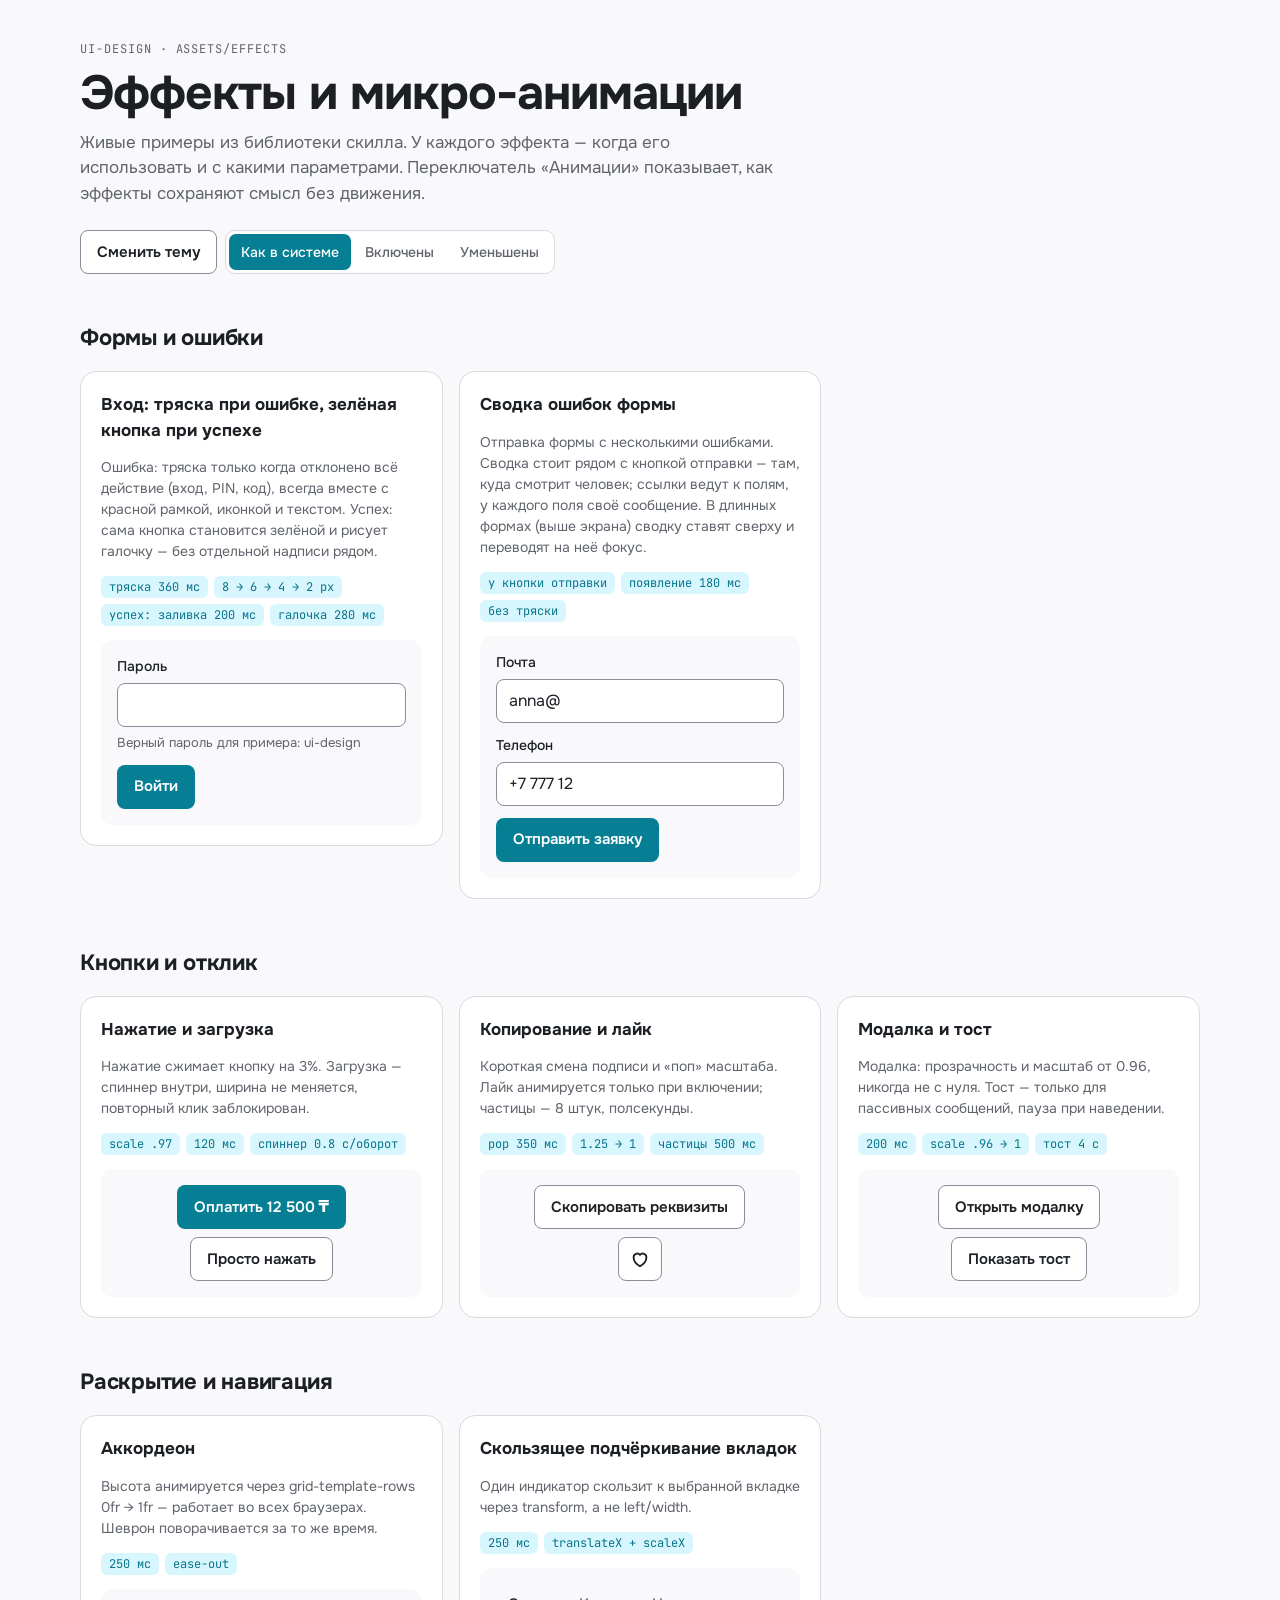
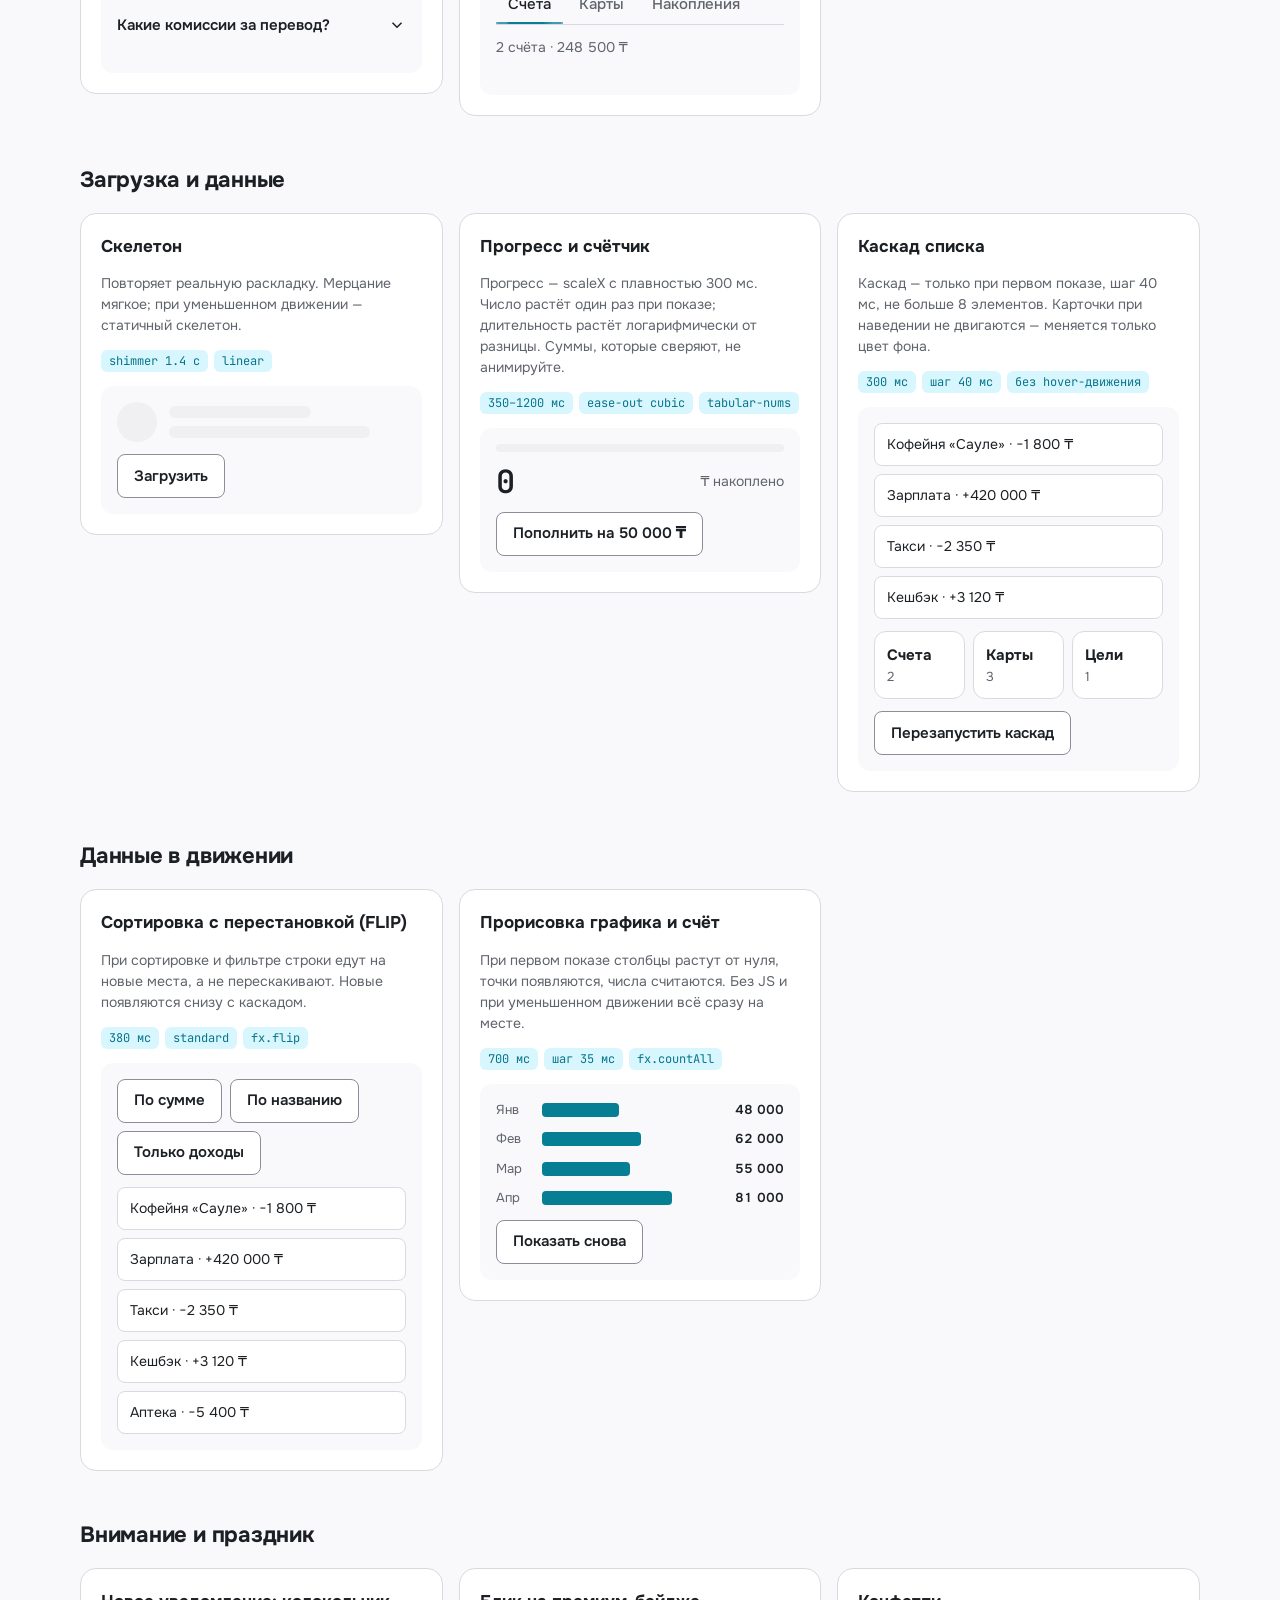
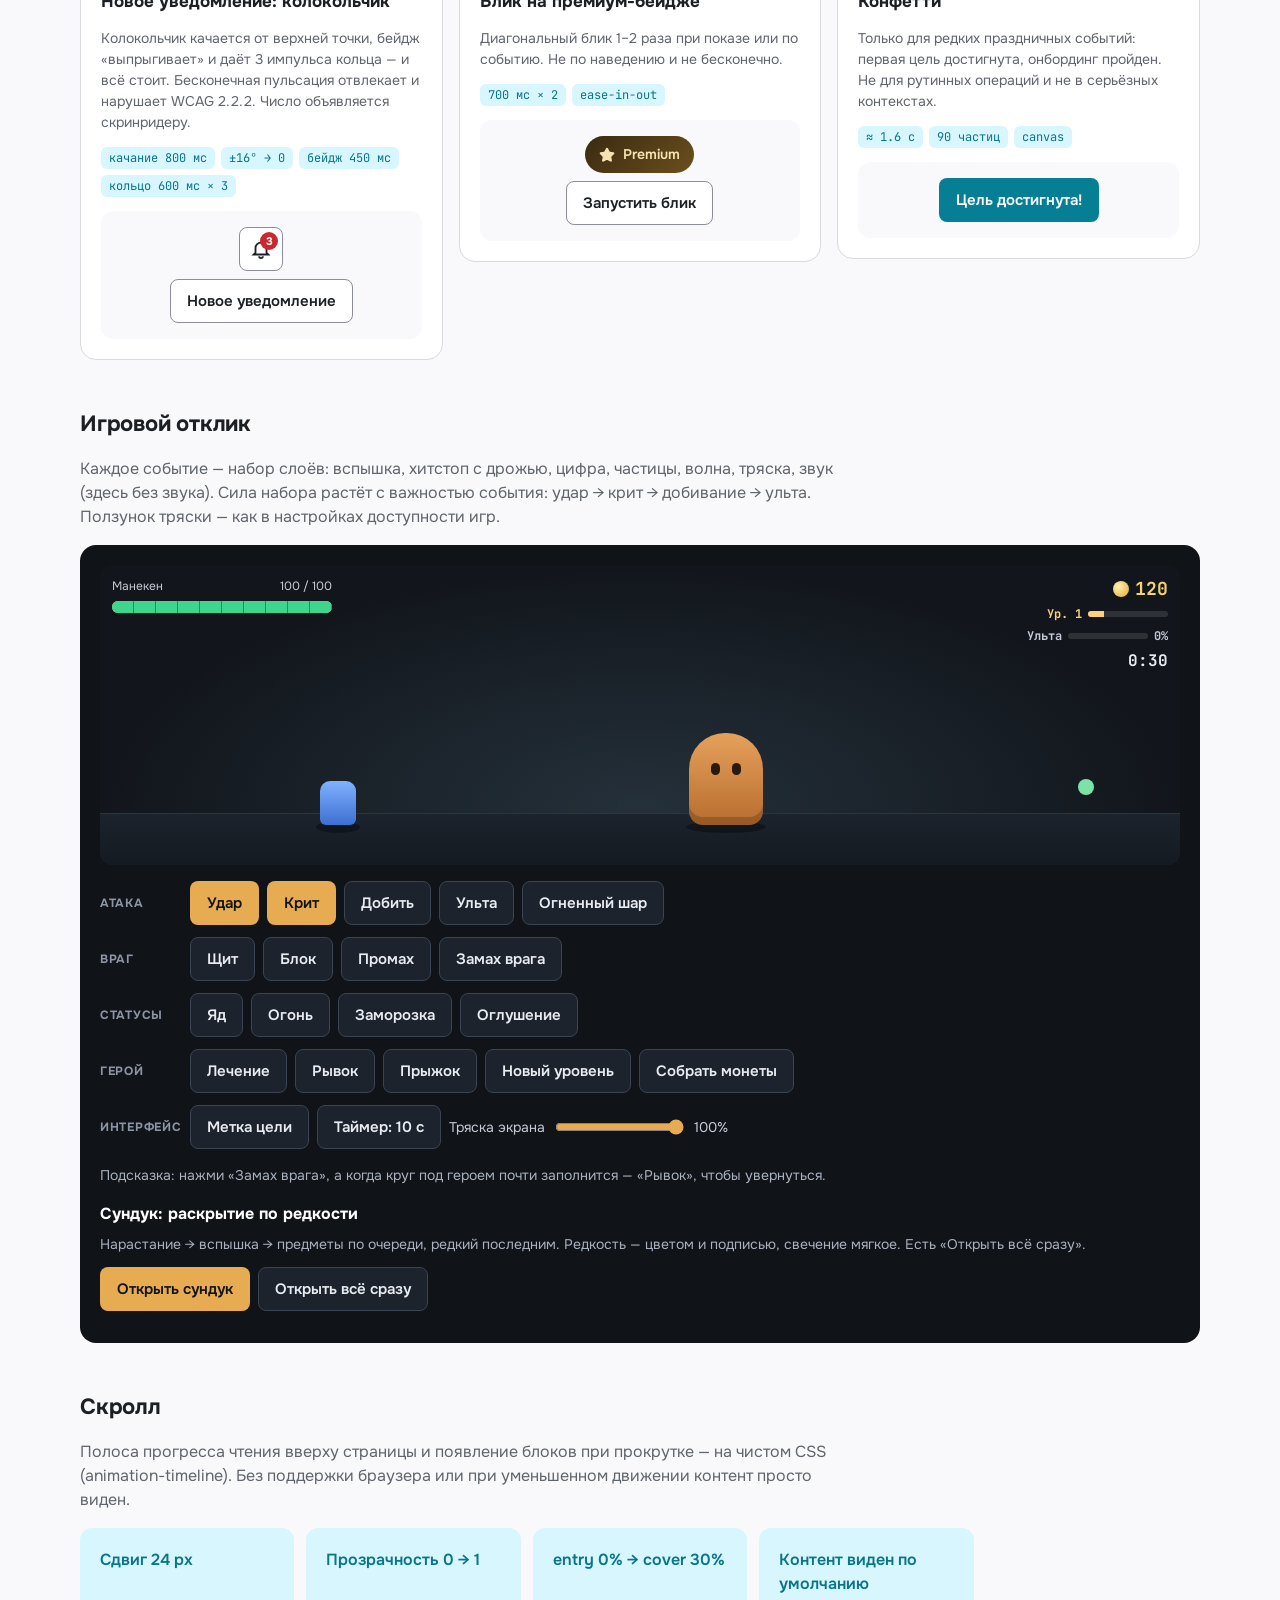
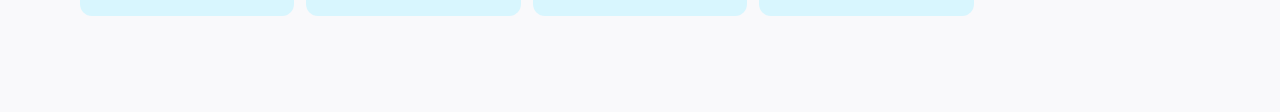
==== ui-design/assets/effects/demo.html @ f6a59544 "Add ui-design and ui-design-slim skills with EN/RU README" ====
<!doctype html>
<html lang="ru">
<head>
<meta charset="utf-8">
<meta name="viewport" content="width=device-width, initial-scale=1, viewport-fit=cover">
<title>Эффекты ui-design</title>
<link rel="stylesheet" href="https://fonts.googleapis.com/css2?family=Onest:wght@400;500;600;700;800;900&family=JetBrains+Mono:wght@400;600;700;800&display=swap">
<style>
body{ margin: 0; }
/* Палитра «bank-petrol». Сгенерировано make_palette.py, контраст WCAG проверен. */
:root{
  --bg: #f9f9fb;
  --surface: #ffffff;
  --surface-2: #f0f0f3;
  --border: #d9d9e0;
  --border-strong: #8b8d98;
  --text: #1c2024;
  --text-2: #60646c;
  --accent: #067f95;
  --accent-hover: #016f83;
  --on-accent: #ffffff;
  --accent-text: #08758a;
  --accent-soft: #d8f6fe;
  --focus: #08758a;
  --success: #127a50;
  --success-soft: #e6f6eb;
  --warning: #a25f05;
  --warning-soft: #fff7c2;
  --danger: #ca282e;
  --danger-soft: #feebec;
}
@media (prefers-color-scheme: dark){
  :root:not([data-theme="light"]){
    --bg: #111113;
    --surface: #18191b;
    --surface-2: #212225;
    --border: #363a3f;
    --border-strong: #60676f;
    --text: #edeef0;
    --text-2: #b0b4ba;
    --accent: #6ac7dd;
    --accent-hover: #77d4ea;
    --on-accent: #111113;
    --accent-text: #77cde1;
    --accent-soft: #0e333c;
    --focus: #77cde1;
    --success: #3dd68c;
    --success-soft: #132d21;
    --warning: #ffca16;
    --warning-soft: #302008;
    --danger: #ff9592;
    --danger-soft: #3b1219;
    color-scheme: dark;
  }
}
:root[data-theme="dark"]{
  --bg: #111113;
  --surface: #18191b;
  --surface-2: #212225;
  --border: #363a3f;
  --border-strong: #60676f;
  --text: #edeef0;
  --text-2: #b0b4ba;
  --accent: #6ac7dd;
  --accent-hover: #77d4ea;
  --on-accent: #111113;
  --accent-text: #77cde1;
  --accent-soft: #0e333c;
  --focus: #77cde1;
  --success: #3dd68c;
  --success-soft: #132d21;
  --warning: #ffca16;
  --warning-soft: #302008;
  --danger: #ff9592;
  --danger-soft: #3b1219;
  color-scheme: dark;
}
body{ background: var(--bg); color: var(--text); }

/* нейтрали: slate (Radix) */
/* light          text on bg            15.58:1 OK */
/* light        text-2 on surface        5.94:1 OK */
/* light     on-accent on accent         4.69:1 OK */
/* light     on-accent on accent-hover   5.83:1 OK */
/* light   accent-text on bg             5.09:1 OK */
/* light   accent-text on accent-soft    4.73:1 OK */
/* light border-strong on surface        3.30:1 OK */
/* light       success on success-soft   4.78:1 OK */
/* light       warning on warning-soft   4.63:1 OK */
/* light        danger on danger-soft    4.75:1 OK */
/* dark           text on bg            16.25:1 OK */
/* dark         text-2 on surface        8.45:1 OK */
/* dark      on-accent on accent         9.72:1 OK */
/* dark      on-accent on accent-hover  11.13:1 OK */
/* dark    accent-text on bg            10.42:1 OK */
/* dark    accent-text on accent-soft    7.45:1 OK */
/* dark  border-strong on surface        3.07:1 OK */
/* dark        success on success-soft   7.86:1 OK */
/* dark        warning on warning-soft  10.26:1 OK */
/* dark         danger on danger-soft    7.75:1 OK */
/* ui-design · библиотека эффектов (CSS)
   Подключение: этот файл + effects.js. Цвета берутся из токенов палитры
   (--accent, --danger, --success, --surface-2…), есть запасные значения.
   Все движения работают только если пользователь не просил уменьшить движение
   (prefers-reduced-motion) и на сайте не включён ручной режим <html data-motion="reduce">.
   <html data-motion="full"> включает анимации вручную, даже если в системе стоит «уменьшить движение»
   (блок в конце файла генерирует scripts/build_motion_override.py — после правок движения перезапусти его). */

:root{
  --fx-ease-out: cubic-bezier(.2,0,0,1);        /* M3 standard: вход и реакции */
  --fx-ease-in: cubic-bezier(.3,0,1,1);         /* M3 standard-accelerate: уход */
  --fx-ease-emph: cubic-bezier(.05,.7,.1,1);    /* M3 emphasized-decelerate: панели, шторки */
  --fx-ease-back: cubic-bezier(.34,1.56,.64,1); /* лёгкий перелёт: «поп», награды */
  --fx-fast: 120ms; --fx-base: 200ms; --fx-slow: 300ms;
  --fx-accent: var(--accent, #067f95);
  --fx-danger: var(--danger, #ce2c31);
  --fx-success: var(--success, #218358);
  --fx-skeleton: var(--surface-2, #eef0f3);
  --fx-shimmer: rgb(255 255 255 / .55);
}

/* ---------- Статичные состояния (работают и при уменьшенном движении) ---------- */

.fx-field-error{
  border-color: var(--fx-danger) !important;
  box-shadow: 0 0 0 3px color-mix(in oklch, var(--fx-danger) 22%, transparent);
}
.fx-check circle, .fx-check path{ stroke-dasharray: 1; stroke-dashoffset: 1; }
.fx-check.is-on circle, .fx-check.is-on path{ stroke-dashoffset: 0; }

.fx-btn-loading{ position: relative; color: transparent !important; pointer-events: none; }
.fx-btn-loading::after{
  content: ""; position: absolute; inset: 0; margin: auto; width: 1.1em; height: 1.1em;
  border-radius: 50%; border: 2px solid var(--fx-spinner, #fff); border-right-color: transparent;
}

.fx-skeleton{ background: var(--fx-skeleton); border-radius: 6px; position: relative; overflow: hidden; }

.fx-collapse{ display: grid; grid-template-rows: 0fr; }
.fx-collapse.is-open{ grid-template-rows: 1fr; }
.fx-collapse > *{ overflow: hidden; min-height: 0; }

.fx-tabs{ position: relative; }
.fx-tabs-ind{
  position: absolute; left: 0; bottom: 0; height: 2px; width: 1px; border-radius: 2px;
  background: var(--fx-accent); transform-origin: left;
  transform: translateX(var(--x, 0px)) scaleX(var(--w, 0));
}

dialog.fx-dialog::backdrop{ background: rgb(0 0 0 / .4); }

.fx-toasts{
  position: fixed; left: 0; right: 0; bottom: 0; z-index: 50; pointer-events: none;
  display: flex; flex-direction: column; align-items: center; gap: 8px;
  padding: 16px max(16px, env(safe-area-inset-right, 0px)) calc(16px + env(safe-area-inset-bottom, 0px)) max(16px, env(safe-area-inset-left, 0px));
}
.fx-toast{ pointer-events: auto; }
.fx-toast[data-state="enter"], .fx-toast[data-state="exit"]{ opacity: 0; }

.fx-scroll-progress{
  position: fixed; inset: 0 0 auto; height: 3px; z-index: 60; background: var(--fx-accent);
  transform-origin: left; transform: scaleX(0); pointer-events: none;
}

.fx-glint{ overflow: hidden; isolation: isolate; }
.fx-glint::after{
  content: ""; position: absolute; inset: 0; pointer-events: none; transform: translateX(-120%);
  background: linear-gradient(105deg, transparent 35%, rgb(255 255 255 / .55) 50%, transparent 65%);
}

/* Игровые элементы */
.fx-hp{ position: relative; height: 12px; border-radius: 6px; overflow: hidden; background: rgb(0 0 0 / .35); }
.fx-hp-ghost, .fx-hp-fill{ position: absolute; inset: 0; transform-origin: left; }
.fx-hp-ghost{ background: #f2d29b; transform: scaleX(var(--ghost, 1)); }
.fx-hp-fill{ background: var(--fx-hp, #3dd68c); transform: scaleX(var(--hp, 1)); }
.fx-dmg{
  position: absolute; left: 0; top: 0; pointer-events: none; font-weight: 800; white-space: nowrap;
  color: #fff; font-variant-numeric: tabular-nums;
  text-shadow: 0 1px 0 #000, 1px 0 0 #000, -1px 0 0 #000, 0 -1px 0 #000, 0 2px 6px rgb(0 0 0 / .5);
}
.fx-dmg.is-crit{ color: #ffc56b; font-size: 1.45em; }
.fx-dmg.is-heal{ color: #7be3a8; }
.fx-vignette{
  position: absolute; inset: 0; pointer-events: none; opacity: 0;
  background: radial-gradient(ellipse at center, transparent 50%, rgb(210 40 40 / .5));
}
.fx-vignette.is-low{ opacity: .7; }
.fx-rarity{ --r: #9aa0a6; box-shadow: 0 0 0 2px var(--r); }
.fx-rarity[data-rarity="uncommon"]{ --r: #5fbf72; }
.fx-rarity[data-rarity="rare"]{ --r: #5b9be6; }
.fx-rarity[data-rarity="epic"]{ --r: #b07ae6; }
.fx-rarity[data-rarity="legendary"]{ --r: #f0a24b; }

/* Псевдоэлементу-кольцу нужен позиционированный родитель; :where() не перебивает position: absolute */
:where(.fx-pulse, .fx-ping, .fx-lift, .fx-glint){ position: relative; }

/* ---------- Движение: только при no-preference и без ручного «reduce» ---------- */
@media (prefers-reduced-motion: no-preference){
  :root:not([data-motion="reduce"]) .fx-press{ transition: transform var(--fx-fast) var(--fx-ease-out); }
  :root:not([data-motion="reduce"]) .fx-press:active{ transform: scale(.97); }

  /* ТОЛЬКО ПО ЗАПРОСУ: подъём карточки при наведении. По умолчанию не используется. */
  @media (hover: hover){
    :root:not([data-motion="reduce"]) .fx-lift{ transition: transform var(--fx-base) var(--fx-ease-out); }
    :root:not([data-motion="reduce"]) .fx-lift::after{
      content: ""; position: absolute; inset: 0; border-radius: inherit; pointer-events: none; opacity: 0;
      box-shadow: 0 14px 32px -14px rgb(0 0 0 / .28); transition: opacity var(--fx-base) var(--fx-ease-out);
    }
    :root:not([data-motion="reduce"]) .fx-lift:hover{ transform: translateY(-3px); }
    :root:not([data-motion="reduce"]) .fx-lift:hover::after{ opacity: 1; }
  }

  :root:not([data-motion="reduce"]) .fx-field-error{ transition: border-color 150ms, box-shadow 150ms; }

  :root:not([data-motion="reduce"]) .fx-check.is-on circle{ stroke-dashoffset: 1; animation: fx-draw 350ms var(--fx-ease-out) forwards; }
  :root:not([data-motion="reduce"]) .fx-check.is-on path{ stroke-dashoffset: 1; animation: fx-draw 250ms var(--fx-ease-out) 300ms forwards; }

  :root:not([data-motion="reduce"]) .fx-btn-success{ transition: background-color 200ms var(--fx-ease-out), border-color 200ms var(--fx-ease-out), color 200ms var(--fx-ease-out); }
  :root:not([data-motion="reduce"]) .fx-btn-success .fx-btn-check{ stroke-dashoffset: 1; animation: fx-draw 280ms var(--fx-ease-out) 80ms forwards, fx-pop 380ms var(--fx-ease-back) 80ms; }
  :root:not([data-motion="reduce"]) .fx-btn-loading::after{ animation: fx-spin .8s linear infinite; }

  :root:not([data-motion="reduce"]) .fx-skeleton::after{
    content: ""; position: absolute; inset: 0; transform: translateX(-100%);
    background: linear-gradient(90deg, transparent, var(--fx-shimmer), transparent);
    animation: fx-shimmer 1.4s linear infinite;
  }

  :root:not([data-motion="reduce"]) .fx-collapse{ transition: grid-template-rows 250ms var(--fx-ease-out); }
  :root:not([data-motion="reduce"]) .fx-tabs-ind{ transition: transform 250ms var(--fx-ease-out); }

  :root:not([data-motion="reduce"]) dialog.fx-dialog{
    opacity: 0; scale: .96;
    transition: opacity .2s var(--fx-ease-out), scale .2s var(--fx-ease-out), overlay .2s allow-discrete, display .2s allow-discrete;
  }
  :root:not([data-motion="reduce"]) dialog.fx-dialog[open]{ opacity: 1; scale: 1; }
  @starting-style{ :root:not([data-motion="reduce"]) dialog.fx-dialog[open]{ opacity: 0; scale: .96; } }

  :root:not([data-motion="reduce"]) .fx-toast{ transition: opacity 300ms var(--fx-ease-out), transform 300ms var(--fx-ease-out); }
  :root:not([data-motion="reduce"]) .fx-toast[data-state="enter"],
  :root:not([data-motion="reduce"]) .fx-toast[data-state="exit"]{ transform: translateY(12px); }

  :root:not([data-motion="reduce"]) .fx-stagger > *{ animation: fx-rise 300ms var(--fx-ease-out) both; animation-delay: calc(min(var(--i, 0), 7) * 40ms); }

  @supports (animation-timeline: view()){
    :root:not([data-motion="reduce"]) .fx-reveal{ animation: fx-rise-far linear both; animation-timeline: view(); animation-range: entry 0% cover 30%; }
  }

  :root:not([data-motion="reduce"]) .fx-pulse.is-pulsing::after{
    content: ""; position: absolute; inset: 0; border-radius: inherit; background: inherit;
    animation: fx-ring 600ms var(--fx-ease-out) 3;
  }

  :root:not([data-motion="reduce"]) .fx-glint.is-glinting::after{ animation: fx-sweep 700ms ease-in-out 2; }

  :root:not([data-motion="reduce"]) .fx-pop{ animation: fx-pop 350ms var(--fx-ease-back); }

  :root:not([data-motion="reduce"]) :where(.fx-focus):focus-visible{ animation: fx-focus-in 150ms var(--fx-ease-out); }

  /* игровые */
  :root:not([data-motion="reduce"]) .fx-hp-ghost{ transition: transform 400ms var(--fx-ease-out) 450ms; }
  :root:not([data-motion="reduce"]) .fx-dmg{ animation: fx-dmg 900ms var(--fx-ease-out) forwards; }
  :root:not([data-motion="reduce"]) .fx-vignette{ transition: opacity .3s var(--fx-ease-out); }
  :root:not([data-motion="reduce"]) .fx-vignette.is-low{ animation: fx-beat 1s ease-in-out infinite; }
  :root:not([data-motion="reduce"]) .fx-rarity.is-revealed{ animation: fx-glow 1.8s ease-in-out infinite; }
  :root:not([data-motion="reduce"]) .fx-timer.is-warning{ animation: fx-tick 1s var(--fx-ease-out) infinite; }
  :root:not([data-motion="reduce"]) .fx-ping.is-pinging::after{
    content: ""; position: absolute; inset: -4px; border-radius: 50%; border: 2px solid currentColor;
    animation: fx-ring 700ms var(--fx-ease-out) 3;
  }
}

/* Базовые значения для режима без анимации */
.fx-dmg{ transform: translate(-50%, -100%); }
.fx-timer.is-warning{ color: var(--fx-danger); }

@keyframes fx-draw{ to{ stroke-dashoffset: 0; } }
@keyframes fx-spin{ to{ transform: rotate(1turn); } }
@keyframes fx-shimmer{ to{ transform: translateX(100%); } }
@keyframes fx-rise{ from{ opacity: 0; transform: translateY(8px); } }
@keyframes fx-rise-far{ from{ opacity: 0; transform: translateY(24px); } }
@keyframes fx-ring{ from{ transform: scale(1); opacity: .55; } to{ transform: scale(2.2); opacity: 0; } }
@keyframes fx-sweep{ to{ transform: translateX(120%); } }
@keyframes fx-pop{ 0%{ transform: scale(1); } 40%{ transform: scale(1.25); } 100%{ transform: scale(1); } }
@keyframes fx-focus-in{ from{ outline-offset: 6px; } }
@keyframes fx-dmg{
  0%{ transform: translate(-50%, -100%) scale(1.35); opacity: 1; }
  18%{ transform: translate(-50%, calc(-100% - 6px)) scale(1); opacity: 1; }
  100%{ transform: translate(calc(-50% + var(--dx, 0px)), calc(-100% - 56px)) scale(1); opacity: 0; }
}
@keyframes fx-beat{ 50%{ opacity: 1; } }
@keyframes fx-glow{ 50%{ box-shadow: 0 0 0 2px var(--r), 0 0 22px 2px color-mix(in oklch, var(--r) 60%, transparent); } }
@keyframes fx-tick{ 0%{ transform: scale(1.12); } 35%, 100%{ transform: scale(1); } }

/* =====================================================================
   Слой движения по умолчанию: вход страницы, hover/press, данные, тема
   ===================================================================== */

/* Ссылки: подчёркнуты всегда, при наведении меняется только толщина/цвет — без анимации */
.fx-link{ text-decoration: underline; text-decoration-thickness: 1px; text-underline-offset: 3px; }
.fx-link:hover, .fx-link:focus-visible{ text-decoration-thickness: 2px; }

/* Строки таблиц и списков: подсветка при наведении */
.fx-row > *{ transition: background-color 150ms var(--fx-ease-out); }

@media (prefers-reduced-motion: no-preference){
  /* Хореография входа: CSS-only, fill: backwards — до старта элемент в начальной точке, после конца анимация
     полностью отпускает свойства (hover и другие transform продолжают работать).
     Порядок — --i (ставит fx.sequence()), шаг 60 мс, суммарная задержка ограничена. */
  :root:not([data-motion="reduce"]) .fx-enter{
    animation: fx-enter 600ms var(--fx-ease-emph) backwards;
    animation-delay: calc(min(var(--i, 0), 8) * 60ms);
  }
  :root:not([data-motion="reduce"]) .fx-enter-fade{
    animation: fx-fade 500ms var(--fx-ease-out) backwards;
    animation-delay: calc(min(var(--i, 0), 8) * 60ms);
  }

  /* Кнопки: при наведении — только смена цвета (без движения); сжатие — на нажатие */
  :root:not([data-motion="reduce"]) .fx-btn{ transition: transform 120ms var(--fx-ease-out), background-color 150ms var(--fx-ease-out), color 150ms var(--fx-ease-out), border-color 150ms var(--fx-ease-out); }
  :root:not([data-motion="reduce"]) .fx-btn:active{ transform: scale(.97); transition-duration: 60ms; }

  /* ТОЛЬКО ПО ЗАПРОСУ: движение при наведении (.fx-lift, .fx-nudge). По умолчанию не используется. */
  @media (hover: hover){
    :root:not([data-motion="reduce"]) .fx-nudge svg{ transition: transform 200ms var(--fx-ease-out); }
    :root:not([data-motion="reduce"]) .fx-nudge:hover svg{ transform: translateX(3px); }
  }

  /* Графики: полосы растут, точки появляются (свойства scale/opacity, не трогают transform/translate) */
  :root:not([data-motion="reduce"]) .fx-draw-x{ transform-origin: left; animation: fx-scale-x 700ms var(--fx-ease-emph) backwards; animation-delay: calc(200ms + min(var(--i, 0), 15) * 35ms); }
  :root:not([data-motion="reduce"]) .fx-draw-y{ transform-origin: bottom; animation: fx-scale-y 700ms var(--fx-ease-emph) backwards; animation-delay: calc(200ms + min(var(--i, 0), 15) * 35ms); }
  :root:not([data-motion="reduce"]) .fx-dot-in{ animation: fx-dot-in 400ms var(--fx-ease-back) backwards; animation-delay: calc(450ms + min(var(--i, 0), 15) * 35ms); }

  /* Круговое раскрытие при смене темы (fx.themeSwitch) */
  :root:not([data-motion="reduce"])::view-transition-old(root){ animation: none; }
  :root:not([data-motion="reduce"])::view-transition-new(root){ animation: fx-circle 550ms var(--fx-ease-out); }
}

@keyframes fx-enter{ from{ opacity: 0; transform: translateY(16px); } }
@keyframes fx-fade{ from{ opacity: 0; } }
@keyframes fx-scale-x{ from{ scale: 0 1; } }
@keyframes fx-scale-y{ from{ scale: 1 0; } }
@keyframes fx-dot-in{ from{ opacity: 0; scale: .4; } }
@keyframes fx-circle{ from{ clip-path: circle(0 at var(--fx-x, 50%) var(--fx-y, 0)); } to{ clip-path: circle(150% at var(--fx-x, 50%) var(--fx-y, 0)); } }

/* Колокольчик уведомлений: покачивание от верхней точки + «поп» бейджа */
.fx-bell svg{ transform-origin: 50% 2px; }
@media (prefers-reduced-motion: no-preference){
  :root:not([data-motion="reduce"]) .fx-bell.is-ringing svg{ animation: fx-bell 800ms var(--fx-ease-out); }
  :root:not([data-motion="reduce"]) .fx-bell.is-ringing .fx-bell-badge{ animation: fx-badge-pop 450ms var(--fx-ease-back); }
}
@keyframes fx-bell{
  0%{ transform: rotate(0); } 12%{ transform: rotate(16deg); } 26%{ transform: rotate(-14deg); }
  40%{ transform: rotate(10deg); } 54%{ transform: rotate(-7deg); } 68%{ transform: rotate(4deg); }
  82%{ transform: rotate(-2deg); } 100%{ transform: rotate(0); }
}
@keyframes fx-badge-pop{ 0%{ transform: scale(.6); } 55%{ transform: scale(1.3); } 100%{ transform: scale(1); } }

/* ---------- Кнопка → успех: зелёная заливка + галочка вместо текста (fx.success) ---------- */
.fx-btn-success{ background: var(--fx-success) !important; border-color: var(--fx-success) !important; color: var(--on-success, var(--surface, #fff)) !important; }
.fx-btn-check{ width: 22px; height: 22px; fill: none; stroke: currentColor; stroke-width: 3; stroke-linecap: round; stroke-linejoin: round; stroke-dasharray: 1; stroke-dashoffset: 0; }
.fx-sr{ position: absolute; width: 1px; height: 1px; overflow: hidden; clip: rect(0 0 0 0); white-space: nowrap; }

/* ---------- Игровые слои эффектов (fx.tint, wave, lines, stamp, beam, afterimage, flyTo) ---------- */
.fx-tint{ position: absolute; inset: 0; border-radius: inherit; mix-blend-mode: color; pointer-events: none; opacity: 0; }
.fx-wave{ position: absolute; border-radius: 50%; border-style: solid; pointer-events: none; }
.fx-lines{ position: absolute; pointer-events: none; overflow: visible; }
.fx-stamp{ position: absolute; left: 50%; top: 38%; translate: -50% -50%; pointer-events: none; white-space: nowrap;
  font-weight: 900; font-size: clamp(28px, 6vw, 52px); letter-spacing: .04em; font-style: italic;
  color: #ffd27a; text-shadow: 0 3px 0 #6b3a00, 0 0 18px rgb(255 170 60 / .55); }
.fx-ghost{ position: absolute; pointer-events: none; opacity: .4; }
.fx-beam{ position: absolute; bottom: 0; top: 0; pointer-events: none; transform-origin: bottom; }
.fx-coin{ position: fixed; z-index: 75; width: 14px; height: 14px; margin: -7px 0 0 -7px; border-radius: 50%; pointer-events: none;
  background: radial-gradient(circle at 35% 35%, #fff2b0, #e2a72e); box-shadow: 0 0 6px rgb(255 210 90 / .6); }
.fx-dmg.is-poison{ color: #b6f07a; } .fx-dmg.is-burn{ color: #ffaa5e; } .fx-dmg.is-shield{ color: #8fd0ff; }
.fx-dmg.is-miss{ color: #c4cbd6; font-style: italic; font-weight: 700; } .fx-dmg.is-block{ color: #e8ebf0; font-weight: 800; }
.fx-dmg.is-xp{ color: #ffd27a; }

/* >>> motion-full override (сгенерировано build_motion_override.py) */
:root[data-motion="full"] .fx-press{ transition: transform var(--fx-fast) var(--fx-ease-out); }
  :root[data-motion="full"] .fx-press:active{ transform: scale(.97); }

  /* ТОЛЬКО ПО ЗАПРОСУ: подъём карточки при наведении. По умолчанию не используется. */
  @media (hover: hover){
    :root[data-motion="full"] .fx-lift{ transition: transform var(--fx-base) var(--fx-ease-out); }
    :root[data-motion="full"] .fx-lift::after{
      content: ""; position: absolute; inset: 0; border-radius: inherit; pointer-events: none; opacity: 0;
      box-shadow: 0 14px 32px -14px rgb(0 0 0 / .28); transition: opacity var(--fx-base) var(--fx-ease-out);
    }
    :root[data-motion="full"] .fx-lift:hover{ transform: translateY(-3px); }
    :root[data-motion="full"] .fx-lift:hover::after{ opacity: 1; }
  }

  :root[data-motion="full"] .fx-field-error{ transition: border-color 150ms, box-shadow 150ms; }

  :root[data-motion="full"] .fx-check.is-on circle{ stroke-dashoffset: 1; animation: fx-draw 350ms var(--fx-ease-out) forwards; }
  :root[data-motion="full"] .fx-check.is-on path{ stroke-dashoffset: 1; animation: fx-draw 250ms var(--fx-ease-out) 300ms forwards; }

  :root[data-motion="full"] .fx-btn-success{ transition: background-color 200ms var(--fx-ease-out), border-color 200ms var(--fx-ease-out), color 200ms var(--fx-ease-out); }
  :root[data-motion="full"] .fx-btn-success .fx-btn-check{ stroke-dashoffset: 1; animation: fx-draw 280ms var(--fx-ease-out) 80ms forwards, fx-pop 380ms var(--fx-ease-back) 80ms; }
  :root[data-motion="full"] .fx-btn-loading::after{ animation: fx-spin .8s linear infinite; }

  :root[data-motion="full"] .fx-skeleton::after{
    content: ""; position: absolute; inset: 0; transform: translateX(-100%);
    background: linear-gradient(90deg, transparent, var(--fx-shimmer), transparent);
    animation: fx-shimmer 1.4s linear infinite;
  }

  :root[data-motion="full"] .fx-collapse{ transition: grid-template-rows 250ms var(--fx-ease-out); }
  :root[data-motion="full"] .fx-tabs-ind{ transition: transform 250ms var(--fx-ease-out); }

  :root[data-motion="full"] dialog.fx-dialog{
    opacity: 0; scale: .96;
    transition: opacity .2s var(--fx-ease-out), scale .2s var(--fx-ease-out), overlay .2s allow-discrete, display .2s allow-discrete;
  }
  :root[data-motion="full"] dialog.fx-dialog[open]{ opacity: 1; scale: 1; }
  @starting-style{ :root[data-motion="full"] dialog.fx-dialog[open]{ opacity: 0; scale: .96; } }

  :root[data-motion="full"] .fx-toast{ transition: opacity 300ms var(--fx-ease-out), transform 300ms var(--fx-ease-out); }
  :root[data-motion="full"] .fx-toast[data-state="enter"],
  :root[data-motion="full"] .fx-toast[data-state="exit"]{ transform: translateY(12px); }

  :root[data-motion="full"] .fx-stagger > *{ animation: fx-rise 300ms var(--fx-ease-out) both; animation-delay: calc(min(var(--i, 0), 7) * 40ms); }

  @supports (animation-timeline: view()){
    :root[data-motion="full"] .fx-reveal{ animation: fx-rise-far linear both; animation-timeline: view(); animation-range: entry 0% cover 30%; }
  }

  :root[data-motion="full"] .fx-pulse.is-pulsing::after{
    content: ""; position: absolute; inset: 0; border-radius: inherit; background: inherit;
    animation: fx-ring 600ms var(--fx-ease-out) 3;
  }

  :root[data-motion="full"] .fx-glint.is-glinting::after{ animation: fx-sweep 700ms ease-in-out 2; }

  :root[data-motion="full"] .fx-pop{ animation: fx-pop 350ms var(--fx-ease-back); }

  :root[data-motion="full"] :where(.fx-focus):focus-visible{ animation: fx-focus-in 150ms var(--fx-ease-out); }

  /* игровые */
  :root[data-motion="full"] .fx-hp-ghost{ transition: transform 400ms var(--fx-ease-out) 450ms; }
  :root[data-motion="full"] .fx-dmg{ animation: fx-dmg 900ms var(--fx-ease-out) forwards; }
  :root[data-motion="full"] .fx-vignette{ transition: opacity .3s var(--fx-ease-out); }
  :root[data-motion="full"] .fx-vignette.is-low{ animation: fx-beat 1s ease-in-out infinite; }
  :root[data-motion="full"] .fx-rarity.is-revealed{ animation: fx-glow 1.8s ease-in-out infinite; }
  :root[data-motion="full"] .fx-timer.is-warning{ animation: fx-tick 1s var(--fx-ease-out) infinite; }
  :root[data-motion="full"] .fx-ping.is-pinging::after{
    content: ""; position: absolute; inset: -4px; border-radius: 50%; border: 2px solid currentColor;
    animation: fx-ring 700ms var(--fx-ease-out) 3;
  }


  /* Хореография входа: CSS-only, fill: backwards — до старта элемент в начальной точке, после конца анимация
     полностью отпускает свойства (hover и другие transform продолжают работать).
     Порядок — --i (ставит fx.sequence()), шаг 60 мс, суммарная задержка ограничена. */
  :root[data-motion="full"] .fx-enter{
    animation: fx-enter 600ms var(--fx-ease-emph) backwards;
    animation-delay: calc(min(var(--i, 0), 8) * 60ms);
  }
  :root[data-motion="full"] .fx-enter-fade{
    animation: fx-fade 500ms var(--fx-ease-out) backwards;
    animation-delay: calc(min(var(--i, 0), 8) * 60ms);
  }

  /* Кнопки: при наведении — только смена цвета (без движения); сжатие — на нажатие */
  :root[data-motion="full"] .fx-btn{ transition: transform 120ms var(--fx-ease-out), background-color 150ms var(--fx-ease-out), color 150ms var(--fx-ease-out), border-color 150ms var(--fx-ease-out); }
  :root[data-motion="full"] .fx-btn:active{ transform: scale(.97); transition-duration: 60ms; }

  /* ТОЛЬКО ПО ЗАПРОСУ: движение при наведении (.fx-lift, .fx-nudge). По умолчанию не используется. */
  @media (hover: hover){
    :root[data-motion="full"] .fx-nudge svg{ transition: transform 200ms var(--fx-ease-out); }
    :root[data-motion="full"] .fx-nudge:hover svg{ transform: translateX(3px); }
  }

  /* Графики: полосы растут, точки появляются (свойства scale/opacity, не трогают transform/translate) */
  :root[data-motion="full"] .fx-draw-x{ transform-origin: left; animation: fx-scale-x 700ms var(--fx-ease-emph) backwards; animation-delay: calc(200ms + min(var(--i, 0), 15) * 35ms); }
  :root[data-motion="full"] .fx-draw-y{ transform-origin: bottom; animation: fx-scale-y 700ms var(--fx-ease-emph) backwards; animation-delay: calc(200ms + min(var(--i, 0), 15) * 35ms); }
  :root[data-motion="full"] .fx-dot-in{ animation: fx-dot-in 400ms var(--fx-ease-back) backwards; animation-delay: calc(450ms + min(var(--i, 0), 15) * 35ms); }

  /* Круговое раскрытие при смене темы (fx.themeSwitch) */
  :root[data-motion="full"]::view-transition-old(root){ animation: none; }
  :root[data-motion="full"]::view-transition-new(root){ animation: fx-circle 550ms var(--fx-ease-out); }


  :root[data-motion="full"] .fx-bell.is-ringing svg{ animation: fx-bell 800ms var(--fx-ease-out); }
  :root[data-motion="full"] .fx-bell.is-ringing .fx-bell-badge{ animation: fx-badge-pop 450ms var(--fx-ease-back); }
/* <<< motion-full override */
/* Layout: витрина эффектов — сетка карточек «что / когда / параметры / живой пример», внизу игровая арена */
:root{
  --font: "Onest", system-ui, -apple-system, "Segoe UI", sans-serif;
  --mono: "JetBrains Mono", ui-monospace, Menlo, monospace;
  --r-sm: 8px; --r-md: 12px; --r-lg: 16px;
  --fx-shimmer: rgb(255 255 255 / .6);
}
@media (prefers-color-scheme: dark){ :root:not([data-theme="light"]){ --fx-shimmer: rgb(255 255 255 / .07); } }
:root[data-theme="dark"]{ --fx-shimmer: rgb(255 255 255 / .07); }

*{ box-sizing: border-box; }
[hidden]{ display: none !important; }
body{
  font-family: var(--font); font-size: 16px; line-height: 1.5;
  padding-left: max(16px, env(safe-area-inset-left, 0px));
  padding-right: max(16px, env(safe-area-inset-right, 0px));
  padding-block: 40px 96px;
}
:focus-visible{ outline: 2px solid var(--focus); outline-offset: 2px; }
.wrap{ max-width: 1120px; margin: 0 auto; display: flex; flex-direction: column; gap: 48px; }

.head{ display: flex; flex-wrap: wrap; justify-content: space-between; align-items: flex-end; gap: 24px; }
.head-text{ display: flex; flex-direction: column; gap: 10px; max-width: 64ch; min-width: 0; }
.eyebrow{ font-family: var(--mono); font-size: 12px; letter-spacing: .08em; text-transform: uppercase; color: var(--text-2); }
h1{ margin: 0; font-size: clamp(2rem, 1.4rem + 2.4vw, 3rem); line-height: 1.08; letter-spacing: -.02em; text-wrap: balance; }
.lede{ margin: 0; color: var(--text-2); font-size: 17px; }

.motion-toggle{ display: inline-flex; align-items: center; gap: 12px; padding: 10px 14px; border-radius: var(--r-md); background: var(--surface); border: 1px solid var(--border); cursor: pointer; font-size: 15px; }
.motion-toggle input{ appearance: none; width: 40px; height: 24px; border-radius: 999px; background: var(--border-strong); position: relative; margin: 0; cursor: pointer; flex: none; }
.motion-toggle input::after{ content: ""; position: absolute; top: 3px; left: 3px; width: 18px; height: 18px; border-radius: 50%; background: #fff; transition: transform .2s var(--fx-ease-out); }
.motion-toggle input:checked{ background: var(--accent); }
.motion-toggle input:checked::after{ transform: translateX(16px); }

.section{ display: flex; flex-direction: column; gap: 16px; }
.section > h2{ margin: 0; font-size: 22px; letter-spacing: -.01em; }
.section > p{ margin: 0; color: var(--text-2); max-width: 70ch; }
.grid{ display: grid; grid-template-columns: repeat(auto-fill, minmax(min(100%, 320px), 1fr)); gap: 16px; align-items: start; }

.card{ background: var(--surface); border: 1px solid var(--border); border-radius: var(--r-lg); padding: 20px; display: flex; flex-direction: column; gap: 14px; min-width: 0; }
.card h3{ margin: 0; font-size: 17px; }
.card .when{ margin: 0; font-size: 14px; color: var(--text-2); }
.chips{ display: flex; flex-wrap: wrap; gap: 6px; }
.chip{ font-family: var(--mono); font-size: 12px; color: var(--accent-text); background: var(--accent-soft); padding: 2px 8px; border-radius: 6px; }
.demo{ background: var(--bg); border-radius: var(--r-md); padding: 16px; display: flex; flex-direction: column; gap: 12px; }
.row{ display: flex; flex-wrap: wrap; gap: 8px; align-items: center; }

.btn{ font: 600 15px/1 var(--font); border-radius: var(--r-sm); padding: 0 16px; min-height: 44px; border: 1px solid transparent; cursor: pointer; display: inline-flex; align-items: center; justify-content: center; gap: 8px; }
.btn-primary{ background: var(--accent); color: var(--on-accent); }
.btn-primary:hover{ background: var(--accent-hover); }
.btn-secondary{ background: var(--surface); color: var(--text); border-color: var(--border-strong); }
.btn-secondary:hover{ background: var(--surface-2); }
.btn:disabled{ cursor: default; }
.btn-icon{ width: 44px; padding: 0; }

.field{ display: flex; flex-direction: column; gap: 6px; }
.field label{ font-size: 14px; font-weight: 500; }
.field input{ font: 16px var(--font); color: var(--text); background: var(--surface); border: 1px solid var(--border-strong); border-radius: var(--r-sm); padding: 10px 12px; min-height: 44px; width: 100%; }
.field .hint{ font-size: 13px; color: var(--text-2); margin: 0; }
.field .err{ font-size: 14px; color: var(--danger); display: flex; gap: 6px; align-items: flex-start; margin: 0; }
.field .err::before{ content: "!"; flex: none; width: 18px; height: 18px; border-radius: 50%; background: var(--danger); color: var(--surface); font-size: 12px; font-weight: 700; display: grid; place-items: center; margin-top: 1px; }
.success{ display: flex; align-items: center; gap: 10px; color: var(--success); font-weight: 600; }
.fx-check{ width: 28px; height: 28px; }
.fx-check circle, .fx-check path{ fill: none; stroke: var(--success); stroke-width: 2.5; stroke-linecap: round; stroke-linejoin: round; }

.summary{ border: 2px solid var(--danger); border-radius: var(--r-sm); padding: 12px 14px; background: var(--danger-soft); }
.summary h4{ margin: 0 0 6px; font-size: 15px; color: var(--danger); }
.summary ul{ margin: 0; padding-left: 18px; }
.summary a{ color: var(--danger); }

.heart svg{ width: 22px; height: 22px; }
.heart[aria-pressed="true"] svg path{ fill: var(--danger); stroke: var(--danger); }
.heart svg path{ fill: none; stroke: currentColor; stroke-width: 2; }

dialog.fx-dialog{ border: 0; border-radius: var(--r-lg); padding: 24px; max-width: min(420px, calc(100vw - 32px)); background: var(--surface); color: var(--text); box-shadow: 0 24px 64px -16px rgb(0 0 0 / .35); }
dialog.fx-dialog h4{ margin: 0 0 8px; font-size: 18px; }
dialog.fx-dialog p{ margin: 0 0 20px; color: var(--text-2); }
.fx-toast{ background: var(--text); color: var(--bg); padding: 12px 16px; border-radius: var(--r-md); font-size: 15px; box-shadow: 0 12px 32px -12px rgb(0 0 0 / .4); max-width: min(420px, 100%); }

.acc-head{ width: 100%; display: flex; justify-content: space-between; align-items: center; background: none; border: 0; font: 600 15px var(--font); color: var(--text); padding: 10px 0; cursor: pointer; text-align: left; }
.acc-head svg{ width: 18px; height: 18px; transition: transform 250ms var(--fx-ease-out); }
.acc-head[aria-expanded="true"] svg{ transform: rotate(180deg); }
.acc-body p{ margin: 0 0 10px; color: var(--text-2); font-size: 14px; }
.tablist{ display: flex; gap: 4px; border-bottom: 1px solid var(--border); }
.tablist [role=tab]{ background: none; border: 0; font: 500 15px var(--font); color: var(--text-2); padding: 10px 12px; cursor: pointer; }
.tablist [role=tab][aria-selected="true"]{ color: var(--text); }
.tabpanel{ font-size: 14px; color: var(--text-2); min-height: 42px; }

.sk-line{ height: 12px; }
.sk-row{ display: flex; gap: 12px; align-items: center; }
.sk-avatar{ width: 40px; height: 40px; border-radius: 50%; flex: none; }
.sk-col{ display: flex; flex-direction: column; gap: 8px; flex: 1; }
.person{ display: flex; gap: 12px; align-items: center; }
.person .ava{ width: 40px; height: 40px; border-radius: 50%; background: var(--accent-soft); color: var(--accent-text); display: grid; place-items: center; font-weight: 700; flex: none; }
.person small{ display: block; color: var(--text-2); font-size: 13px; }
.progress{ height: 8px; border-radius: 4px; background: var(--surface-2); overflow: hidden; }
.progress i{ display: block; height: 100%; background: var(--accent); transform-origin: left; transform: scaleX(var(--p, 0)); transition: transform 300ms var(--fx-ease-out); }
.kpi{ font: 600 32px/1.1 var(--mono); font-variant-numeric: tabular-nums; letter-spacing: -.02em; display: inline-block; }

.list{ list-style: none; margin: 0; padding: 0; display: flex; flex-direction: column; gap: 8px; }
.list li{ background: var(--surface); border: 1px solid var(--border); border-radius: var(--r-sm); padding: 10px 12px; font-size: 14px; }
.mini-cards{ display: grid; grid-template-columns: repeat(3, 1fr); gap: 8px; }
.mini{ background: var(--surface); border: 1px solid var(--border); border-radius: var(--r-md); padding: 12px; font-size: 13px; color: var(--text-2); }
.mini b{ display: block; color: var(--text); font-size: 15px; }

.bell{ position: relative; overflow: visible; }
.bell svg{ width: 22px; height: 22px; fill: none; stroke: currentColor; stroke-width: 2; }
.badge{ position: absolute; top: 4px; right: 4px; min-width: 18px; height: 18px; padding: 0 5px; border-radius: 999px; background: var(--danger); color: #fff; font: 700 11px/18px var(--font); text-align: center; }
.premium{ display: inline-flex; align-items: center; gap: 8px; padding: 8px 14px; border-radius: 999px; background: linear-gradient(135deg, #3a2a10, #6b4f1d); color: #f6e3b4; font-weight: 600; font-size: 14px; }

.reveal-grid{ display: grid; grid-template-columns: repeat(auto-fill, minmax(min(100%, 200px), 1fr)); gap: 12px; }
.reveal-grid div{ background: var(--accent-soft); color: var(--accent-text); border-radius: var(--r-md); padding: 20px; font-weight: 600; }

/* ---------- Игровая арена: намеренно одна тёмная тема ---------- */
.arena-wrap{ background: #101318; color: #e8ebf0; border-radius: var(--r-lg); padding: 20px; display: flex; flex-direction: column; gap: 16px; }
.arena-wrap h3{ margin: 0; color: #fff; }
.arena-wrap .when{ color: #a9b1be; margin: 0; font-size: 14px; }
.arena-wrap .chip{ color: #f3c98a; background: #2a2114; }
.arena{ position: relative; height: 260px; border-radius: var(--r-md); overflow: hidden; background: radial-gradient(ellipse at 50% 80%, #24303a, #12161c 70%); }
.scene{ position: absolute; inset: 0; }
.hud{ position: absolute; left: 12px; right: 12px; top: 12px; display: flex; justify-content: space-between; align-items: flex-start; gap: 12px; z-index: 3; }
.hud-left{ display: flex; flex-direction: column; gap: 6px; width: min(220px, 55%); }
.hud-label{ font-size: 12px; color: #c4cbd6; display: flex; justify-content: space-between; }
.hud-right{ display: flex; flex-direction: column; align-items: flex-end; gap: 6px; }
.coins{ display: inline-flex; align-items: center; gap: 6px; font: 700 18px var(--mono); color: #f6d36b; }
.coins i{ width: 16px; height: 16px; border-radius: 50%; background: radial-gradient(circle at 35% 35%, #fff2b0, #e2a72e); display: inline-block; }
.combo{ font: 800 20px var(--mono); color: #fff; min-height: 26px; }
.combo small{ font-size: 12px; color: #c4cbd6; font-weight: 600; }
.timer{ font: 700 16px var(--mono); color: #e8ebf0; display: inline-block; }
.timer.is-warning{ color: #ff8a80; }
.dummy{ position: absolute; left: 50%; bottom: 38px; width: 74px; height: 92px; margin-left: -37px; border-radius: 36px 36px 14px 14px; background: linear-gradient(180deg, #e5a15b, #b86d2e); box-shadow: inset 0 -8px 0 rgb(0 0 0 / .18); }
.dummy::before, .dummy::after{ content: ""; position: absolute; top: 30px; width: 9px; height: 12px; border-radius: 5px; background: #2b1a0c; }
.dummy::before{ left: 22px; } .dummy::after{ right: 22px; }
.shadow{ position: absolute; left: 50%; bottom: 30px; width: 80px; height: 12px; margin-left: -40px; border-radius: 50%; background: rgb(0 0 0 / .35); }
.hero{ position: absolute; left: 16%; bottom: 38px; width: 36px; height: 44px; border-radius: 10px 10px 6px 6px; background: linear-gradient(180deg, #7fb2ff, #3d6fd1); }
.ping-target{ position: absolute; right: 14%; bottom: 60px; width: 16px; height: 16px; border-radius: 50%; background: #7be3a8; color: #7be3a8; }
@media (prefers-reduced-motion: no-preference){
  :root:not([data-motion="reduce"]) .dummy{ animation: bob 2.4s ease-in-out infinite; }
}
@keyframes bob{ 50%{ transform: translateY(-3px); } }
.arena-controls{ display: flex; flex-wrap: wrap; gap: 8px; align-items: center; }
.arena-controls .btn-secondary{ background: #1d232c; color: #e8ebf0; border-color: #3a4452; }
.arena-controls .btn-secondary:hover{ background: #262e39; }
.arena-controls .btn-primary{ background: #e7ab51; color: #101318; }
.arena-controls .btn-primary:hover{ background: #f0b862; }
.slider{ display: inline-flex; align-items: center; gap: 8px; font-size: 14px; color: #c4cbd6; }
.slider input{ accent-color: #e7ab51; }
.loot{ display: flex; gap: 12px; flex-wrap: wrap; }
.slot{ min-width: 72px; height: 72px; border-radius: 12px; background: #1d232c; display: grid; place-items: center; font-size: 12px; color: #a9b1be; text-align: center; padding: 4px 10px; }
.slot.fx-rarity{ color: #fff; }
.slot b{ display: grid; place-items: center; height: 26px; margin-bottom: 2px; }
.slot b svg, .premium svg{ display: block; flex: none; }
.premium svg{ fill: currentColor; }
.arena-wrap :focus-visible{ outline-color: #f0b862; }

@media (max-width: 480px){ .mini-cards{ grid-template-columns: 1fr; } .arena{ height: 240px; } }

.head-actions{ display: flex; flex-wrap: wrap; gap: 8px; align-items: center; }
.bars{ display: flex; flex-direction: column; gap: 10px; }
.barrow{ display: grid; grid-template-columns: 36px 1fr 72px; align-items: center; gap: 10px; font-size: 13px; color: var(--text-2); }
.barrow i{ display: block; height: 14px; border-radius: 4px; background: var(--accent); max-width: 100%; }
.barrow b{ text-align: right; color: var(--text); font-variant-numeric: tabular-nums; font-weight: 600; }
.list li{ transition: background-color 150ms var(--fx-ease-out); }

.motion-seg{ display: inline-flex; padding: 3px; gap: 2px; background: var(--surface); border: 1px solid var(--border); border-radius: 10px; }
.motion-seg input{ position: absolute; opacity: 0; pointer-events: none; }
.motion-seg label{ font-size: 14px; font-weight: 500; padding: 0 12px; min-height: 36px; display: inline-flex; align-items: center; border-radius: 7px; cursor: pointer; color: var(--text-2); }
.motion-seg input:checked + label{ background: var(--accent); color: var(--on-accent); }
.motion-seg input:focus-visible + label{ outline: 2px solid var(--focus); outline-offset: 2px; }
.motion-note{ display: flex; flex-wrap: wrap; align-items: center; justify-content: space-between; gap: 12px 20px; padding: 14px 16px; border-radius: var(--r-md); background: var(--warning-soft); color: var(--text); font-size: 15px; }
.motion-note b{ color: var(--warning); }
.motion-note span{ max-width: 70ch; }

/* ---------- Арена v2 ---------- */
.arena{ height: 300px; }
.floor{ position: absolute; left: 0; right: 0; bottom: 0; height: 52px; background: linear-gradient(#1b232c, #141a21); border-top: 1px solid #2a3542; }
.shadow{ left: 58%; bottom: 32px; }
.hero-shadow{ left: 22%; width: 44px; margin-left: -22px; }
.hero{ left: 22%; margin-left: -18px; bottom: 40px; z-index: 2; }
.dummy-wrap{ position: absolute; left: 58%; bottom: 40px; width: 74px; height: 92px; margin-left: -37px; z-index: 2; }
.dummy{ position: absolute; left: 0; bottom: 0; margin: 0; width: 100%; height: 100%; }
.dummy.is-frozen{ filter: hue-rotate(170deg) saturate(.6) brightness(1.25); box-shadow: inset 0 0 0 3px rgb(200 235 255 / .8), 0 0 18px rgb(140 210 255 / .55); }
.dummy.is-poisoned{ filter: hue-rotate(60deg) saturate(1.3); }
.dummy.is-burning{ filter: saturate(1.4) brightness(1.08) drop-shadow(0 0 8px rgb(255 140 40 / .7)); }
.dummy.is-stunned{ rotate: -5deg; }
.dummy.is-telegraph{ filter: drop-shadow(0 0 14px rgb(255 70 60 / .9)) brightness(1.15); }
.dummy.is-dead{ opacity: 0; }
.ping-target{ right: 8%; bottom: 70px; }
.fxlayer{ position: absolute; inset: 0; pointer-events: none; z-index: 4; }
.screen-flash{ position: absolute; inset: 0; pointer-events: none; opacity: 0; z-index: 5; }
.stamp-layer{ position: absolute; inset: 0; pointer-events: none; z-index: 6; }
.shield{ position: absolute; inset: -14px -16px -6px; border-radius: 50%; border: 2px solid rgb(140 210 255 / .9);
  background: radial-gradient(circle at 35% 30%, rgb(255 255 255 / .35), rgb(120 190 255 / .18) 45%, rgb(120 190 255 / .08) 70%); opacity: 0; scale: .6; pointer-events: none; }
.shield.is-on{ opacity: 1; scale: 1; }
.stun{ position: absolute; left: 50%; top: -18px; width: 60px; height: 16px; margin-left: -30px; opacity: 0; }
.stun.is-on{ opacity: 1; }
.stun i{ position: absolute; top: 4px; width: 9px; height: 9px; background: #ffe066; clip-path: polygon(50% 0, 62% 38%, 100% 38%, 69% 60%, 80% 100%, 50% 76%, 20% 100%, 31% 60%, 0 38%, 38% 38%); }
.stun i:nth-child(1){ left: 0; } .stun i:nth-child(2){ left: 25px; } .stun i:nth-child(3){ left: 50px; }
.danger{ position: absolute; left: 50%; top: -34px; width: 26px; height: 26px; margin-left: -13px; border-radius: 6px; background: #e5484d; color: #fff;
  font: 900 18px/26px var(--font); text-align: center; opacity: 0; scale: .5; }
.danger.is-on{ opacity: 1; scale: 1; }
.aoe{ position: absolute; left: 22%; bottom: 24px; width: 110px; height: 30px; margin-left: -55px; border-radius: 50%;
  border: 2px solid rgb(255 150 60 / .9); background: radial-gradient(closest-side, rgb(255 140 50 / .45) calc(var(--fill, 0) * 100%), rgb(255 140 50 / .12) calc(var(--fill, 0) * 100% + 1%)); opacity: 0; }
.aoe.is-on{ opacity: 1; }
.hp-notches{ position: absolute; inset: 0; background: repeating-linear-gradient(90deg, transparent 0 calc(10% - 1px), rgb(0 0 0 / .35) calc(10% - 1px) 10%); pointer-events: none; }
.statuses{ display: flex; gap: 4px; flex-wrap: wrap; min-height: 22px; }
.st{ position: relative; overflow: hidden; font: 700 11px/1 var(--font); padding: 4px 7px 5px; border-radius: 6px; color: #101318; }
.st i{ position: absolute; left: 0; right: 0; bottom: 0; height: 2px; background: rgb(0 0 0 / .45); transform-origin: left; }
.st.poison{ background: #b6f07a; } .st.burn{ background: #ffaa5e; } .st.freeze{ background: #9fd8ff; } .st.stun{ background: #ffe066; } .st.shield{ background: #8fd0ff; }
.lvl{ display: flex; align-items: center; gap: 6px; font: 700 12px var(--mono); color: #ffd27a; }
.xp{ width: 80px; height: 6px; border-radius: 3px; background: rgb(255 255 255 / .12); overflow: hidden; }
.xp i{ display: block; height: 100%; background: #ffd27a; transform-origin: left; transform: scaleX(var(--xp, .2)); }
.ult{ display: flex; align-items: center; gap: 6px; font: 700 12px var(--mono); color: #c4cbd6; }
.ult-bar{ width: 80px; height: 6px; border-radius: 3px; background: rgb(255 255 255 / .12); overflow: hidden; }
.ult-bar i{ display: block; height: 100%; background: #b07ae6; transform-origin: left; transform: scaleX(var(--ult, 0)); }
.ult.is-ready{ color: #e2c4ff; }
.ult.is-ready .ult-bar i{ background: #d2a6ff; }
.ult-btn:not(:disabled){ background: #b07ae6 !important; color: #101318 !important; border-color: #b07ae6 !important; box-shadow: 0 0 0 3px rgb(176 122 230 / .35); }
.cd-btn{ position: relative; overflow: hidden; }
.cd{ position: absolute; inset: 0; background: conic-gradient(rgb(0 0 0 / .62) calc(var(--cd, 0) * 360deg), transparent 0); pointer-events: none; }
.cd-n{ position: absolute; inset: 0; display: grid; place-items: center; font: 800 16px var(--mono); color: #fff; pointer-events: none; }
.ctrl-groups{ display: grid; gap: 12px; }
.ctrl{ display: flex; flex-wrap: wrap; gap: 8px; align-items: center; }
.ctrl-t{ width: 82px; font-size: 12px; text-transform: uppercase; letter-spacing: .06em; color: #8b95a4; font-weight: 700; }
.ctrl .btn-secondary{ background: #1d232c; color: #e8ebf0; border-color: #3a4452; }
.ctrl .btn-secondary:hover{ background: #262e39; }
.ctrl .btn-primary{ background: #e7ab51; color: #101318; }
.ctrl .btn-primary:hover{ background: #f0b862; }
.arena-tip{ margin: 0; font-size: 14px; color: #a9b1be; }
@media (max-width: 560px){ .ctrl-t{ width: 100%; } .arena{ height: 280px; } }

@media (prefers-reduced-motion: no-preference){
  :root:not([data-motion="reduce"]) .shield{ transition: opacity .25s var(--fx-ease-out), scale .3s var(--fx-ease-back); }
  :root:not([data-motion="reduce"]) .danger{ transition: opacity .15s, scale .2s var(--fx-ease-back); }
  :root:not([data-motion="reduce"]) .stun.is-on{ animation: orbit 1.1s linear infinite; }
  :root:not([data-motion="reduce"]) .dummy.is-burning{ animation: burn .4s ease-in-out infinite alternate; }
  :root:not([data-motion="reduce"]) .dummy.is-stunned{ animation: wobble .9s ease-in-out infinite; }
  :root:not([data-motion="reduce"]) .xp i, :root:not([data-motion="reduce"]) .ult-bar i{ transition: transform .5s var(--fx-ease-out); }
  :root:not([data-motion="reduce"]) .st i{ animation: st-drain var(--dur, 3s) linear forwards; }
  :root:not([data-motion="reduce"]) .st{ animation: st-in .25s var(--fx-ease-back); }
  :root:not([data-motion="reduce"]) .dummy.is-dead{ transition: opacity .6s ease-out; }
  :root:not([data-motion="reduce"]) .ult.is-ready .ult-bar{ animation: ult-glow 1s ease-in-out 3; }
}
@keyframes orbit{ to{ rotate: 1turn; } }
@keyframes burn{ to{ filter: saturate(1.6) brightness(1.15) drop-shadow(0 0 12px rgb(255 120 30 / .85)); } }
@keyframes wobble{ 50%{ rotate: 5deg; } }
@keyframes st-drain{ to{ transform: scaleX(0); } }
@keyframes st-in{ from{ scale: .6; opacity: 0; } }
@keyframes ult-glow{ 50%{ box-shadow: 0 0 10px 2px rgb(210 166 255 / .8); } }

/* >>> motion-full override (сгенерировано build_motion_override.py) */
:root[data-motion="full"] .dummy{ animation: bob 2.4s ease-in-out infinite; }


  :root[data-motion="full"] .shield{ transition: opacity .25s var(--fx-ease-out), scale .3s var(--fx-ease-back); }
  :root[data-motion="full"] .danger{ transition: opacity .15s, scale .2s var(--fx-ease-back); }
  :root[data-motion="full"] .stun.is-on{ animation: orbit 1.1s linear infinite; }
  :root[data-motion="full"] .dummy.is-burning{ animation: burn .4s ease-in-out infinite alternate; }
  :root[data-motion="full"] .dummy.is-stunned{ animation: wobble .9s ease-in-out infinite; }
  :root[data-motion="full"] .xp i, :root[data-motion="full"] .ult-bar i{ transition: transform .5s var(--fx-ease-out); }
  :root[data-motion="full"] .st i{ animation: st-drain var(--dur, 3s) linear forwards; }
  :root[data-motion="full"] .st{ animation: st-in .25s var(--fx-ease-back); }
  :root[data-motion="full"] .dummy.is-dead{ transition: opacity .6s ease-out; }
  :root[data-motion="full"] .ult.is-ready .ult-bar{ animation: ult-glow 1s ease-in-out 3; }
/* <<< motion-full override */
</style>
</head>
<body>
<div class="fx-scroll-progress" aria-hidden="true"></div>
<div class="wrap">
  <header class="head">
    <div class="head-text">
      <span class="eyebrow fx-enter">ui-design · assets/effects</span>
      <h1 class="fx-enter">Эффекты и микро-анимации</h1>
      <p class="lede fx-enter">Живые примеры из библиотеки скилла. У каждого эффекта — когда его использовать и с какими параметрами. Переключатель «Анимации» показывает, как эффекты сохраняют смысл без движения.</p>
    </div>
    <div class="head-actions fx-enter"><button class="btn btn-secondary fx-btn" type="button" id="themeBtn">Сменить тему</button><div class="motion-seg" role="radiogroup" aria-label="Анимации">
        <input type="radio" name="motion" id="mSys" value="system" checked><label for="mSys">Как в системе</label>
        <input type="radio" name="motion" id="mFull" value="full"><label for="mFull">Включены</label>
        <input type="radio" name="motion" id="mRed" value="reduce"><label for="mRed">Уменьшены</label>
      </div></div>
  </header>
  <div class="motion-note" id="motionNote" role="note" hidden>
    <span>В системе включено <b>«уменьшение движения»</b>, поэтому эффекты приглушены: остаются цвет, текст и цифры. Так и должно быть по WCAG — но посмотреть анимации можно.</span>
    <button class="btn btn-primary fx-btn" type="button" id="motionFull">Показать анимации</button>
  </div>

  <section class="section" aria-labelledby="s-forms">
    <h2 class="fx-enter" id="s-forms">Формы и ошибки</h2>
    <div class="grid">
      <article class="card fx-enter">
        <h3>Вход: тряска при ошибке, зелёная кнопка при успехе</h3>
        <p class="when">Ошибка: тряска только когда отклонено всё действие (вход, PIN, код), всегда вместе с красной рамкой, иконкой и текстом. Успех: сама кнопка становится зелёной и рисует галочку — без отдельной надписи рядом.</p>
        <div class="chips"><span class="chip">тряска 360 мс</span><span class="chip">8 → 6 → 4 → 2 px</span><span class="chip">успех: заливка 200 мс</span><span class="chip">галочка 280 мс</span></div>
        <form class="demo" id="loginForm" novalidate>
          <div class="field" data-fx-shake>
            <label for="pwd">Пароль</label>
            <input id="pwd" type="password" autocomplete="current-password">
            <p class="err" id="pwdErr" hidden></p>
            <p class="hint">Верный пароль для примера: ui-design</p>
          </div>
          <div class="row">
            <button class="btn btn-primary fx-btn" type="submit" id="loginBtn">Войти</button>
          </div>
        </form>
      </article>

      <article class="card fx-enter">
        <h3>Сводка ошибок формы</h3>
        <p class="when">Отправка формы с несколькими ошибками. Сводка стоит рядом с кнопкой отправки — там, куда смотрит человек; ссылки ведут к полям, у каждого поля своё сообщение. В длинных формах (выше экрана) сводку ставят сверху и переводят на неё фокус.</p>
        <div class="chips"><span class="chip">у кнопки отправки</span><span class="chip">появление 180 мс</span><span class="chip">без тряски</span></div>
        <form class="demo" id="regForm" novalidate>
          <div class="field"><label for="regEmail">Почта</label><input id="regEmail" type="email" autocomplete="email" value="anna@"><p class="err" id="regEmailErr" hidden></p></div>
          <div class="field"><label for="regPhone">Телефон</label><input id="regPhone" type="tel" autocomplete="tel" value="+7 777 12"><p class="err" id="regPhoneErr" hidden></p></div>
          <div class="summary" id="regSummary" tabindex="-1" hidden>
            <h4>Исправьте 2 ошибки</h4>
            <ul><li><a class="fx-link" href="#regEmail">Укажите почту в формате name@example.com</a></li><li><a class="fx-link" href="#regPhone">В номере телефона 11 цифр</a></li></ul>
          </div>
          <div class="row"><button class="btn btn-primary fx-btn" type="submit">Отправить заявку</button></div>
        </form>
      </article>
    </div>
  </section>

  <section class="section" aria-labelledby="s-buttons">
    <h2 class="fx-enter" id="s-buttons">Кнопки и отклик</h2>
    <div class="grid">
      <article class="card fx-enter">
        <h3>Нажатие и загрузка</h3>
        <p class="when">Нажатие сжимает кнопку на 3%. Загрузка — спиннер внутри, ширина не меняется, повторный клик заблокирован.</p>
        <div class="chips"><span class="chip">scale .97</span><span class="chip">120 мс</span><span class="chip">спиннер 0.8 с/оборот</span></div>
        <div class="demo row">
          <button class="btn btn-primary fx-btn" type="button" id="payBtn">Оплатить 12 500 ₸</button>
          <button class="btn btn-secondary fx-btn" type="button">Просто нажать</button>
        </div>
      </article>
      <article class="card fx-enter">
        <h3>Копирование и лайк</h3>
        <p class="when">Короткая смена подписи и «поп» масштаба. Лайк анимируется только при включении; частицы — 8 штук, полсекунды.</p>
        <div class="chips"><span class="chip">pop 350 мс</span><span class="chip">1.25 → 1</span><span class="chip">частицы 500 мс</span></div>
        <div class="demo row">
          <button class="btn btn-secondary fx-btn" type="button" id="copyBtn"><span id="copyLabel">Скопировать реквизиты</span></button>
          <button class="btn btn-secondary btn-icon heart fx-btn" type="button" id="likeBtn" aria-pressed="false" aria-label="Нравится"><svg viewBox="0 0 24 24" aria-hidden="true"><path d="M12 20s-7-4.4-7-10a4 4 0 0 1 7-2.6A4 4 0 0 1 19 10c0 5.6-7 10-7 10z"/></svg></button>
        </div>
      </article>
      <article class="card fx-enter">
        <h3>Модалка и тост</h3>
        <p class="when">Модалка: прозрачность и масштаб от 0.96, никогда не с нуля. Тост — только для пассивных сообщений, пауза при наведении.</p>
        <div class="chips"><span class="chip">200 мс</span><span class="chip">scale .96 → 1</span><span class="chip">тост 4 с</span></div>
        <div class="demo row">
          <button class="btn btn-secondary fx-btn" type="button" id="openDialog">Открыть модалку</button>
          <button class="btn btn-secondary fx-btn" type="button" id="toastBtn">Показать тост</button>
        </div>
      </article>
    </div>
  </section>

  <section class="section" aria-labelledby="s-reveal">
    <h2 class="fx-enter" id="s-reveal">Раскрытие и навигация</h2>
    <div class="grid">
      <article class="card fx-enter">
        <h3>Аккордеон</h3>
        <p class="when">Высота анимируется через grid-template-rows 0fr → 1fr — работает во всех браузерах. Шеврон поворачивается за то же время.</p>
        <div class="chips"><span class="chip">250 мс</span><span class="chip">ease-out</span></div>
        <div class="demo">
          <button class="acc-head" type="button" aria-expanded="false" aria-controls="acc1" id="accBtn">Какие комиссии за перевод?<svg viewBox="0 0 24 24" fill="none" stroke="currentColor" stroke-width="2" aria-hidden="true"><path d="M6 9l6 6 6-6"/></svg></button>
          <div class="fx-collapse" id="acc1"><div class="acc-body"><p>Переводы внутри банка — без комиссии. На карты других банков — 0,95%, минимум 200 ₸. Комиссия видна до подтверждения.</p></div></div>
        </div>
      </article>
      <article class="card fx-enter">
        <h3>Скользящее подчёркивание вкладок</h3>
        <p class="when">Один индикатор скользит к выбранной вкладке через transform, а не left/width.</p>
        <div class="chips"><span class="chip">250 мс</span><span class="chip">translateX + scaleX</span></div>
        <div class="demo">
          <div class="fx-tabs tablist" role="tablist" id="tabs">
            <button role="tab" aria-selected="true" type="button">Счета</button>
            <button role="tab" aria-selected="false" type="button">Карты</button>
            <button role="tab" aria-selected="false" type="button">Накопления</button>
            <span class="fx-tabs-ind" aria-hidden="true"></span>
          </div>
          <div class="tabpanel" id="tabPanel">2 счёта · 248 500 ₸</div>
        </div>
      </article>
    </div>
  </section>

  <section class="section" aria-labelledby="s-load">
    <h2 class="fx-enter" id="s-load">Загрузка и данные</h2>
    <div class="grid">
      <article class="card fx-enter">
        <h3>Скелетон</h3>
        <p class="when">Повторяет реальную раскладку. Мерцание мягкое; при уменьшенном движении — статичный скелетон.</p>
        <div class="chips"><span class="chip">shimmer 1.4 с</span><span class="chip">linear</span></div>
        <div class="demo" id="skDemo">
          <div class="sk-row" id="skeleton"><div class="fx-skeleton sk-avatar"></div><div class="sk-col"><div class="fx-skeleton sk-line" style="width:60%"></div><div class="fx-skeleton sk-line" style="width:85%"></div></div></div>
          <div class="person" id="person" hidden><span class="ava">АС</span><div>Айгерим Садыкова<small>Последний перевод: 15 000 ₸</small></div></div>
          <div class="row"><button class="btn btn-secondary fx-btn" type="button" id="skBtn">Загрузить</button></div>
        </div>
      </article>
      <article class="card fx-enter">
        <h3>Прогресс и счётчик</h3>
        <p class="when">Прогресс — scaleX с плавностью 300 мс. Число растёт один раз при показе; длительность растёт логарифмически от разницы. Суммы, которые сверяют, не анимируйте.</p>
        <div class="chips"><span class="chip">350–1200 мс</span><span class="chip">ease-out cubic</span><span class="chip">tabular-nums</span></div>
        <div class="demo">
          <div class="progress" role="progressbar" aria-label="Цель накопления" aria-valuemin="0" aria-valuemax="100" aria-valuenow="0" id="prog"><i></i></div>
          <div class="row" style="justify-content:space-between"><span class="kpi" id="kpi">0</span><span style="color:var(--text-2);font-size:14px">₸ накоплено</span></div>
          <div class="row"><button class="btn btn-secondary fx-btn" type="button" id="kpiBtn">Пополнить на 50 000 ₸</button></div>
        </div>
      </article>
      <article class="card fx-enter">
        <h3>Каскад списка</h3>
        <p class="when">Каскад — только при первом показе, шаг 40 мс, не больше 8 элементов. Карточки при наведении не двигаются — меняется только цвет фона.</p>
        <div class="chips"><span class="chip">300 мс</span><span class="chip">шаг 40 мс</span><span class="chip">без hover-движения</span></div>
        <div class="demo">
          <ul class="list" id="staggerList"><li>Кофейня «Сауле» · −1 800 ₸</li><li>Зарплата · +420 000 ₸</li><li>Такси · −2 350 ₸</li><li>Кешбэк · +3 120 ₸</li></ul>
          <div class="mini-cards"><div class="mini"><b>Счета</b>2</div><div class="mini"><b>Карты</b>3</div><div class="mini"><b>Цели</b>1</div></div>
          <div class="row"><button class="btn btn-secondary fx-btn" type="button" id="staggerBtn">Перезапустить каскад</button></div>
        </div>
      </article>
    </div>
  </section>


  <section class="section" aria-labelledby="s-data">
    <h2 class="fx-enter" id="s-data">Данные в движении</h2>
    <div class="grid">
      <article class="card fx-enter">
        <h3>Сортировка с перестановкой (FLIP)</h3>
        <p class="when">При сортировке и фильтре строки едут на новые места, а не перескакивают. Новые появляются снизу с каскадом.</p>
        <div class="chips"><span class="chip">380 мс</span><span class="chip">standard</span><span class="chip">fx.flip</span></div>
        <div class="demo">
          <div class="row"><button class="btn btn-secondary fx-btn" type="button" id="sortAmount">По сумме</button><button class="btn btn-secondary fx-btn" type="button" id="sortName">По названию</button><button class="btn btn-secondary fx-btn" type="button" id="filterIn">Только доходы</button></div>
          <ul class="list" id="flipList">
            <li data-key="a" data-n="Кофейня «Сауле»" data-v="-1800">Кофейня «Сауле» · −1 800 ₸</li>
            <li data-key="b" data-n="Зарплата" data-v="420000">Зарплата · +420 000 ₸</li>
            <li data-key="c" data-n="Такси" data-v="-2350">Такси · −2 350 ₸</li>
            <li data-key="d" data-n="Кешбэк" data-v="3120">Кешбэк · +3 120 ₸</li>
            <li data-key="e" data-n="Аптека" data-v="-5400">Аптека · −5 400 ₸</li>
          </ul>
        </div>
      </article>
      <article class="card fx-enter">
        <h3>Прорисовка графика и счёт</h3>
        <p class="when">При первом показе столбцы растут от нуля, точки появляются, числа считаются. Без JS и при уменьшенном движении всё сразу на месте.</p>
        <div class="chips"><span class="chip">700 мс</span><span class="chip">шаг 35 мс</span><span class="chip">fx.countAll</span></div>
        <div class="demo">
          <div class="bars" id="bars">
            <div class="barrow"><span>Янв</span><i class="fx-draw-x" style="--i:0;width:48%"></i><b data-count="48000">48 000</b></div>
            <div class="barrow"><span>Фев</span><i class="fx-draw-x" style="--i:1;width:62%"></i><b data-count="62000">62 000</b></div>
            <div class="barrow"><span>Мар</span><i class="fx-draw-x" style="--i:2;width:55%"></i><b data-count="55000">55 000</b></div>
            <div class="barrow"><span>Апр</span><i class="fx-draw-x" style="--i:3;width:81%"></i><b data-count="81000">81 000</b></div>
          </div>
          <div class="row"><button class="btn btn-secondary fx-btn" type="button" id="replayBars">Показать снова</button></div>
        </div>
      </article>
    </div>
  </section>

  <section class="section" aria-labelledby="s-attn">
    <h2 class="fx-enter" id="s-attn">Внимание и праздник</h2>
    <div class="grid">
      <article class="card fx-enter">
        <h3>Новое уведомление: колокольчик</h3>
        <p class="when">Колокольчик качается от верхней точки, бейдж «выпрыгивает» и даёт 3 импульса кольца — и всё стоит. Бесконечная пульсация отвлекает и нарушает WCAG 2.2.2. Число объявляется скринридеру.</p>
        <div class="chips"><span class="chip">качание 800 мс</span><span class="chip">±16° → 0</span><span class="chip">бейдж 450 мс</span><span class="chip">кольцо 600 мс × 3</span></div>
        <div class="demo row">
          <button class="btn btn-secondary btn-icon bell fx-bell" type="button" id="bellBtn" aria-label="Уведомления: 3 новых"><svg viewBox="0 0 24 24" aria-hidden="true"><path d="M6 16V11a6 6 0 0 1 12 0v5l2 2H4z"/><path d="M10 20a2 2 0 0 0 4 0"/></svg><span class="badge fx-pulse fx-bell-badge" id="badge">3</span></button>
          <button class="btn btn-secondary fx-btn" type="button" id="notifyBtn">Новое уведомление</button>
        </div>
      </article>
      <article class="card fx-enter">
        <h3>Блик на премиум-бейдже</h3>
        <p class="when">Диагональный блик 1–2 раза при показе или по событию. Не по наведению и не бесконечно.</p>
        <div class="chips"><span class="chip">700 мс × 2</span><span class="chip">ease-in-out</span></div>
        <div class="demo row">
          <span class="premium fx-glint" id="premium"><svg class="icon" width="16" height="16" viewBox="0 0 24 24" fill="none" stroke="currentColor" stroke-width="2" stroke-linecap="round" stroke-linejoin="round" aria-hidden="true"><path d="M11.525 2.295a.53.53 0 0 1 .95 0l2.31 4.679a2.123 2.123 0 0 0 1.595 1.16l5.166.756a.53.53 0 0 1 .294.904l-3.736 3.638a2.123 2.123 0 0 0-.611 1.878l.882 5.14a.53.53 0 0 1-.771.56l-4.618-2.428a2.122 2.122 0 0 0-1.973 0L6.396 21.01a.53.53 0 0 1-.77-.56l.881-5.139a2.122 2.122 0 0 0-.611-1.879L2.16 9.795a.53.53 0 0 1 .294-.906l5.165-.755a2.122 2.122 0 0 0 1.597-1.16z" /></svg> Premium</span>
          <button class="btn btn-secondary fx-btn" type="button" id="glintBtn">Запустить блик</button>
        </div>
      </article>
      <article class="card fx-enter">
        <h3>Конфетти</h3>
        <p class="when">Только для редких праздничных событий: первая цель достигнута, онбординг пройден. Не для рутинных операций и не в серьёзных контекстах.</p>
        <div class="chips"><span class="chip">≈ 1.6 с</span><span class="chip">90 частиц</span><span class="chip">canvas</span></div>
        <div class="demo row"><button class="btn btn-primary fx-btn" type="button" id="confettiBtn">Цель достигнута!</button></div>
      </article>
    </div>
  </section>

  <section class="section" aria-labelledby="s-game">
    <h2 class="fx-enter" id="s-game">Игровой отклик</h2>
    <p>Каждое событие — набор слоёв: вспышка, хитстоп с дрожью, цифра, частицы, волна, тряска, звук (здесь без звука). Сила набора растёт с важностью события: удар → крит → добивание → ульта. Ползунок тряски — как в настройках доступности игр.</p>
    <div class="arena-wrap">
      <div class="arena" id="arena">
        <div class="scene" id="scene">
          <div class="floor"></div>
          <div class="aoe" id="aoe" aria-hidden="true"></div>
          <div class="shadow hero-shadow"></div>
          <div class="hero" id="hero" aria-hidden="true"></div>
          <div class="shadow"></div>
          <div class="dummy-wrap" id="dummyWrap" aria-hidden="true">
            <div class="danger" id="danger">!</div>
            <div class="stun" id="stun"><i></i><i></i><i></i></div>
            <div class="shield" id="shield"></div>
            <div class="dummy" id="dummy"></div>
          </div>
          <div class="ping-target fx-ping" id="ping" aria-hidden="true"></div>
          <div class="fxlayer" id="fxLayer"></div>
        </div>
        <div class="screen-flash" id="screenFlash" aria-hidden="true"></div>
        <div class="fx-vignette" id="vignette" aria-hidden="true"></div>
        <div class="hud">
          <div class="hud-left">
            <div class="hud-label"><span>Манекен</span><span id="hpText">100 / 100</span></div>
            <div class="fx-hp" id="hp" role="progressbar" aria-label="Здоровье манекена" aria-valuemin="0" aria-valuemax="100" aria-valuenow="100"><div class="fx-hp-ghost"></div><div class="fx-hp-fill"></div><div class="hp-notches"></div></div>
            <div class="statuses" id="statuses" aria-live="polite"></div>
            <div class="combo" id="combo" aria-live="polite"></div>
          </div>
          <div class="hud-right">
            <span class="coins"><i aria-hidden="true"></i><span id="coins">120</span></span>
            <div class="lvl"><span id="lvlText">Ур. 1</span><div class="xp"><i id="xpFill"></i></div></div>
            <div class="ult" id="ultBox"><span>Ульта</span><div class="ult-bar"><i id="ultFill"></i></div><b id="ultText">0%</b></div>
            <span class="timer" id="timer">0:30</span>
          </div>
        </div>
        <div class="stamp-layer" id="stampLayer"></div>
      </div>

      <div class="ctrl-groups">
        <div class="ctrl"><span class="ctrl-t">Атака</span>
          <button class="btn btn-primary fx-btn" type="button" id="hitBtn">Удар</button>
          <button class="btn btn-primary fx-btn" type="button" id="critBtn">Крит</button>
          <button class="btn btn-secondary fx-btn" type="button" id="killBtn">Добить</button>
          <button class="btn btn-secondary fx-btn ult-btn" type="button" id="ultBtn" disabled>Ульта</button>
          <button class="btn btn-secondary fx-btn cd-btn fx-glint" type="button" id="fireBtn"><span>Огненный шар</span><i class="cd" id="fireCd"></i><b class="cd-n" id="fireCdN"></b></button>
        </div>
        <div class="ctrl"><span class="ctrl-t">Враг</span>
          <button class="btn btn-secondary fx-btn" type="button" id="shieldBtn">Щит</button>
          <button class="btn btn-secondary fx-btn" type="button" id="blockBtn">Блок</button>
          <button class="btn btn-secondary fx-btn" type="button" id="missBtn">Промах</button>
          <button class="btn btn-secondary fx-btn" type="button" id="telegraphBtn">Замах врага</button>
        </div>
        <div class="ctrl"><span class="ctrl-t">Статусы</span>
          <button class="btn btn-secondary fx-btn" type="button" id="poisonBtn">Яд</button>
          <button class="btn btn-secondary fx-btn" type="button" id="burnBtn">Огонь</button>
          <button class="btn btn-secondary fx-btn" type="button" id="freezeBtn">Заморозка</button>
          <button class="btn btn-secondary fx-btn" type="button" id="stunBtn">Оглушение</button>
        </div>
        <div class="ctrl"><span class="ctrl-t">Герой</span>
          <button class="btn btn-secondary fx-btn" type="button" id="healBtn">Лечение</button>
          <button class="btn btn-secondary fx-btn" type="button" id="dashBtn">Рывок</button>
          <button class="btn btn-secondary fx-btn" type="button" id="jumpBtn">Прыжок</button>
          <button class="btn btn-secondary fx-btn" type="button" id="lvlBtn">Новый уровень</button>
          <button class="btn btn-secondary fx-btn" type="button" id="coinBtn">Собрать монеты</button>
        </div>
        <div class="ctrl"><span class="ctrl-t">Интерфейс</span>
          <button class="btn btn-secondary fx-btn" type="button" id="pingBtn">Метка цели</button>
          <button class="btn btn-secondary fx-btn" type="button" id="timerBtn">Таймер: 10 с</button>
          <label class="slider" for="shakeRange">Тряска экрана <input type="range" id="shakeRange" min="0" max="100" value="100"> <span id="shakeVal">100%</span></label>
        </div>
      </div>
      <p class="arena-tip">Подсказка: нажми «Замах врага», а когда круг под героем почти заполнится — «Рывок», чтобы увернуться.</p>

      <div>
        <h3 style="font-size:16px;margin:0 0 8px">Сундук: раскрытие по редкости</h3>
        <p class="when" style="margin-bottom:12px">Нарастание → вспышка → предметы по очереди, редкий последним. Редкость — цветом и подписью, свечение мягкое. Есть «Открыть всё сразу».</p>
        <div class="ctrl" style="margin-bottom:12px">
          <button class="btn btn-primary fx-btn" type="button" id="chestBtn">Открыть сундук</button>
          <button class="btn btn-secondary fx-btn" type="button" id="chestSkip">Открыть всё сразу</button>
        </div>
        <div class="loot" id="loot" aria-live="polite"></div>
      </div>
    </div>
  </section>

  <section class="section" aria-labelledby="s-scroll">
    <h2 class="fx-enter" id="s-scroll">Скролл</h2>
    <p>Полоса прогресса чтения вверху страницы и появление блоков при прокрутке — на чистом CSS (animation-timeline). Без поддержки браузера или при уменьшенном движении контент просто виден.</p>
    <div class="reveal-grid">
      <div class="fx-reveal">Сдвиг 24 px</div><div class="fx-reveal">Прозрачность 0 → 1</div><div class="fx-reveal">entry 0% → cover 30%</div><div class="fx-reveal">Контент виден по умолчанию</div>
    </div>
  </section>
</div>

<dialog class="fx-dialog" id="dlg" aria-labelledby="dlgTitle">
  <h4 id="dlgTitle">Удалить шаблон «Аренда»?</h4>
  <p>Шаблон исчезнет из списка платежей. Историю переводов это не затронет.</p>
  <form method="dialog" class="row" style="justify-content:flex-end">
    <button class="btn btn-secondary fx-btn" value="cancel">Оставить</button>
    <button class="btn btn-primary fx-btn" value="ok" id="dlgOk">Удалить шаблон</button>
  </form>
</dialog>
<script>
/* ui-design · библиотека эффектов (JS, без зависимостей)
   Подключение: effects.css + этот файл. API: window.fx.*
   Каждая функция сама проверяет «уменьшить движение» и в этом режиме
   оставляет смысл (цвет, текст, aria-live), но убирает движение. */
(function () {
  "use strict";
  var root = document.documentElement;
  var mq = window.matchMedia ? window.matchMedia("(prefers-reduced-motion: reduce)") : null;

  /* Режим движения: <html data-motion="full"> — анимации включены вручную (сильнее системной настройки),
     "reduce" — выключены вручную, без атрибута — как в системе (prefers-reduced-motion). */
  function reduced() {
    var m = root.getAttribute("data-motion");
    if (m === "full") return false;
    if (m === "reduce") return true;
    return !!(mq && mq.matches);
  }
  function systemReduced() { return !!(mq && mq.matches); }
  /** mode: "system" | "reduce" | "full" */
  function setMotion(mode) {
    if (mode === "reduce" || mode === "full") root.setAttribute("data-motion", mode);
    else root.removeAttribute("data-motion");
  }
  function clamp(v, a, b) { return Math.max(a, Math.min(b, v)); }

  /* Гладкий псевдошум из суммы синусов: для тряски лучше, чем random() на каждом кадре. */
  function noise(seed) {
    var p1 = seed * 12.9898, p2 = seed * 78.233, p3 = seed * 37.719;
    return function (t) {
      return (Math.sin(t * 2.1 + p1) * 0.5 + Math.sin(t * 3.7 + p2) * 0.3 + Math.sin(t * 6.3 + p3) * 0.2);
    };
  }

  /* ---------- Формы ---------- */

  /** Тряска поля/контейнера при отклонённом вводе. Всегда вместе с текстом ошибки. */
  function shake(el, opts) {
    opts = opts || {};
    if (!el || reduced() || !el.animate) return null;
    var a = opts.amp || 8;
    return el.animate([
      { transform: "translateX(0)" },
      { transform: "translateX(" + -a + "px)" },
      { transform: "translateX(" + a * 0.75 + "px)" },
      { transform: "translateX(" + -a * 0.5 + "px)" },
      { transform: "translateX(" + a * 0.25 + "px)" },
      { transform: "translateX(0)" }
    ], { duration: opts.duration || 360, easing: "ease-out" });
  }

  /**
   * Ошибка поля: красная рамка + текст + aria + тряска.
   * field — <input>, message — текст, errorEl — элемент для текста (связывается через aria-describedby).
   */
  function fieldError(field, message, errorEl) {
    field.classList.add("fx-field-error");
    field.setAttribute("aria-invalid", "true");
    if (errorEl) {
      errorEl.textContent = message;
      errorEl.hidden = false;
      if (!errorEl.id) errorEl.id = "fx-err-" + Math.random().toString(36).slice(2, 8);
      field.setAttribute("aria-describedby", errorEl.id);
    }
    shake(field.closest("[data-fx-shake]") || field);
  }
  function clearFieldError(field, errorEl) {
    field.classList.remove("fx-field-error");
    field.removeAttribute("aria-invalid");
    if (errorEl) { errorEl.textContent = ""; errorEl.hidden = true; }
  }

  /** Галочка успеха: SVG с pathLength="1" у circle и path. */
  function check(svg) {
    svg.classList.remove("is-on");
    void svg.getBoundingClientRect();
    svg.classList.add("is-on");
  }

  /* ---------- Кнопки ---------- */

  /** Кнопка в загрузке: ширина сохраняется, повторный клик заблокирован. */
  function loading(btn, on) {
    if (on) {
      btn.style.minWidth = btn.getBoundingClientRect().width + "px";
      btn.classList.add("fx-btn-loading");
      btn.setAttribute("aria-busy", "true");
      btn.disabled = true;
    } else {
      btn.classList.remove("fx-btn-loading");
      btn.removeAttribute("aria-busy");
      btn.disabled = false;
      btn.style.minWidth = "";
    }
  }


  /**
   * Кнопка → успех: заливка цветом успеха, текст сменяется рисующейся галочкой, ширина не меняется.
   * Отдельной надписи рядом не нужно; текст для скринридера — opts.label. opts.reset — вернуть исходный вид через N мс.
   */
  function success(btn, opts) {
    opts = opts || {};
    if (btn.classList.contains("fx-btn-success")) return;
    btn.setAttribute("data-fx-label", btn.innerHTML);
    btn.style.minWidth = btn.getBoundingClientRect().width + "px";
    btn.classList.add("fx-btn-success");
    btn.innerHTML = '<svg class="fx-btn-check" viewBox="0 0 24 24" aria-hidden="true"><path d="M5 12.5l4.5 4.5L19 7.5" pathLength="1"/></svg><span class="fx-sr">' + (opts.label || "Готово") + "</span>";
    announce(opts.label || "Готово");
    if (opts.reset) setTimeout(function () { resetSuccess(btn); }, opts.reset);
  }
  function resetSuccess(btn) {
    if (!btn.classList.contains("fx-btn-success")) return;
    btn.classList.remove("fx-btn-success");
    btn.innerHTML = btn.getAttribute("data-fx-label");
    btn.removeAttribute("data-fx-label");
    btn.style.minWidth = "";
  }

  /** Копирование: смена подписи на «Скопировано» на 1.6 с + объявление. */
  function copy(btn, text, labelEl) {
    var label = labelEl || btn;
    var original = label.textContent;
    var done = function () {
      label.textContent = "Скопировано";
      announce("Скопировано в буфер обмена");
      pop(btn);
      setTimeout(function () { label.textContent = original; }, 1600);
    };
    try {
      navigator.clipboard.writeText(text).then(done, function () { label.textContent = "Выделите и скопируйте"; });
    } catch (e) { label.textContent = "Выделите и скопируйте"; }
  }

  /** Короткий «поп» масштаба (лайк, чекбокс, значок). */
  function pop(el) {
    if (reduced()) return;
    el.classList.remove("fx-pop");
    void el.offsetWidth;
    el.classList.add("fx-pop");
  }

  /** Удар по счётчику: масштаб s→1 за ms (комбо, награда). */
  function punch(el, s, ms) {
    if (reduced() || !el.animate) return;
    el.animate([{ transform: "scale(" + (s || 1.3) + ")" }, { transform: "scale(1)" }],
      { duration: ms || 140, easing: "cubic-bezier(.34,1.56,.64,1)" });
  }

  /* ---------- Оверлеи ---------- */

  var liveRegion;
  function announce(text) {
    if (!liveRegion) {
      liveRegion = document.createElement("div");
      liveRegion.setAttribute("role", "status");
      liveRegion.setAttribute("aria-live", "polite");
      liveRegion.style.cssText = "position:absolute;width:1px;height:1px;overflow:hidden;clip:rect(0 0 0 0);white-space:nowrap";
      document.body.appendChild(liveRegion);
    }
    liveRegion.textContent = "";
    setTimeout(function () { liveRegion.textContent = text; }, 30);
  }

  var toastHost;
  /** Тост для пассивных сообщений. Ошибки и действия в тосты не кладите. */
  function toast(message, opts) {
    opts = opts || {};
    if (!toastHost) {
      toastHost = document.createElement("div");
      toastHost.className = "fx-toasts";
      toastHost.setAttribute("role", "status");
      toastHost.setAttribute("aria-live", "polite");
      document.body.appendChild(toastHost);
    }
    var t = document.createElement("div");
    t.className = "fx-toast " + (opts.className || "");
    t.textContent = message;
    t.setAttribute("data-state", "enter");
    toastHost.appendChild(t);
    while (toastHost.children.length > 3) toastHost.removeChild(toastHost.firstChild);
    requestAnimationFrame(function () { requestAnimationFrame(function () { t.removeAttribute("data-state"); }); });
    var timer, remaining = opts.duration || 4000, started = Date.now();
    var close = function () {
      t.setAttribute("data-state", "exit");
      setTimeout(function () { t.remove(); }, reduced() ? 0 : 300);
    };
    var run = function () { started = Date.now(); timer = setTimeout(close, remaining); };
    t.addEventListener("mouseenter", function () { clearTimeout(timer); remaining -= Date.now() - started; });
    t.addEventListener("mouseleave", run);
    run();
    return t;
  }

  /* ---------- Навигация ---------- */

  /** Скользящее подчёркивание вкладок: контейнер .fx-tabs с кнопками [role=tab] и .fx-tabs-ind. */
  function tabs(container) {
    var ind = container.querySelector(".fx-tabs-ind");
    var tabsEls = container.querySelectorAll("[role=tab]");
    function move(tab) {
      var c = container.getBoundingClientRect(), r = tab.getBoundingClientRect();
      ind.style.setProperty("--x", (r.left - c.left + container.scrollLeft) + "px");
      ind.style.setProperty("--w", r.width);
    }
    tabsEls.forEach(function (tab) {
      tab.addEventListener("click", function () {
        tabsEls.forEach(function (t) { t.setAttribute("aria-selected", String(t === tab)); });
        move(tab);
        if (container.onTabChange) container.onTabChange(tab);
      });
    });
    var sel = container.querySelector("[role=tab][aria-selected=true]") || tabsEls[0];
    if (sel) move(sel);
    window.addEventListener("resize", function () {
      var s = container.querySelector("[role=tab][aria-selected=true]");
      if (s) move(s);
    });
  }

  /* ---------- Числа ---------- */

  /** Плавный рост числа (KPI, монеты). Длительность растёт логарифмически от разницы. */
  function countUp(el, to, opts) {
    opts = opts || {};
    var from = opts.from != null ? opts.from : parseFloat(el.dataset.value || "0") || 0;
    var fmt = opts.format || function (v) { return Math.round(v).toLocaleString("ru-RU"); };
    el.dataset.value = to;
    el.setAttribute("aria-label", fmt(to));
    if (reduced()) { el.textContent = fmt(to); return; }
    var diff = Math.abs(to - from) || 1;
    var dur = opts.duration || clamp(350 + Math.log10(diff + 1) * 220, 350, 1200);
    var t0 = performance.now();
    (function step(now) {
      var p = clamp((now - t0) / dur, 0, 1);
      var e = 1 - Math.pow(1 - p, 3);
      el.textContent = fmt(from + (to - from) * e);
      if (p < 1) requestAnimationFrame(step);
      else if (opts.punch !== false) punch(el, 1.15, 160);
    })(t0);
  }

  /** Список с каскадом: ставит --i детям и перезапускает анимацию. */
  function stagger(list) {
    Array.prototype.forEach.call(list.children, function (c, i) { c.style.setProperty("--i", i); });
    list.classList.remove("fx-stagger");
    void list.offsetWidth;
    list.classList.add("fx-stagger");
  }

  /** Однократный класс-эффект (пульс бейджа, блик, пинг). */
  function once(el, cls, ms) {
    el.classList.remove(cls);
    void el.offsetWidth;
    el.classList.add(cls);
    setTimeout(function () { el.classList.remove(cls); }, ms || 2000);
  }

  /* ---------- Частицы (один canvas, пул) ---------- */

  var canvas, ctx, parts = [], running = false, lastT = 0, timeScale = 1;
  function ensureCanvas() {
    if (canvas) return;
    canvas = document.createElement("canvas");
    canvas.setAttribute("aria-hidden", "true");
    canvas.style.cssText = "position:fixed;inset:0;width:100%;height:100%;pointer-events:none;z-index:70";
    document.body.appendChild(canvas);
    ctx = canvas.getContext("2d");
    resize();
    window.addEventListener("resize", resize);
  }
  function resize() {
    var d = window.devicePixelRatio || 1;
    canvas.width = innerWidth * d; canvas.height = innerHeight * d;
    ctx.setTransform(d, 0, 0, d, 0, 0);
  }
  function loop(now) {
    var dt = lastT ? Math.min(50, now - lastT) : 16.7; lastT = now;
    var sdt = dt * timeScale, k = sdt / 16.7, alive = 0;
    ctx.clearRect(0, 0, innerWidth, innerHeight);
    for (var i = 0; i < parts.length; i++) {
      var p = parts[i];
      if (!p.on) continue;
      p.age += sdt;
      var a = p.age / p.life;
      if (a >= 1) { p.on = false; continue; }
      alive++;
      var drag = Math.pow(p.drag, k);
      p.vx *= drag; p.vy = p.vy * drag + p.g * k;
      p.x += p.vx * k; p.y += p.vy * k; p.rot += p.vr * k;
      var f = 1 - a;
      ctx.globalAlpha = f;
      ctx.fillStyle = p.color;
      ctx.save();
      ctx.translate(p.x, p.y); ctx.rotate(p.rot);
      if (p.shape === "rect") ctx.fillRect(-p.size / 2, -p.size / 4, p.size, p.size / 2);
      else if (p.shape === "spark") ctx.fillRect(-p.size, -1, p.size * 2, 2);
      else { ctx.beginPath(); ctx.arc(0, 0, p.size * (0.4 + 0.6 * f) / 2, 0, Math.PI * 2); ctx.fill(); }
      ctx.restore();
    }
    ctx.globalAlpha = 1;
    if (alive) requestAnimationFrame(loop); else { running = false; lastT = 0; ctx.clearRect(0, 0, innerWidth, innerHeight); }
  }
  function spawn(o) {
    var p = null;
    for (var i = 0; i < parts.length; i++) if (!parts[i].on) { p = parts[i]; break; }
    if (!p) { if (parts.length > 600) return; p = {}; parts.push(p); }
    for (var key in o) p[key] = o[key];
    p.on = true; p.age = 0;
  }

  /**
   * Вспышка частиц в точке (x, y — координаты окна).
   * opts: count 12, colors [], speed 4, life 500, size 6, gravity 0, spread 360 (градусы), angle -90
   */
  function burst(x, y, opts) {
    opts = opts || {};
    if (reduced()) return;
    ensureCanvas();
    var n = opts.count || 12, colors = opts.colors || ["#fff"];
    var spread = (opts.spread == null ? 360 : opts.spread) * Math.PI / 180;
    var base = (opts.angle == null ? -90 : opts.angle) * Math.PI / 180;
    for (var i = 0; i < n; i++) {
      var a = base + (Math.random() - 0.5) * spread;
      var v = (opts.speed || 4) * (0.6 + Math.random() * 0.6);
      spawn({
        x: x, y: y, vx: Math.cos(a) * v, vy: Math.sin(a) * v, g: opts.gravity || 0, drag: opts.drag || 0.92,
        life: (opts.life || 500) * (0.7 + Math.random() * 0.5), size: (opts.size || 6) * (0.6 + Math.random() * 0.8),
        color: colors[i % colors.length], shape: opts.shape || "dot", rot: (opts.shape === "spark") ? a : Math.random() * 6, vr: (opts.shape === "spark") ? 0 : (Math.random() - 0.5) * 0.3
      });
    }
    if (!running) { running = true; requestAnimationFrame(loop); }
  }

  /** Конфетти: только для редких праздничных событий. */
  function confetti(x, y, colors) {
    burst(x == null ? innerWidth / 2 : x, y == null ? innerHeight * 0.35 : y, {
      count: 90, colors: colors || ["#f0a24b", "#5b9be6", "#5fbf72", "#e66f8c", "#f2d16b"],
      speed: 9, life: 1600, size: 9, gravity: 0.18, drag: 0.97, spread: 120, angle: -90, shape: "rect"
    });
  }

  /* ---------- Игровые эффекты ---------- */

  /**
   * Тряска по модели «травмы» (Eiserloh): shake = trauma², плавный шум, затухание decay/с.
   * Возвращает { add(amount) }. Трясите сцену, а не HUD.
   */
  function trauma(el, opts) {
    opts = opts || {};
    var maxOffset = opts.maxOffset || 14, maxAngle = opts.maxAngle || 3, decay = opts.decay || 1.4;
    var t = 0, last = 0, time = 0, active = false;
    var nx = noise(1.3), ny = noise(7.1), nr = noise(4.7);
    var scale = opts.intensity == null ? 1 : opts.intensity;
    function frame(now) {
      var dt = last ? (now - last) / 1000 : 0.016;
      last = now; time += dt * (opts.speed || 22);
      t = Math.max(0, t - decay * dt);
      var s = t * t * scale;
      el.style.transform = s > 0.0005
        ? "translate(" + (maxOffset * s * nx(time)).toFixed(2) + "px," + (maxOffset * s * ny(time)).toFixed(2) + "px) rotate(" + (maxAngle * s * nr(time)).toFixed(2) + "deg)"
        : "";
      if (t > 0) requestAnimationFrame(frame); else { active = false; last = 0; el.style.transform = ""; }
    }
    return {
      add: function (amount) {
        if (reduced() || scale <= 0) return;
        t = clamp(t + amount, 0, 1);
        if (!active) { active = true; requestAnimationFrame(frame); }
      },
      setIntensity: function (v) { scale = v; }
    };
  }

  /** Белая вспышка попадания на объекте (1 раз, ~90 мс). При уменьшенном движении — контур. */
  function hitFlash(el) {
    if (!el.animate) return;
    if (reduced()) {
      el.animate([{ outline: "3px solid #fff" }, { outline: "3px solid transparent" }], { duration: 200 });
      return;
    }
    el.animate([{ filter: "brightness(2.6) saturate(0)" }, { filter: "none" }], { duration: 90, easing: "steps(1, end)" });
  }

  /** Хитстоп: замораживает CSS/WAAPI-анимации элементов на ms (≈ 1 кадр = 16.7 мс). */
  function hitstop(ms, els) {
    var anims = [];
    (els || []).forEach(function (el) { if (el.getAnimations) anims = anims.concat(el.getAnimations({ subtree: true })); });
    anims.forEach(function (a) { try { a.pause(); } catch (e) {} });
    return new Promise(function (res) {
      setTimeout(function () { anims.forEach(function (a) { try { a.play(); } catch (e) {} }); res(); }, ms);
    });
  }

  /** Всплывающая цифра урона/лечения внутри position:relative-контейнера. */
  function damageNumber(container, x, y, value, opts) {
    opts = opts || {};
    var d = document.createElement("span");
    d.className = "fx-dmg" + (opts.crit ? " is-crit" : "") + (opts.heal ? " is-heal" : "") + (opts.kind ? " is-" + opts.kind : "");
    d.textContent = opts.text != null ? opts.text : (opts.heal ? "+" : "") + value + (opts.crit ? "!" : "");
    d.style.left = x + "px"; d.style.top = y + "px";
    d.style.setProperty("--dx", ((Math.random() - 0.5) * 40).toFixed(0) + "px");
    d.setAttribute("aria-hidden", "true");
    container.appendChild(d);
    setTimeout(function () { d.remove(); }, reduced() ? 700 : 900);
  }

  /** Полоса здоровья с «призраком»: значение падает сразу, призрак догоняет с задержкой. */
  function health(bar, value) {
    var v = clamp(value, 0, 1);
    var fill = bar.querySelector(".fx-hp-fill"), ghost = bar.querySelector(".fx-hp-ghost");
    var prev = parseFloat(bar.dataset.hp || "1");
    bar.dataset.hp = v;
    bar.setAttribute("aria-valuenow", Math.round(v * 100));
    if (v < prev) {           // урон: основная сразу, призрак позже (transition-delay в CSS)
      fill.style.setProperty("--hp", v);
      ghost.style.setProperty("--ghost", v);
    } else {                  // лечение: призрак сразу, основная догоняет
      ghost.style.setProperty("--ghost", v);
      setTimeout(function () { fill.style.setProperty("--hp", v); }, reduced() ? 0 : 250);
    }
  }

  /** Сжатие и растяжение для прыжка (Celeste: 0.6×1.4 → 1.4×0.6 → 1). Центр у основания. */
  function squashJump(el, height) {
    if (reduced() || !el.animate) return;
    el.style.transformOrigin = "50% 100%";
    var h = height || 48;
    el.animate([
      { transform: "translateY(0) scale(1.25,.8)" },
      { transform: "translateY(" + -h + "px) scale(.75,1.3)", offset: 0.3 },
      { transform: "translateY(" + -h * 1.1 + "px) scale(1,1)", offset: 0.5 },
      { transform: "translateY(0) scale(1.35,.7)", offset: 0.82 },
      { transform: "translateY(0) scale(1,1)" }
    ], { duration: 620, easing: "ease-out" });
  }


  /* ---------- Слой движения по умолчанию ---------- */

  /** Нумерует элементы для каскада: fx.sequence(".fx-enter") ставит --i по порядку в DOM. */
  function sequence(selector, rootEl) {
    var els = (rootEl || document).querySelectorAll(selector || ".fx-enter, .fx-enter-fade");
    Array.prototype.forEach.call(els, function (el, i) { if (!el.style.getPropertyValue("--i")) el.style.setProperty("--i", i); });
    return els;
  }

  /**
   * FLIP-перестановка (сортировка, фильтр): элементы плавно едут на новые места.
   * container — родитель, mutate — функция, меняющая DOM, key(el) — стабильный ключ (по умолчанию data-key).
   */
  function flip(container, mutate, opts) {
    opts = opts || {};
    var key = opts.key || function (el) { return el.getAttribute("data-key"); };
    var before = {};
    Array.prototype.forEach.call(container.children, function (el) {
      var k = key(el); if (k != null) before[k] = el.getBoundingClientRect();
    });
    mutate();
    if (reduced()) return;
    var entering = 0;
    Array.prototype.forEach.call(container.children, function (el) {
      if (!el.animate) return;
      var k = key(el), f = before[k], l = el.getBoundingClientRect();
      if (!f) {
        el.animate([{ opacity: 0, transform: "translateY(8px)" }, { opacity: 1, transform: "none" }],
          { duration: 260, delay: Math.min(entering++, 8) * 30, easing: "cubic-bezier(.2,0,0,1)", fill: "backwards" });
        return;
      }
      var dx = f.left - l.left, dy = f.top - l.top;
      if (Math.abs(dx) > 0.5 || Math.abs(dy) > 0.5) {
        el.animate([{ transform: "translate(" + dx + "px," + dy + "px)" }, { transform: "none" }],
          { duration: opts.duration || 380, easing: "cubic-bezier(.2,0,0,1)" });
      }
    });
  }

  /** Плавная смена текста/содержимого (вкладки, значения): уход 120 мс, вход 200 мс. */
  function swap(el, content, isHTML) {
    var set = function () { if (isHTML) el.innerHTML = content; else el.textContent = content; };
    if (reduced() || !el.animate) { set(); return; }
    el.animate([{ opacity: 1, transform: "none" }, { opacity: 0, transform: "translateY(-4px)" }],
      { duration: 120, easing: "cubic-bezier(.3,0,1,1)" }).onfinish = function () {
      set();
      el.animate([{ opacity: 0, transform: "translateY(6px)" }, { opacity: 1, transform: "none" }],
        { duration: 200, easing: "cubic-bezier(.2,0,0,1)" });
    };
  }

  /**
   * Счёт чисел при первом показе: элементы с data-count="1234.5" (и data-decimals, data-prefix, data-suffix).
   * Текст в разметке — финальное значение, поэтому без JS всё корректно.
   */
  function countAll(selector, rootEl) {
    var els = (rootEl || document).querySelectorAll(selector || "[data-count]");
    Array.prototype.forEach.call(els, function (el, i) {
      var to = parseFloat(el.getAttribute("data-count"));
      if (isNaN(to)) return;
      var dec = parseInt(el.getAttribute("data-decimals") || "0", 10);
      var pre = el.getAttribute("data-prefix") || "", suf = el.getAttribute("data-suffix") || "";
      var nf = new Intl.NumberFormat(document.documentElement.lang || "ru-RU", { minimumFractionDigits: dec, maximumFractionDigits: dec });
      var fmt = function (v) { return pre + nf.format(v) + suf; };
      setTimeout(function () { countUp(el, to, { from: 0, format: fmt, punch: false, duration: el.getAttribute("data-duration") ? +el.getAttribute("data-duration") : 900 }); }, 150 + i * 60);
    });
  }

  /**
   * Смена темы с круговым раскрытием от точки клика (View Transitions).
   * apply — функция, меняющая data-theme; event — событие клика (для центра круга).
   */
  function themeSwitch(apply, event) {
    if (event && event.clientX != null) {
      root.style.setProperty("--fx-x", event.clientX + "px");
      root.style.setProperty("--fx-y", event.clientY + "px");
    }
    if (!document.startViewTransition || reduced()) { apply(); return; }
    document.startViewTransition(apply);
  }


  /**
   * Новое уведомление: колокольчик качается (800 мс), бейдж «выпрыгивает» и даёт кольцо-пульс.
   * bell — кнопка с классом .fx-bell и <svg>; badge — .fx-bell-badge (необязательно); count — новое число.
   */
  function ring(bell, badge, count) {
    if (badge && count != null) { badge.textContent = count > 99 ? "99+" : count; badge.hidden = !count; }
    once(bell, "is-ringing", 900);
    if (badge) once(badge, "is-pulsing", 1900);
    if (count != null) announce("Новых уведомлений: " + count);
  }


  /* ---------- Игровые слои эффектов ---------- */

  function place(layer, el, x, y, w, h) {
    el.style.left = (x - w / 2) + "px"; el.style.top = (y - h / 2) + "px";
    el.style.width = w + "px"; el.style.height = h + "px";
    layer.appendChild(el); return el;
  }
  function done(anim, el) { if (anim) anim.onfinish = function () { el.remove(); }; else setTimeout(function () { el.remove(); }, 400); }

  /** Цветная вспышка объекта (лечение — зелёная, яд — ядовитая, мороз — голубая): оттенок + свечение. */
  function tint(el, color, ms) {
    ms = ms || 520;
    var o = document.createElement("span"); o.className = "fx-tint"; o.style.background = color;
    el.appendChild(o);
    if (reduced() || !o.animate) { o.style.opacity = .55; setTimeout(function () { o.remove(); }, ms); return; }
    done(o.animate([{ opacity: 0 }, { opacity: .9, offset: .25 }, { opacity: 0 }], { duration: ms, easing: "ease-out" }), o);
    el.animate([{ filter: "drop-shadow(0 0 0 transparent)" }, { filter: "drop-shadow(0 0 16px " + color + ") brightness(1.15)", offset: .3 }, { filter: "drop-shadow(0 0 0 transparent)" }],
      { duration: ms * 1.2, easing: "ease-out" });
  }

  /** Кольцо-волна (ударная волна, лечение у ног, щит). Координаты — внутри layer. */
  function wave(layer, x, y, opts) {
    opts = opts || {}; if (reduced()) return;
    var s = opts.size || 140, el = document.createElement("span");
    el.className = "fx-wave"; el.style.borderColor = opts.color || "#fff"; el.style.borderWidth = (opts.width || 3) + "px";
    if (opts.squash) el.style.transform = "scaleY(" + opts.squash + ")";
    place(layer, el, x, y, s, s);
    done(el.animate([{ scale: ".15", opacity: 1 }, { scale: "1", opacity: 0 }], { duration: opts.ms || 450, easing: "cubic-bezier(.2,0,0,1)" }), el);
  }

  /** Радиальные линии удара (крит, тяжёлый удар). */
  function lines(layer, x, y, opts) {
    opts = opts || {}; if (reduced()) return;
    var n = opts.count || 14, r1 = opts.inner || 26, r2 = r1 + (opts.len || 70), size = (r2 + 10) * 2;
    var ns = "http://www.w3.org/2000/svg", svg = document.createElementNS(ns, "svg");
    svg.setAttribute("viewBox", (-size / 2) + " " + (-size / 2) + " " + size + " " + size);
    svg.setAttribute("class", "fx-lines");
    for (var i = 0; i < n; i++) {
      var a = (i / n) * Math.PI * 2 + Math.random() * 0.25, l = document.createElementNS(ns, "line");
      var rr = r2 - Math.random() * 20;
      l.setAttribute("x1", Math.cos(a) * r1); l.setAttribute("y1", Math.sin(a) * r1);
      l.setAttribute("x2", Math.cos(a) * rr); l.setAttribute("y2", Math.sin(a) * rr);
      l.setAttribute("stroke", opts.color || "#fff"); l.setAttribute("stroke-width", i % 3 ? 2 : 3.5); l.setAttribute("stroke-linecap", "round");
      svg.appendChild(l);
    }
    place(layer, svg, x, y, size, size);
    done(svg.animate([{ scale: ".55", opacity: 1 }, { scale: "1.25", opacity: 0 }], { duration: opts.ms || 240, easing: "cubic-bezier(.2,0,0,1)" }), svg);
  }

  /** Одиночная вспышка экрана (крит, получение урона). Одна вспышка, низкая прозрачность — безопасно (≤ 3 в секунду). */
  function flash(overlay, color, alpha, ms) {
    if (reduced() || !overlay.animate) return;
    overlay.style.background = color;
    overlay.animate([{ opacity: 0 }, { opacity: alpha == null ? .3 : alpha, offset: .2 }, { opacity: 0 }], { duration: ms || 200, easing: "ease-out" });
  }

  /** Короткий «наезд» камеры (зум-панч). Использует свойство scale, не мешает тряске через transform. */
  function zoom(el, s, ms) {
    if (reduced() || !el.animate) return;
    el.animate([{ scale: "1" }, { scale: String(s || 1.06), offset: .25 }, { scale: "1" }], { duration: ms || 280, easing: "cubic-bezier(.2,0,0,1)" });
  }

  /** Замедление времени: частицы и анимации элементов идут со скоростью rate на ms (реального времени). */
  function slowmo(rate, ms, els) {
    if (reduced()) return;
    timeScale = rate;
    var anims = [];
    (els || []).forEach(function (el) { if (el.getAnimations) anims = anims.concat(el.getAnimations({ subtree: true })); });
    anims.forEach(function (a) { a.playbackRate = rate; });
    setTimeout(function () { timeScale = 1; anims.forEach(function (a) { try { a.playbackRate = 1; } catch (e) {} }); }, ms);
  }

  /** Надпись-штамп по центру («КРИТ!», «УРОВЕНЬ 2», «ПОБЕДА»). */
  function stamp(layer, text, opts) {
    opts = opts || {};
    var el = document.createElement("div"); el.className = "fx-stamp"; el.textContent = text; el.setAttribute("aria-hidden", "true");
    if (opts.color) el.style.color = opts.color;
    if (opts.shadow) el.style.textShadow = opts.shadow;
    layer.appendChild(el);
    if (reduced() || !el.animate) { setTimeout(function () { el.remove(); }, 900); return; }
    done(el.animate([
      { scale: "2.4", opacity: 0 }, { scale: ".92", opacity: 1, offset: .14 }, { scale: "1", opacity: 1, offset: .22 },
      { scale: "1", opacity: 1, offset: .75 }, { scale: "1.08", opacity: 0, translate: "-50% -80%" }
    ], { duration: opts.ms || 1100, easing: "ease-out" }), el);
  }

  /** Остаточное изображение (рывок, уклонение): полупрозрачная копия гаснет за ms. */
  function afterimage(el, layer, opts) {
    opts = opts || {}; if (reduced()) return;
    var lr = layer.getBoundingClientRect(), r = el.getBoundingClientRect();
    var g = el.cloneNode(true); g.removeAttribute("id"); g.className = el.className + " fx-ghost";
    g.style.cssText = el.style.cssText;
    g.style.position = "absolute"; g.style.left = (r.left - lr.left) + "px"; g.style.top = (r.top - lr.top) + "px";
    g.style.width = r.width + "px"; g.style.height = r.height + "px"; g.style.bottom = "auto"; g.style.right = "auto";
    g.style.margin = "0"; g.style.transform = "none"; g.style.animation = "none"; g.style.opacity = "";
    if (opts.color) g.style.filter = "drop-shadow(0 0 0 " + opts.color + ") opacity(.8)";
    layer.appendChild(g);
    done(g.animate([{ opacity: opts.alpha || .45 }, { opacity: 0 }], { duration: opts.ms || 320, easing: "ease-out" }), g);
  }

  /** Световой столб (уровень, воскрешение). x — центр по горизонтали внутри layer. */
  function beam(layer, x, opts) {
    opts = opts || {}; if (reduced()) return;
    var w = opts.width || 56, el = document.createElement("span"); el.className = "fx-beam";
    el.style.left = (x - w / 2) + "px"; el.style.width = w + "px";
    el.style.background = "linear-gradient(to top, " + (opts.color || "rgb(255 220 120 / .85)") + ", transparent 85%)";
    layer.appendChild(el);
    done(el.animate([{ scale: "1 0", opacity: 1 }, { scale: "1 1", opacity: 1, offset: .25 }, { scale: ".6 1", opacity: 0 }], { duration: opts.ms || 900, easing: "ease-out" }), el);
  }

  /** Дрожь объекта во время хитстопа (метод Сакураи): затухающие сдвиги по X. */
  function jitter(el, ms, amp) {
    if (reduced() || !el.animate) return;
    var a = amp || 3, steps = Math.max(2, Math.round((ms || 80) / 16.7)), kf = [];
    for (var i = 0; i <= steps; i++) kf.push({ translate: (i === steps ? 0 : (i % 2 ? -1 : 1) * a * (1 - i / steps)) + "px 0" });
    el.animate(kf, { duration: ms || 80, easing: "linear" });
  }

  /** Монеты летят по дуге к счётчику; onEach вызывается при прилёте каждой (прибавить значение, «пинг»). */
  function flyTo(fromX, fromY, target, opts) {
    opts = opts || {};
    var n = opts.count || 6, tr = target.getBoundingClientRect(), tx = tr.left + tr.width / 2, ty = tr.top + tr.height / 2;
    for (var i = 0; i < n; i++) (function (i) {
      if (reduced()) { if (opts.onEach) opts.onEach(i); return; }
      var c = document.createElement("span"); c.className = "fx-coin"; c.style.left = fromX + "px"; c.style.top = fromY + "px";
      document.body.appendChild(c);
      var dx = tx - fromX, dy = ty - fromY, spreadX = (Math.random() - .5) * 90, up = -60 - Math.random() * 50;
      var a = c.animate([
        { transform: "translate(0,0) scale(.6)" },
        { transform: "translate(" + spreadX + "px," + up + "px) scale(1)", offset: .3 },
        { transform: "translate(" + dx + "px," + dy + "px) scale(.7)" }
      ], { duration: 620 + i * 40, delay: i * 70, easing: "cubic-bezier(.5,0,.75,0)", fill: "backwards" });
      a.onfinish = function () { c.remove(); if (opts.onEach) opts.onEach(i); };
    })(i);
  }

  window.fx = {
    reduced: reduced, systemReduced: systemReduced, setMotion: setMotion, shake: shake, fieldError: fieldError, clearFieldError: clearFieldError, check: check,
    loading: loading, success: success, resetSuccess: resetSuccess, copy: copy, pop: pop, punch: punch, announce: announce, toast: toast, tabs: tabs,
    countUp: countUp, stagger: stagger, once: once, burst: burst, confetti: confetti,
    trauma: trauma, hitFlash: hitFlash, hitstop: hitstop, damageNumber: damageNumber, health: health,
    squashJump: squashJump, sequence: sequence, flip: flip, swap: swap, countAll: countAll, themeSwitch: themeSwitch, ring: ring,
    tint: tint, wave: wave, lines: lines, flash: flash, zoom: zoom, slowmo: slowmo, stamp: stamp,
    afterimage: afterimage, beam: beam, jitter: jitter, flyTo: flyTo
  };
})();
(function () {
  "use strict";
  var $ = function (id) { return document.getElementById(id); };
  var root = document.documentElement;

  /* Режим анимаций: как в системе / включены / уменьшены (WCAG 2.3.3) */
  var note = $("motionNote");
  function applyMotion(mode) {
    fx.setMotion(mode);
    var r = document.querySelector('input[name="motion"][value="' + mode + '"]'); if (r) r.checked = true;
    note.hidden = !(fx.systemReduced() && mode === "system");
    try { localStorage.setItem("fx-motion", mode); } catch (e) {}
  }
  document.querySelectorAll('input[name="motion"]').forEach(function (r) {
    r.addEventListener("change", function () { applyMotion(r.value); fx.announce(r.value === "reduce" ? "Анимации уменьшены" : r.value === "full" ? "Анимации включены" : "Анимации как в системе"); });
  });
  $("motionFull").addEventListener("click", function () { applyMotion("full"); fx.toast("Анимации включены"); });
  var savedMotion = null; try { savedMotion = localStorage.getItem("fx-motion"); } catch (e) {}
  applyMotion(savedMotion === "full" || savedMotion === "reduce" ? savedMotion : "system");

  /* Логин: ошибка — тряска + текст; успех — кнопка становится зелёной с галочкой */
  $("loginForm").addEventListener("submit", function (e) {
    e.preventDefault();
    var f = $("pwd"), err = $("pwdErr"), btn = $("loginBtn");
    if (f.value.trim() === "ui-design") {
      fx.clearFieldError(f, err);
      fx.success(btn, { label: "Вход выполнен" });
    } else {
      fx.resetSuccess(btn);
      fx.fieldError(f, f.value ? "Пароль не подходит. Проверьте раскладку и Caps Lock." : "Введите пароль.", err);
      f.focus();
    }
  });
  $("pwd").addEventListener("input", function () {
    if (this.getAttribute("aria-invalid")) fx.clearFieldError(this, $("pwdErr"));
    fx.resetSuccess($("loginBtn"));
  });

  /* Сводка ошибок формы */
  var reg = [["regEmail", /^[^@\s]+@[^@\s]+\.[^@\s]+$/, "Укажите почту в формате name@example.com"],
             ["regPhone", /^\D*(\d\D*){11}$/, "В номере телефона 11 цифр"]];
  $("regForm").addEventListener("submit", function (e) {
    e.preventDefault();
    var bad = reg.filter(function (r) { return !r[1].test($(r[0]).value); });
    reg.forEach(function (r) {
      var f = $(r[0]), err = $(r[0] + "Err");
      if (bad.indexOf(r) >= 0) { f.classList.add("fx-field-error"); f.setAttribute("aria-invalid", "true"); err.textContent = r[2]; err.hidden = false; f.setAttribute("aria-describedby", err.id); }
      else fx.clearFieldError(f, err);
    });
    var s = $("regSummary");
    if (bad.length) {
      s.querySelector("h4").textContent = bad.length === 1 ? "Исправьте 1 ошибку" : "Исправьте " + bad.length + " ошибки";
      s.querySelector("ul").innerHTML = bad.map(function (r) { return '<li><a href="#' + r[0] + '">' + r[2] + "</a></li>"; }).join("");
      s.hidden = false;
      if (!fx.reduced() && s.animate) s.animate([{ opacity: 0, transform: "translateY(-4px)" }, { opacity: 1, transform: "none" }], { duration: 180, easing: "cubic-bezier(.2,0,0,1)" });
      s.focus();
    } else { s.hidden = true; fx.toast("Заявка отправлена"); }
  });
  $("regSummary").addEventListener("click", function (e) {
    var a = e.target.closest("a"); if (!a) return;
    e.preventDefault(); $(a.getAttribute("href").slice(1)).focus();
  });

  /* Кнопки */
  $("payBtn").addEventListener("click", function () {
    var b = this; fx.loading(b, true);
    setTimeout(function () { fx.loading(b, false); fx.toast("Платёж отправлен"); }, 1800);
  });
  $("copyBtn").addEventListener("click", function () { fx.copy(this, "KZ12 3456 7890 1234 5678", $("copyLabel")); });
  $("likeBtn").addEventListener("click", function () {
    var on = this.getAttribute("aria-pressed") !== "true";
    this.setAttribute("aria-pressed", String(on));
    if (on) {
      fx.pop(this.querySelector("svg"));
      var r = this.getBoundingClientRect();
      fx.burst(r.left + r.width / 2, r.top + r.height / 2, { count: 8, colors: ["#e5484d", "#f59e83"], speed: 3, life: 500, size: 5 });
    }
  });

  /* Модалка и тост */
  $("openDialog").addEventListener("click", function () { $("dlg").showModal(); });
  $("dlg").addEventListener("close", function () { if (this.returnValue === "ok") fx.toast("Шаблон удалён"); });
  var toastN = 0;
  $("toastBtn").addEventListener("click", function () { fx.toast(["Изменения сохранены", "Карта добавлена в кошелёк", "Выписка отправлена на почту"][toastN++ % 3]); });

  /* Аккордеон и вкладки */
  $("accBtn").addEventListener("click", function () {
    var open = this.getAttribute("aria-expanded") !== "true";
    this.setAttribute("aria-expanded", String(open));
    $("acc1").classList.toggle("is-open", open);
  });
  var panels = ["2 счёта · 248 500 ₸", "3 карты · основная •• 4417", "1 цель · «Отпуск» 62%"];
  var tabsEl = $("tabs");
  tabsEl.onTabChange = function (tab) { fx.swap($("tabPanel"), panels[Array.prototype.indexOf.call(tabsEl.querySelectorAll("[role=tab]"), tab)]); };
  fx.tabs(tabsEl);

  /* Скелетон */
  $("skBtn").addEventListener("click", function () {
    var sk = $("skeleton"), p = $("person");
    if (!p.hidden) { p.hidden = true; sk.hidden = false; this.textContent = "Загрузить"; return; }
    var b = this; b.disabled = true;
    setTimeout(function () { sk.hidden = true; p.hidden = false; b.disabled = false; b.textContent = "Показать скелетон"; }, 1500);
  });

  /* Прогресс и счётчик */
  var saved = 0, goal = 300000;
  $("kpiBtn").addEventListener("click", function () {
    var from = saved; saved = Math.min(goal, saved + 50000);
    fx.countUp($("kpi"), saved, { from: from });
    var p = saved / goal; $("prog").firstElementChild.style.setProperty("--p", p); $("prog").setAttribute("aria-valuenow", Math.round(p * 100));
    if (saved >= goal) { this.disabled = true; this.textContent = "Цель достигнута"; }
  });

  /* Каскад */
  $("staggerBtn").addEventListener("click", function () { fx.stagger($("staggerList")); });
  fx.stagger($("staggerList"));

  /* Внимание */
  var n = 3;
  $("notifyBtn").addEventListener("click", function () {
    n++; fx.ring($("bellBtn"), $("badge"), n);
    $("bellBtn").setAttribute("aria-label", "Уведомления: " + n + " новых");
  });
  $("bellBtn").addEventListener("click", function () {
    n = 0; $("badge").hidden = true; this.setAttribute("aria-label", "Уведомления: новых нет"); fx.toast("Все уведомления прочитаны");
  });
  $("glintBtn").addEventListener("click", function () { fx.once($("premium"), "is-glinting", 1500); });
  fx.once($("premium"), "is-glinting", 1500);
  $("confettiBtn").addEventListener("click", function () {
    var r = this.getBoundingClientRect(); fx.confetti(r.left + r.width / 2, r.top);
    fx.announce("Поздравляем, цель достигнута");
  });


  /* Вход страницы и данные */
  fx.sequence(".fx-enter");
  fx.countAll("#bars [data-count]");
  $("replayBars").addEventListener("click", function () {
    var bars = document.querySelectorAll("#bars .fx-draw-x");
    bars.forEach(function (b) { b.style.animation = "none"; void b.offsetWidth; b.style.animation = ""; });
    fx.countAll("#bars [data-count]");
  });
  /* Тема с круговым раскрытием */
  $("themeBtn").addEventListener("click", function (e) {
    var dark = root.getAttribute("data-theme") ? root.getAttribute("data-theme") === "dark" : matchMedia("(prefers-color-scheme: dark)").matches;
    fx.themeSwitch(function () { root.setAttribute("data-theme", dark ? "light" : "dark"); }, e);
  });
  /* FLIP-сортировка */
  var flipList = $("flipList"), allItems = Array.prototype.slice.call(flipList.children), onlyIn = false, sortBy = null;
  function renderList() {
    var items = allItems.filter(function (li) { return !onlyIn || +li.dataset.v > 0; });
    if (sortBy === "v") items.sort(function (a, b) { return +b.dataset.v - +a.dataset.v; });
    if (sortBy === "n") items.sort(function (a, b) { return a.dataset.n.localeCompare(b.dataset.n, "ru"); });
    fx.flip(flipList, function () { flipList.innerHTML = ""; items.forEach(function (li) { flipList.appendChild(li); }); });
  }
  $("sortAmount").addEventListener("click", function () { sortBy = "v"; renderList(); });
  $("sortName").addEventListener("click", function () { sortBy = "n"; renderList(); });
  $("filterIn").addEventListener("click", function () { onlyIn = !onlyIn; this.textContent = onlyIn ? "Все операции" : "Только доходы"; renderList(); });

  /* ---------- Игра ---------- */
  var arena = $("arena"), scene = $("scene"), layer = $("fxLayer"), dummy = $("dummy"), dwrap = $("dummyWrap"), hero = $("hero");
  var hp = 100, combo = 0, comboTimer, coins = 120, xp = 0.2, level = 1, ult = 0, shieldOn = false, frozen = false, dashing = false, busy = false;
  var shaker = fx.trauma(scene, { maxOffset: 16, maxAngle: 3, decay: 1.4 });
  var R = function (min, max) { return min + Math.floor(Math.random() * (max - min + 1)); };

  function local(el) {   /* центр элемента в координатах слоя эффектов и окна */
    var a = layer.getBoundingClientRect(), r = el.getBoundingClientRect();
    return { x: r.left - a.left + r.width / 2, y: r.top - a.top + r.height / 2, top: r.top - a.top, bottom: r.bottom - a.top,
             left: r.left - a.left, right: r.right - a.left, gx: r.left + r.width / 2, gy: r.top + r.height / 2, w: r.width, h: r.height };
  }
  function number(text, kind, opts) {
    var p = local(dummy); opts = opts || {};
    fx.damageNumber(layer, p.x + (opts.dx || 0), p.top + 6, 0, { text: text, kind: kind, crit: opts.crit, heal: opts.heal });
  }
  function updateHp() {
    fx.health($("hp"), hp / 100);
    $("hpText").textContent = hp + " / 100";
    $("vignette").classList.toggle("is-low", hp > 0 && hp <= 30);
  }
  function addUlt(v) {
    ult = Math.min(100, ult + v);
    $("ultFill").style.setProperty("--ult", ult / 100);
    $("ultText").textContent = Math.round(ult) + "%";
    var ready = ult >= 100;
    if (ready && $("ultBtn").disabled) { fx.announce("Ульта готова"); fx.punch($("ultBox"), 1.2, 220); }
    $("ultBox").classList.toggle("is-ready", ready);
    $("ultBtn").disabled = !ready;
  }
  function bumpCombo() {
    combo++; clearTimeout(comboTimer);
    $("combo").innerHTML = combo > 1 ? combo + " <small>комбо</small>" : "";
    if (combo > 1) fx.punch($("combo"), 1.3, 120);
    comboTimer = setTimeout(function () { combo = 0; $("combo").textContent = ""; }, 1500);
  }
  function status(kind, label, ms) {
    var box = $("statuses"), old = box.querySelector(".st." + kind); if (old) old.remove();
    var s = document.createElement("span"); s.className = "st " + kind; s.innerHTML = label + "<i></i>";
    s.style.setProperty("--dur", ms + "ms"); box.appendChild(s);
    setTimeout(function () { s.remove(); }, ms);
  }
  function hitSparks(p, opts) {
    fx.burst(p.gx - p.w * 0.3, p.gy - 6, { count: opts.count, colors: opts.colors, speed: opts.speed, life: opts.life, size: opts.size, shape: "spark", spread: opts.spread || 120, angle: opts.angle == null ? 180 : opts.angle, drag: .9 });
  }
  function absorbedByShield() {
    if (!shieldOn) return false;
    shieldOn = false;
    var sh = $("shield"), p = local(dwrap);
    sh.classList.remove("is-on");
    fx.wave(layer, p.x, p.y, { color: "rgb(140 210 255 / .9)", size: 170, width: 3, ms: 420 });
    fx.burst(p.gx, p.gy, { count: 22, colors: ["#bfe6ff", "#8fd0ff", "#ffffff"], speed: 5.5, life: 520, size: 6, shape: "rect", gravity: .15 });
    number("Поглощено", "shield");
    fx.hitstop(70, [dwrap]); fx.jitter(dwrap, 70, 2);
    shaker.add(.2);
    var st = $("statuses").querySelector(".st.shield"); if (st) st.remove();
    return true;
  }

  /* Удар: вспышка → хитстоп с дрожью → сжатие и отброс → искры → цифра → маленькая волна → тряска */
  function hit(dmg, crit) {
    if (busy) return;
    if (absorbedByShield()) return;
    if (frozen) { shatter(); dmg = Math.round(dmg * 1.5); }
    hp = Math.max(0, hp - dmg);
    var p = local(dummy);
    fx.hitFlash(dummy);
    if (crit) {
      fx.hitstop(130, [dwrap]); fx.jitter(dwrap, 130, 5);
      fx.zoom(scene, 1.07, 320);
      fx.lines(layer, p.x - p.w * 0.2, p.y - 6, { color: "#ffd27a", count: 16, len: 80, ms: 260 });
      fx.wave(layer, p.x, p.y, { color: "rgb(255 170 70 / .95)", size: 220, width: 4, ms: 520 });
      fx.wave(layer, p.x, p.bottom - 4, { color: "rgb(255 210 120 / .7)", size: 180, width: 3, ms: 600, squash: .25 });
      hitSparks(p, { count: 26, colors: ["#fff", "#ffd27a", "#ff9a3c"], speed: 8, life: 480, size: 9, spread: 200 });
      fx.burst(p.gx, p.gy, { count: 14, colors: ["#ffb347", "#ff7a2f"], speed: 3, life: 900, size: 4, gravity: -.04, angle: -90, spread: 120 });
      fx.flash($("screenFlash"), "rgb(255 190 90)", .28, 220);
      fx.stamp($("stampLayer"), "КРИТ!");
      dummy.animate && !fx.reduced() && dummy.animate([{ filter: "drop-shadow(4px 0 0 rgb(255 0 80 / .75)) drop-shadow(-4px 0 0 rgb(0 210 255 / .75))" }, { filter: "none" }], { duration: 160, delay: 130 });
      setTimeout(function () { fx.slowmo(.3, 320, [dwrap]); }, 130);
      knock(18, 130);
      shaker.add(.6);
      number(String(dmg), null, { crit: true });
      addUlt(18);
    } else {
      fx.hitstop(50, [dwrap]); fx.jitter(dwrap, 50, 3);
      fx.wave(layer, p.x - p.w * 0.35, p.y - 4, { color: "rgb(255 255 255 / .8)", size: 70, width: 2, ms: 260 });
      hitSparks(p, { count: 10, colors: ["#fff", "#ffd9a8"], speed: 5, life: 280, size: 6 });
      knock(8, 50);
      shaker.add(.25);
      number(String(dmg));
      addUlt(8);
    }
    bumpCombo();
    updateHp();
    if (hp === 0) setTimeout(defeat, crit ? 450 : 250);
  }
  function knock(px, delay) {
    if (fx.reduced() || !dwrap.animate) return;
    dwrap.animate([{ transform: "translateX(0)" }, { transform: "translateX(" + px + "px) scale(1.08,.92)", offset: .3 }, { transform: "translateX(0)" }],
      { duration: 320, delay: delay || 0, easing: "cubic-bezier(.2,0,0,1)" });
  }

  /* Добивание: кадр удара (1 вспышка) → долгий хитстоп → замедление → растворение → победа → возрождение */
  function defeat() {
    if (busy) return; busy = true;
    var p = local(dummy);
    if (!fx.reduced()) scene.animate([{ filter: "grayscale(1) contrast(3) invert(1)" }, { filter: "none" }], { duration: 50, easing: "steps(1,end)" });
    fx.hitstop(200, [dwrap]); fx.jitter(dwrap, 200, 6);
    setTimeout(function () {
      fx.slowmo(.25, 600, [dwrap]);
      fx.zoom(scene, 1.1, 700);
      fx.wave(layer, p.x, p.y, { color: "rgb(255 120 60 / .95)", size: 280, width: 5, ms: 700 });
      fx.burst(p.gx, p.gy, { count: 60, colors: ["#e5a15b", "#b86d2e", "#ffd27a", "#fff"], speed: 6, life: 1100, size: 7, gravity: -.03, spread: 360 });
      shaker.add(.7);
      dummy.classList.add("is-dead");
      fx.stamp($("stampLayer"), "ПОБЕДА", { color: "#9ff0b8", shadow: "0 3px 0 #0f4d2a, 0 0 18px rgb(120 240 170 / .5)" });
      fx.flyTo(p.gx, p.gy, $("coins"), { count: 8, onEach: function () { coins += 5; $("coins").textContent = coins; fx.punch($("coins"), 1.2, 140); } });
      gainXp(.35);
    }, 200);
    setTimeout(respawn, 1700);
  }
  function respawn() {
    hp = 100; updateHp();
    dummy.classList.remove("is-dead", "is-poisoned", "is-burning", "is-frozen", "is-stunned");
    var land = function () {
      var p = local(dummy);
      fx.burst(p.gx, p.gy + p.h / 2, { count: 12, colors: ["#6b7684", "#8b95a4"], speed: 3, life: 450, size: 6, angle: -90, spread: 160, gravity: .05 });
      fx.wave(layer, p.x, p.bottom, { color: "rgb(200 210 220 / .6)", size: 140, width: 2, ms: 420, squash: .25 });
      shaker.add(.25); busy = false;
    };
    if (fx.reduced() || !dwrap.animate) { land(); return; }
    var a = dwrap.animate([{ transform: "translateY(-220px)" }, { transform: "translateY(0)", offset: .78 }, { transform: "translateY(0) scale(1.25,.75)", offset: .88 }, { transform: "translateY(0) scale(1)" }],
      { duration: 620, easing: "cubic-bezier(.5,0,.75,0)" });
    setTimeout(land, 480);
  }

  /* Лечение: зелёный оттенок со свечением → кольцо у ног → искры вверх → «+25» → полоса здоровья с зелёным призраком */
  $("healBtn").addEventListener("click", function () {
    if (busy) return;
    var amount = Math.min(25, 100 - hp);
    var p = local(dummy);
    fx.tint(dummy, "#3dd68c", 650);
    fx.wave(layer, p.x, p.bottom - 2, { color: "rgb(90 230 150 / .9)", size: 150, width: 3, ms: 600, squash: .3 });
    fx.wave(layer, p.x, p.y, { color: "rgb(90 230 150 / .6)", size: 120, width: 2, ms: 520 });
    fx.burst(p.gx, p.gy + 20, { count: 18, colors: ["#7be3a8", "#c8f7da", "#3dd68c"], speed: 2.6, life: 1000, size: 6, gravity: -.06, angle: -90, spread: 70 });
    if (!fx.reduced() && dummy.animate) dummy.animate([{ scale: "1" }, { scale: "1.07", offset: .3 }, { scale: "1" }], { duration: 420, easing: "cubic-bezier(.34,1.56,.64,1)" });
    if (amount) {
      var ghost = $("hp").querySelector(".fx-hp-ghost"); ghost.style.background = "#7be3a8";
      hp += amount; updateHp();
      setTimeout(function () { ghost.style.background = ""; }, 900);
      number("+" + amount, null, { heal: true });
    } else number("Макс.", "shield");
  });

  /* Щит: пузырь появляется с отскоком; следующий удар поглощён и щит разбивается */
  $("shieldBtn").addEventListener("click", function () {
    if (busy || shieldOn) return;
    shieldOn = true; $("shield").classList.add("is-on");
    var p = local(dwrap);
    fx.wave(layer, p.x, p.y, { color: "rgb(140 210 255 / .8)", size: 150, width: 2, ms: 420 });
    status("shield", "Щит", 8000);
    setTimeout(function () { if (shieldOn) { shieldOn = false; $("shield").classList.remove("is-on"); } }, 8000);
  });

  /* Блок: искры от «металла», короткий хитстоп с дрожью, урона нет */
  $("blockBtn").addEventListener("click", function () {
    if (busy) return;
    var p = local(dummy);
    fx.hitstop(70, [dwrap]); fx.jitter(dwrap, 70, 2);
    hitSparks(p, { count: 16, colors: ["#ffffff", "#fff3b0", "#ffe066"], speed: 7, life: 260, size: 7, spread: 90 });
    fx.wave(layer, p.x - p.w * 0.45, p.y, { color: "rgb(255 240 170 / .9)", size: 60, width: 2, ms: 220 });
    number("Блок", "block");
    shaker.add(.15);
  });

  /* Промах: манекен уходит в сторону с остаточными изображениями */
  $("missBtn").addEventListener("click", function () {
    if (busy) return;
    number("Промах", "miss", { dx: -20 });
    if (fx.reduced() || !dwrap.animate) return;
    dwrap.animate([{ transform: "translateX(0)" }, { transform: "translateX(34px) skewX(-8deg)", offset: .35 }, { transform: "translateX(34px)", offset: .6 }, { transform: "translateX(0)" }], { duration: 520, easing: "cubic-bezier(.2,0,0,1)" });
    [0, 40, 80, 120].forEach(function (t) { setTimeout(function () { fx.afterimage(dummy, layer, { ms: 300, alpha: .35 }); }, t); });
  });

  /* Статусы с тиками урона */
  function dot(kind, label, color, numKind, ticks, every, dmg, cls, emit) {
    if (busy) return;
    dummy.classList.add(cls); status(kind, label, ticks * every);
    fx.tint(dummy, color, 500);
    for (var i = 1; i <= ticks; i++) (function (i) {
      setTimeout(function () {
        if (busy) return;
        if (!absorbedByShield()) { hp = Math.max(1, hp - dmg); updateHp(); number("−" + dmg, numKind, { dx: (i % 2 ? -14 : 14) }); }
        emit(); if (i === ticks) dummy.classList.remove(cls);
      }, i * every);
    })(i);
  }
  $("poisonBtn").addEventListener("click", function () {
    dot("poison", "Яд", "#9be15d", "poison", 4, 650, 3, "is-poisoned", function () {
      var p = local(dummy);
      fx.burst(p.gx, p.gy + 10, { count: 7, colors: ["#b6f07a", "#7fc94a", "#d7ffb0"], speed: 1.6, life: 900, size: 7, gravity: -.04, angle: -90, spread: 60 });
    });
  });
  $("burnBtn").addEventListener("click", function () {
    dot("burn", "Горение", "#ff8a3c", "burn", 4, 600, 4, "is-burning", function () {
      var p = local(dummy);
      fx.burst(p.gx, p.gy + 20, { count: 10, colors: ["#ffd27a", "#ff9a3c", "#ff5a2a"], speed: 2.4, life: 700, size: 5, gravity: -.08, angle: -90, spread: 50 });
    });
  });
  function shatter() {
    frozen = false; dummy.classList.remove("is-frozen");
    var p = local(dummy);
    fx.burst(p.gx, p.gy, { count: 26, colors: ["#e6f6ff", "#9fd8ff", "#ffffff"], speed: 6, life: 600, size: 7, shape: "rect", gravity: .2 });
    fx.wave(layer, p.x, p.y, { color: "rgb(180 225 255 / .9)", size: 160, width: 3, ms: 380 });
    number("Раскол", "shield"); shaker.add(.3);
    var st = $("statuses").querySelector(".st.freeze"); if (st) st.remove();
    dwrap.getAnimations && dwrap.getAnimations({ subtree: true }).forEach(function (a) { try { a.play(); } catch (e) {} });
  }
  $("freezeBtn").addEventListener("click", function () {
    if (busy || frozen) return;
    frozen = true; dummy.classList.add("is-frozen"); status("freeze", "Заморозка", 2600);
    var p = local(dummy);
    fx.tint(dummy, "#9fd8ff", 500);
    fx.burst(p.gx, p.gy, { count: 14, colors: ["#e6f6ff", "#9fd8ff"], speed: 2, life: 700, size: 4, spread: 360 });
    dummy.getAnimations().forEach(function (a) { try { a.pause(); } catch (e) {} });
    setTimeout(function () { if (frozen) shatter(); }, 2600);
  });
  $("stunBtn").addEventListener("click", function () {
    if (busy) return;
    dummy.classList.add("is-stunned"); $("stun").classList.add("is-on"); status("stun", "Оглушение", 2200);
    var p = local(dummy);
    fx.wave(layer, p.x, p.top, { color: "rgb(255 224 102 / .9)", size: 70, width: 2, ms: 360 });
    fx.punch($("stun"), 1.4, 220);
    setTimeout(function () { dummy.classList.remove("is-stunned"); $("stun").classList.remove("is-on"); }, 2200);
  });

  /* Замах врага: телеграф (знак опасности, свечение, круг на полу заполняется) → удар по герою; рывок в последний момент — уклонение */
  var aoeTimer;
  $("telegraphBtn").addEventListener("click", function () {
    if (busy) return; busy = true;
    var aoe = $("aoe"), danger = $("danger"), T = 1100, t0 = performance.now();
    aoe.classList.add("is-on"); danger.classList.add("is-on"); dummy.classList.add("is-telegraph");
    var wind = (!fx.reduced() && dummy.animate) ? dummy.animate([{ scale: "1" }, { scale: "1.12 .94" }], { duration: T, easing: "cubic-bezier(.5,0,1,1)", fill: "forwards" }) : null;
    (function fill(now) {
      var k = Math.min(1, (now - t0) / T); aoe.style.setProperty("--fill", k);
      if (k < 1) aoeTimer = requestAnimationFrame(fill);
    })(t0);
    setTimeout(function () {
      aoe.classList.remove("is-on"); danger.classList.remove("is-on"); dummy.classList.remove("is-telegraph");
      if (wind) wind.cancel();
      var h = local(hero);
      if (dashing) {
        fx.slowmo(.35, 350, [hero]);
        fx.damageNumber(layer, h.x, h.top - 4, 0, { text: "Увернулся!", kind: "xp" });
        fx.wave(layer, h.x, h.y, { color: "rgb(255 210 120 / .8)", size: 110, width: 2, ms: 400 });
        gainXp(.1);
      } else {
        fx.tint(hero, "#ff5a4a", 420); fx.hitFlash(hero);
        fx.wave(layer, h.x, h.bottom - 2, { color: "rgb(255 120 60 / .9)", size: 170, width: 4, ms: 480, squash: .3 });
        fx.burst(h.gx, h.gy, { count: 14, colors: ["#ff9a3c", "#fff"], speed: 5, life: 400, size: 6, shape: "spark", spread: 140, angle: 200 });
        fx.flash($("screenFlash"), "rgb(255 80 60)", .18, 260);
        if (!fx.reduced() && hero.animate) hero.animate([{ transform: "translateX(0)" }, { transform: "translateX(-16px)", offset: .3 }, { transform: "translateX(0)" }], { duration: 360, easing: "cubic-bezier(.2,0,0,1)" });
        shaker.add(.45);
        fx.damageNumber(layer, h.x, h.top - 4, 0, { text: "−18", kind: "burn" });
      }
      busy = false;
    }, T);
  });

  /* Рывок героя: смаз + остаточные изображения + пыль; во время рывка можно увернуться от замаха */
  $("dashBtn").addEventListener("click", function () {
    if (dashing) return; dashing = true;
    var h = local(hero);
    fx.burst(h.gx - 10, h.gy + h.h / 2, { count: 10, colors: ["#6b7684", "#8b95a4"], speed: 2.5, life: 420, size: 6, angle: -150, spread: 60, gravity: .05 });
    if (!fx.reduced() && hero.animate) {
      hero.animate([{ transform: "translateX(0)" }, { transform: "translateX(70px) scaleX(1.5) scaleY(.85)", offset: .3 }, { transform: "translateX(70px)", offset: .55 }, { transform: "translateX(0)" }], { duration: 560, easing: "cubic-bezier(.2,0,0,1)" });
      [30, 70, 110, 150].forEach(function (t) { setTimeout(function () { fx.afterimage(hero, layer, { ms: 280, alpha: .4 }); }, t); });
    }
    setTimeout(function () { dashing = false; }, 420);
  });
  $("jumpBtn").addEventListener("click", function () {
    fx.squashJump(hero, 54);
    setTimeout(function () {
      var h = local(hero);
      fx.burst(h.gx, h.gy + h.h / 2, { count: 8, colors: ["#6b7684", "#8b95a4"], speed: 2.2, life: 380, size: 5, angle: -90, spread: 170, gravity: .06 });
    }, fx.reduced() ? 0 : 510);
  });

  /* Уровень: полоса опыта заполняется → световой столб → кольцо → искры → штамп */
  function gainXp(v) {
    xp += v;
    if (xp >= 1) {
      $("xpFill").style.setProperty("--xp", 1);
      setTimeout(function () {
        xp -= 1; level++;
        $("lvlText").textContent = "Ур. " + level; fx.punch($("lvlText"), 1.4, 260);
        $("xpFill").style.setProperty("--xp", xp);
        var h = local(hero);
        fx.beam(layer, h.x, { width: 60, ms: 1000 });
        fx.wave(layer, h.x, h.bottom - 2, { color: "rgb(255 215 120 / .9)", size: 160, width: 3, ms: 600, squash: .3 });
        fx.burst(h.gx, h.gy + 10, { count: 22, colors: ["#ffd27a", "#fff3c4", "#ffb347"], speed: 3, life: 1000, size: 5, gravity: -.05, angle: -90, spread: 90 });
        fx.stamp($("stampLayer"), "УРОВЕНЬ " + level + "!");
        fx.announce("Новый уровень: " + level);
      }, 520);
    } else $("xpFill").style.setProperty("--xp", xp);
  }
  $("lvlBtn").addEventListener("click", function () { gainXp(1 - xp + .05); });

  /* Монеты летят по дуге к счётчику, каждая прибавляет и «пингует» */
  $("coinBtn").addEventListener("click", function () {
    var p = local(dummy);
    fx.flyTo(p.gx, p.gy, $("coins"), { count: 7, onEach: function () { coins += 5; $("coins").textContent = coins; fx.punch($("coins"), 1.2, 140); } });
  });

  /* Огненный шар: снаряд с хвостом → попадание → горение; кнопка уходит в перезарядку с сектором и цифрами */
  var fireReady = true;
  $("fireBtn").addEventListener("click", function () {
    if (!fireReady || busy) return; fireReady = false;
    var h = local(hero), d = local(dummy), b = document.createElement("span");
    b.className = "fx-ghost"; b.style.cssText = "position:absolute;width:18px;height:18px;border-radius:50%;opacity:1;background:radial-gradient(circle,#fff6c8,#ffb347 45%,#ff6a2a);box-shadow:0 0 14px #ff9a3c;left:" + (h.x - 9) + "px;top:" + (h.y - 9) + "px";
    layer.appendChild(b);
    var impact = function () {
      b.remove();
      fx.wave(layer, d.x, d.y, { color: "rgb(255 150 60 / .95)", size: 150, width: 3, ms: 420 });
      fx.burst(d.gx, d.gy, { count: 20, colors: ["#ffd27a", "#ff9a3c", "#ff5a2a"], speed: 5, life: 500, size: 6, spread: 360 });
      hit(R(10, 14), false);
      $("burnBtn").click();
    };
    if (fx.reduced() || !b.animate) impact();
    else {
      var trail = setInterval(function () { fx.afterimage(b, layer, { ms: 220, alpha: .5 }); }, 30);
      b.animate([{ transform: "translate(0,0)" }, { transform: "translate(" + (d.x - h.x) / 2 + "px,-36px)", offset: .5 }, { transform: "translate(" + (d.x - h.x) + "px," + (d.y - h.y) + "px)" }], { duration: 380, easing: "ease-in" })
        .onfinish = function () { clearInterval(trail); impact(); };
    }
    var cd = 3000, t0 = performance.now(), btn = $("fireBtn");
    btn.setAttribute("aria-disabled", "true");
    (function tick(now) {
      var k = Math.min(1, (now - t0) / cd);
      $("fireCd").style.setProperty("--cd", 1 - k);
      $("fireCdN").textContent = k < 1 ? ((cd - (now - t0)) / 1000).toFixed(1) : "";
      if (k < 1) requestAnimationFrame(tick);
      else {
        fireReady = true; btn.removeAttribute("aria-disabled");
        fx.punch(btn, 1.12, 180); fx.once(btn, "is-glinting", 1500);
        fx.announce("Огненный шар готов");
      }
    })(t0);
  });

  /* Ульта: копится от ударов; при 100% — столб, ударная волна и серия ударов с финальным критом */
  $("ultBtn").addEventListener("click", function () {
    if (ult < 100 || busy) return;
    ult = 0; addUlt(0);
    var h = local(hero);
    fx.beam(layer, h.x, { width: 80, color: "rgb(210 166 255 / .9)", ms: 900 });
    fx.wave(layer, h.x, h.y, { color: "rgb(210 166 255 / .95)", size: 320, width: 5, ms: 700 });
    fx.flash($("screenFlash"), "rgb(200 150 255)", .25, 260);
    fx.stamp($("stampLayer"), "УЛЬТА!", { color: "#e2c4ff", shadow: "0 3px 0 #3b1d63, 0 0 18px rgb(200 150 255 / .6)" });
    shaker.add(.4);
    [350, 520, 690, 860].forEach(function (t, i) { setTimeout(function () { hit(R(6, 9), false); }, t); });
    setTimeout(function () { hit(R(26, 32), true); }, 1100);
  });
  $("killBtn").addEventListener("click", function () { if (busy) return; hit(Math.max(hp, 1), true); });
  $("hitBtn").addEventListener("click", function () { hit(R(8, 12), false); });
  $("critBtn").addEventListener("click", function () { hit(R(22, 29), true); });

  $("pingBtn").addEventListener("click", function () { fx.once($("ping"), "is-pinging", 2200); });
  var timerInt;
  $("timerBtn").addEventListener("click", function () {
    clearInterval(timerInt);
    var t = 10, el = $("timer");
    el.classList.add("is-warning"); el.textContent = "0:10";
    timerInt = setInterval(function () {
      t--; el.textContent = "0:" + String(t).padStart(2, "0");
      if (t <= 3 && t > 0) fx.punch(el, 1.3, 200);
      if (t <= 0) { clearInterval(timerInt); el.classList.remove("is-warning"); el.textContent = "0:30"; fx.stamp($("stampLayer"), "ВРЕМЯ!", { color: "#ff9a8e", shadow: "0 3px 0 #5a1010" }); }
    }, 1000);
  });
  $("shakeRange").addEventListener("input", function () {
    shaker.setIntensity(this.value / 100); $("shakeVal").textContent = this.value + "%";
  });

  /* Сундук */
  /* Иконки — Lucide (ISC), вставлены через scripts/icon.py. Эмодзи не используем. */
  var ITEMS = [["common", "Обычный", "<svg class=\"icon\" width=\"24\" height=\"24\" viewBox=\"0 0 24 24\" fill=\"none\" stroke=\"currentColor\" stroke-width=\"2\" stroke-linecap=\"round\" stroke-linejoin=\"round\" aria-hidden=\"true\"><path d=\"M11 21.73a2 2 0 0 0 2 0l7-4A2 2 0 0 0 21 16V8a2 2 0 0 0-1-1.73l-7-4a2 2 0 0 0-2 0l-7 4A2 2 0 0 0 3 8v8a2 2 0 0 0 1 1.73z\" /><path d=\"M12 22V12\" /><polyline points=\"3.29 7 12 12 20.71 7\" /><path d=\"m7.5 4.27 9 5.15\" /></svg>"], ["uncommon", "Необычный", "<svg class=\"icon\" width=\"24\" height=\"24\" viewBox=\"0 0 24 24\" fill=\"none\" stroke=\"currentColor\" stroke-width=\"2\" stroke-linecap=\"round\" stroke-linejoin=\"round\" aria-hidden=\"true\"><path d=\"M14 2v6a2 2 0 0 0 .245.96l5.51 10.08A2 2 0 0 1 18 22H6a2 2 0 0 1-1.755-2.96l5.51-10.08A2 2 0 0 0 10 8V2\" /><path d=\"M6.453 15h11.094\" /><path d=\"M8.5 2h7\" /></svg>"], ["rare", "Редкий", "<svg class=\"icon\" width=\"24\" height=\"24\" viewBox=\"0 0 24 24\" fill=\"none\" stroke=\"currentColor\" stroke-width=\"2\" stroke-linecap=\"round\" stroke-linejoin=\"round\" aria-hidden=\"true\"><path d=\"M20 13c0 5-3.5 7.5-7.66 8.95a1 1 0 0 1-.67-.01C7.5 20.5 4 18 4 13V6a1 1 0 0 1 1-1c2 0 4.5-1.2 6.24-2.72a1.17 1.17 0 0 1 1.52 0C14.51 3.81 17 5 19 5a1 1 0 0 1 1 1z\" /></svg>"], ["legendary", "Легендарный", "<svg class=\"icon\" width=\"24\" height=\"24\" viewBox=\"0 0 24 24\" fill=\"none\" stroke=\"currentColor\" stroke-width=\"2\" stroke-linecap=\"round\" stroke-linejoin=\"round\" aria-hidden=\"true\"><path d=\"m13 19 6-6\" /><path d=\"M14.5 17.5 3.586 6.586A2 2 0 013 5.172V3h2.172a2 2 0 011.414.586L17.5 14.5\" /><path d=\"m14.828 6.172 2.586-2.586A2 2 0 0118.828 3H21v2.172a2 2 0 01-.586 1.414l-2.586 2.586\" /><path d=\"m16 16 4 4\" /><path d=\"m19 21 2-2\" /><path d=\"m5 14 4 4\" /><path d=\"m5 21-2-2\" /><path d=\"M7.5 16.5 4 20\" /></svg>"]];
  var chestTimers = [];
  function renderSlot(it) {
    var s = document.createElement("div");
    s.className = "slot fx-rarity is-revealed";
    s.dataset.rarity = it[0];
    s.innerHTML = "<span><b aria-hidden=\"true\">" + it[2] + "</b>" + it[1] + "</span>";
    return s;
  }
  function openChest(instant) {
    chestTimers.forEach(clearTimeout); chestTimers = [];
    var loot = $("loot"); loot.innerHTML = "";
    var reduce = fx.reduced() || instant;
    if (!reduce) shaker.add(0.2);
    ITEMS.forEach(function (it, i) {
      var delay = reduce ? 0 : 450 + i * 180 + (i === ITEMS.length - 1 ? 350 : 0);
      chestTimers.push(setTimeout(function () {
        var s = renderSlot(it); loot.appendChild(s);
        if (!reduce) {
          fx.punch(s, it[0] === "legendary" ? 1.25 : 1.12, 220);
          if (it[0] === "legendary") {
            var r = s.getBoundingClientRect();
            fx.burst(r.left + r.width / 2, r.top + r.height / 2, { count: 18, colors: ["#f0a24b", "#ffe1a8"], speed: 4.5, life: 600, size: 5 });
            shaker.add(0.3);
          }
        }
      }, delay));
    });
    fx.announce("Сундук открыт: " + ITEMS.map(function (it) { return it[1]; }).join(", "));
  }
  $("chestBtn").addEventListener("click", function () { openChest(false); });
  $("chestSkip").addEventListener("click", function () { openChest(true); });
})();
</script>
</body>
</html>
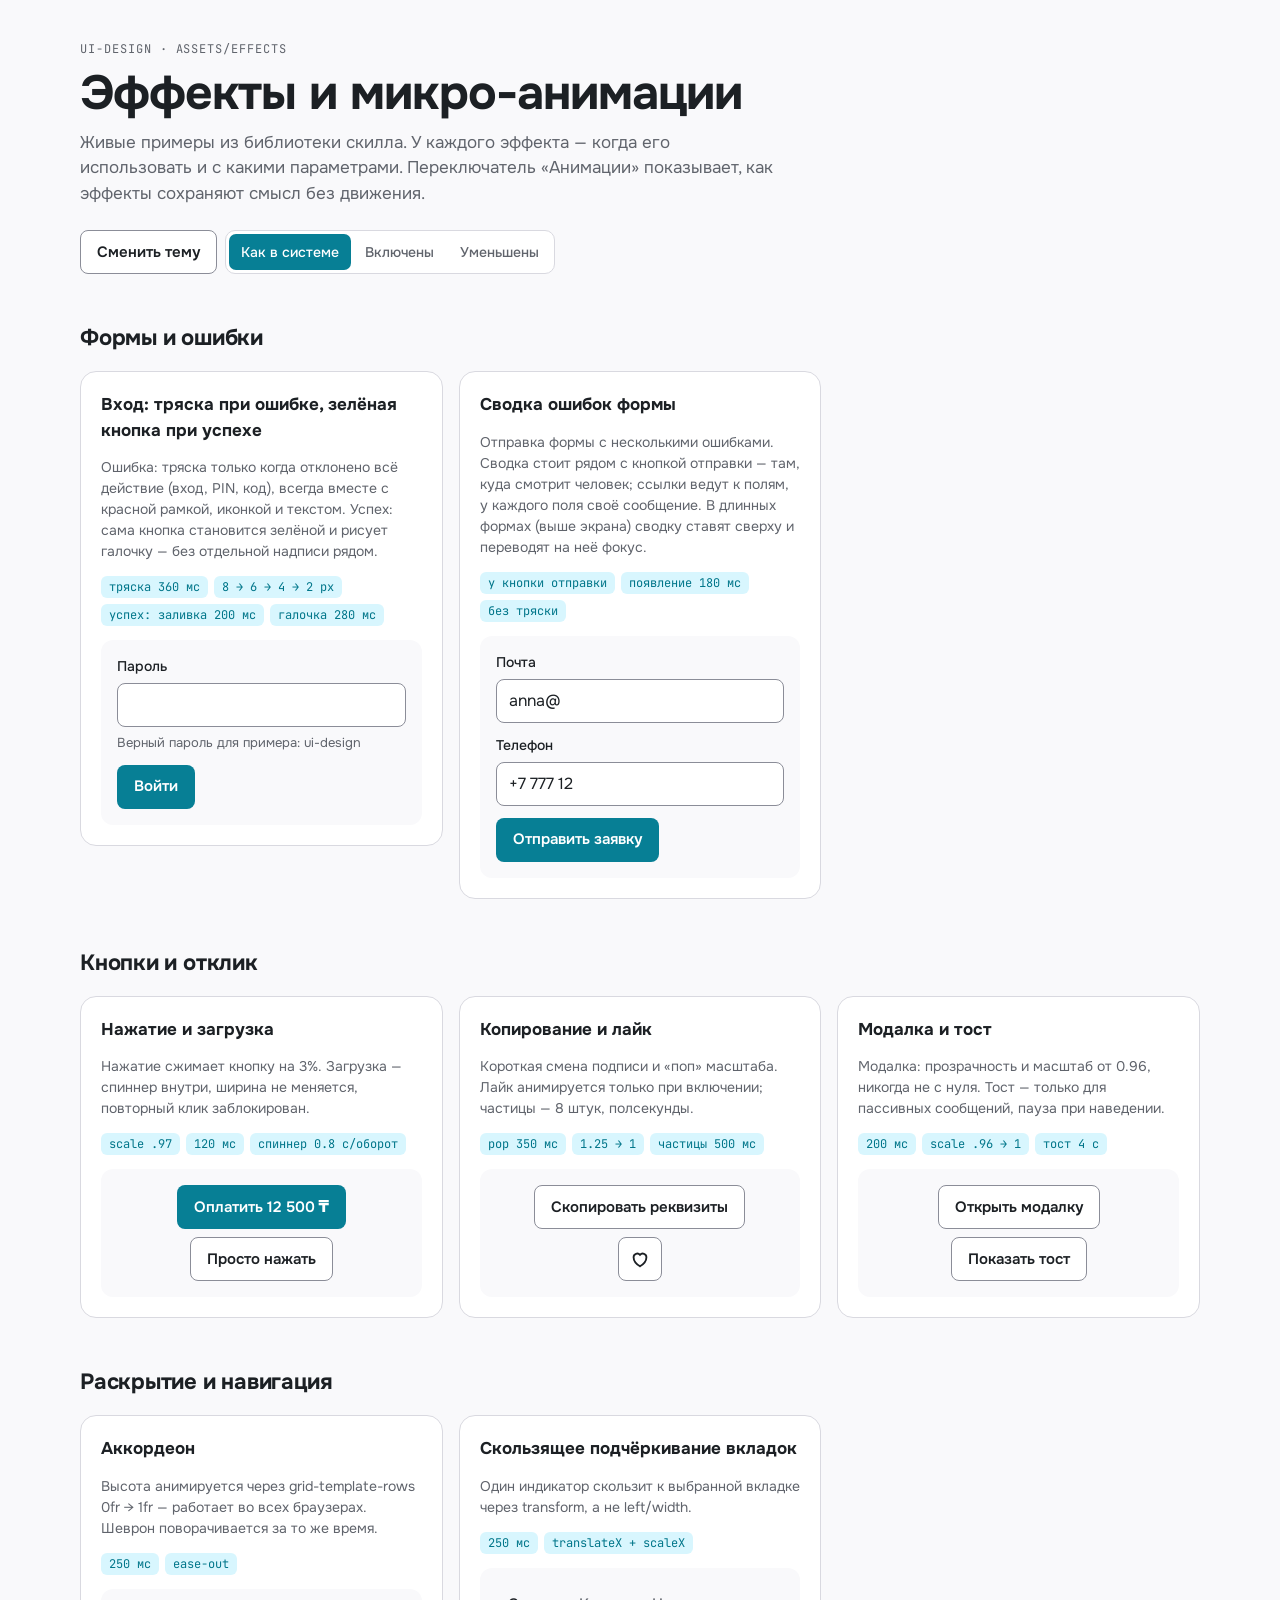
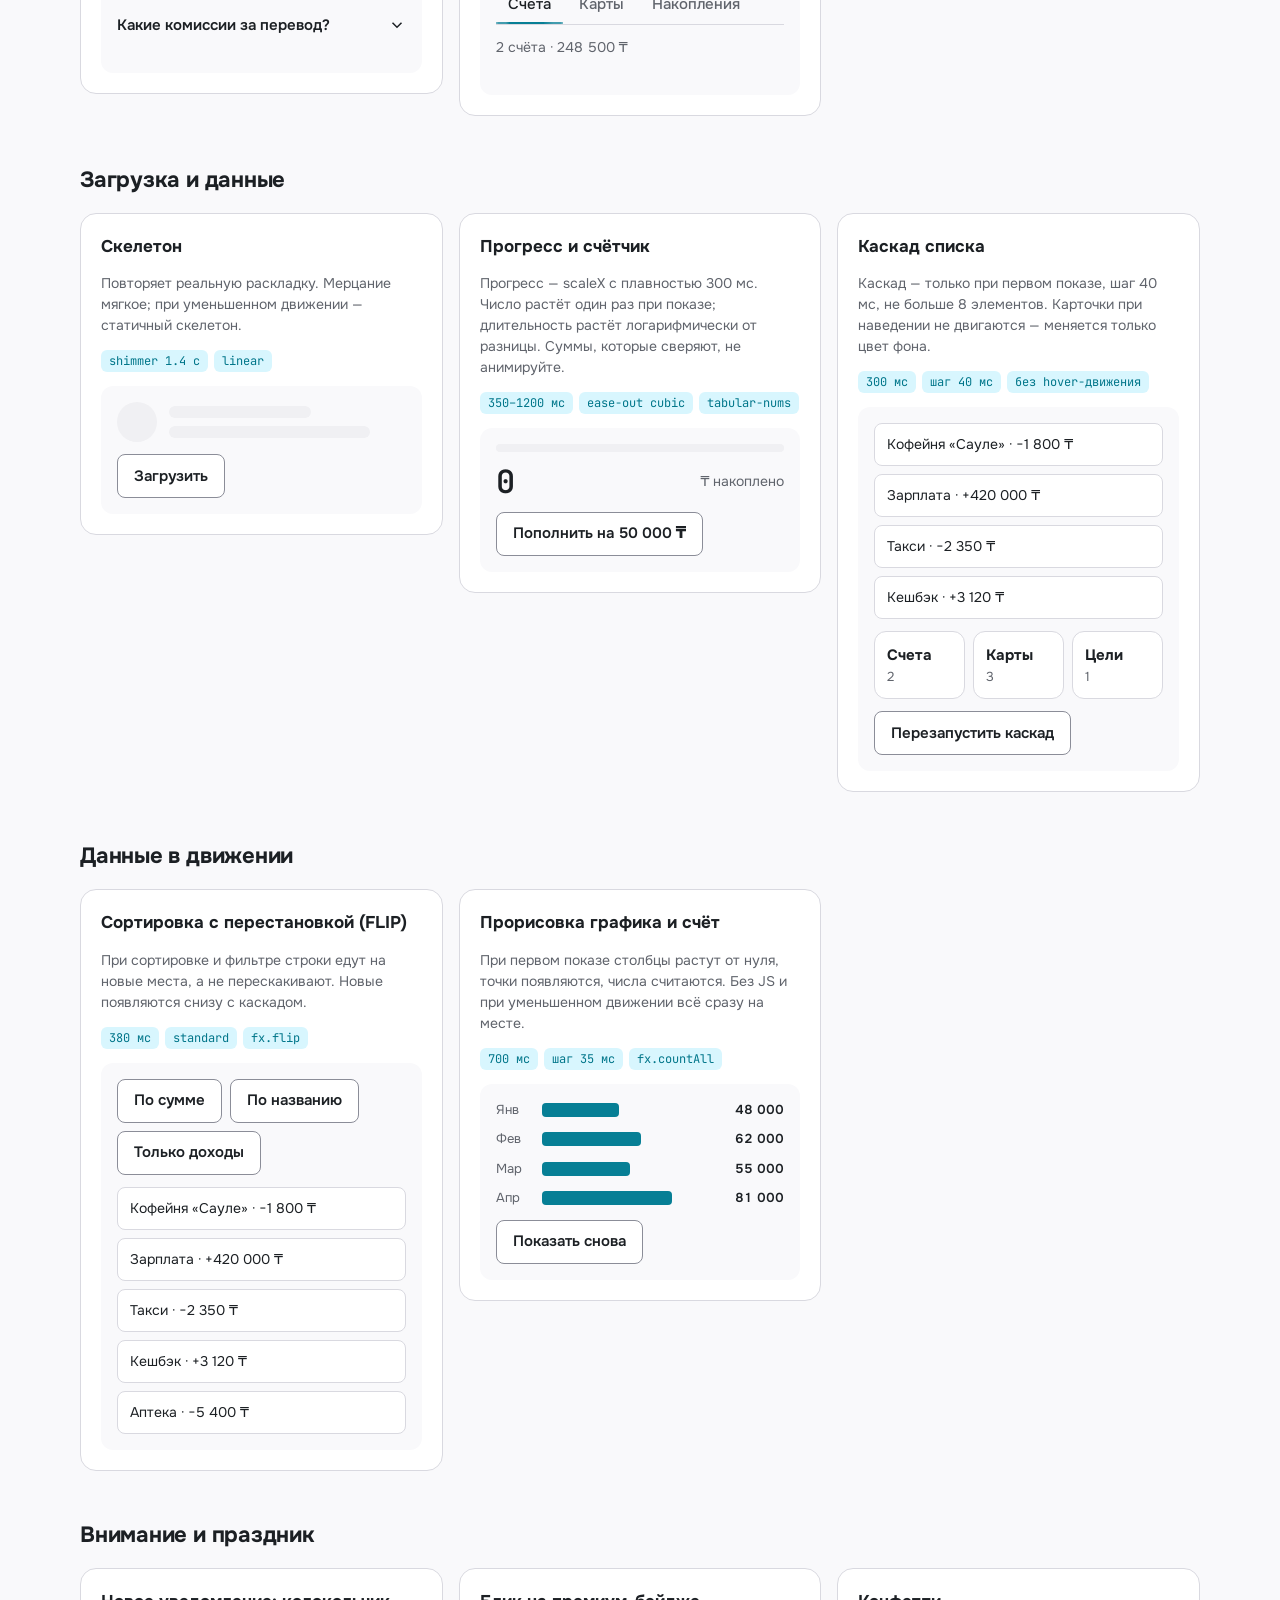
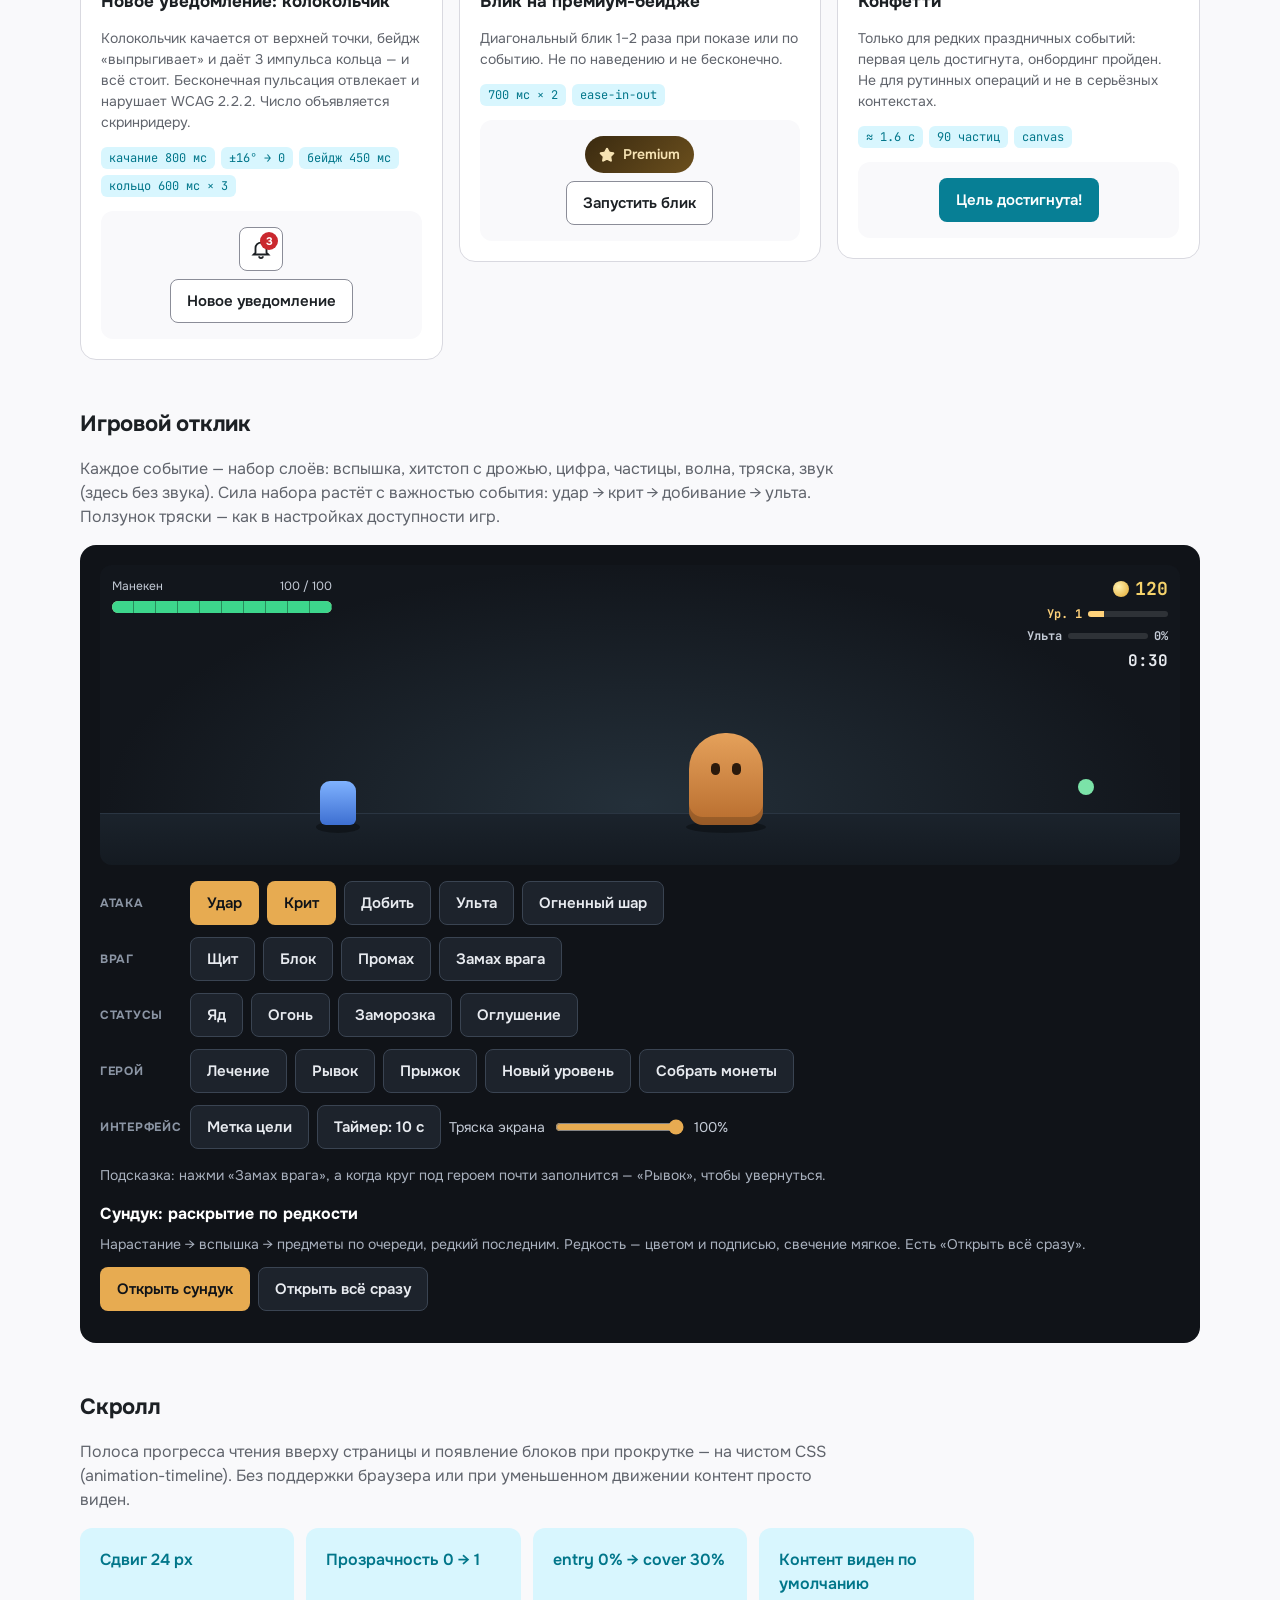
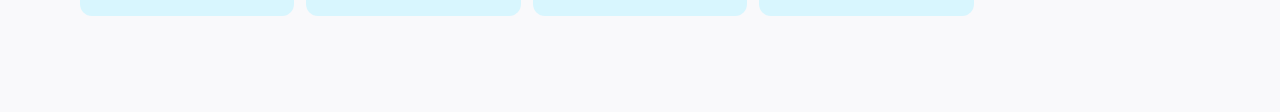
==== commit 8edbadcf: "effects: fix XSS, races and accessibility; demo uses the real files - success(): build the check wit" ====
--- a/ui-design/assets/effects/demo.html
+++ b/ui-design/assets/effects/demo.html
@@ -5,485 +5,11 @@
 <meta name="viewport" content="width=device-width, initial-scale=1, viewport-fit=cover">
 <title>Эффекты ui-design</title>
 <link rel="stylesheet" href="https://fonts.googleapis.com/css2?family=Onest:wght@400;500;600;700;800;900&family=JetBrains+Mono:wght@400;600;700;800&display=swap">
+<link rel="stylesheet" href="../palettes/bank-petrol.css">
+<link rel="stylesheet" href="effects.css">
+<!-- Палитра, effects.css и effects.js подключаются файлами, а не копиями: витрина всегда показывает текущую библиотеку. -->
 <style>
 body{ margin: 0; }
-/* Палитра «bank-petrol». Сгенерировано make_palette.py, контраст WCAG проверен. */
-:root{
-  --bg: #f9f9fb;
-  --surface: #ffffff;
-  --surface-2: #f0f0f3;
-  --border: #d9d9e0;
-  --border-strong: #8b8d98;
-  --text: #1c2024;
-  --text-2: #60646c;
-  --accent: #067f95;
-  --accent-hover: #016f83;
-  --on-accent: #ffffff;
-  --accent-text: #08758a;
-  --accent-soft: #d8f6fe;
-  --focus: #08758a;
-  --success: #127a50;
-  --success-soft: #e6f6eb;
-  --warning: #a25f05;
-  --warning-soft: #fff7c2;
-  --danger: #ca282e;
-  --danger-soft: #feebec;
-}
-@media (prefers-color-scheme: dark){
-  :root:not([data-theme="light"]){
-    --bg: #111113;
-    --surface: #18191b;
-    --surface-2: #212225;
-    --border: #363a3f;
-    --border-strong: #60676f;
-    --text: #edeef0;
-    --text-2: #b0b4ba;
-    --accent: #6ac7dd;
-    --accent-hover: #77d4ea;
-    --on-accent: #111113;
-    --accent-text: #77cde1;
-    --accent-soft: #0e333c;
-    --focus: #77cde1;
-    --success: #3dd68c;
-    --success-soft: #132d21;
-    --warning: #ffca16;
-    --warning-soft: #302008;
-    --danger: #ff9592;
-    --danger-soft: #3b1219;
-    color-scheme: dark;
-  }
-}
-:root[data-theme="dark"]{
-  --bg: #111113;
-  --surface: #18191b;
-  --surface-2: #212225;
-  --border: #363a3f;
-  --border-strong: #60676f;
-  --text: #edeef0;
-  --text-2: #b0b4ba;
-  --accent: #6ac7dd;
-  --accent-hover: #77d4ea;
-  --on-accent: #111113;
-  --accent-text: #77cde1;
-  --accent-soft: #0e333c;
-  --focus: #77cde1;
-  --success: #3dd68c;
-  --success-soft: #132d21;
-  --warning: #ffca16;
-  --warning-soft: #302008;
-  --danger: #ff9592;
-  --danger-soft: #3b1219;
-  color-scheme: dark;
-}
-body{ background: var(--bg); color: var(--text); }
-
-/* нейтрали: slate (Radix) */
-/* light          text on bg            15.58:1 OK */
-/* light        text-2 on surface        5.94:1 OK */
-/* light     on-accent on accent         4.69:1 OK */
-/* light     on-accent on accent-hover   5.83:1 OK */
-/* light   accent-text on bg             5.09:1 OK */
-/* light   accent-text on accent-soft    4.73:1 OK */
-/* light border-strong on surface        3.30:1 OK */
-/* light       success on success-soft   4.78:1 OK */
-/* light       warning on warning-soft   4.63:1 OK */
-/* light        danger on danger-soft    4.75:1 OK */
-/* dark           text on bg            16.25:1 OK */
-/* dark         text-2 on surface        8.45:1 OK */
-/* dark      on-accent on accent         9.72:1 OK */
-/* dark      on-accent on accent-hover  11.13:1 OK */
-/* dark    accent-text on bg            10.42:1 OK */
-/* dark    accent-text on accent-soft    7.45:1 OK */
-/* dark  border-strong on surface        3.07:1 OK */
-/* dark        success on success-soft   7.86:1 OK */
-/* dark        warning on warning-soft  10.26:1 OK */
-/* dark         danger on danger-soft    7.75:1 OK */
-/* ui-design · библиотека эффектов (CSS)
-   Подключение: этот файл + effects.js. Цвета берутся из токенов палитры
-   (--accent, --danger, --success, --surface-2…), есть запасные значения.
-   Все движения работают только если пользователь не просил уменьшить движение
-   (prefers-reduced-motion) и на сайте не включён ручной режим <html data-motion="reduce">.
-   <html data-motion="full"> включает анимации вручную, даже если в системе стоит «уменьшить движение»
-   (блок в конце файла генерирует scripts/build_motion_override.py — после правок движения перезапусти его). */
-
-:root{
-  --fx-ease-out: cubic-bezier(.2,0,0,1);        /* M3 standard: вход и реакции */
-  --fx-ease-in: cubic-bezier(.3,0,1,1);         /* M3 standard-accelerate: уход */
-  --fx-ease-emph: cubic-bezier(.05,.7,.1,1);    /* M3 emphasized-decelerate: панели, шторки */
-  --fx-ease-back: cubic-bezier(.34,1.56,.64,1); /* лёгкий перелёт: «поп», награды */
-  --fx-fast: 120ms; --fx-base: 200ms; --fx-slow: 300ms;
-  --fx-accent: var(--accent, #067f95);
-  --fx-danger: var(--danger, #ce2c31);
-  --fx-success: var(--success, #218358);
-  --fx-skeleton: var(--surface-2, #eef0f3);
-  --fx-shimmer: rgb(255 255 255 / .55);
-}
-
-/* ---------- Статичные состояния (работают и при уменьшенном движении) ---------- */
-
-.fx-field-error{
-  border-color: var(--fx-danger) !important;
-  box-shadow: 0 0 0 3px color-mix(in oklch, var(--fx-danger) 22%, transparent);
-}
-.fx-check circle, .fx-check path{ stroke-dasharray: 1; stroke-dashoffset: 1; }
-.fx-check.is-on circle, .fx-check.is-on path{ stroke-dashoffset: 0; }
-
-.fx-btn-loading{ position: relative; color: transparent !important; pointer-events: none; }
-.fx-btn-loading::after{
-  content: ""; position: absolute; inset: 0; margin: auto; width: 1.1em; height: 1.1em;
-  border-radius: 50%; border: 2px solid var(--fx-spinner, #fff); border-right-color: transparent;
-}
-
-.fx-skeleton{ background: var(--fx-skeleton); border-radius: 6px; position: relative; overflow: hidden; }
-
-.fx-collapse{ display: grid; grid-template-rows: 0fr; }
-.fx-collapse.is-open{ grid-template-rows: 1fr; }
-.fx-collapse > *{ overflow: hidden; min-height: 0; }
-
-.fx-tabs{ position: relative; }
-.fx-tabs-ind{
-  position: absolute; left: 0; bottom: 0; height: 2px; width: 1px; border-radius: 2px;
-  background: var(--fx-accent); transform-origin: left;
-  transform: translateX(var(--x, 0px)) scaleX(var(--w, 0));
-}
-
-dialog.fx-dialog::backdrop{ background: rgb(0 0 0 / .4); }
-
-.fx-toasts{
-  position: fixed; left: 0; right: 0; bottom: 0; z-index: 50; pointer-events: none;
-  display: flex; flex-direction: column; align-items: center; gap: 8px;
-  padding: 16px max(16px, env(safe-area-inset-right, 0px)) calc(16px + env(safe-area-inset-bottom, 0px)) max(16px, env(safe-area-inset-left, 0px));
-}
-.fx-toast{ pointer-events: auto; }
-.fx-toast[data-state="enter"], .fx-toast[data-state="exit"]{ opacity: 0; }
-
-.fx-scroll-progress{
-  position: fixed; inset: 0 0 auto; height: 3px; z-index: 60; background: var(--fx-accent);
-  transform-origin: left; transform: scaleX(0); pointer-events: none;
-}
-
-.fx-glint{ overflow: hidden; isolation: isolate; }
-.fx-glint::after{
-  content: ""; position: absolute; inset: 0; pointer-events: none; transform: translateX(-120%);
-  background: linear-gradient(105deg, transparent 35%, rgb(255 255 255 / .55) 50%, transparent 65%);
-}
-
-/* Игровые элементы */
-.fx-hp{ position: relative; height: 12px; border-radius: 6px; overflow: hidden; background: rgb(0 0 0 / .35); }
-.fx-hp-ghost, .fx-hp-fill{ position: absolute; inset: 0; transform-origin: left; }
-.fx-hp-ghost{ background: #f2d29b; transform: scaleX(var(--ghost, 1)); }
-.fx-hp-fill{ background: var(--fx-hp, #3dd68c); transform: scaleX(var(--hp, 1)); }
-.fx-dmg{
-  position: absolute; left: 0; top: 0; pointer-events: none; font-weight: 800; white-space: nowrap;
-  color: #fff; font-variant-numeric: tabular-nums;
-  text-shadow: 0 1px 0 #000, 1px 0 0 #000, -1px 0 0 #000, 0 -1px 0 #000, 0 2px 6px rgb(0 0 0 / .5);
-}
-.fx-dmg.is-crit{ color: #ffc56b; font-size: 1.45em; }
-.fx-dmg.is-heal{ color: #7be3a8; }
-.fx-vignette{
-  position: absolute; inset: 0; pointer-events: none; opacity: 0;
-  background: radial-gradient(ellipse at center, transparent 50%, rgb(210 40 40 / .5));
-}
-.fx-vignette.is-low{ opacity: .7; }
-.fx-rarity{ --r: #9aa0a6; box-shadow: 0 0 0 2px var(--r); }
-.fx-rarity[data-rarity="uncommon"]{ --r: #5fbf72; }
-.fx-rarity[data-rarity="rare"]{ --r: #5b9be6; }
-.fx-rarity[data-rarity="epic"]{ --r: #b07ae6; }
-.fx-rarity[data-rarity="legendary"]{ --r: #f0a24b; }
-
-/* Псевдоэлементу-кольцу нужен позиционированный родитель; :where() не перебивает position: absolute */
-:where(.fx-pulse, .fx-ping, .fx-lift, .fx-glint){ position: relative; }
-
-/* ---------- Движение: только при no-preference и без ручного «reduce» ---------- */
-@media (prefers-reduced-motion: no-preference){
-  :root:not([data-motion="reduce"]) .fx-press{ transition: transform var(--fx-fast) var(--fx-ease-out); }
-  :root:not([data-motion="reduce"]) .fx-press:active{ transform: scale(.97); }
-
-  /* ТОЛЬКО ПО ЗАПРОСУ: подъём карточки при наведении. По умолчанию не используется. */
-  @media (hover: hover){
-    :root:not([data-motion="reduce"]) .fx-lift{ transition: transform var(--fx-base) var(--fx-ease-out); }
-    :root:not([data-motion="reduce"]) .fx-lift::after{
-      content: ""; position: absolute; inset: 0; border-radius: inherit; pointer-events: none; opacity: 0;
-      box-shadow: 0 14px 32px -14px rgb(0 0 0 / .28); transition: opacity var(--fx-base) var(--fx-ease-out);
-    }
-    :root:not([data-motion="reduce"]) .fx-lift:hover{ transform: translateY(-3px); }
-    :root:not([data-motion="reduce"]) .fx-lift:hover::after{ opacity: 1; }
-  }
-
-  :root:not([data-motion="reduce"]) .fx-field-error{ transition: border-color 150ms, box-shadow 150ms; }
-
-  :root:not([data-motion="reduce"]) .fx-check.is-on circle{ stroke-dashoffset: 1; animation: fx-draw 350ms var(--fx-ease-out) forwards; }
-  :root:not([data-motion="reduce"]) .fx-check.is-on path{ stroke-dashoffset: 1; animation: fx-draw 250ms var(--fx-ease-out) 300ms forwards; }
-
-  :root:not([data-motion="reduce"]) .fx-btn-success{ transition: background-color 200ms var(--fx-ease-out), border-color 200ms var(--fx-ease-out), color 200ms var(--fx-ease-out); }
-  :root:not([data-motion="reduce"]) .fx-btn-success .fx-btn-check{ stroke-dashoffset: 1; animation: fx-draw 280ms var(--fx-ease-out) 80ms forwards, fx-pop 380ms var(--fx-ease-back) 80ms; }
-  :root:not([data-motion="reduce"]) .fx-btn-loading::after{ animation: fx-spin .8s linear infinite; }
-
-  :root:not([data-motion="reduce"]) .fx-skeleton::after{
-    content: ""; position: absolute; inset: 0; transform: translateX(-100%);
-    background: linear-gradient(90deg, transparent, var(--fx-shimmer), transparent);
-    animation: fx-shimmer 1.4s linear infinite;
-  }
-
-  :root:not([data-motion="reduce"]) .fx-collapse{ transition: grid-template-rows 250ms var(--fx-ease-out); }
-  :root:not([data-motion="reduce"]) .fx-tabs-ind{ transition: transform 250ms var(--fx-ease-out); }
-
-  :root:not([data-motion="reduce"]) dialog.fx-dialog{
-    opacity: 0; scale: .96;
-    transition: opacity .2s var(--fx-ease-out), scale .2s var(--fx-ease-out), overlay .2s allow-discrete, display .2s allow-discrete;
-  }
-  :root:not([data-motion="reduce"]) dialog.fx-dialog[open]{ opacity: 1; scale: 1; }
-  @starting-style{ :root:not([data-motion="reduce"]) dialog.fx-dialog[open]{ opacity: 0; scale: .96; } }
-
-  :root:not([data-motion="reduce"]) .fx-toast{ transition: opacity 300ms var(--fx-ease-out), transform 300ms var(--fx-ease-out); }
-  :root:not([data-motion="reduce"]) .fx-toast[data-state="enter"],
-  :root:not([data-motion="reduce"]) .fx-toast[data-state="exit"]{ transform: translateY(12px); }
-
-  :root:not([data-motion="reduce"]) .fx-stagger > *{ animation: fx-rise 300ms var(--fx-ease-out) both; animation-delay: calc(min(var(--i, 0), 7) * 40ms); }
-
-  @supports (animation-timeline: view()){
-    :root:not([data-motion="reduce"]) .fx-reveal{ animation: fx-rise-far linear both; animation-timeline: view(); animation-range: entry 0% cover 30%; }
-  }
-
-  :root:not([data-motion="reduce"]) .fx-pulse.is-pulsing::after{
-    content: ""; position: absolute; inset: 0; border-radius: inherit; background: inherit;
-    animation: fx-ring 600ms var(--fx-ease-out) 3;
-  }
-
-  :root:not([data-motion="reduce"]) .fx-glint.is-glinting::after{ animation: fx-sweep 700ms ease-in-out 2; }
-
-  :root:not([data-motion="reduce"]) .fx-pop{ animation: fx-pop 350ms var(--fx-ease-back); }
-
-  :root:not([data-motion="reduce"]) :where(.fx-focus):focus-visible{ animation: fx-focus-in 150ms var(--fx-ease-out); }
-
-  /* игровые */
-  :root:not([data-motion="reduce"]) .fx-hp-ghost{ transition: transform 400ms var(--fx-ease-out) 450ms; }
-  :root:not([data-motion="reduce"]) .fx-dmg{ animation: fx-dmg 900ms var(--fx-ease-out) forwards; }
-  :root:not([data-motion="reduce"]) .fx-vignette{ transition: opacity .3s var(--fx-ease-out); }
-  :root:not([data-motion="reduce"]) .fx-vignette.is-low{ animation: fx-beat 1s ease-in-out infinite; }
-  :root:not([data-motion="reduce"]) .fx-rarity.is-revealed{ animation: fx-glow 1.8s ease-in-out infinite; }
-  :root:not([data-motion="reduce"]) .fx-timer.is-warning{ animation: fx-tick 1s var(--fx-ease-out) infinite; }
-  :root:not([data-motion="reduce"]) .fx-ping.is-pinging::after{
-    content: ""; position: absolute; inset: -4px; border-radius: 50%; border: 2px solid currentColor;
-    animation: fx-ring 700ms var(--fx-ease-out) 3;
-  }
-}
-
-/* Базовые значения для режима без анимации */
-.fx-dmg{ transform: translate(-50%, -100%); }
-.fx-timer.is-warning{ color: var(--fx-danger); }
-
-@keyframes fx-draw{ to{ stroke-dashoffset: 0; } }
-@keyframes fx-spin{ to{ transform: rotate(1turn); } }
-@keyframes fx-shimmer{ to{ transform: translateX(100%); } }
-@keyframes fx-rise{ from{ opacity: 0; transform: translateY(8px); } }
-@keyframes fx-rise-far{ from{ opacity: 0; transform: translateY(24px); } }
-@keyframes fx-ring{ from{ transform: scale(1); opacity: .55; } to{ transform: scale(2.2); opacity: 0; } }
-@keyframes fx-sweep{ to{ transform: translateX(120%); } }
-@keyframes fx-pop{ 0%{ transform: scale(1); } 40%{ transform: scale(1.25); } 100%{ transform: scale(1); } }
-@keyframes fx-focus-in{ from{ outline-offset: 6px; } }
-@keyframes fx-dmg{
-  0%{ transform: translate(-50%, -100%) scale(1.35); opacity: 1; }
-  18%{ transform: translate(-50%, calc(-100% - 6px)) scale(1); opacity: 1; }
-  100%{ transform: translate(calc(-50% + var(--dx, 0px)), calc(-100% - 56px)) scale(1); opacity: 0; }
-}
-@keyframes fx-beat{ 50%{ opacity: 1; } }
-@keyframes fx-glow{ 50%{ box-shadow: 0 0 0 2px var(--r), 0 0 22px 2px color-mix(in oklch, var(--r) 60%, transparent); } }
-@keyframes fx-tick{ 0%{ transform: scale(1.12); } 35%, 100%{ transform: scale(1); } }
-
-/* =====================================================================
-   Слой движения по умолчанию: вход страницы, hover/press, данные, тема
-   ===================================================================== */
-
-/* Ссылки: подчёркнуты всегда, при наведении меняется только толщина/цвет — без анимации */
-.fx-link{ text-decoration: underline; text-decoration-thickness: 1px; text-underline-offset: 3px; }
-.fx-link:hover, .fx-link:focus-visible{ text-decoration-thickness: 2px; }
-
-/* Строки таблиц и списков: подсветка при наведении */
-.fx-row > *{ transition: background-color 150ms var(--fx-ease-out); }
-
-@media (prefers-reduced-motion: no-preference){
-  /* Хореография входа: CSS-only, fill: backwards — до старта элемент в начальной точке, после конца анимация
-     полностью отпускает свойства (hover и другие transform продолжают работать).
-     Порядок — --i (ставит fx.sequence()), шаг 60 мс, суммарная задержка ограничена. */
-  :root:not([data-motion="reduce"]) .fx-enter{
-    animation: fx-enter 600ms var(--fx-ease-emph) backwards;
-    animation-delay: calc(min(var(--i, 0), 8) * 60ms);
-  }
-  :root:not([data-motion="reduce"]) .fx-enter-fade{
-    animation: fx-fade 500ms var(--fx-ease-out) backwards;
-    animation-delay: calc(min(var(--i, 0), 8) * 60ms);
-  }
-
-  /* Кнопки: при наведении — только смена цвета (без движения); сжатие — на нажатие */
-  :root:not([data-motion="reduce"]) .fx-btn{ transition: transform 120ms var(--fx-ease-out), background-color 150ms var(--fx-ease-out), color 150ms var(--fx-ease-out), border-color 150ms var(--fx-ease-out); }
-  :root:not([data-motion="reduce"]) .fx-btn:active{ transform: scale(.97); transition-duration: 60ms; }
-
-  /* ТОЛЬКО ПО ЗАПРОСУ: движение при наведении (.fx-lift, .fx-nudge). По умолчанию не используется. */
-  @media (hover: hover){
-    :root:not([data-motion="reduce"]) .fx-nudge svg{ transition: transform 200ms var(--fx-ease-out); }
-    :root:not([data-motion="reduce"]) .fx-nudge:hover svg{ transform: translateX(3px); }
-  }
-
-  /* Графики: полосы растут, точки появляются (свойства scale/opacity, не трогают transform/translate) */
-  :root:not([data-motion="reduce"]) .fx-draw-x{ transform-origin: left; animation: fx-scale-x 700ms var(--fx-ease-emph) backwards; animation-delay: calc(200ms + min(var(--i, 0), 15) * 35ms); }
-  :root:not([data-motion="reduce"]) .fx-draw-y{ transform-origin: bottom; animation: fx-scale-y 700ms var(--fx-ease-emph) backwards; animation-delay: calc(200ms + min(var(--i, 0), 15) * 35ms); }
-  :root:not([data-motion="reduce"]) .fx-dot-in{ animation: fx-dot-in 400ms var(--fx-ease-back) backwards; animation-delay: calc(450ms + min(var(--i, 0), 15) * 35ms); }
-
-  /* Круговое раскрытие при смене темы (fx.themeSwitch) */
-  :root:not([data-motion="reduce"])::view-transition-old(root){ animation: none; }
-  :root:not([data-motion="reduce"])::view-transition-new(root){ animation: fx-circle 550ms var(--fx-ease-out); }
-}
-
-@keyframes fx-enter{ from{ opacity: 0; transform: translateY(16px); } }
-@keyframes fx-fade{ from{ opacity: 0; } }
-@keyframes fx-scale-x{ from{ scale: 0 1; } }
-@keyframes fx-scale-y{ from{ scale: 1 0; } }
-@keyframes fx-dot-in{ from{ opacity: 0; scale: .4; } }
-@keyframes fx-circle{ from{ clip-path: circle(0 at var(--fx-x, 50%) var(--fx-y, 0)); } to{ clip-path: circle(150% at var(--fx-x, 50%) var(--fx-y, 0)); } }
-
-/* Колокольчик уведомлений: покачивание от верхней точки + «поп» бейджа */
-.fx-bell svg{ transform-origin: 50% 2px; }
-@media (prefers-reduced-motion: no-preference){
-  :root:not([data-motion="reduce"]) .fx-bell.is-ringing svg{ animation: fx-bell 800ms var(--fx-ease-out); }
-  :root:not([data-motion="reduce"]) .fx-bell.is-ringing .fx-bell-badge{ animation: fx-badge-pop 450ms var(--fx-ease-back); }
-}
-@keyframes fx-bell{
-  0%{ transform: rotate(0); } 12%{ transform: rotate(16deg); } 26%{ transform: rotate(-14deg); }
-  40%{ transform: rotate(10deg); } 54%{ transform: rotate(-7deg); } 68%{ transform: rotate(4deg); }
-  82%{ transform: rotate(-2deg); } 100%{ transform: rotate(0); }
-}
-@keyframes fx-badge-pop{ 0%{ transform: scale(.6); } 55%{ transform: scale(1.3); } 100%{ transform: scale(1); } }
-
-/* ---------- Кнопка → успех: зелёная заливка + галочка вместо текста (fx.success) ---------- */
-.fx-btn-success{ background: var(--fx-success) !important; border-color: var(--fx-success) !important; color: var(--on-success, var(--surface, #fff)) !important; }
-.fx-btn-check{ width: 22px; height: 22px; fill: none; stroke: currentColor; stroke-width: 3; stroke-linecap: round; stroke-linejoin: round; stroke-dasharray: 1; stroke-dashoffset: 0; }
-.fx-sr{ position: absolute; width: 1px; height: 1px; overflow: hidden; clip: rect(0 0 0 0); white-space: nowrap; }
-
-/* ---------- Игровые слои эффектов (fx.tint, wave, lines, stamp, beam, afterimage, flyTo) ---------- */
-.fx-tint{ position: absolute; inset: 0; border-radius: inherit; mix-blend-mode: color; pointer-events: none; opacity: 0; }
-.fx-wave{ position: absolute; border-radius: 50%; border-style: solid; pointer-events: none; }
-.fx-lines{ position: absolute; pointer-events: none; overflow: visible; }
-.fx-stamp{ position: absolute; left: 50%; top: 38%; translate: -50% -50%; pointer-events: none; white-space: nowrap;
-  font-weight: 900; font-size: clamp(28px, 6vw, 52px); letter-spacing: .04em; font-style: italic;
-  color: #ffd27a; text-shadow: 0 3px 0 #6b3a00, 0 0 18px rgb(255 170 60 / .55); }
-.fx-ghost{ position: absolute; pointer-events: none; opacity: .4; }
-.fx-beam{ position: absolute; bottom: 0; top: 0; pointer-events: none; transform-origin: bottom; }
-.fx-coin{ position: fixed; z-index: 75; width: 14px; height: 14px; margin: -7px 0 0 -7px; border-radius: 50%; pointer-events: none;
-  background: radial-gradient(circle at 35% 35%, #fff2b0, #e2a72e); box-shadow: 0 0 6px rgb(255 210 90 / .6); }
-.fx-dmg.is-poison{ color: #b6f07a; } .fx-dmg.is-burn{ color: #ffaa5e; } .fx-dmg.is-shield{ color: #8fd0ff; }
-.fx-dmg.is-miss{ color: #c4cbd6; font-style: italic; font-weight: 700; } .fx-dmg.is-block{ color: #e8ebf0; font-weight: 800; }
-.fx-dmg.is-xp{ color: #ffd27a; }
-
-/* >>> motion-full override (сгенерировано build_motion_override.py) */
-:root[data-motion="full"] .fx-press{ transition: transform var(--fx-fast) var(--fx-ease-out); }
-  :root[data-motion="full"] .fx-press:active{ transform: scale(.97); }
-
-  /* ТОЛЬКО ПО ЗАПРОСУ: подъём карточки при наведении. По умолчанию не используется. */
-  @media (hover: hover){
-    :root[data-motion="full"] .fx-lift{ transition: transform var(--fx-base) var(--fx-ease-out); }
-    :root[data-motion="full"] .fx-lift::after{
-      content: ""; position: absolute; inset: 0; border-radius: inherit; pointer-events: none; opacity: 0;
-      box-shadow: 0 14px 32px -14px rgb(0 0 0 / .28); transition: opacity var(--fx-base) var(--fx-ease-out);
-    }
-    :root[data-motion="full"] .fx-lift:hover{ transform: translateY(-3px); }
-    :root[data-motion="full"] .fx-lift:hover::after{ opacity: 1; }
-  }
-
-  :root[data-motion="full"] .fx-field-error{ transition: border-color 150ms, box-shadow 150ms; }
-
-  :root[data-motion="full"] .fx-check.is-on circle{ stroke-dashoffset: 1; animation: fx-draw 350ms var(--fx-ease-out) forwards; }
-  :root[data-motion="full"] .fx-check.is-on path{ stroke-dashoffset: 1; animation: fx-draw 250ms var(--fx-ease-out) 300ms forwards; }
-
-  :root[data-motion="full"] .fx-btn-success{ transition: background-color 200ms var(--fx-ease-out), border-color 200ms var(--fx-ease-out), color 200ms var(--fx-ease-out); }
-  :root[data-motion="full"] .fx-btn-success .fx-btn-check{ stroke-dashoffset: 1; animation: fx-draw 280ms var(--fx-ease-out) 80ms forwards, fx-pop 380ms var(--fx-ease-back) 80ms; }
-  :root[data-motion="full"] .fx-btn-loading::after{ animation: fx-spin .8s linear infinite; }
-
-  :root[data-motion="full"] .fx-skeleton::after{
-    content: ""; position: absolute; inset: 0; transform: translateX(-100%);
-    background: linear-gradient(90deg, transparent, var(--fx-shimmer), transparent);
-    animation: fx-shimmer 1.4s linear infinite;
-  }
-
-  :root[data-motion="full"] .fx-collapse{ transition: grid-template-rows 250ms var(--fx-ease-out); }
-  :root[data-motion="full"] .fx-tabs-ind{ transition: transform 250ms var(--fx-ease-out); }
-
-  :root[data-motion="full"] dialog.fx-dialog{
-    opacity: 0; scale: .96;
-    transition: opacity .2s var(--fx-ease-out), scale .2s var(--fx-ease-out), overlay .2s allow-discrete, display .2s allow-discrete;
-  }
-  :root[data-motion="full"] dialog.fx-dialog[open]{ opacity: 1; scale: 1; }
-  @starting-style{ :root[data-motion="full"] dialog.fx-dialog[open]{ opacity: 0; scale: .96; } }
-
-  :root[data-motion="full"] .fx-toast{ transition: opacity 300ms var(--fx-ease-out), transform 300ms var(--fx-ease-out); }
-  :root[data-motion="full"] .fx-toast[data-state="enter"],
-  :root[data-motion="full"] .fx-toast[data-state="exit"]{ transform: translateY(12px); }
-
-  :root[data-motion="full"] .fx-stagger > *{ animation: fx-rise 300ms var(--fx-ease-out) both; animation-delay: calc(min(var(--i, 0), 7) * 40ms); }
-
-  @supports (animation-timeline: view()){
-    :root[data-motion="full"] .fx-reveal{ animation: fx-rise-far linear both; animation-timeline: view(); animation-range: entry 0% cover 30%; }
-  }
-
-  :root[data-motion="full"] .fx-pulse.is-pulsing::after{
-    content: ""; position: absolute; inset: 0; border-radius: inherit; background: inherit;
-    animation: fx-ring 600ms var(--fx-ease-out) 3;
-  }
-
-  :root[data-motion="full"] .fx-glint.is-glinting::after{ animation: fx-sweep 700ms ease-in-out 2; }
-
-  :root[data-motion="full"] .fx-pop{ animation: fx-pop 350ms var(--fx-ease-back); }
-
-  :root[data-motion="full"] :where(.fx-focus):focus-visible{ animation: fx-focus-in 150ms var(--fx-ease-out); }
-
-  /* игровые */
-  :root[data-motion="full"] .fx-hp-ghost{ transition: transform 400ms var(--fx-ease-out) 450ms; }
-  :root[data-motion="full"] .fx-dmg{ animation: fx-dmg 900ms var(--fx-ease-out) forwards; }
-  :root[data-motion="full"] .fx-vignette{ transition: opacity .3s var(--fx-ease-out); }
-  :root[data-motion="full"] .fx-vignette.is-low{ animation: fx-beat 1s ease-in-out infinite; }
-  :root[data-motion="full"] .fx-rarity.is-revealed{ animation: fx-glow 1.8s ease-in-out infinite; }
-  :root[data-motion="full"] .fx-timer.is-warning{ animation: fx-tick 1s var(--fx-ease-out) infinite; }
-  :root[data-motion="full"] .fx-ping.is-pinging::after{
-    content: ""; position: absolute; inset: -4px; border-radius: 50%; border: 2px solid currentColor;
-    animation: fx-ring 700ms var(--fx-ease-out) 3;
-  }
-
-
-  /* Хореография входа: CSS-only, fill: backwards — до старта элемент в начальной точке, после конца анимация
-     полностью отпускает свойства (hover и другие transform продолжают работать).
-     Порядок — --i (ставит fx.sequence()), шаг 60 мс, суммарная задержка ограничена. */
-  :root[data-motion="full"] .fx-enter{
-    animation: fx-enter 600ms var(--fx-ease-emph) backwards;
-    animation-delay: calc(min(var(--i, 0), 8) * 60ms);
-  }
-  :root[data-motion="full"] .fx-enter-fade{
-    animation: fx-fade 500ms var(--fx-ease-out) backwards;
-    animation-delay: calc(min(var(--i, 0), 8) * 60ms);
-  }
-
-  /* Кнопки: при наведении — только смена цвета (без движения); сжатие — на нажатие */
-  :root[data-motion="full"] .fx-btn{ transition: transform 120ms var(--fx-ease-out), background-color 150ms var(--fx-ease-out), color 150ms var(--fx-ease-out), border-color 150ms var(--fx-ease-out); }
-  :root[data-motion="full"] .fx-btn:active{ transform: scale(.97); transition-duration: 60ms; }
-
-  /* ТОЛЬКО ПО ЗАПРОСУ: движение при наведении (.fx-lift, .fx-nudge). По умолчанию не используется. */
-  @media (hover: hover){
-    :root[data-motion="full"] .fx-nudge svg{ transition: transform 200ms var(--fx-ease-out); }
-    :root[data-motion="full"] .fx-nudge:hover svg{ transform: translateX(3px); }
-  }
-
-  /* Графики: полосы растут, точки появляются (свойства scale/opacity, не трогают transform/translate) */
-  :root[data-motion="full"] .fx-draw-x{ transform-origin: left; animation: fx-scale-x 700ms var(--fx-ease-emph) backwards; animation-delay: calc(200ms + min(var(--i, 0), 15) * 35ms); }
-  :root[data-motion="full"] .fx-draw-y{ transform-origin: bottom; animation: fx-scale-y 700ms var(--fx-ease-emph) backwards; animation-delay: calc(200ms + min(var(--i, 0), 15) * 35ms); }
-  :root[data-motion="full"] .fx-dot-in{ animation: fx-dot-in 400ms var(--fx-ease-back) backwards; animation-delay: calc(450ms + min(var(--i, 0), 15) * 35ms); }
-
-  /* Круговое раскрытие при смене темы (fx.themeSwitch) */
-  :root[data-motion="full"]::view-transition-old(root){ animation: none; }
-  :root[data-motion="full"]::view-transition-new(root){ animation: fx-circle 550ms var(--fx-ease-out); }
-
-
-  :root[data-motion="full"] .fx-bell.is-ringing svg{ animation: fx-bell 800ms var(--fx-ease-out); }
-  :root[data-motion="full"] .fx-bell.is-ringing .fx-bell-badge{ animation: fx-badge-pop 450ms var(--fx-ease-back); }
-/* <<< motion-full override */
 /* Layout: витрина эффектов — сетка карточек «что / когда / параметры / живой пример», внизу игровая арена */
 :root{
   --font: "Onest", system-ui, -apple-system, "Segoe UI", sans-serif;
@@ -1074,684 +600,8 @@
     <button class="btn btn-primary fx-btn" value="ok" id="dlgOk">Удалить шаблон</button>
   </form>
 </dialog>
+<script src="effects.js"></script>
 <script>
-/* ui-design · библиотека эффектов (JS, без зависимостей)
-   Подключение: effects.css + этот файл. API: window.fx.*
-   Каждая функция сама проверяет «уменьшить движение» и в этом режиме
-   оставляет смысл (цвет, текст, aria-live), но убирает движение. */
-(function () {
-  "use strict";
-  var root = document.documentElement;
-  var mq = window.matchMedia ? window.matchMedia("(prefers-reduced-motion: reduce)") : null;
-
-  /* Режим движения: <html data-motion="full"> — анимации включены вручную (сильнее системной настройки),
-     "reduce" — выключены вручную, без атрибута — как в системе (prefers-reduced-motion). */
-  function reduced() {
-    var m = root.getAttribute("data-motion");
-    if (m === "full") return false;
-    if (m === "reduce") return true;
-    return !!(mq && mq.matches);
-  }
-  function systemReduced() { return !!(mq && mq.matches); }
-  /** mode: "system" | "reduce" | "full" */
-  function setMotion(mode) {
-    if (mode === "reduce" || mode === "full") root.setAttribute("data-motion", mode);
-    else root.removeAttribute("data-motion");
-  }
-  function clamp(v, a, b) { return Math.max(a, Math.min(b, v)); }
-
-  /* Гладкий псевдошум из суммы синусов: для тряски лучше, чем random() на каждом кадре. */
-  function noise(seed) {
-    var p1 = seed * 12.9898, p2 = seed * 78.233, p3 = seed * 37.719;
-    return function (t) {
-      return (Math.sin(t * 2.1 + p1) * 0.5 + Math.sin(t * 3.7 + p2) * 0.3 + Math.sin(t * 6.3 + p3) * 0.2);
-    };
-  }
-
-  /* ---------- Формы ---------- */
-
-  /** Тряска поля/контейнера при отклонённом вводе. Всегда вместе с текстом ошибки. */
-  function shake(el, opts) {
-    opts = opts || {};
-    if (!el || reduced() || !el.animate) return null;
-    var a = opts.amp || 8;
-    return el.animate([
-      { transform: "translateX(0)" },
-      { transform: "translateX(" + -a + "px)" },
-      { transform: "translateX(" + a * 0.75 + "px)" },
-      { transform: "translateX(" + -a * 0.5 + "px)" },
-      { transform: "translateX(" + a * 0.25 + "px)" },
-      { transform: "translateX(0)" }
-    ], { duration: opts.duration || 360, easing: "ease-out" });
-  }
-
-  /**
-   * Ошибка поля: красная рамка + текст + aria + тряска.
-   * field — <input>, message — текст, errorEl — элемент для текста (связывается через aria-describedby).
-   */
-  function fieldError(field, message, errorEl) {
-    field.classList.add("fx-field-error");
-    field.setAttribute("aria-invalid", "true");
-    if (errorEl) {
-      errorEl.textContent = message;
-      errorEl.hidden = false;
-      if (!errorEl.id) errorEl.id = "fx-err-" + Math.random().toString(36).slice(2, 8);
-      field.setAttribute("aria-describedby", errorEl.id);
-    }
-    shake(field.closest("[data-fx-shake]") || field);
-  }
-  function clearFieldError(field, errorEl) {
-    field.classList.remove("fx-field-error");
-    field.removeAttribute("aria-invalid");
-    if (errorEl) { errorEl.textContent = ""; errorEl.hidden = true; }
-  }
-
-  /** Галочка успеха: SVG с pathLength="1" у circle и path. */
-  function check(svg) {
-    svg.classList.remove("is-on");
-    void svg.getBoundingClientRect();
-    svg.classList.add("is-on");
-  }
-
-  /* ---------- Кнопки ---------- */
-
-  /** Кнопка в загрузке: ширина сохраняется, повторный клик заблокирован. */
-  function loading(btn, on) {
-    if (on) {
-      btn.style.minWidth = btn.getBoundingClientRect().width + "px";
-      btn.classList.add("fx-btn-loading");
-      btn.setAttribute("aria-busy", "true");
-      btn.disabled = true;
-    } else {
-      btn.classList.remove("fx-btn-loading");
-      btn.removeAttribute("aria-busy");
-      btn.disabled = false;
-      btn.style.minWidth = "";
-    }
-  }
-
-
-  /**
-   * Кнопка → успех: заливка цветом успеха, текст сменяется рисующейся галочкой, ширина не меняется.
-   * Отдельной надписи рядом не нужно; текст для скринридера — opts.label. opts.reset — вернуть исходный вид через N мс.
-   */
-  function success(btn, opts) {
-    opts = opts || {};
-    if (btn.classList.contains("fx-btn-success")) return;
-    btn.setAttribute("data-fx-label", btn.innerHTML);
-    btn.style.minWidth = btn.getBoundingClientRect().width + "px";
-    btn.classList.add("fx-btn-success");
-    btn.innerHTML = '<svg class="fx-btn-check" viewBox="0 0 24 24" aria-hidden="true"><path d="M5 12.5l4.5 4.5L19 7.5" pathLength="1"/></svg><span class="fx-sr">' + (opts.label || "Готово") + "</span>";
-    announce(opts.label || "Готово");
-    if (opts.reset) setTimeout(function () { resetSuccess(btn); }, opts.reset);
-  }
-  function resetSuccess(btn) {
-    if (!btn.classList.contains("fx-btn-success")) return;
-    btn.classList.remove("fx-btn-success");
-    btn.innerHTML = btn.getAttribute("data-fx-label");
-    btn.removeAttribute("data-fx-label");
-    btn.style.minWidth = "";
-  }
-
-  /** Копирование: смена подписи на «Скопировано» на 1.6 с + объявление. */
-  function copy(btn, text, labelEl) {
-    var label = labelEl || btn;
-    var original = label.textContent;
-    var done = function () {
-      label.textContent = "Скопировано";
-      announce("Скопировано в буфер обмена");
-      pop(btn);
-      setTimeout(function () { label.textContent = original; }, 1600);
-    };
-    try {
-      navigator.clipboard.writeText(text).then(done, function () { label.textContent = "Выделите и скопируйте"; });
-    } catch (e) { label.textContent = "Выделите и скопируйте"; }
-  }
-
-  /** Короткий «поп» масштаба (лайк, чекбокс, значок). */
-  function pop(el) {
-    if (reduced()) return;
-    el.classList.remove("fx-pop");
-    void el.offsetWidth;
-    el.classList.add("fx-pop");
-  }
-
-  /** Удар по счётчику: масштаб s→1 за ms (комбо, награда). */
-  function punch(el, s, ms) {
-    if (reduced() || !el.animate) return;
-    el.animate([{ transform: "scale(" + (s || 1.3) + ")" }, { transform: "scale(1)" }],
-      { duration: ms || 140, easing: "cubic-bezier(.34,1.56,.64,1)" });
-  }
-
-  /* ---------- Оверлеи ---------- */
-
-  var liveRegion;
-  function announce(text) {
-    if (!liveRegion) {
-      liveRegion = document.createElement("div");
-      liveRegion.setAttribute("role", "status");
-      liveRegion.setAttribute("aria-live", "polite");
-      liveRegion.style.cssText = "position:absolute;width:1px;height:1px;overflow:hidden;clip:rect(0 0 0 0);white-space:nowrap";
-      document.body.appendChild(liveRegion);
-    }
-    liveRegion.textContent = "";
-    setTimeout(function () { liveRegion.textContent = text; }, 30);
-  }
-
-  var toastHost;
-  /** Тост для пассивных сообщений. Ошибки и действия в тосты не кладите. */
-  function toast(message, opts) {
-    opts = opts || {};
-    if (!toastHost) {
-      toastHost = document.createElement("div");
-      toastHost.className = "fx-toasts";
-      toastHost.setAttribute("role", "status");
-      toastHost.setAttribute("aria-live", "polite");
-      document.body.appendChild(toastHost);
-    }
-    var t = document.createElement("div");
-    t.className = "fx-toast " + (opts.className || "");
-    t.textContent = message;
-    t.setAttribute("data-state", "enter");
-    toastHost.appendChild(t);
-    while (toastHost.children.length > 3) toastHost.removeChild(toastHost.firstChild);
-    requestAnimationFrame(function () { requestAnimationFrame(function () { t.removeAttribute("data-state"); }); });
-    var timer, remaining = opts.duration || 4000, started = Date.now();
-    var close = function () {
-      t.setAttribute("data-state", "exit");
-      setTimeout(function () { t.remove(); }, reduced() ? 0 : 300);
-    };
-    var run = function () { started = Date.now(); timer = setTimeout(close, remaining); };
-    t.addEventListener("mouseenter", function () { clearTimeout(timer); remaining -= Date.now() - started; });
-    t.addEventListener("mouseleave", run);
-    run();
-    return t;
-  }
-
-  /* ---------- Навигация ---------- */
-
-  /** Скользящее подчёркивание вкладок: контейнер .fx-tabs с кнопками [role=tab] и .fx-tabs-ind. */
-  function tabs(container) {
-    var ind = container.querySelector(".fx-tabs-ind");
-    var tabsEls = container.querySelectorAll("[role=tab]");
-    function move(tab) {
-      var c = container.getBoundingClientRect(), r = tab.getBoundingClientRect();
-      ind.style.setProperty("--x", (r.left - c.left + container.scrollLeft) + "px");
-      ind.style.setProperty("--w", r.width);
-    }
-    tabsEls.forEach(function (tab) {
-      tab.addEventListener("click", function () {
-        tabsEls.forEach(function (t) { t.setAttribute("aria-selected", String(t === tab)); });
-        move(tab);
-        if (container.onTabChange) container.onTabChange(tab);
-      });
-    });
-    var sel = container.querySelector("[role=tab][aria-selected=true]") || tabsEls[0];
-    if (sel) move(sel);
-    window.addEventListener("resize", function () {
-      var s = container.querySelector("[role=tab][aria-selected=true]");
-      if (s) move(s);
-    });
-  }
-
-  /* ---------- Числа ---------- */
-
-  /** Плавный рост числа (KPI, монеты). Длительность растёт логарифмически от разницы. */
-  function countUp(el, to, opts) {
-    opts = opts || {};
-    var from = opts.from != null ? opts.from : parseFloat(el.dataset.value || "0") || 0;
-    var fmt = opts.format || function (v) { return Math.round(v).toLocaleString("ru-RU"); };
-    el.dataset.value = to;
-    el.setAttribute("aria-label", fmt(to));
-    if (reduced()) { el.textContent = fmt(to); return; }
-    var diff = Math.abs(to - from) || 1;
-    var dur = opts.duration || clamp(350 + Math.log10(diff + 1) * 220, 350, 1200);
-    var t0 = performance.now();
-    (function step(now) {
-      var p = clamp((now - t0) / dur, 0, 1);
-      var e = 1 - Math.pow(1 - p, 3);
-      el.textContent = fmt(from + (to - from) * e);
-      if (p < 1) requestAnimationFrame(step);
-      else if (opts.punch !== false) punch(el, 1.15, 160);
-    })(t0);
-  }
-
-  /** Список с каскадом: ставит --i детям и перезапускает анимацию. */
-  function stagger(list) {
-    Array.prototype.forEach.call(list.children, function (c, i) { c.style.setProperty("--i", i); });
-    list.classList.remove("fx-stagger");
-    void list.offsetWidth;
-    list.classList.add("fx-stagger");
-  }
-
-  /** Однократный класс-эффект (пульс бейджа, блик, пинг). */
-  function once(el, cls, ms) {
-    el.classList.remove(cls);
-    void el.offsetWidth;
-    el.classList.add(cls);
-    setTimeout(function () { el.classList.remove(cls); }, ms || 2000);
-  }
-
-  /* ---------- Частицы (один canvas, пул) ---------- */
-
-  var canvas, ctx, parts = [], running = false, lastT = 0, timeScale = 1;
-  function ensureCanvas() {
-    if (canvas) return;
-    canvas = document.createElement("canvas");
-    canvas.setAttribute("aria-hidden", "true");
-    canvas.style.cssText = "position:fixed;inset:0;width:100%;height:100%;pointer-events:none;z-index:70";
-    document.body.appendChild(canvas);
-    ctx = canvas.getContext("2d");
-    resize();
-    window.addEventListener("resize", resize);
-  }
-  function resize() {
-    var d = window.devicePixelRatio || 1;
-    canvas.width = innerWidth * d; canvas.height = innerHeight * d;
-    ctx.setTransform(d, 0, 0, d, 0, 0);
-  }
-  function loop(now) {
-    var dt = lastT ? Math.min(50, now - lastT) : 16.7; lastT = now;
-    var sdt = dt * timeScale, k = sdt / 16.7, alive = 0;
-    ctx.clearRect(0, 0, innerWidth, innerHeight);
-    for (var i = 0; i < parts.length; i++) {
-      var p = parts[i];
-      if (!p.on) continue;
-      p.age += sdt;
-      var a = p.age / p.life;
-      if (a >= 1) { p.on = false; continue; }
-      alive++;
-      var drag = Math.pow(p.drag, k);
-      p.vx *= drag; p.vy = p.vy * drag + p.g * k;
-      p.x += p.vx * k; p.y += p.vy * k; p.rot += p.vr * k;
-      var f = 1 - a;
-      ctx.globalAlpha = f;
-      ctx.fillStyle = p.color;
-      ctx.save();
-      ctx.translate(p.x, p.y); ctx.rotate(p.rot);
-      if (p.shape === "rect") ctx.fillRect(-p.size / 2, -p.size / 4, p.size, p.size / 2);
-      else if (p.shape === "spark") ctx.fillRect(-p.size, -1, p.size * 2, 2);
-      else { ctx.beginPath(); ctx.arc(0, 0, p.size * (0.4 + 0.6 * f) / 2, 0, Math.PI * 2); ctx.fill(); }
-      ctx.restore();
-    }
-    ctx.globalAlpha = 1;
-    if (alive) requestAnimationFrame(loop); else { running = false; lastT = 0; ctx.clearRect(0, 0, innerWidth, innerHeight); }
-  }
-  function spawn(o) {
-    var p = null;
-    for (var i = 0; i < parts.length; i++) if (!parts[i].on) { p = parts[i]; break; }
-    if (!p) { if (parts.length > 600) return; p = {}; parts.push(p); }
-    for (var key in o) p[key] = o[key];
-    p.on = true; p.age = 0;
-  }
-
-  /**
-   * Вспышка частиц в точке (x, y — координаты окна).
-   * opts: count 12, colors [], speed 4, life 500, size 6, gravity 0, spread 360 (градусы), angle -90
-   */
-  function burst(x, y, opts) {
-    opts = opts || {};
-    if (reduced()) return;
-    ensureCanvas();
-    var n = opts.count || 12, colors = opts.colors || ["#fff"];
-    var spread = (opts.spread == null ? 360 : opts.spread) * Math.PI / 180;
-    var base = (opts.angle == null ? -90 : opts.angle) * Math.PI / 180;
-    for (var i = 0; i < n; i++) {
-      var a = base + (Math.random() - 0.5) * spread;
-      var v = (opts.speed || 4) * (0.6 + Math.random() * 0.6);
-      spawn({
-        x: x, y: y, vx: Math.cos(a) * v, vy: Math.sin(a) * v, g: opts.gravity || 0, drag: opts.drag || 0.92,
-        life: (opts.life || 500) * (0.7 + Math.random() * 0.5), size: (opts.size || 6) * (0.6 + Math.random() * 0.8),
-        color: colors[i % colors.length], shape: opts.shape || "dot", rot: (opts.shape === "spark") ? a : Math.random() * 6, vr: (opts.shape === "spark") ? 0 : (Math.random() - 0.5) * 0.3
-      });
-    }
-    if (!running) { running = true; requestAnimationFrame(loop); }
-  }
-
-  /** Конфетти: только для редких праздничных событий. */
-  function confetti(x, y, colors) {
-    burst(x == null ? innerWidth / 2 : x, y == null ? innerHeight * 0.35 : y, {
-      count: 90, colors: colors || ["#f0a24b", "#5b9be6", "#5fbf72", "#e66f8c", "#f2d16b"],
-      speed: 9, life: 1600, size: 9, gravity: 0.18, drag: 0.97, spread: 120, angle: -90, shape: "rect"
-    });
-  }
-
-  /* ---------- Игровые эффекты ---------- */
-
-  /**
-   * Тряска по модели «травмы» (Eiserloh): shake = trauma², плавный шум, затухание decay/с.
-   * Возвращает { add(amount) }. Трясите сцену, а не HUD.
-   */
-  function trauma(el, opts) {
-    opts = opts || {};
-    var maxOffset = opts.maxOffset || 14, maxAngle = opts.maxAngle || 3, decay = opts.decay || 1.4;
-    var t = 0, last = 0, time = 0, active = false;
-    var nx = noise(1.3), ny = noise(7.1), nr = noise(4.7);
-    var scale = opts.intensity == null ? 1 : opts.intensity;
-    function frame(now) {
-      var dt = last ? (now - last) / 1000 : 0.016;
-      last = now; time += dt * (opts.speed || 22);
-      t = Math.max(0, t - decay * dt);
-      var s = t * t * scale;
-      el.style.transform = s > 0.0005
-        ? "translate(" + (maxOffset * s * nx(time)).toFixed(2) + "px," + (maxOffset * s * ny(time)).toFixed(2) + "px) rotate(" + (maxAngle * s * nr(time)).toFixed(2) + "deg)"
-        : "";
-      if (t > 0) requestAnimationFrame(frame); else { active = false; last = 0; el.style.transform = ""; }
-    }
-    return {
-      add: function (amount) {
-        if (reduced() || scale <= 0) return;
-        t = clamp(t + amount, 0, 1);
-        if (!active) { active = true; requestAnimationFrame(frame); }
-      },
-      setIntensity: function (v) { scale = v; }
-    };
-  }
-
-  /** Белая вспышка попадания на объекте (1 раз, ~90 мс). При уменьшенном движении — контур. */
-  function hitFlash(el) {
-    if (!el.animate) return;
-    if (reduced()) {
-      el.animate([{ outline: "3px solid #fff" }, { outline: "3px solid transparent" }], { duration: 200 });
-      return;
-    }
-    el.animate([{ filter: "brightness(2.6) saturate(0)" }, { filter: "none" }], { duration: 90, easing: "steps(1, end)" });
-  }
-
-  /** Хитстоп: замораживает CSS/WAAPI-анимации элементов на ms (≈ 1 кадр = 16.7 мс). */
-  function hitstop(ms, els) {
-    var anims = [];
-    (els || []).forEach(function (el) { if (el.getAnimations) anims = anims.concat(el.getAnimations({ subtree: true })); });
-    anims.forEach(function (a) { try { a.pause(); } catch (e) {} });
-    return new Promise(function (res) {
-      setTimeout(function () { anims.forEach(function (a) { try { a.play(); } catch (e) {} }); res(); }, ms);
-    });
-  }
-
-  /** Всплывающая цифра урона/лечения внутри position:relative-контейнера. */
-  function damageNumber(container, x, y, value, opts) {
-    opts = opts || {};
-    var d = document.createElement("span");
-    d.className = "fx-dmg" + (opts.crit ? " is-crit" : "") + (opts.heal ? " is-heal" : "") + (opts.kind ? " is-" + opts.kind : "");
-    d.textContent = opts.text != null ? opts.text : (opts.heal ? "+" : "") + value + (opts.crit ? "!" : "");
-    d.style.left = x + "px"; d.style.top = y + "px";
-    d.style.setProperty("--dx", ((Math.random() - 0.5) * 40).toFixed(0) + "px");
-    d.setAttribute("aria-hidden", "true");
-    container.appendChild(d);
-    setTimeout(function () { d.remove(); }, reduced() ? 700 : 900);
-  }
-
-  /** Полоса здоровья с «призраком»: значение падает сразу, призрак догоняет с задержкой. */
-  function health(bar, value) {
-    var v = clamp(value, 0, 1);
-    var fill = bar.querySelector(".fx-hp-fill"), ghost = bar.querySelector(".fx-hp-ghost");
-    var prev = parseFloat(bar.dataset.hp || "1");
-    bar.dataset.hp = v;
-    bar.setAttribute("aria-valuenow", Math.round(v * 100));
-    if (v < prev) {           // урон: основная сразу, призрак позже (transition-delay в CSS)
-      fill.style.setProperty("--hp", v);
-      ghost.style.setProperty("--ghost", v);
-    } else {                  // лечение: призрак сразу, основная догоняет
-      ghost.style.setProperty("--ghost", v);
-      setTimeout(function () { fill.style.setProperty("--hp", v); }, reduced() ? 0 : 250);
-    }
-  }
-
-  /** Сжатие и растяжение для прыжка (Celeste: 0.6×1.4 → 1.4×0.6 → 1). Центр у основания. */
-  function squashJump(el, height) {
-    if (reduced() || !el.animate) return;
-    el.style.transformOrigin = "50% 100%";
-    var h = height || 48;
-    el.animate([
-      { transform: "translateY(0) scale(1.25,.8)" },
-      { transform: "translateY(" + -h + "px) scale(.75,1.3)", offset: 0.3 },
-      { transform: "translateY(" + -h * 1.1 + "px) scale(1,1)", offset: 0.5 },
-      { transform: "translateY(0) scale(1.35,.7)", offset: 0.82 },
-      { transform: "translateY(0) scale(1,1)" }
-    ], { duration: 620, easing: "ease-out" });
-  }
-
-
-  /* ---------- Слой движения по умолчанию ---------- */
-
-  /** Нумерует элементы для каскада: fx.sequence(".fx-enter") ставит --i по порядку в DOM. */
-  function sequence(selector, rootEl) {
-    var els = (rootEl || document).querySelectorAll(selector || ".fx-enter, .fx-enter-fade");
-    Array.prototype.forEach.call(els, function (el, i) { if (!el.style.getPropertyValue("--i")) el.style.setProperty("--i", i); });
-    return els;
-  }
-
-  /**
-   * FLIP-перестановка (сортировка, фильтр): элементы плавно едут на новые места.
-   * container — родитель, mutate — функция, меняющая DOM, key(el) — стабильный ключ (по умолчанию data-key).
-   */
-  function flip(container, mutate, opts) {
-    opts = opts || {};
-    var key = opts.key || function (el) { return el.getAttribute("data-key"); };
-    var before = {};
-    Array.prototype.forEach.call(container.children, function (el) {
-      var k = key(el); if (k != null) before[k] = el.getBoundingClientRect();
-    });
-    mutate();
-    if (reduced()) return;
-    var entering = 0;
-    Array.prototype.forEach.call(container.children, function (el) {
-      if (!el.animate) return;
-      var k = key(el), f = before[k], l = el.getBoundingClientRect();
-      if (!f) {
-        el.animate([{ opacity: 0, transform: "translateY(8px)" }, { opacity: 1, transform: "none" }],
-          { duration: 260, delay: Math.min(entering++, 8) * 30, easing: "cubic-bezier(.2,0,0,1)", fill: "backwards" });
-        return;
-      }
-      var dx = f.left - l.left, dy = f.top - l.top;
-      if (Math.abs(dx) > 0.5 || Math.abs(dy) > 0.5) {
-        el.animate([{ transform: "translate(" + dx + "px," + dy + "px)" }, { transform: "none" }],
-          { duration: opts.duration || 380, easing: "cubic-bezier(.2,0,0,1)" });
-      }
-    });
-  }
-
-  /** Плавная смена текста/содержимого (вкладки, значения): уход 120 мс, вход 200 мс. */
-  function swap(el, content, isHTML) {
-    var set = function () { if (isHTML) el.innerHTML = content; else el.textContent = content; };
-    if (reduced() || !el.animate) { set(); return; }
-    el.animate([{ opacity: 1, transform: "none" }, { opacity: 0, transform: "translateY(-4px)" }],
-      { duration: 120, easing: "cubic-bezier(.3,0,1,1)" }).onfinish = function () {
-      set();
-      el.animate([{ opacity: 0, transform: "translateY(6px)" }, { opacity: 1, transform: "none" }],
-        { duration: 200, easing: "cubic-bezier(.2,0,0,1)" });
-    };
-  }
-
-  /**
-   * Счёт чисел при первом показе: элементы с data-count="1234.5" (и data-decimals, data-prefix, data-suffix).
-   * Текст в разметке — финальное значение, поэтому без JS всё корректно.
-   */
-  function countAll(selector, rootEl) {
-    var els = (rootEl || document).querySelectorAll(selector || "[data-count]");
-    Array.prototype.forEach.call(els, function (el, i) {
-      var to = parseFloat(el.getAttribute("data-count"));
-      if (isNaN(to)) return;
-      var dec = parseInt(el.getAttribute("data-decimals") || "0", 10);
-      var pre = el.getAttribute("data-prefix") || "", suf = el.getAttribute("data-suffix") || "";
-      var nf = new Intl.NumberFormat(document.documentElement.lang || "ru-RU", { minimumFractionDigits: dec, maximumFractionDigits: dec });
-      var fmt = function (v) { return pre + nf.format(v) + suf; };
-      setTimeout(function () { countUp(el, to, { from: 0, format: fmt, punch: false, duration: el.getAttribute("data-duration") ? +el.getAttribute("data-duration") : 900 }); }, 150 + i * 60);
-    });
-  }
-
-  /**
-   * Смена темы с круговым раскрытием от точки клика (View Transitions).
-   * apply — функция, меняющая data-theme; event — событие клика (для центра круга).
-   */
-  function themeSwitch(apply, event) {
-    if (event && event.clientX != null) {
-      root.style.setProperty("--fx-x", event.clientX + "px");
-      root.style.setProperty("--fx-y", event.clientY + "px");
-    }
-    if (!document.startViewTransition || reduced()) { apply(); return; }
-    document.startViewTransition(apply);
-  }
-
-
-  /**
-   * Новое уведомление: колокольчик качается (800 мс), бейдж «выпрыгивает» и даёт кольцо-пульс.
-   * bell — кнопка с классом .fx-bell и <svg>; badge — .fx-bell-badge (необязательно); count — новое число.
-   */
-  function ring(bell, badge, count) {
-    if (badge && count != null) { badge.textContent = count > 99 ? "99+" : count; badge.hidden = !count; }
-    once(bell, "is-ringing", 900);
-    if (badge) once(badge, "is-pulsing", 1900);
-    if (count != null) announce("Новых уведомлений: " + count);
-  }
-
-
-  /* ---------- Игровые слои эффектов ---------- */
-
-  function place(layer, el, x, y, w, h) {
-    el.style.left = (x - w / 2) + "px"; el.style.top = (y - h / 2) + "px";
-    el.style.width = w + "px"; el.style.height = h + "px";
-    layer.appendChild(el); return el;
-  }
-  function done(anim, el) { if (anim) anim.onfinish = function () { el.remove(); }; else setTimeout(function () { el.remove(); }, 400); }
-
-  /** Цветная вспышка объекта (лечение — зелёная, яд — ядовитая, мороз — голубая): оттенок + свечение. */
-  function tint(el, color, ms) {
-    ms = ms || 520;
-    var o = document.createElement("span"); o.className = "fx-tint"; o.style.background = color;
-    el.appendChild(o);
-    if (reduced() || !o.animate) { o.style.opacity = .55; setTimeout(function () { o.remove(); }, ms); return; }
-    done(o.animate([{ opacity: 0 }, { opacity: .9, offset: .25 }, { opacity: 0 }], { duration: ms, easing: "ease-out" }), o);
-    el.animate([{ filter: "drop-shadow(0 0 0 transparent)" }, { filter: "drop-shadow(0 0 16px " + color + ") brightness(1.15)", offset: .3 }, { filter: "drop-shadow(0 0 0 transparent)" }],
-      { duration: ms * 1.2, easing: "ease-out" });
-  }
-
-  /** Кольцо-волна (ударная волна, лечение у ног, щит). Координаты — внутри layer. */
-  function wave(layer, x, y, opts) {
-    opts = opts || {}; if (reduced()) return;
-    var s = opts.size || 140, el = document.createElement("span");
-    el.className = "fx-wave"; el.style.borderColor = opts.color || "#fff"; el.style.borderWidth = (opts.width || 3) + "px";
-    if (opts.squash) el.style.transform = "scaleY(" + opts.squash + ")";
-    place(layer, el, x, y, s, s);
-    done(el.animate([{ scale: ".15", opacity: 1 }, { scale: "1", opacity: 0 }], { duration: opts.ms || 450, easing: "cubic-bezier(.2,0,0,1)" }), el);
-  }
-
-  /** Радиальные линии удара (крит, тяжёлый удар). */
-  function lines(layer, x, y, opts) {
-    opts = opts || {}; if (reduced()) return;
-    var n = opts.count || 14, r1 = opts.inner || 26, r2 = r1 + (opts.len || 70), size = (r2 + 10) * 2;
-    var ns = "http://www.w3.org/2000/svg", svg = document.createElementNS(ns, "svg");
-    svg.setAttribute("viewBox", (-size / 2) + " " + (-size / 2) + " " + size + " " + size);
-    svg.setAttribute("class", "fx-lines");
-    for (var i = 0; i < n; i++) {
-      var a = (i / n) * Math.PI * 2 + Math.random() * 0.25, l = document.createElementNS(ns, "line");
-      var rr = r2 - Math.random() * 20;
-      l.setAttribute("x1", Math.cos(a) * r1); l.setAttribute("y1", Math.sin(a) * r1);
-      l.setAttribute("x2", Math.cos(a) * rr); l.setAttribute("y2", Math.sin(a) * rr);
-      l.setAttribute("stroke", opts.color || "#fff"); l.setAttribute("stroke-width", i % 3 ? 2 : 3.5); l.setAttribute("stroke-linecap", "round");
-      svg.appendChild(l);
-    }
-    place(layer, svg, x, y, size, size);
-    done(svg.animate([{ scale: ".55", opacity: 1 }, { scale: "1.25", opacity: 0 }], { duration: opts.ms || 240, easing: "cubic-bezier(.2,0,0,1)" }), svg);
-  }
-
-  /** Одиночная вспышка экрана (крит, получение урона). Одна вспышка, низкая прозрачность — безопасно (≤ 3 в секунду). */
-  function flash(overlay, color, alpha, ms) {
-    if (reduced() || !overlay.animate) return;
-    overlay.style.background = color;
-    overlay.animate([{ opacity: 0 }, { opacity: alpha == null ? .3 : alpha, offset: .2 }, { opacity: 0 }], { duration: ms || 200, easing: "ease-out" });
-  }
-
-  /** Короткий «наезд» камеры (зум-панч). Использует свойство scale, не мешает тряске через transform. */
-  function zoom(el, s, ms) {
-    if (reduced() || !el.animate) return;
-    el.animate([{ scale: "1" }, { scale: String(s || 1.06), offset: .25 }, { scale: "1" }], { duration: ms || 280, easing: "cubic-bezier(.2,0,0,1)" });
-  }
-
-  /** Замедление времени: частицы и анимации элементов идут со скоростью rate на ms (реального времени). */
-  function slowmo(rate, ms, els) {
-    if (reduced()) return;
-    timeScale = rate;
-    var anims = [];
-    (els || []).forEach(function (el) { if (el.getAnimations) anims = anims.concat(el.getAnimations({ subtree: true })); });
-    anims.forEach(function (a) { a.playbackRate = rate; });
-    setTimeout(function () { timeScale = 1; anims.forEach(function (a) { try { a.playbackRate = 1; } catch (e) {} }); }, ms);
-  }
-
-  /** Надпись-штамп по центру («КРИТ!», «УРОВЕНЬ 2», «ПОБЕДА»). */
-  function stamp(layer, text, opts) {
-    opts = opts || {};
-    var el = document.createElement("div"); el.className = "fx-stamp"; el.textContent = text; el.setAttribute("aria-hidden", "true");
-    if (opts.color) el.style.color = opts.color;
-    if (opts.shadow) el.style.textShadow = opts.shadow;
-    layer.appendChild(el);
-    if (reduced() || !el.animate) { setTimeout(function () { el.remove(); }, 900); return; }
-    done(el.animate([
-      { scale: "2.4", opacity: 0 }, { scale: ".92", opacity: 1, offset: .14 }, { scale: "1", opacity: 1, offset: .22 },
-      { scale: "1", opacity: 1, offset: .75 }, { scale: "1.08", opacity: 0, translate: "-50% -80%" }
-    ], { duration: opts.ms || 1100, easing: "ease-out" }), el);
-  }
-
-  /** Остаточное изображение (рывок, уклонение): полупрозрачная копия гаснет за ms. */
-  function afterimage(el, layer, opts) {
-    opts = opts || {}; if (reduced()) return;
-    var lr = layer.getBoundingClientRect(), r = el.getBoundingClientRect();
-    var g = el.cloneNode(true); g.removeAttribute("id"); g.className = el.className + " fx-ghost";
-    g.style.cssText = el.style.cssText;
-    g.style.position = "absolute"; g.style.left = (r.left - lr.left) + "px"; g.style.top = (r.top - lr.top) + "px";
-    g.style.width = r.width + "px"; g.style.height = r.height + "px"; g.style.bottom = "auto"; g.style.right = "auto";
-    g.style.margin = "0"; g.style.transform = "none"; g.style.animation = "none"; g.style.opacity = "";
-    if (opts.color) g.style.filter = "drop-shadow(0 0 0 " + opts.color + ") opacity(.8)";
-    layer.appendChild(g);
-    done(g.animate([{ opacity: opts.alpha || .45 }, { opacity: 0 }], { duration: opts.ms || 320, easing: "ease-out" }), g);
-  }
-
-  /** Световой столб (уровень, воскрешение). x — центр по горизонтали внутри layer. */
-  function beam(layer, x, opts) {
-    opts = opts || {}; if (reduced()) return;
-    var w = opts.width || 56, el = document.createElement("span"); el.className = "fx-beam";
-    el.style.left = (x - w / 2) + "px"; el.style.width = w + "px";
-    el.style.background = "linear-gradient(to top, " + (opts.color || "rgb(255 220 120 / .85)") + ", transparent 85%)";
-    layer.appendChild(el);
-    done(el.animate([{ scale: "1 0", opacity: 1 }, { scale: "1 1", opacity: 1, offset: .25 }, { scale: ".6 1", opacity: 0 }], { duration: opts.ms || 900, easing: "ease-out" }), el);
-  }
-
-  /** Дрожь объекта во время хитстопа (метод Сакураи): затухающие сдвиги по X. */
-  function jitter(el, ms, amp) {
-    if (reduced() || !el.animate) return;
-    var a = amp || 3, steps = Math.max(2, Math.round((ms || 80) / 16.7)), kf = [];
-    for (var i = 0; i <= steps; i++) kf.push({ translate: (i === steps ? 0 : (i % 2 ? -1 : 1) * a * (1 - i / steps)) + "px 0" });
-    el.animate(kf, { duration: ms || 80, easing: "linear" });
-  }
-
-  /** Монеты летят по дуге к счётчику; onEach вызывается при прилёте каждой (прибавить значение, «пинг»). */
-  function flyTo(fromX, fromY, target, opts) {
-    opts = opts || {};
-    var n = opts.count || 6, tr = target.getBoundingClientRect(), tx = tr.left + tr.width / 2, ty = tr.top + tr.height / 2;
-    for (var i = 0; i < n; i++) (function (i) {
-      if (reduced()) { if (opts.onEach) opts.onEach(i); return; }
-      var c = document.createElement("span"); c.className = "fx-coin"; c.style.left = fromX + "px"; c.style.top = fromY + "px";
-      document.body.appendChild(c);
-      var dx = tx - fromX, dy = ty - fromY, spreadX = (Math.random() - .5) * 90, up = -60 - Math.random() * 50;
-      var a = c.animate([
-        { transform: "translate(0,0) scale(.6)" },
-        { transform: "translate(" + spreadX + "px," + up + "px) scale(1)", offset: .3 },
-        { transform: "translate(" + dx + "px," + dy + "px) scale(.7)" }
-      ], { duration: 620 + i * 40, delay: i * 70, easing: "cubic-bezier(.5,0,.75,0)", fill: "backwards" });
-      a.onfinish = function () { c.remove(); if (opts.onEach) opts.onEach(i); };
-    })(i);
-  }
-
-  window.fx = {
-    reduced: reduced, systemReduced: systemReduced, setMotion: setMotion, shake: shake, fieldError: fieldError, clearFieldError: clearFieldError, check: check,
-    loading: loading, success: success, resetSuccess: resetSuccess, copy: copy, pop: pop, punch: punch, announce: announce, toast: toast, tabs: tabs,
-    countUp: countUp, stagger: stagger, once: once, burst: burst, confetti: confetti,
-    trauma: trauma, hitFlash: hitFlash, hitstop: hitstop, damageNumber: damageNumber, health: health,
-    squashJump: squashJump, sequence: sequence, flip: flip, swap: swap, countAll: countAll, themeSwitch: themeSwitch, ring: ring,
-    tint: tint, wave: wave, lines: lines, flash: flash, zoom: zoom, slowmo: slowmo, stamp: stamp,
-    afterimage: afterimage, beam: beam, jitter: jitter, flyTo: flyTo
-  };
-})();
 (function () {
   "use strict";
   var $ = function (id) { return document.getElementById(id); };
--- a/ui-design/assets/palettes/bank-petrol.css
+++ b/ui-design/assets/palettes/bank-petrol.css
@@ -0,0 +1,91 @@
+/* Палитра «bank-petrol». Сгенерировано make_palette.py, контраст WCAG проверен. */
+:root{
+  --bg: #f9f9fb;
+  --surface: #ffffff;
+  --surface-2: #f0f0f3;
+  --border: #d9d9e0;
+  --border-strong: #8b8d98;
+  --text: #1c2024;
+  --text-2: #60646c;
+  --accent: #077f95;
+  --accent-hover: #016f82;
+  --on-accent: #ffffff;
+  --accent-text: #01768a;
+  --accent-soft: #d8f6fe;
+  --focus: #01768a;
+  --success: #127a50;
+  --success-soft: #e6f6eb;
+  --warning: #a25f05;
+  --warning-soft: #fff7c2;
+  --danger: #ca282e;
+  --danger-soft: #feebec;
+}
+@media (prefers-color-scheme: dark){
+  :root:not([data-theme="light"]){
+    --bg: #111113;
+    --surface: #18191b;
+    --surface-2: #212225;
+    --border: #363a3f;
+    --border-strong: #60676f;
+    --text: #edeef0;
+    --text-2: #b0b4ba;
+    --accent: #6ac7dd;
+    --accent-hover: #77d4ea;
+    --on-accent: #111113;
+    --accent-text: #77cde1;
+    --accent-soft: #0e333c;
+    --focus: #77cde1;
+    --success: #3dd68c;
+    --success-soft: #132d21;
+    --warning: #ffca16;
+    --warning-soft: #302008;
+    --danger: #ff9592;
+    --danger-soft: #3b1219;
+    color-scheme: dark;
+  }
+}
+:root[data-theme="dark"]{
+  --bg: #111113;
+  --surface: #18191b;
+  --surface-2: #212225;
+  --border: #363a3f;
+  --border-strong: #60676f;
+  --text: #edeef0;
+  --text-2: #b0b4ba;
+  --accent: #6ac7dd;
+  --accent-hover: #77d4ea;
+  --on-accent: #111113;
+  --accent-text: #77cde1;
+  --accent-soft: #0e333c;
+  --focus: #77cde1;
+  --success: #3dd68c;
+  --success-soft: #132d21;
+  --warning: #ffca16;
+  --warning-soft: #302008;
+  --danger: #ff9592;
+  --danger-soft: #3b1219;
+  color-scheme: dark;
+}
+body{ background: var(--bg); color: var(--text); }
+
+/* нейтрали: slate (Radix) */
+/* light          text on bg            15.58:1 OK */
+/* light        text-2 on surface        5.94:1 OK */
+/* light     on-accent on accent         4.69:1 OK */
+/* light     on-accent on accent-hover   5.84:1 OK */
+/* light   accent-text on bg             5.04:1 OK */
+/* light   accent-text on accent-soft    4.68:1 OK */
+/* light border-strong on surface        3.30:1 OK */
+/* light       success on success-soft   4.78:1 OK */
+/* light       warning on warning-soft   4.63:1 OK */
+/* light        danger on danger-soft    4.75:1 OK */
+/* dark           text on bg            16.25:1 OK */
+/* dark         text-2 on surface        8.45:1 OK */
+/* dark      on-accent on accent         9.72:1 OK */
+/* dark      on-accent on accent-hover  11.13:1 OK */
+/* dark    accent-text on bg            10.42:1 OK */
+/* dark    accent-text on accent-soft    7.45:1 OK */
+/* dark  border-strong on surface        3.07:1 OK */
+/* dark        success on success-soft   7.86:1 OK */
+/* dark        warning on warning-soft  10.26:1 OK */
+/* dark         danger on danger-soft    7.75:1 OK */
--- a/ui-design/assets/effects/effects.css
+++ b/ui-design/assets/effects/effects.css
@@ -0,0 +1,394 @@
+/* ui-design · библиотека эффектов (CSS)
+   Подключение: этот файл + effects.js. Цвета берутся из токенов палитры
+   (--accent, --danger, --success, --surface-2…), есть запасные значения.
+   Все движения работают только если пользователь не просил уменьшить движение
+   (prefers-reduced-motion) и на сайте не включён ручной режим <html data-motion="reduce">.
+   <html data-motion="full"> включает анимации вручную, даже если в системе стоит «уменьшить движение»
+   (блок в конце файла генерирует scripts/build_motion_override.py — после правок движения перезапусти его). */
+
+:root{
+  --fx-ease-out: cubic-bezier(.2,0,0,1);        /* M3 standard: вход и реакции */
+  --fx-ease-in: cubic-bezier(.3,0,1,1);         /* M3 standard-accelerate: уход */
+  --fx-ease-emph: cubic-bezier(.05,.7,.1,1);    /* M3 emphasized-decelerate: панели, шторки */
+  --fx-ease-back: cubic-bezier(.34,1.56,.64,1); /* лёгкий перелёт: «поп», награды */
+  --fx-fast: 120ms; --fx-base: 200ms; --fx-slow: 300ms;
+  --fx-accent: var(--accent, #067f95);
+  --fx-danger: var(--danger, #ce2c31);
+  --fx-success: var(--success, #218358);
+  --fx-skeleton: var(--surface-2, #eef0f3);
+  --fx-shimmer: rgb(255 255 255 / .55);
+}
+
+/* ---------- Статичные состояния (работают и при уменьшенном движении) ---------- */
+
+.fx-field-error{
+  border-color: var(--fx-danger) !important;
+  box-shadow: 0 0 0 3px color-mix(in oklch, var(--fx-danger) 22%, transparent);
+}
+.fx-check circle, .fx-check path{ stroke-dasharray: 1; stroke-dashoffset: 1; }
+.fx-check.is-on circle, .fx-check.is-on path{ stroke-dashoffset: 0; }
+
+/* Спиннер и скелетон — единственные бесконечные анимации: это индикаторы загрузки, они исчезают вместе с ожиданием. */
+.fx-btn-loading{ position: relative; color: transparent !important; pointer-events: none; }
+.fx-btn-loading::after{
+  content: ""; position: absolute; inset: 0; margin: auto; width: 1.1em; height: 1.1em;
+  border-radius: 50%; border: 2px solid var(--fx-spinner, #fff); border-right-color: transparent;
+}
+
+.fx-skeleton{ background: var(--fx-skeleton); border-radius: 6px; position: relative; overflow: hidden; }
+
+.fx-collapse{ display: grid; grid-template-rows: 0fr; }
+.fx-collapse.is-open{ grid-template-rows: 1fr; }
+.fx-collapse > *{ overflow: hidden; min-height: 0; }
+
+.fx-tabs{ position: relative; }
+.fx-tabs-ind{
+  position: absolute; left: 0; bottom: 0; height: 2px; width: 1px; border-radius: 2px;
+  background: var(--fx-accent); transform-origin: left;
+  transform: translateX(var(--x, 0px)) scaleX(var(--w, 0));
+}
+
+dialog.fx-dialog::backdrop{ background: rgb(0 0 0 / .4); }
+
+.fx-toasts{
+  position: fixed; left: 0; right: 0; bottom: 0; z-index: 50; pointer-events: none;
+  display: flex; flex-direction: column; align-items: center; gap: 8px;
+  padding: 16px max(16px, env(safe-area-inset-right, 0px)) calc(16px + env(safe-area-inset-bottom, 0px)) max(16px, env(safe-area-inset-left, 0px));
+}
+.fx-toast{ pointer-events: auto; display: flex; align-items: center; gap: 12px; }
+.fx-toast-text{ flex: 1; }
+.fx-toast-close{
+  flex: none; min-width: 24px; min-height: 24px; margin: -4px -6px -4px 0; padding: 0 4px; border: 0; border-radius: 4px;
+  background: none; color: inherit; font: inherit; font-size: 20px; line-height: 1; cursor: pointer; opacity: .75;
+}
+.fx-toast-close:hover{ opacity: 1; }
+.fx-toast-close:focus-visible{ outline: 2px solid currentColor; outline-offset: 2px; opacity: 1; }
+.fx-toast[data-state="enter"], .fx-toast[data-state="exit"]{ opacity: 0; }
+
+.fx-scroll-progress{
+  position: fixed; inset: 0 0 auto; height: 3px; z-index: 60; background: var(--fx-accent);
+  transform-origin: left; transform: scaleX(0); pointer-events: none;
+}
+
+.fx-glint{ overflow: hidden; isolation: isolate; }
+.fx-glint::after{
+  content: ""; position: absolute; inset: 0; pointer-events: none; transform: translateX(-120%);
+  background: linear-gradient(105deg, transparent 35%, rgb(255 255 255 / .55) 50%, transparent 65%);
+}
+
+/* Игровые элементы */
+.fx-hp{ position: relative; height: 12px; border-radius: 6px; overflow: hidden; background: rgb(0 0 0 / .35); }
+.fx-hp-ghost, .fx-hp-fill{ position: absolute; inset: 0; transform-origin: left; }
+.fx-hp-ghost{ background: #f2d29b; transform: scaleX(var(--ghost, 1)); }
+.fx-hp-fill{ background: var(--fx-hp, #3dd68c); transform: scaleX(var(--hp, 1)); }
+.fx-dmg{
+  position: absolute; left: 0; top: 0; pointer-events: none; font-weight: 800; white-space: nowrap;
+  color: #fff; font-variant-numeric: tabular-nums;
+  text-shadow: 0 1px 0 #000, 1px 0 0 #000, -1px 0 0 #000, 0 -1px 0 #000, 0 2px 6px rgb(0 0 0 / .5);
+}
+.fx-dmg.is-crit{ color: #ffc56b; font-size: 1.45em; }
+.fx-dmg.is-heal{ color: #7be3a8; }
+.fx-vignette{
+  position: absolute; inset: 0; pointer-events: none; opacity: 0;
+  background: radial-gradient(ellipse at center, transparent 50%, rgb(210 40 40 / .5));
+}
+.fx-vignette.is-low{ opacity: .7; }
+.fx-rarity{ --r: #9aa0a6; box-shadow: 0 0 0 2px var(--r); }
+.fx-rarity[data-rarity="uncommon"]{ --r: #5fbf72; }
+.fx-rarity[data-rarity="rare"]{ --r: #5b9be6; }
+.fx-rarity[data-rarity="epic"]{ --r: #b07ae6; }
+.fx-rarity[data-rarity="legendary"]{ --r: #f0a24b; }
+
+/* Псевдоэлементу-кольцу нужен позиционированный родитель; :where() не перебивает position: absolute */
+:where(.fx-pulse, .fx-ping, .fx-lift, .fx-glint){ position: relative; }
+
+/* ---------- Движение: только при no-preference и без ручного «reduce» ---------- */
+@media (prefers-reduced-motion: no-preference){
+  :root:not([data-motion="reduce"]) .fx-press{ transition: transform var(--fx-fast) var(--fx-ease-out); }
+  :root:not([data-motion="reduce"]) .fx-press:active{ transform: scale(.97); }
+
+  /* ТОЛЬКО ПО ЗАПРОСУ: подъём карточки при наведении. По умолчанию не используется. */
+  @media (hover: hover){
+    :root:not([data-motion="reduce"]) .fx-lift{ transition: transform var(--fx-base) var(--fx-ease-out); }
+    :root:not([data-motion="reduce"]) .fx-lift::after{
+      content: ""; position: absolute; inset: 0; border-radius: inherit; pointer-events: none; opacity: 0;
+      box-shadow: 0 14px 32px -14px rgb(0 0 0 / .28); transition: opacity var(--fx-base) var(--fx-ease-out);
+    }
+    :root:not([data-motion="reduce"]) .fx-lift:hover{ transform: translateY(-3px); }
+    :root:not([data-motion="reduce"]) .fx-lift:hover::after{ opacity: 1; }
+  }
+
+  :root:not([data-motion="reduce"]) .fx-field-error{ transition: border-color 150ms, box-shadow 150ms; }
+
+  :root:not([data-motion="reduce"]) .fx-check.is-on circle{ stroke-dashoffset: 1; animation: fx-draw 350ms var(--fx-ease-out) forwards; }
+  :root:not([data-motion="reduce"]) .fx-check.is-on path{ stroke-dashoffset: 1; animation: fx-draw 250ms var(--fx-ease-out) 300ms forwards; }
+
+  :root:not([data-motion="reduce"]) .fx-btn-success{ transition: background-color 200ms var(--fx-ease-out), border-color 200ms var(--fx-ease-out), color 200ms var(--fx-ease-out); }
+  :root:not([data-motion="reduce"]) .fx-btn-success .fx-btn-check{ stroke-dashoffset: 1; animation: fx-draw 280ms var(--fx-ease-out) 80ms forwards, fx-pop 380ms var(--fx-ease-back) 80ms; }
+  :root:not([data-motion="reduce"]) .fx-btn-loading::after{ animation: fx-spin .8s linear infinite; }
+
+  :root:not([data-motion="reduce"]) .fx-skeleton::after{
+    content: ""; position: absolute; inset: 0; transform: translateX(-100%);
+    background: linear-gradient(90deg, transparent, var(--fx-shimmer), transparent);
+    animation: fx-shimmer 1.4s linear infinite;
+  }
+
+  :root:not([data-motion="reduce"]) .fx-collapse{ transition: grid-template-rows 250ms var(--fx-ease-out); }
+  :root:not([data-motion="reduce"]) .fx-tabs-ind{ transition: transform 250ms var(--fx-ease-out); }
+
+  :root:not([data-motion="reduce"]) dialog.fx-dialog{
+    opacity: 0; scale: .96;
+    transition: opacity .2s var(--fx-ease-out), scale .2s var(--fx-ease-out), overlay .2s allow-discrete, display .2s allow-discrete;
+  }
+  :root:not([data-motion="reduce"]) dialog.fx-dialog[open]{ opacity: 1; scale: 1; }
+  @starting-style{ :root:not([data-motion="reduce"]) dialog.fx-dialog[open]{ opacity: 0; scale: .96; } }
+
+  :root:not([data-motion="reduce"]) .fx-toast{ transition: opacity 300ms var(--fx-ease-out), transform 300ms var(--fx-ease-out); }
+  :root:not([data-motion="reduce"]) .fx-toast[data-state="enter"],
+  :root:not([data-motion="reduce"]) .fx-toast[data-state="exit"]{ transform: translateY(12px); }
+
+  :root:not([data-motion="reduce"]) .fx-stagger > *{ animation: fx-rise 300ms var(--fx-ease-out) both; animation-delay: calc(min(var(--i, 0), 7) * 40ms); }
+
+  @supports (animation-timeline: view()){
+    :root:not([data-motion="reduce"]) .fx-reveal{ animation: fx-rise-far linear both; animation-timeline: view(); animation-range: entry 0% cover 30%; }
+  }
+
+  :root:not([data-motion="reduce"]) .fx-pulse.is-pulsing::after{
+    content: ""; position: absolute; inset: 0; border-radius: inherit; background: inherit;
+    animation: fx-ring 600ms var(--fx-ease-out) 3;
+  }
+
+  :root:not([data-motion="reduce"]) .fx-glint.is-glinting::after{ animation: fx-sweep 700ms ease-in-out 2; }
+
+  :root:not([data-motion="reduce"]) .fx-pop{ animation: fx-pop 350ms var(--fx-ease-back); }
+
+  :root:not([data-motion="reduce"]) :where(.fx-focus):focus-visible{ animation: fx-focus-in 150ms var(--fx-ease-out); }
+
+  /* игровые */
+  :root:not([data-motion="reduce"]) .fx-hp-ghost{ transition: transform 400ms var(--fx-ease-out) 450ms; }
+  :root:not([data-motion="reduce"]) .fx-dmg{ animation: fx-dmg 900ms var(--fx-ease-out) forwards; }
+  :root:not([data-motion="reduce"]) .fx-vignette{ transition: opacity .3s var(--fx-ease-out); }
+  :root:not([data-motion="reduce"]) .fx-vignette.is-low{ animation: fx-beat 1s ease-in-out 5; /* ≤ 5 с: ничего бесконечного */ }
+  :root:not([data-motion="reduce"]) .fx-rarity.is-revealed{ animation: fx-glow 1.8s ease-in-out 2; }
+  :root:not([data-motion="reduce"]) .fx-timer.is-warning{ animation: fx-tick 1s var(--fx-ease-out) 5; }
+  :root:not([data-motion="reduce"]) .fx-ping.is-pinging::after{
+    content: ""; position: absolute; inset: -4px; border-radius: 50%; border: 2px solid currentColor;
+    animation: fx-ring 700ms var(--fx-ease-out) 3;
+  }
+}
+
+/* Базовые значения для режима без анимации */
+.fx-dmg{ transform: translate(-50%, -100%); }
+.fx-timer.is-warning{ color: var(--fx-danger); }
+
+@keyframes fx-draw{ to{ stroke-dashoffset: 0; } }
+@keyframes fx-spin{ to{ transform: rotate(1turn); } }
+@keyframes fx-shimmer{ to{ transform: translateX(100%); } }
+@keyframes fx-rise{ from{ opacity: 0; transform: translateY(8px); } }
+@keyframes fx-rise-far{ from{ opacity: 0; transform: translateY(24px); } }
+@keyframes fx-ring{ from{ transform: scale(1); opacity: .55; } to{ transform: scale(2.2); opacity: 0; } }
+@keyframes fx-sweep{ to{ transform: translateX(120%); } }
+@keyframes fx-pop{ 0%{ transform: scale(1); } 40%{ transform: scale(1.25); } 100%{ transform: scale(1); } }
+@keyframes fx-focus-in{ from{ outline-offset: 6px; } }
+@keyframes fx-dmg{
+  0%{ transform: translate(-50%, -100%) scale(1.35); opacity: 1; }
+  18%{ transform: translate(-50%, calc(-100% - 6px)) scale(1); opacity: 1; }
+  100%{ transform: translate(calc(-50% + var(--dx, 0px)), calc(-100% - 56px)) scale(1); opacity: 0; }
+}
+@keyframes fx-beat{ 50%{ opacity: 1; } }
+@keyframes fx-glow{ 50%{ box-shadow: 0 0 0 2px var(--r), 0 0 22px 2px color-mix(in oklch, var(--r) 60%, transparent); } }
+@keyframes fx-tick{ 0%{ transform: scale(1.12); } 35%, 100%{ transform: scale(1); } }
+
+/* =====================================================================
+   Слой движения по умолчанию: вход страницы, hover/press, данные, тема
+   ===================================================================== */
+
+/* Ссылки: подчёркнуты всегда, при наведении меняется только толщина/цвет — без анимации */
+.fx-link{ text-decoration: underline; text-decoration-thickness: 1px; text-underline-offset: 3px; }
+.fx-link:hover, .fx-link:focus-visible{ text-decoration-thickness: 2px; }
+
+/* Строки таблиц и списков: подсветка при наведении */
+.fx-row > *{ transition: background-color 150ms var(--fx-ease-out); }
+
+@media (prefers-reduced-motion: no-preference){
+  /* Хореография входа: CSS-only, fill: backwards — до старта элемент в начальной точке, после конца анимация
+     полностью отпускает свойства (hover и другие transform продолжают работать).
+     Порядок — --i (ставит fx.sequence()), шаг 50 мс, не больше 8 шагов (≤ 400 мс задержки). */
+  :root:not([data-motion="reduce"]) .fx-enter{
+    animation: fx-enter 400ms var(--fx-ease-emph) backwards;
+    animation-delay: calc(min(var(--i, 0), 8) * 50ms);
+  }
+  :root:not([data-motion="reduce"]) .fx-enter-fade{
+    animation: fx-fade 400ms var(--fx-ease-out) backwards;
+    animation-delay: calc(min(var(--i, 0), 8) * 50ms);
+  }
+
+  /* Кнопки: при наведении — только смена цвета (без движения); сжатие — на нажатие */
+  :root:not([data-motion="reduce"]) .fx-btn{ transition: transform 120ms var(--fx-ease-out), background-color 150ms var(--fx-ease-out), color 150ms var(--fx-ease-out), border-color 150ms var(--fx-ease-out); }
+  :root:not([data-motion="reduce"]) .fx-btn:active{ transform: scale(.97); transition-duration: 60ms; }
+
+  /* ТОЛЬКО ПО ЗАПРОСУ: движение при наведении (.fx-lift, .fx-nudge). По умолчанию не используется. */
+  @media (hover: hover){
+    :root:not([data-motion="reduce"]) .fx-nudge svg{ transition: transform 200ms var(--fx-ease-out); }
+    :root:not([data-motion="reduce"]) .fx-nudge:hover svg{ transform: translateX(3px); }
+  }
+
+  /* Графики: полосы растут, точки появляются (свойства scale/opacity, не трогают transform/translate) */
+  :root:not([data-motion="reduce"]) .fx-draw-x{ transform-origin: left; animation: fx-scale-x 700ms var(--fx-ease-emph) backwards; animation-delay: calc(200ms + min(var(--i, 0), 15) * 35ms); }
+  :root:not([data-motion="reduce"]) .fx-draw-y{ transform-origin: bottom; animation: fx-scale-y 700ms var(--fx-ease-emph) backwards; animation-delay: calc(200ms + min(var(--i, 0), 15) * 35ms); }
+  :root:not([data-motion="reduce"]) .fx-dot-in{ animation: fx-dot-in 400ms var(--fx-ease-back) backwards; animation-delay: calc(450ms + min(var(--i, 0), 15) * 35ms); }
+
+  /* Круговое раскрытие при смене темы (fx.themeSwitch) */
+  :root:not([data-motion="reduce"])::view-transition-old(root){ animation: none; }
+  :root:not([data-motion="reduce"])::view-transition-new(root){ animation: fx-circle 550ms var(--fx-ease-out); }
+}
+
+@keyframes fx-enter{ from{ opacity: 0; transform: translateY(16px); } }
+@keyframes fx-fade{ from{ opacity: 0; } }
+@keyframes fx-scale-x{ from{ scale: 0 1; } }
+@keyframes fx-scale-y{ from{ scale: 1 0; } }
+@keyframes fx-dot-in{ from{ opacity: 0; scale: .4; } }
+@keyframes fx-circle{ from{ clip-path: circle(0 at var(--fx-x, 50%) var(--fx-y, 0)); } to{ clip-path: circle(150% at var(--fx-x, 50%) var(--fx-y, 0)); } }
+
+/* Колокольчик уведомлений: покачивание от верхней точки + «поп» бейджа */
+.fx-bell svg{ transform-origin: 50% 2px; }
+@media (prefers-reduced-motion: no-preference){
+  :root:not([data-motion="reduce"]) .fx-bell.is-ringing svg{ animation: fx-bell 800ms var(--fx-ease-out); }
+  :root:not([data-motion="reduce"]) .fx-bell.is-ringing .fx-bell-badge{ animation: fx-badge-pop 450ms var(--fx-ease-back); }
+}
+@keyframes fx-bell{
+  0%{ transform: rotate(0); } 12%{ transform: rotate(16deg); } 26%{ transform: rotate(-14deg); }
+  40%{ transform: rotate(10deg); } 54%{ transform: rotate(-7deg); } 68%{ transform: rotate(4deg); }
+  82%{ transform: rotate(-2deg); } 100%{ transform: rotate(0); }
+}
+@keyframes fx-badge-pop{ 0%{ transform: scale(.6); } 55%{ transform: scale(1.3); } 100%{ transform: scale(1); } }
+
+/* ---------- Кнопка → успех: зелёная заливка + галочка вместо текста (fx.success) ---------- */
+.fx-btn-success{ background: var(--fx-success) !important; border-color: var(--fx-success) !important; color: var(--on-success, var(--surface, #fff)) !important; }
+.fx-btn-check{ width: 22px; height: 22px; fill: none; stroke: currentColor; stroke-width: 3; stroke-linecap: round; stroke-linejoin: round; stroke-dasharray: 1; stroke-dashoffset: 0; }
+.fx-sr{ position: absolute; width: 1px; height: 1px; overflow: hidden; clip: rect(0 0 0 0); white-space: nowrap; }
+
+/* ---------- Игровые слои эффектов (fx.tint, wave, lines, stamp, beam, afterimage, flyTo) ---------- */
+.fx-tint{ position: absolute; inset: 0; border-radius: inherit; mix-blend-mode: color; pointer-events: none; opacity: 0; }
+.fx-wave{ position: absolute; border-radius: 50%; border-style: solid; pointer-events: none; }
+.fx-lines{ position: absolute; pointer-events: none; overflow: visible; }
+.fx-stamp{ position: absolute; left: 50%; top: 38%; translate: -50% -50%; pointer-events: none; white-space: nowrap;
+  font-weight: 900; font-size: clamp(28px, 6vw, 52px); letter-spacing: .04em; font-style: italic;
+  color: #ffd27a; text-shadow: 0 3px 0 #6b3a00, 0 0 18px rgb(255 170 60 / .55); }
+.fx-ghost{ position: absolute; pointer-events: none; opacity: .4; }
+.fx-beam{ position: absolute; bottom: 0; top: 0; pointer-events: none; transform-origin: bottom; }
+.fx-coin{ position: fixed; z-index: 75; width: 14px; height: 14px; margin: -7px 0 0 -7px; border-radius: 50%; pointer-events: none;
+  background: radial-gradient(circle at 35% 35%, #fff2b0, #e2a72e); box-shadow: 0 0 6px rgb(255 210 90 / .6); }
+.fx-dmg.is-poison{ color: #b6f07a; } .fx-dmg.is-burn{ color: #ffaa5e; } .fx-dmg.is-shield{ color: #8fd0ff; }
+.fx-dmg.is-miss{ color: #c4cbd6; font-style: italic; font-weight: 700; } .fx-dmg.is-block{ color: #e8ebf0; font-weight: 800; }
+.fx-dmg.is-xp{ color: #ffd27a; }
+
+/* >>> motion-full override (сгенерировано build_motion_override.py) */
+:root[data-motion="full"] .fx-press{ transition: transform var(--fx-fast) var(--fx-ease-out); }
+  :root[data-motion="full"] .fx-press:active{ transform: scale(.97); }
+
+  /* ТОЛЬКО ПО ЗАПРОСУ: подъём карточки при наведении. По умолчанию не используется. */
+  @media (hover: hover){
+    :root[data-motion="full"] .fx-lift{ transition: transform var(--fx-base) var(--fx-ease-out); }
+    :root[data-motion="full"] .fx-lift::after{
+      content: ""; position: absolute; inset: 0; border-radius: inherit; pointer-events: none; opacity: 0;
+      box-shadow: 0 14px 32px -14px rgb(0 0 0 / .28); transition: opacity var(--fx-base) var(--fx-ease-out);
+    }
+    :root[data-motion="full"] .fx-lift:hover{ transform: translateY(-3px); }
+    :root[data-motion="full"] .fx-lift:hover::after{ opacity: 1; }
+  }
+
+  :root[data-motion="full"] .fx-field-error{ transition: border-color 150ms, box-shadow 150ms; }
+
+  :root[data-motion="full"] .fx-check.is-on circle{ stroke-dashoffset: 1; animation: fx-draw 350ms var(--fx-ease-out) forwards; }
+  :root[data-motion="full"] .fx-check.is-on path{ stroke-dashoffset: 1; animation: fx-draw 250ms var(--fx-ease-out) 300ms forwards; }
+
+  :root[data-motion="full"] .fx-btn-success{ transition: background-color 200ms var(--fx-ease-out), border-color 200ms var(--fx-ease-out), color 200ms var(--fx-ease-out); }
+  :root[data-motion="full"] .fx-btn-success .fx-btn-check{ stroke-dashoffset: 1; animation: fx-draw 280ms var(--fx-ease-out) 80ms forwards, fx-pop 380ms var(--fx-ease-back) 80ms; }
+  :root[data-motion="full"] .fx-btn-loading::after{ animation: fx-spin .8s linear infinite; }
+
+  :root[data-motion="full"] .fx-skeleton::after{
+    content: ""; position: absolute; inset: 0; transform: translateX(-100%);
+    background: linear-gradient(90deg, transparent, var(--fx-shimmer), transparent);
+    animation: fx-shimmer 1.4s linear infinite;
+  }
+
+  :root[data-motion="full"] .fx-collapse{ transition: grid-template-rows 250ms var(--fx-ease-out); }
+  :root[data-motion="full"] .fx-tabs-ind{ transition: transform 250ms var(--fx-ease-out); }
+
+  :root[data-motion="full"] dialog.fx-dialog{
+    opacity: 0; scale: .96;
+    transition: opacity .2s var(--fx-ease-out), scale .2s var(--fx-ease-out), overlay .2s allow-discrete, display .2s allow-discrete;
+  }
+  :root[data-motion="full"] dialog.fx-dialog[open]{ opacity: 1; scale: 1; }
+  @starting-style{ :root[data-motion="full"] dialog.fx-dialog[open]{ opacity: 0; scale: .96; } }
+
+  :root[data-motion="full"] .fx-toast{ transition: opacity 300ms var(--fx-ease-out), transform 300ms var(--fx-ease-out); }
+  :root[data-motion="full"] .fx-toast[data-state="enter"],
+  :root[data-motion="full"] .fx-toast[data-state="exit"]{ transform: translateY(12px); }
+
+  :root[data-motion="full"] .fx-stagger > *{ animation: fx-rise 300ms var(--fx-ease-out) both; animation-delay: calc(min(var(--i, 0), 7) * 40ms); }
+
+  @supports (animation-timeline: view()){
+    :root[data-motion="full"] .fx-reveal{ animation: fx-rise-far linear both; animation-timeline: view(); animation-range: entry 0% cover 30%; }
+  }
+
+  :root[data-motion="full"] .fx-pulse.is-pulsing::after{
+    content: ""; position: absolute; inset: 0; border-radius: inherit; background: inherit;
+    animation: fx-ring 600ms var(--fx-ease-out) 3;
+  }
+
+  :root[data-motion="full"] .fx-glint.is-glinting::after{ animation: fx-sweep 700ms ease-in-out 2; }
+
+  :root[data-motion="full"] .fx-pop{ animation: fx-pop 350ms var(--fx-ease-back); }
+
+  :root[data-motion="full"] :where(.fx-focus):focus-visible{ animation: fx-focus-in 150ms var(--fx-ease-out); }
+
+  /* игровые */
+  :root[data-motion="full"] .fx-hp-ghost{ transition: transform 400ms var(--fx-ease-out) 450ms; }
+  :root[data-motion="full"] .fx-dmg{ animation: fx-dmg 900ms var(--fx-ease-out) forwards; }
+  :root[data-motion="full"] .fx-vignette{ transition: opacity .3s var(--fx-ease-out); }
+  :root[data-motion="full"] .fx-vignette.is-low{ animation: fx-beat 1s ease-in-out 5; /* ≤ 5 с: ничего бесконечного */ }
+  :root[data-motion="full"] .fx-rarity.is-revealed{ animation: fx-glow 1.8s ease-in-out 2; }
+  :root[data-motion="full"] .fx-timer.is-warning{ animation: fx-tick 1s var(--fx-ease-out) 5; }
+  :root[data-motion="full"] .fx-ping.is-pinging::after{
+    content: ""; position: absolute; inset: -4px; border-radius: 50%; border: 2px solid currentColor;
+    animation: fx-ring 700ms var(--fx-ease-out) 3;
+  }
+
+
+  /* Хореография входа: CSS-only, fill: backwards — до старта элемент в начальной точке, после конца анимация
+     полностью отпускает свойства (hover и другие transform продолжают работать).
+     Порядок — --i (ставит fx.sequence()), шаг 50 мс, не больше 8 шагов (≤ 400 мс задержки). */
+  :root[data-motion="full"] .fx-enter{
+    animation: fx-enter 400ms var(--fx-ease-emph) backwards;
+    animation-delay: calc(min(var(--i, 0), 8) * 50ms);
+  }
+  :root[data-motion="full"] .fx-enter-fade{
+    animation: fx-fade 400ms var(--fx-ease-out) backwards;
+    animation-delay: calc(min(var(--i, 0), 8) * 50ms);
+  }
+
+  /* Кнопки: при наведении — только смена цвета (без движения); сжатие — на нажатие */
+  :root[data-motion="full"] .fx-btn{ transition: transform 120ms var(--fx-ease-out), background-color 150ms var(--fx-ease-out), color 150ms var(--fx-ease-out), border-color 150ms var(--fx-ease-out); }
+  :root[data-motion="full"] .fx-btn:active{ transform: scale(.97); transition-duration: 60ms; }
+
+  /* ТОЛЬКО ПО ЗАПРОСУ: движение при наведении (.fx-lift, .fx-nudge). По умолчанию не используется. */
+  @media (hover: hover){
+    :root[data-motion="full"] .fx-nudge svg{ transition: transform 200ms var(--fx-ease-out); }
+    :root[data-motion="full"] .fx-nudge:hover svg{ transform: translateX(3px); }
+  }
+
+  /* Графики: полосы растут, точки появляются (свойства scale/opacity, не трогают transform/translate) */
+  :root[data-motion="full"] .fx-draw-x{ transform-origin: left; animation: fx-scale-x 700ms var(--fx-ease-emph) backwards; animation-delay: calc(200ms + min(var(--i, 0), 15) * 35ms); }
+  :root[data-motion="full"] .fx-draw-y{ transform-origin: bottom; animation: fx-scale-y 700ms var(--fx-ease-emph) backwards; animation-delay: calc(200ms + min(var(--i, 0), 15) * 35ms); }
+  :root[data-motion="full"] .fx-dot-in{ animation: fx-dot-in 400ms var(--fx-ease-back) backwards; animation-delay: calc(450ms + min(var(--i, 0), 15) * 35ms); }
+
+  /* Круговое раскрытие при смене темы (fx.themeSwitch) */
+  :root[data-motion="full"]::view-transition-old(root){ animation: none; }
+  :root[data-motion="full"]::view-transition-new(root){ animation: fx-circle 550ms var(--fx-ease-out); }
+
+
+  :root[data-motion="full"] .fx-bell.is-ringing svg{ animation: fx-bell 800ms var(--fx-ease-out); }
+  :root[data-motion="full"] .fx-bell.is-ringing .fx-bell-badge{ animation: fx-badge-pop 450ms var(--fx-ease-back); }
+/* <<< motion-full override */
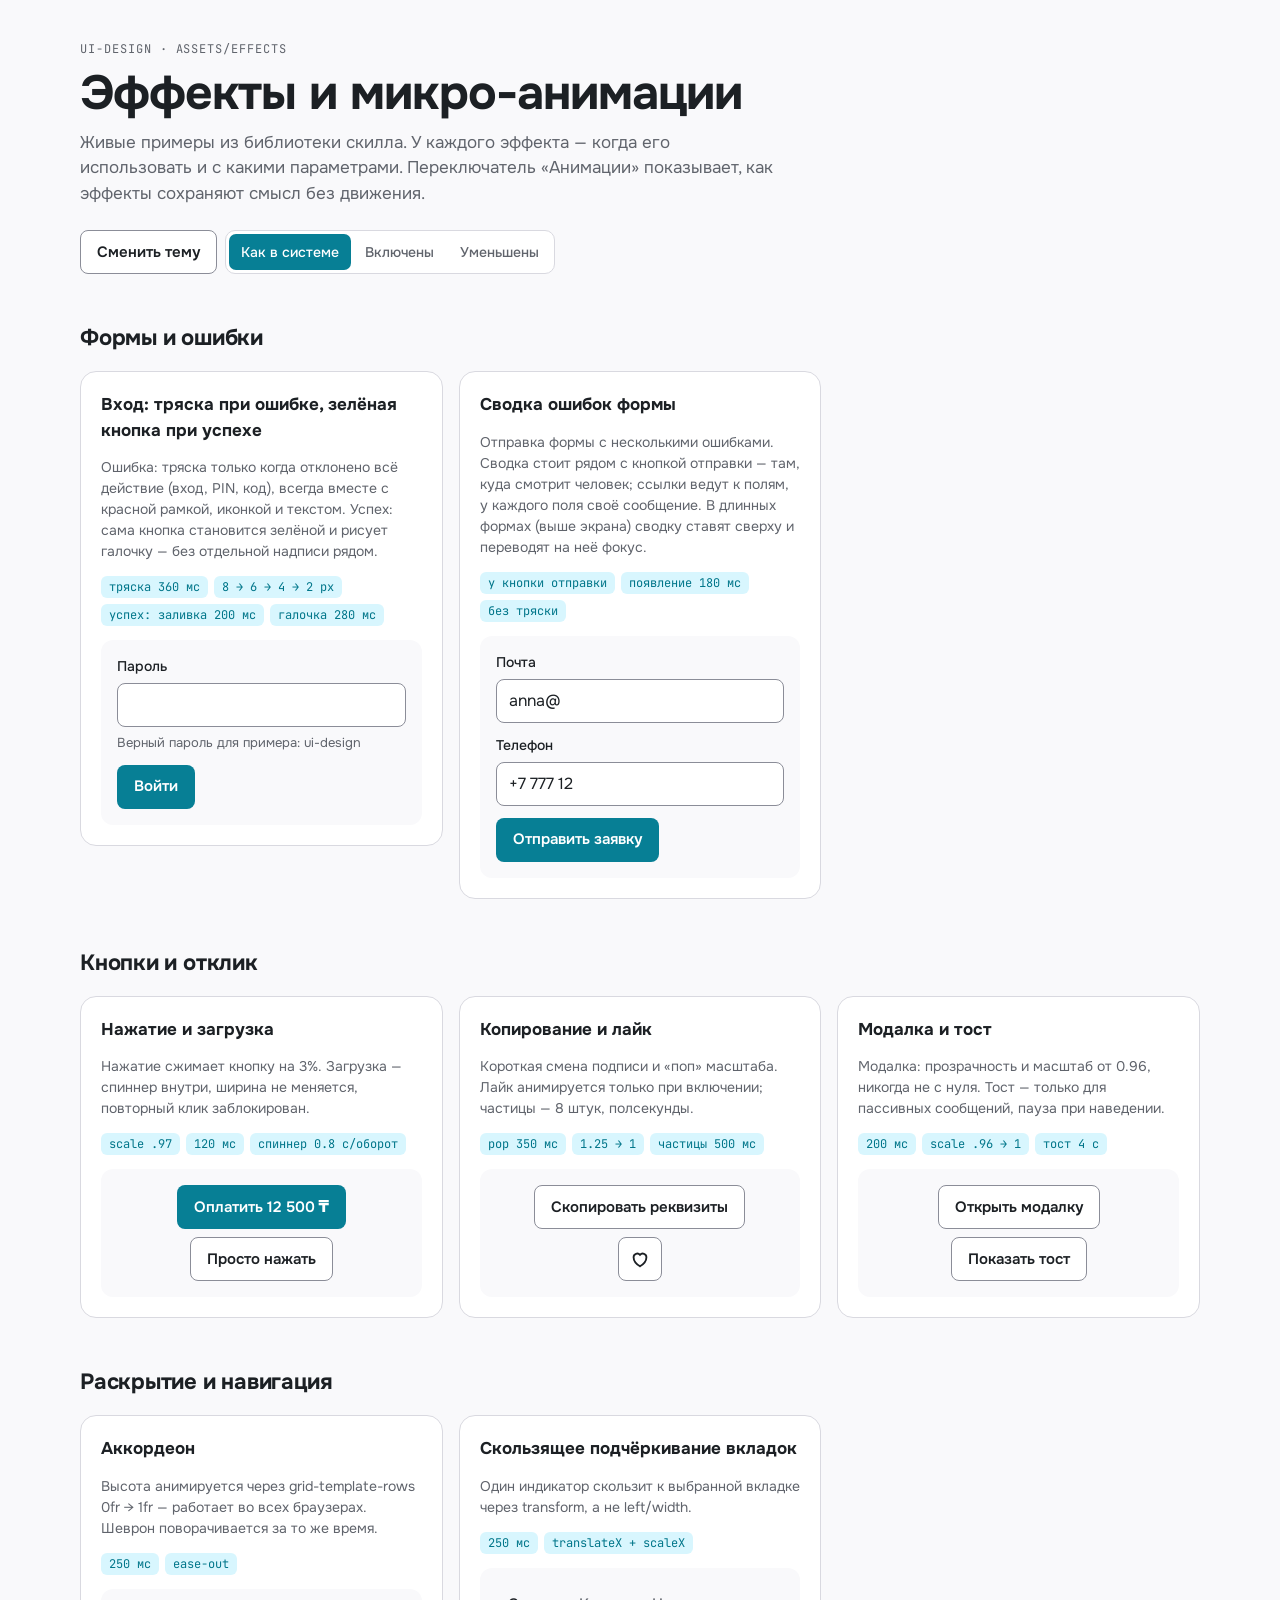
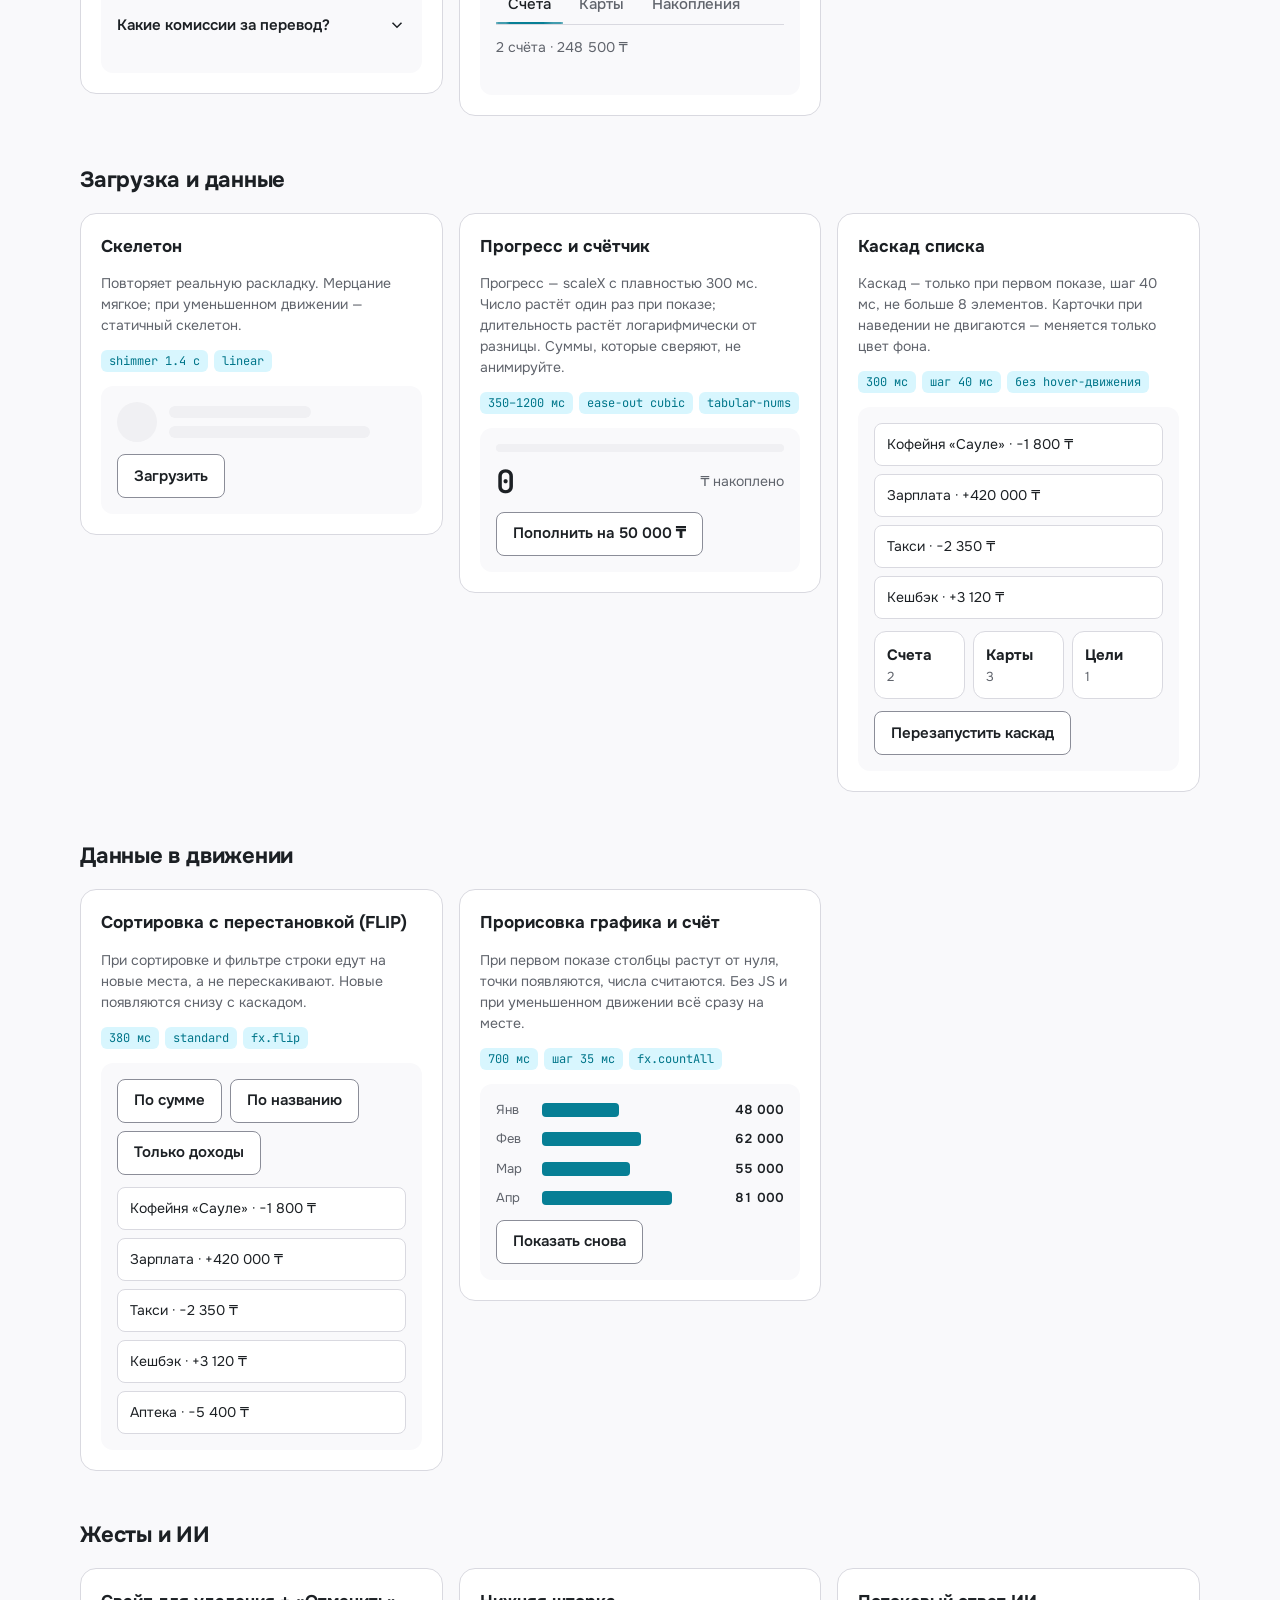
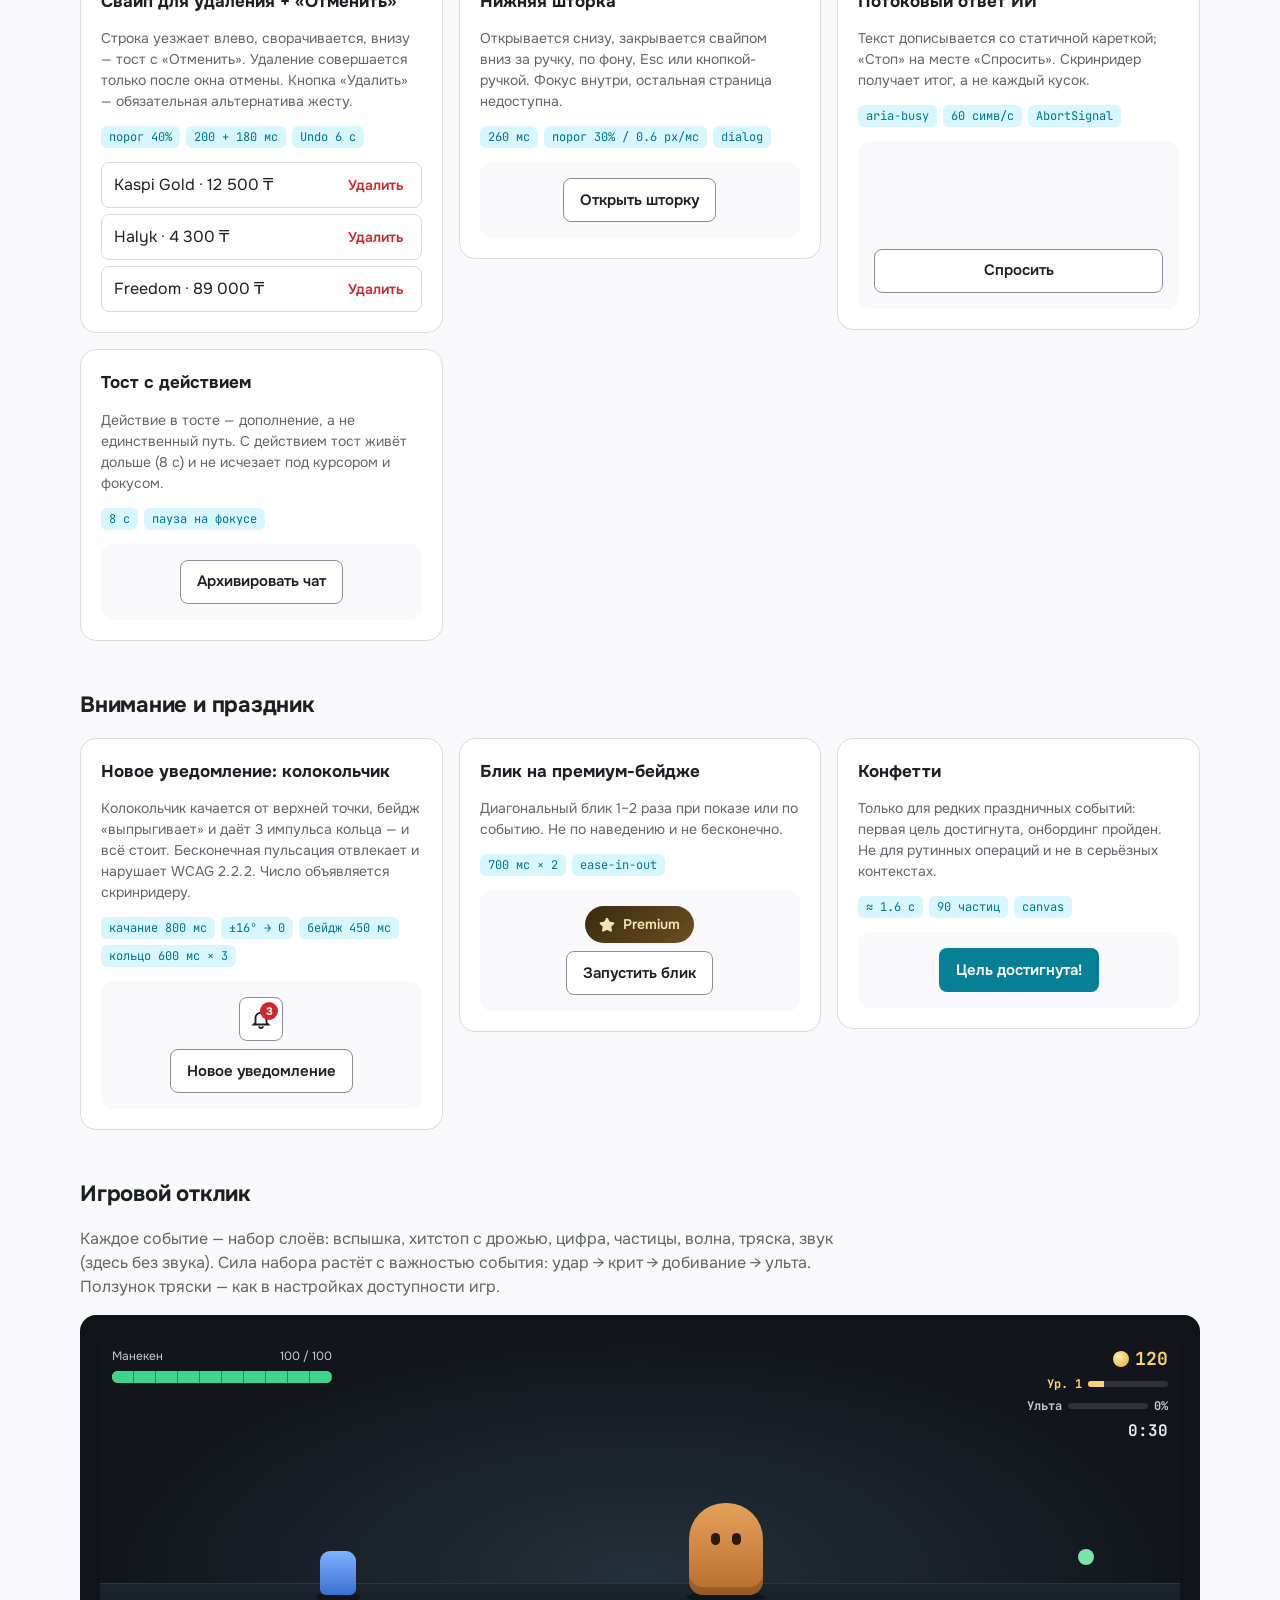
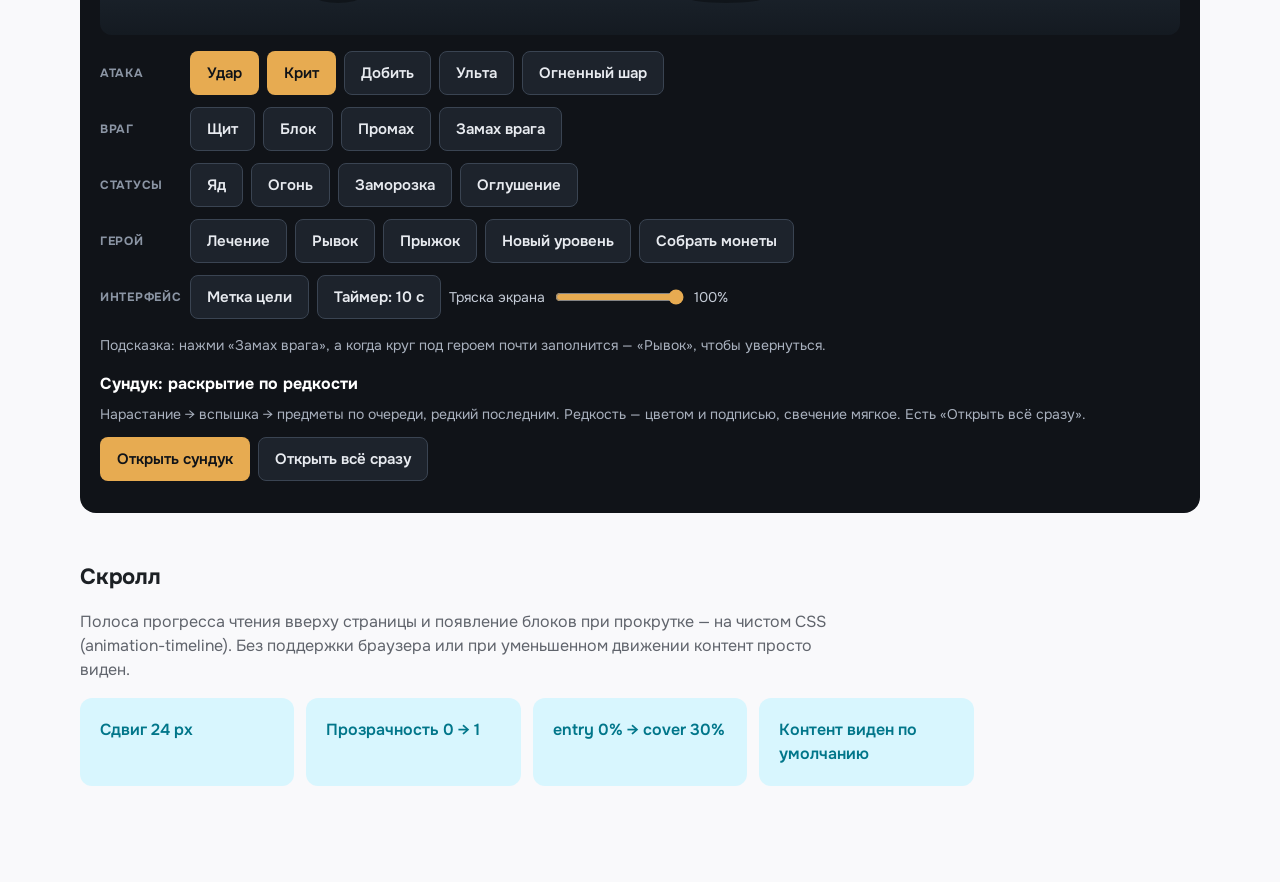
==== commit 13603cca: "effects: bottom sheet, swipe to delete with Undo, toast action, AI streaming - fx.sheet(dialog): bot" ====
--- a/ui-design/assets/effects/demo.html
+++ b/ui-design/assets/effects/demo.html
@@ -274,6 +274,12 @@
   :root[data-motion="full"] .dummy.is-dead{ transition: opacity .6s ease-out; }
   :root[data-motion="full"] .ult.is-ready .ult-bar{ animation: ult-glow 1s ease-in-out 3; }
 /* <<< motion-full override */
+.swipe-list{ list-style: none; margin: 0; padding: 0; display: flex; flex-direction: column; gap: 6px; }
+.swipe-row{ display: flex; align-items: center; justify-content: space-between; gap: 8px; padding: 6px 6px 6px 12px; border: 1px solid var(--border); border-radius: var(--r-sm); background: var(--surface); user-select: none; cursor: grab; }
+.btn-sm{ min-height: 32px; padding: 0 10px; font-size: 14px; }
+.btn-ghost{ background: transparent; color: var(--danger); border-color: transparent; }
+.btn-ghost:hover{ background: var(--danger-soft); }
+.stream-out{ min-height: 4.5em; margin: 0 0 12px; font-size: 15px; line-height: 1.5; }
 </style>
 </head>
 <body>
@@ -466,6 +472,48 @@
       </article>
     </div>
   </section>
+
+  <section class="section" aria-labelledby="s-gest">
+    <h2 class="fx-enter" id="s-gest">Жесты и ИИ</h2>
+    <div class="grid">
+      <article class="card fx-enter">
+        <h3>Свайп для удаления + «Отменить»</h3>
+        <p class="when">Строка уезжает влево, сворачивается, внизу — тост с «Отменить». Удаление совершается только после окна отмены. Кнопка «Удалить» — обязательная альтернатива жесту.</p>
+        <div class="chips"><span class="chip">порог 40%</span><span class="chip">200 + 180 мс</span><span class="chip">Undo 6 с</span></div>
+        <ul class="swipe-list" id="swipeList">
+          <li class="swipe-row"><span>Kaspi Gold · 12 500 ₸</span><button class="btn btn-ghost btn-sm" type="button">Удалить</button></li>
+          <li class="swipe-row"><span>Halyk · 4 300 ₸</span><button class="btn btn-ghost btn-sm" type="button">Удалить</button></li>
+          <li class="swipe-row"><span>Freedom · 89 000 ₸</span><button class="btn btn-ghost btn-sm" type="button">Удалить</button></li>
+        </ul>
+      </article>
+      <article class="card fx-enter">
+        <h3>Нижняя шторка</h3>
+        <p class="when">Открывается снизу, закрывается свайпом вниз за ручку, по фону, Esc или кнопкой-ручкой. Фокус внутри, остальная страница недоступна.</p>
+        <div class="chips"><span class="chip">260 мс</span><span class="chip">порог 30% / 0.6 px/мс</span><span class="chip">dialog</span></div>
+        <div class="demo row"><button class="btn btn-secondary fx-btn" type="button" id="sheetBtn">Открыть шторку</button></div>
+      </article>
+      <article class="card fx-enter">
+        <h3>Потоковый ответ ИИ</h3>
+        <p class="when">Текст дописывается со статичной кареткой; «Стоп» на месте «Спросить». Скринридер получает итог, а не каждый кусок.</p>
+        <div class="chips"><span class="chip">aria-busy</span><span class="chip">60 симв/с</span><span class="chip">AbortSignal</span></div>
+        <div class="demo"><p class="stream-out" id="streamOut" aria-live="off"></p>
+          <button class="btn btn-secondary fx-btn" type="button" id="streamBtn">Спросить</button></div>
+      </article>
+      <article class="card fx-enter">
+        <h3>Тост с действием</h3>
+        <p class="when">Действие в тосте — дополнение, а не единственный путь. С действием тост живёт дольше (8 с) и не исчезает под курсором и фокусом.</p>
+        <div class="chips"><span class="chip">8 с</span><span class="chip">пауза на фокусе</span></div>
+        <div class="demo row"><button class="btn btn-secondary fx-btn" type="button" id="toastActBtn">Архивировать чат</button></div>
+      </article>
+    </div>
+  </section>
+
+  <dialog class="fx-sheet" id="sheet" aria-labelledby="sheetTitle">
+    <button class="fx-sheet-handle" type="button"></button>
+    <h3 id="sheetTitle" class="fx-sheet-grip" style="margin:4px 0 12px">Фильтры</h3>
+    <p style="margin:0 0 16px;color:var(--text-2)">Потяните за ручку вниз, нажмите на фон или Esc.</p>
+    <div class="row" style="display:flex;gap:8px;flex-wrap:wrap"><button class="btn btn-primary" type="button" id="sheetApply">Применить</button></div>
+  </dialog>
 
   <section class="section" aria-labelledby="s-attn">
     <h2 class="fx-enter" id="s-attn">Внимание и праздник</h2>
@@ -1176,6 +1224,30 @@
   }
   $("chestBtn").addEventListener("click", function () { openChest(false); });
   $("chestSkip").addEventListener("click", function () { openChest(true); });
+
+  /* ---- жесты и ИИ ---- */
+  Array.prototype.forEach.call(document.querySelectorAll("#swipeList .swipe-row"), function (row) {
+    fx.swipeToDelete(row, {
+      button: row.querySelector("button"), label: "Платёж удалён",
+      onCommit: function () { row.remove(); }
+    });
+  });
+  var sh = fx.sheet($("sheet"));
+  $("sheetBtn").addEventListener("click", function () { sh.open(); });
+  $("sheetApply").addEventListener("click", function () { sh.close(); fx.toast("Фильтры применены"); });
+  var ctrl = null;
+  $("streamBtn").addEventListener("click", function () {
+    var b = this;
+    if (ctrl) { ctrl.abort(); return; }
+    ctrl = new AbortController();
+    $("streamOut").textContent = "";
+    b.textContent = "Стоп"; b.setAttribute("aria-label", "Остановить ответ");
+    fx.stream($("streamOut"), "Комиссия за перевод между своими картами — 0 ₸. На карты других банков — 0,95%, минимум 200 ₸. Лимит без комиссии — 1 000 000 ₸ в месяц.", { cps: 60, signal: ctrl.signal })
+      .then(function () { ctrl = null; b.textContent = "Спросить"; b.removeAttribute("aria-label"); });
+  });
+  $("toastActBtn").addEventListener("click", function () {
+    fx.toast("Чат перенесён в архив", { action: { label: "Отменить", onClick: function () { fx.toast("Чат возвращён"); } } });
+  });
 })();
 </script>
 </body>
--- a/ui-design/assets/effects/effects.css
+++ b/ui-design/assets/effects/effects.css
@@ -64,6 +64,30 @@
 .fx-toast-close:hover{ opacity: 1; }
 .fx-toast-close:focus-visible{ outline: 2px solid currentColor; outline-offset: 2px; opacity: 1; }
 .fx-toast[data-state="enter"], .fx-toast[data-state="exit"]{ opacity: 0; }
+.fx-toast-action{
+  flex: none; min-height: 24px; margin: -4px 0; padding: 4px 6px; border: 0; border-radius: 4px;
+  background: none; color: inherit; font: inherit; font-weight: 600; text-decoration: underline; text-underline-offset: 3px; cursor: pointer;
+}
+.fx-toast-action:focus-visible{ outline: 2px solid currentColor; outline-offset: 2px; }
+
+/* Свайп для удаления (fx.swipeToDelete): вертикальная прокрутка остаётся у браузера */
+.fx-swipe{ touch-action: pan-y; }
+.fx-swipe.is-armed{ background: var(--danger-soft, #feebec); }
+
+/* Нижняя шторка (fx.sheet) */
+dialog.fx-sheet{
+  position: fixed; inset: auto 0 0 0; margin: 0 auto; width: min(100%, 640px); max-width: 100%; max-height: 90dvh;
+  border: 0; border-radius: 16px 16px 0 0; padding: 4px 20px calc(20px + env(safe-area-inset-bottom, 0px));
+  background: var(--surface, #fff); color: var(--text, #111); box-shadow: 0 -12px 40px -12px rgb(0 0 0 / .3); overflow: auto;
+}
+dialog.fx-sheet::backdrop{ background: rgb(0 0 0 / .4); }
+.fx-sheet-handle{ display: block; width: 100%; min-height: 32px; padding: 12px 0; border: 0; background: none; cursor: grab; touch-action: none; }
+.fx-sheet-handle::before{ content: ""; display: block; width: 40px; height: 4px; margin: 0 auto; border-radius: 2px; background: var(--border-strong, #888); }
+.fx-sheet-handle:focus-visible{ outline: 2px solid var(--focus, currentColor); outline-offset: -2px; border-radius: 8px; }
+.fx-sheet-grip{ touch-action: none; }
+
+/* Каретка потокового ответа (fx.stream): статичная, без бесконечного мигания */
+.fx-caret{ display: inline-block; width: .5em; height: 1em; margin-left: 1px; vertical-align: -.12em; border-radius: 1px; background: currentColor; opacity: .6; }
 
 .fx-scroll-progress{
   position: fixed; inset: 0 0 auto; height: 3px; z-index: 60; background: var(--fx-accent);
@@ -146,6 +170,9 @@
   :root:not([data-motion="reduce"]) .fx-toast{ transition: opacity 300ms var(--fx-ease-out), transform 300ms var(--fx-ease-out); }
   :root:not([data-motion="reduce"]) .fx-toast[data-state="enter"],
   :root:not([data-motion="reduce"]) .fx-toast[data-state="exit"]{ transform: translateY(12px); }
+  :root:not([data-motion="reduce"]) dialog.fx-sheet{ transition: transform 200ms var(--fx-ease-out); }
+  :root:not([data-motion="reduce"]) dialog.fx-sheet[open]{ animation: fx-sheet-in 260ms var(--fx-ease-out); }
+  :root:not([data-motion="reduce"]) dialog.fx-sheet[open]::backdrop{ animation: fx-fade 260ms var(--fx-ease-out); }
 
   :root:not([data-motion="reduce"]) .fx-stagger > *{ animation: fx-rise 300ms var(--fx-ease-out) both; animation-delay: calc(min(var(--i, 0), 7) * 40ms); }
 
@@ -243,6 +270,7 @@
   :root:not([data-motion="reduce"])::view-transition-new(root){ animation: fx-circle 550ms var(--fx-ease-out); }
 }
 
+@keyframes fx-sheet-in{ from{ transform: translateY(100%); } }
 @keyframes fx-enter{ from{ opacity: 0; transform: translateY(16px); } }
 @keyframes fx-fade{ from{ opacity: 0; } }
 @keyframes fx-scale-x{ from{ scale: 0 1; } }
@@ -326,6 +354,9 @@
   :root[data-motion="full"] .fx-toast{ transition: opacity 300ms var(--fx-ease-out), transform 300ms var(--fx-ease-out); }
   :root[data-motion="full"] .fx-toast[data-state="enter"],
   :root[data-motion="full"] .fx-toast[data-state="exit"]{ transform: translateY(12px); }
+  :root[data-motion="full"] dialog.fx-sheet{ transition: transform 200ms var(--fx-ease-out); }
+  :root[data-motion="full"] dialog.fx-sheet[open]{ animation: fx-sheet-in 260ms var(--fx-ease-out); }
+  :root[data-motion="full"] dialog.fx-sheet[open]::backdrop{ animation: fx-fade 260ms var(--fx-ease-out); }
 
   :root[data-motion="full"] .fx-stagger > *{ animation: fx-rise 300ms var(--fx-ease-out) both; animation-delay: calc(min(var(--i, 0), 7) * 40ms); }
 
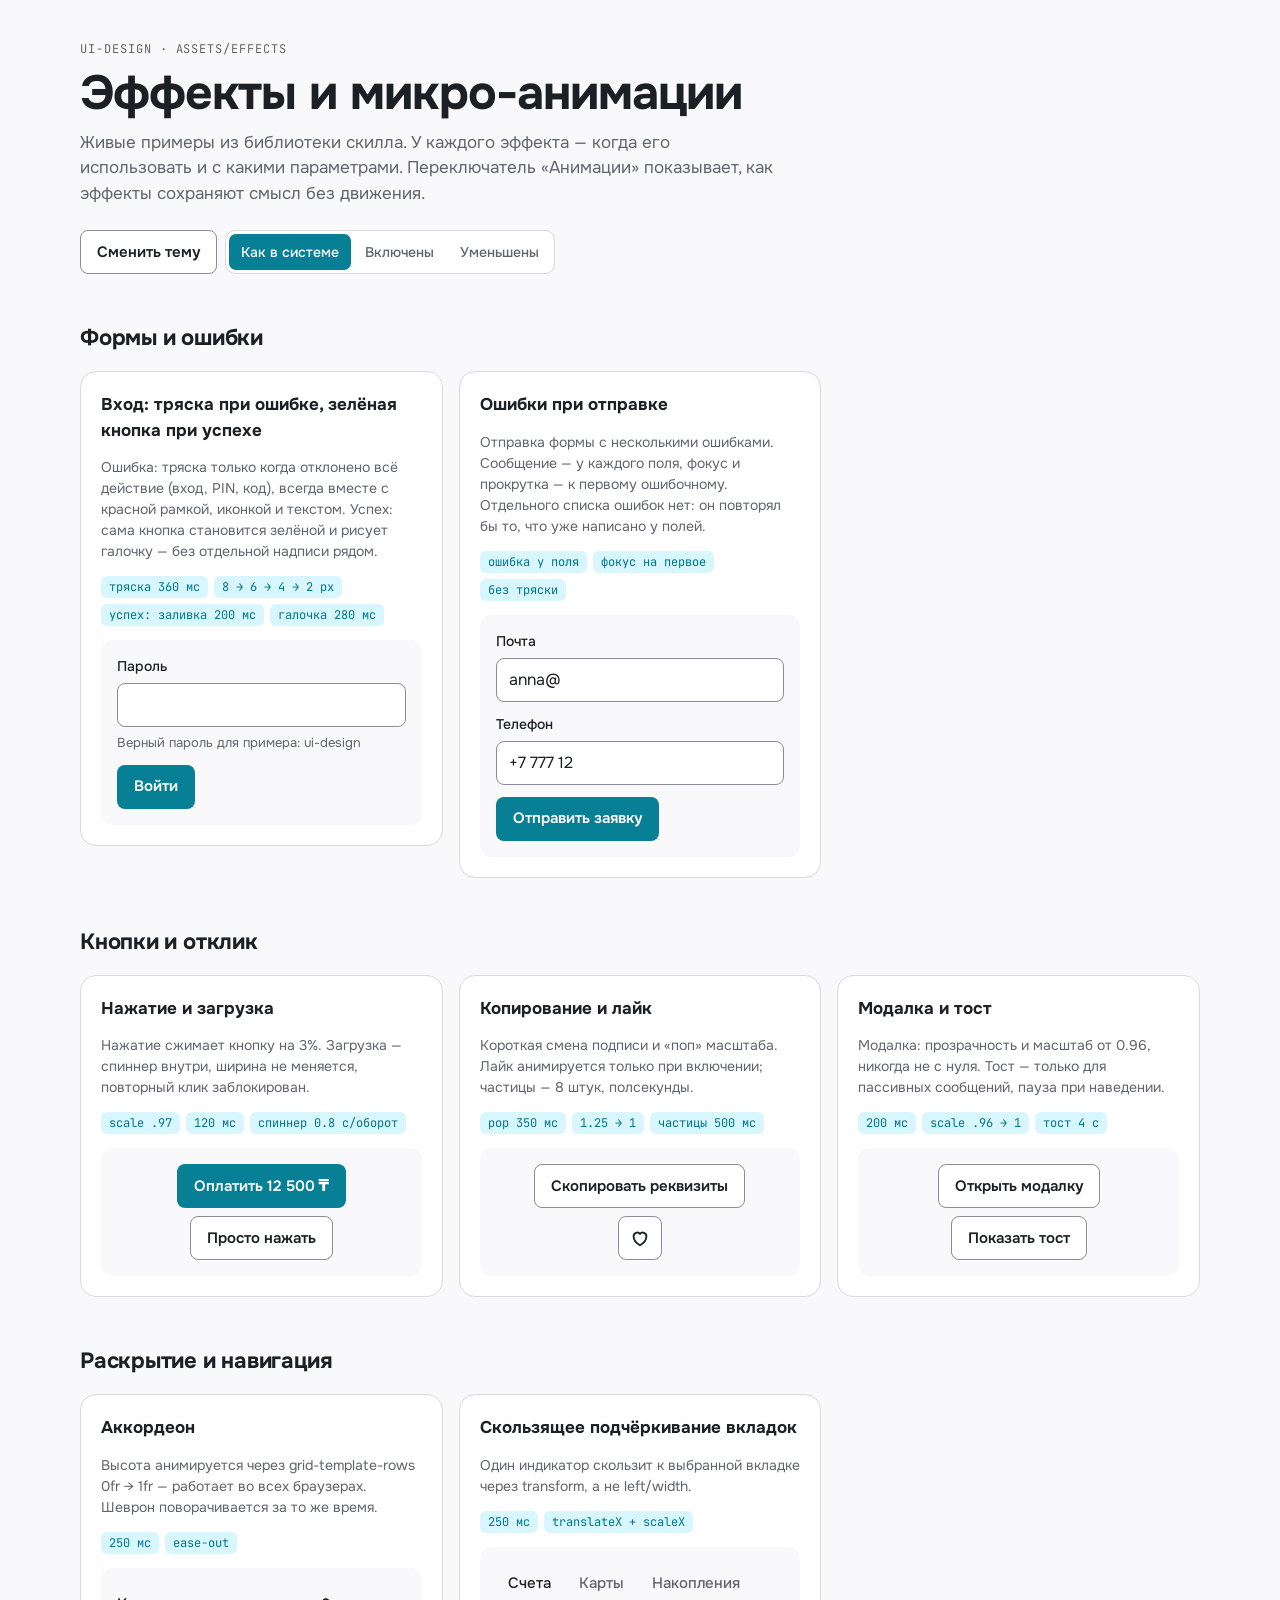
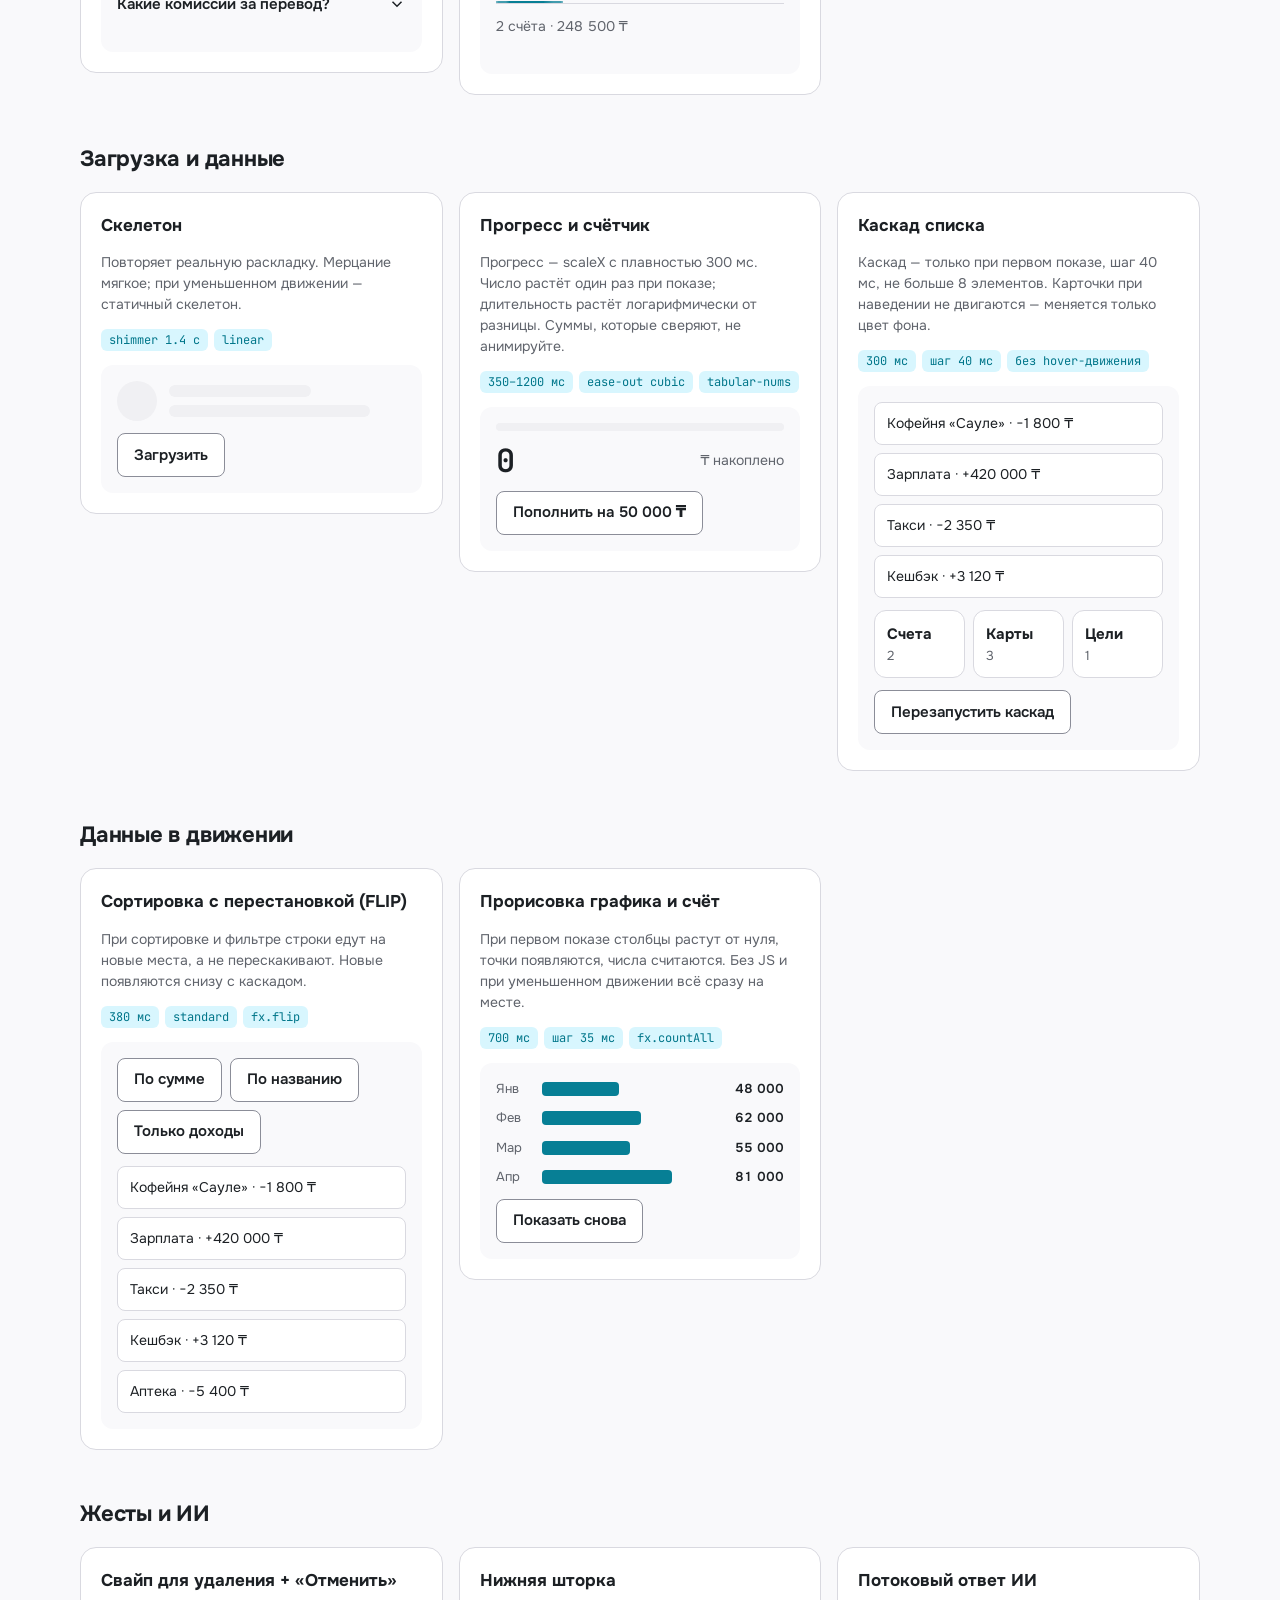
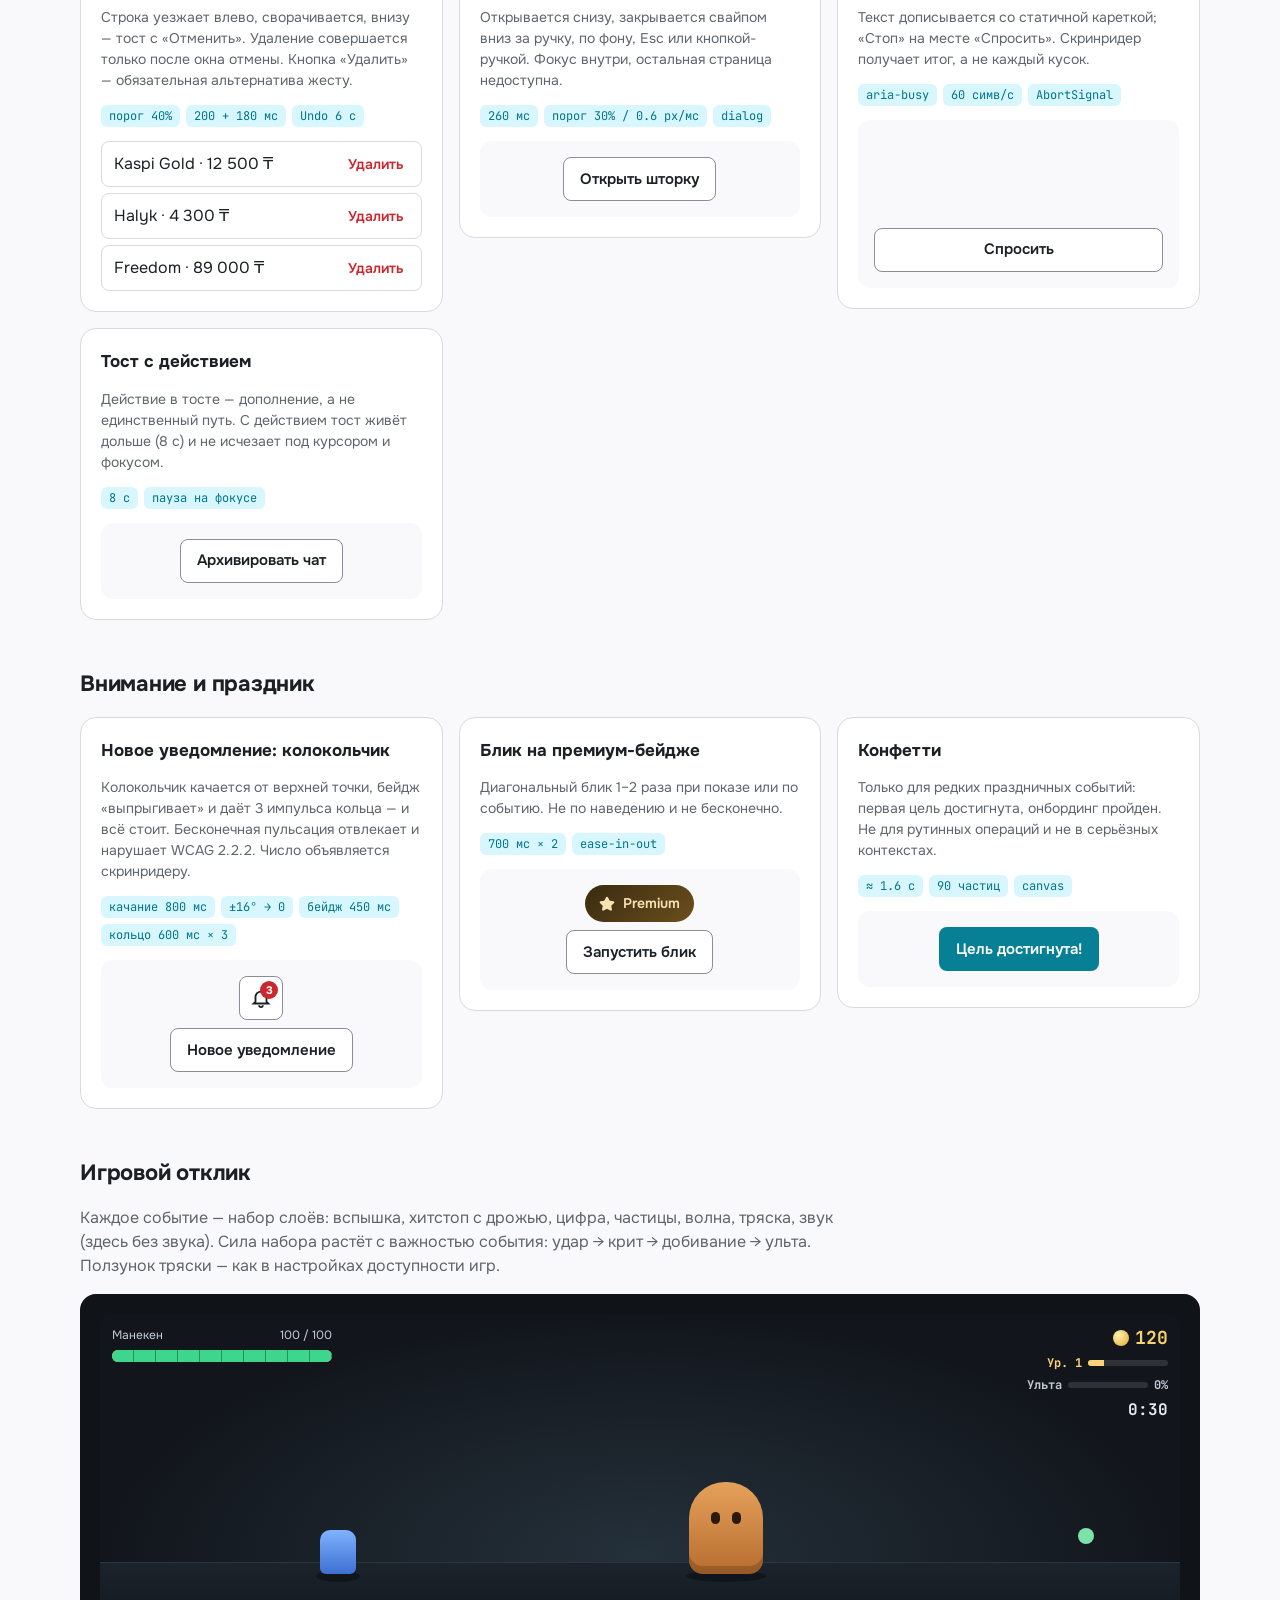
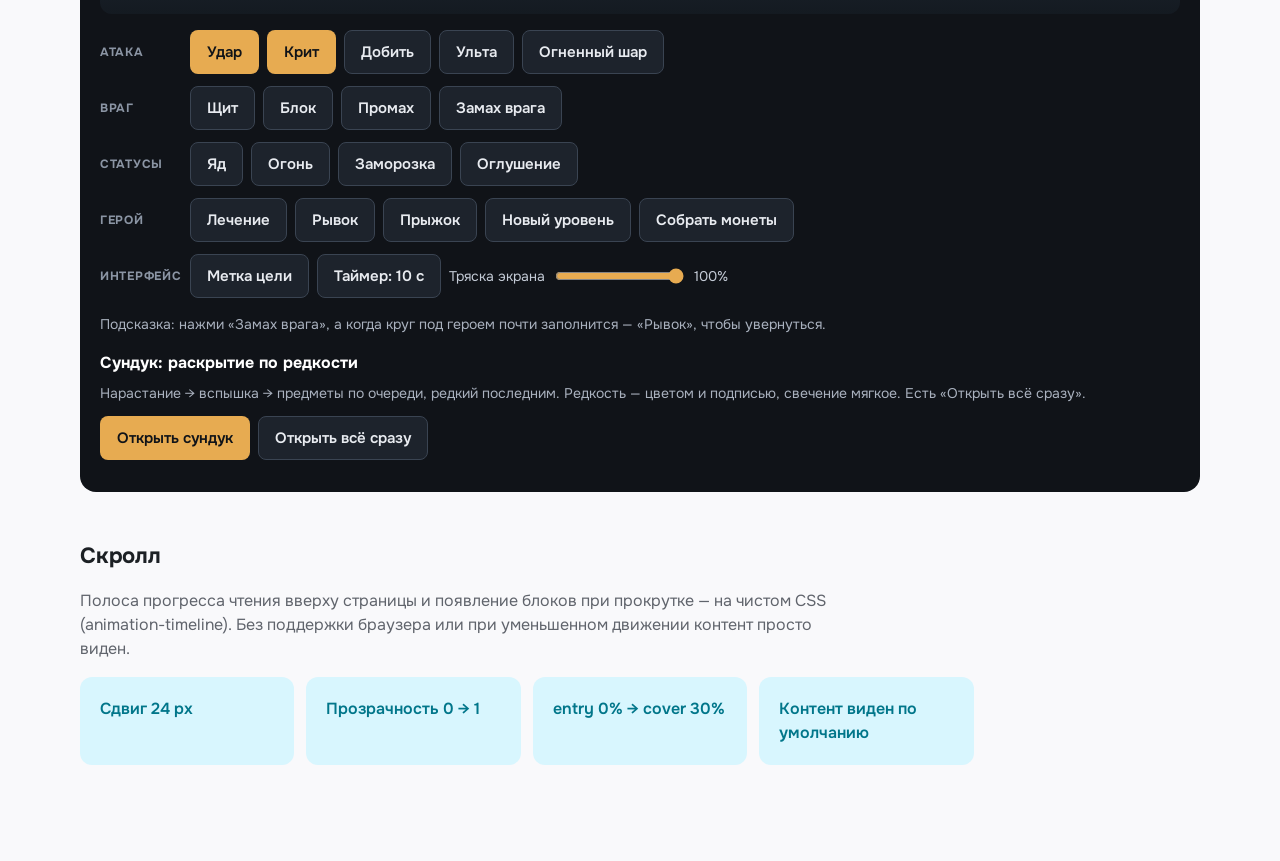
==== commit 0cd41509: "Errors live at the field: drop the error-summary block When a form is submitted with errors, focus a" ====
--- a/ui-design/assets/effects/demo.html
+++ b/ui-design/assets/effects/demo.html
@@ -74,10 +74,6 @@
 .fx-check{ width: 28px; height: 28px; }
 .fx-check circle, .fx-check path{ fill: none; stroke: var(--success); stroke-width: 2.5; stroke-linecap: round; stroke-linejoin: round; }
 
-.summary{ border: 2px solid var(--danger); border-radius: var(--r-sm); padding: 12px 14px; background: var(--danger-soft); }
-.summary h4{ margin: 0 0 6px; font-size: 15px; color: var(--danger); }
-.summary ul{ margin: 0; padding-left: 18px; }
-.summary a{ color: var(--danger); }
 
 .heart svg{ width: 22px; height: 22px; }
 .heart[aria-pressed="true"] svg path{ fill: var(--danger); stroke: var(--danger); }
@@ -323,16 +319,12 @@
       </article>
 
       <article class="card fx-enter">
-        <h3>Сводка ошибок формы</h3>
-        <p class="when">Отправка формы с несколькими ошибками. Сводка стоит рядом с кнопкой отправки — там, куда смотрит человек; ссылки ведут к полям, у каждого поля своё сообщение. В длинных формах (выше экрана) сводку ставят сверху и переводят на неё фокус.</p>
-        <div class="chips"><span class="chip">у кнопки отправки</span><span class="chip">появление 180 мс</span><span class="chip">без тряски</span></div>
+        <h3>Ошибки при отправке</h3>
+        <p class="when">Отправка формы с несколькими ошибками. Сообщение — у каждого поля, фокус и прокрутка — к первому ошибочному. Отдельного списка ошибок нет: он повторял бы то, что уже написано у полей.</p>
+        <div class="chips"><span class="chip">ошибка у поля</span><span class="chip">фокус на первое</span><span class="chip">без тряски</span></div>
         <form class="demo" id="regForm" novalidate>
           <div class="field"><label for="regEmail">Почта</label><input id="regEmail" type="email" autocomplete="email" value="anna@"><p class="err" id="regEmailErr" hidden></p></div>
           <div class="field"><label for="regPhone">Телефон</label><input id="regPhone" type="tel" autocomplete="tel" value="+7 777 12"><p class="err" id="regPhoneErr" hidden></p></div>
-          <div class="summary" id="regSummary" tabindex="-1" hidden>
-            <h4>Исправьте 2 ошибки</h4>
-            <ul><li><a class="fx-link" href="#regEmail">Укажите почту в формате name@example.com</a></li><li><a class="fx-link" href="#regPhone">В номере телефона 11 цифр</a></li></ul>
-          </div>
           <div class="row"><button class="btn btn-primary fx-btn" type="submit">Отправить заявку</button></div>
         </form>
       </article>
@@ -688,9 +680,9 @@
     fx.resetSuccess($("loginBtn"));
   });
 
-  /* Сводка ошибок формы */
-  var reg = [["regEmail", /^[^@\s]+@[^@\s]+\.[^@\s]+$/, "Укажите почту в формате name@example.com"],
-             ["regPhone", /^\D*(\d\D*){11}$/, "В номере телефона 11 цифр"]];
+  /* Ошибки при отправке: у полей, фокус на первое */
+  var reg = [["regEmail", /^[^@\s]+@[^@\s]+\.[^@\s]+$/, "Неверная почта"],
+             ["regPhone", /^\D*(\d\D*){11}$/, "Неверный номер"]];
   $("regForm").addEventListener("submit", function (e) {
     e.preventDefault();
     var bad = reg.filter(function (r) { return !r[1].test($(r[0]).value); });
@@ -699,18 +691,11 @@
       if (bad.indexOf(r) >= 0) { f.classList.add("fx-field-error"); f.setAttribute("aria-invalid", "true"); err.textContent = r[2]; err.hidden = false; f.setAttribute("aria-describedby", err.id); }
       else fx.clearFieldError(f, err);
     });
-    var s = $("regSummary");
     if (bad.length) {
-      s.querySelector("h4").textContent = bad.length === 1 ? "Исправьте 1 ошибку" : "Исправьте " + bad.length + " ошибки";
-      s.querySelector("ul").innerHTML = bad.map(function (r) { return '<li><a href="#' + r[0] + '">' + r[2] + "</a></li>"; }).join("");
-      s.hidden = false;
-      if (!fx.reduced() && s.animate) s.animate([{ opacity: 0, transform: "translateY(-4px)" }, { opacity: 1, transform: "none" }], { duration: 180, easing: "cubic-bezier(.2,0,0,1)" });
-      s.focus();
-    } else { s.hidden = true; fx.toast("Заявка отправлена"); }
-  });
-  $("regSummary").addEventListener("click", function (e) {
-    var a = e.target.closest("a"); if (!a) return;
-    e.preventDefault(); $(a.getAttribute("href").slice(1)).focus();
+      var first = $(bad[0][0]);
+      first.scrollIntoView({ block: "center", behavior: fx.reduced() ? "auto" : "smooth" });
+      first.focus({ preventScroll: true });
+    } else fx.toast("Заявка отправлена");
   });
 
   /* Кнопки */
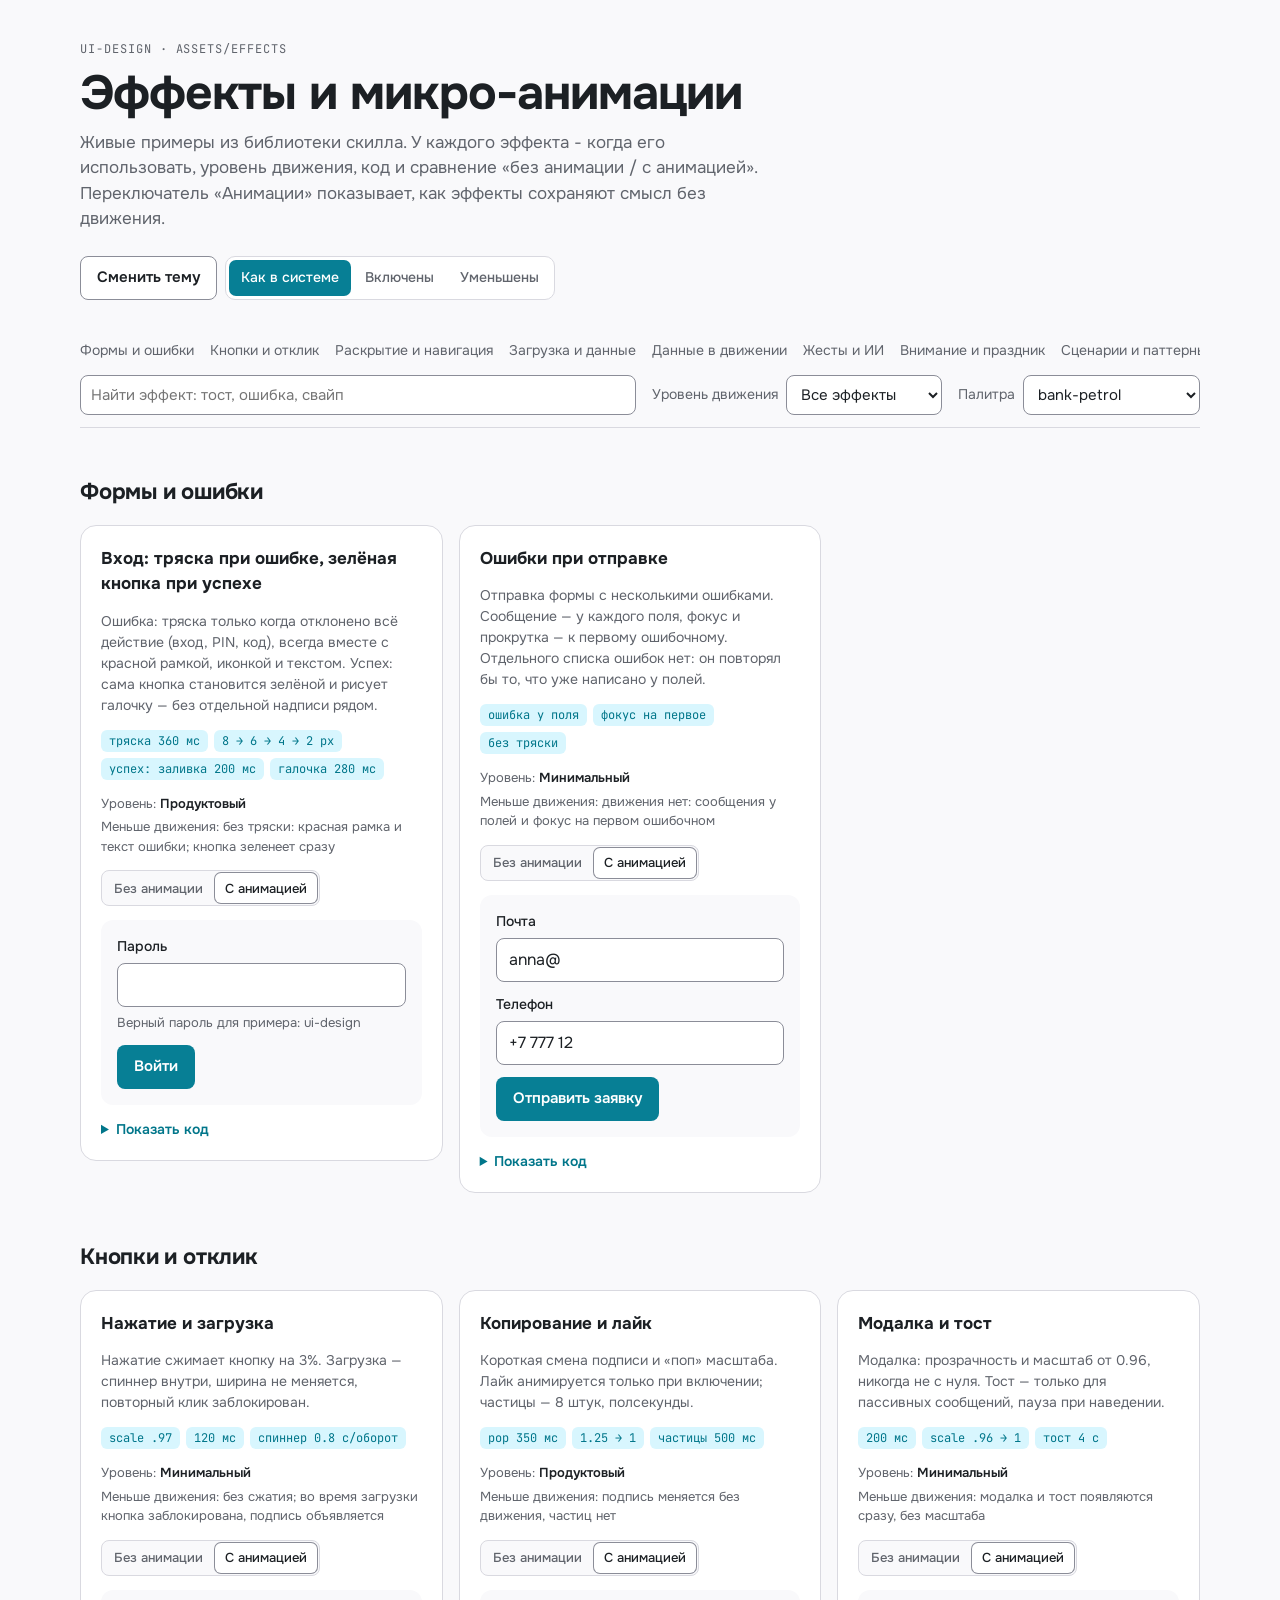
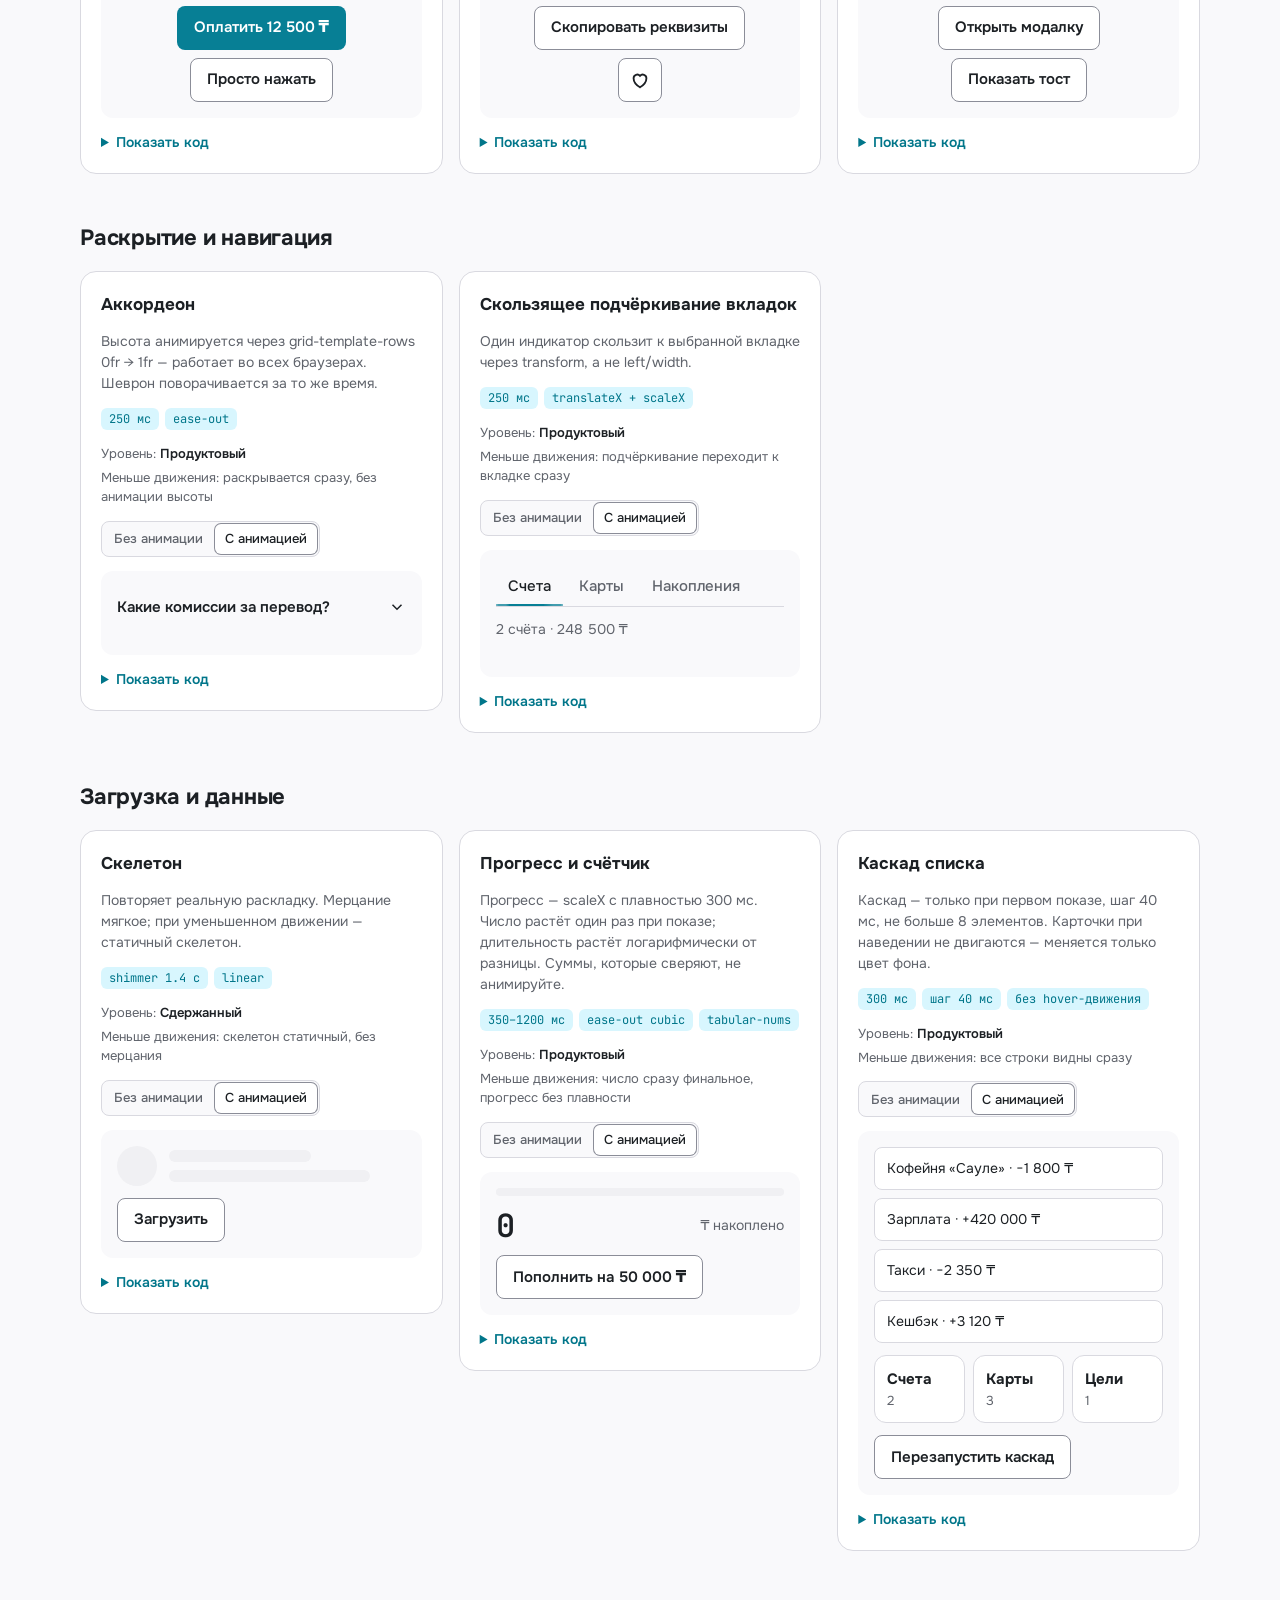
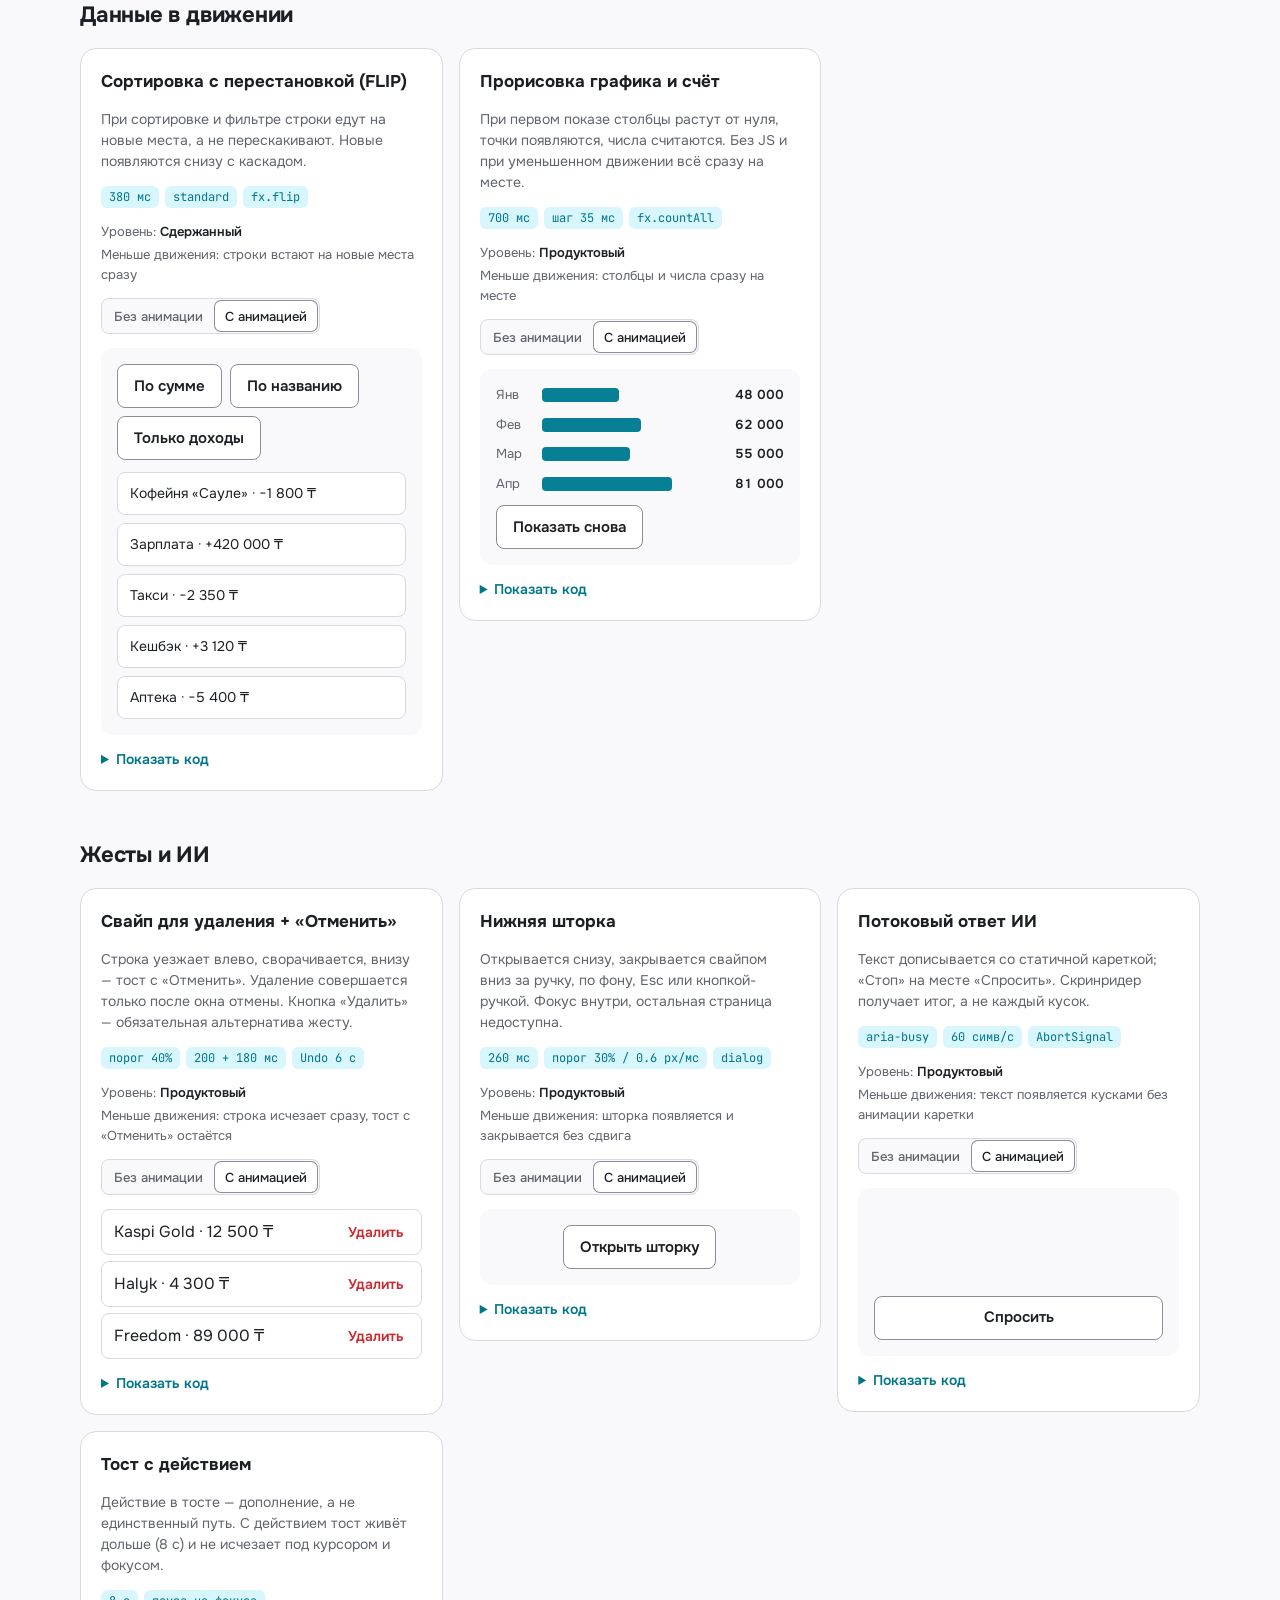
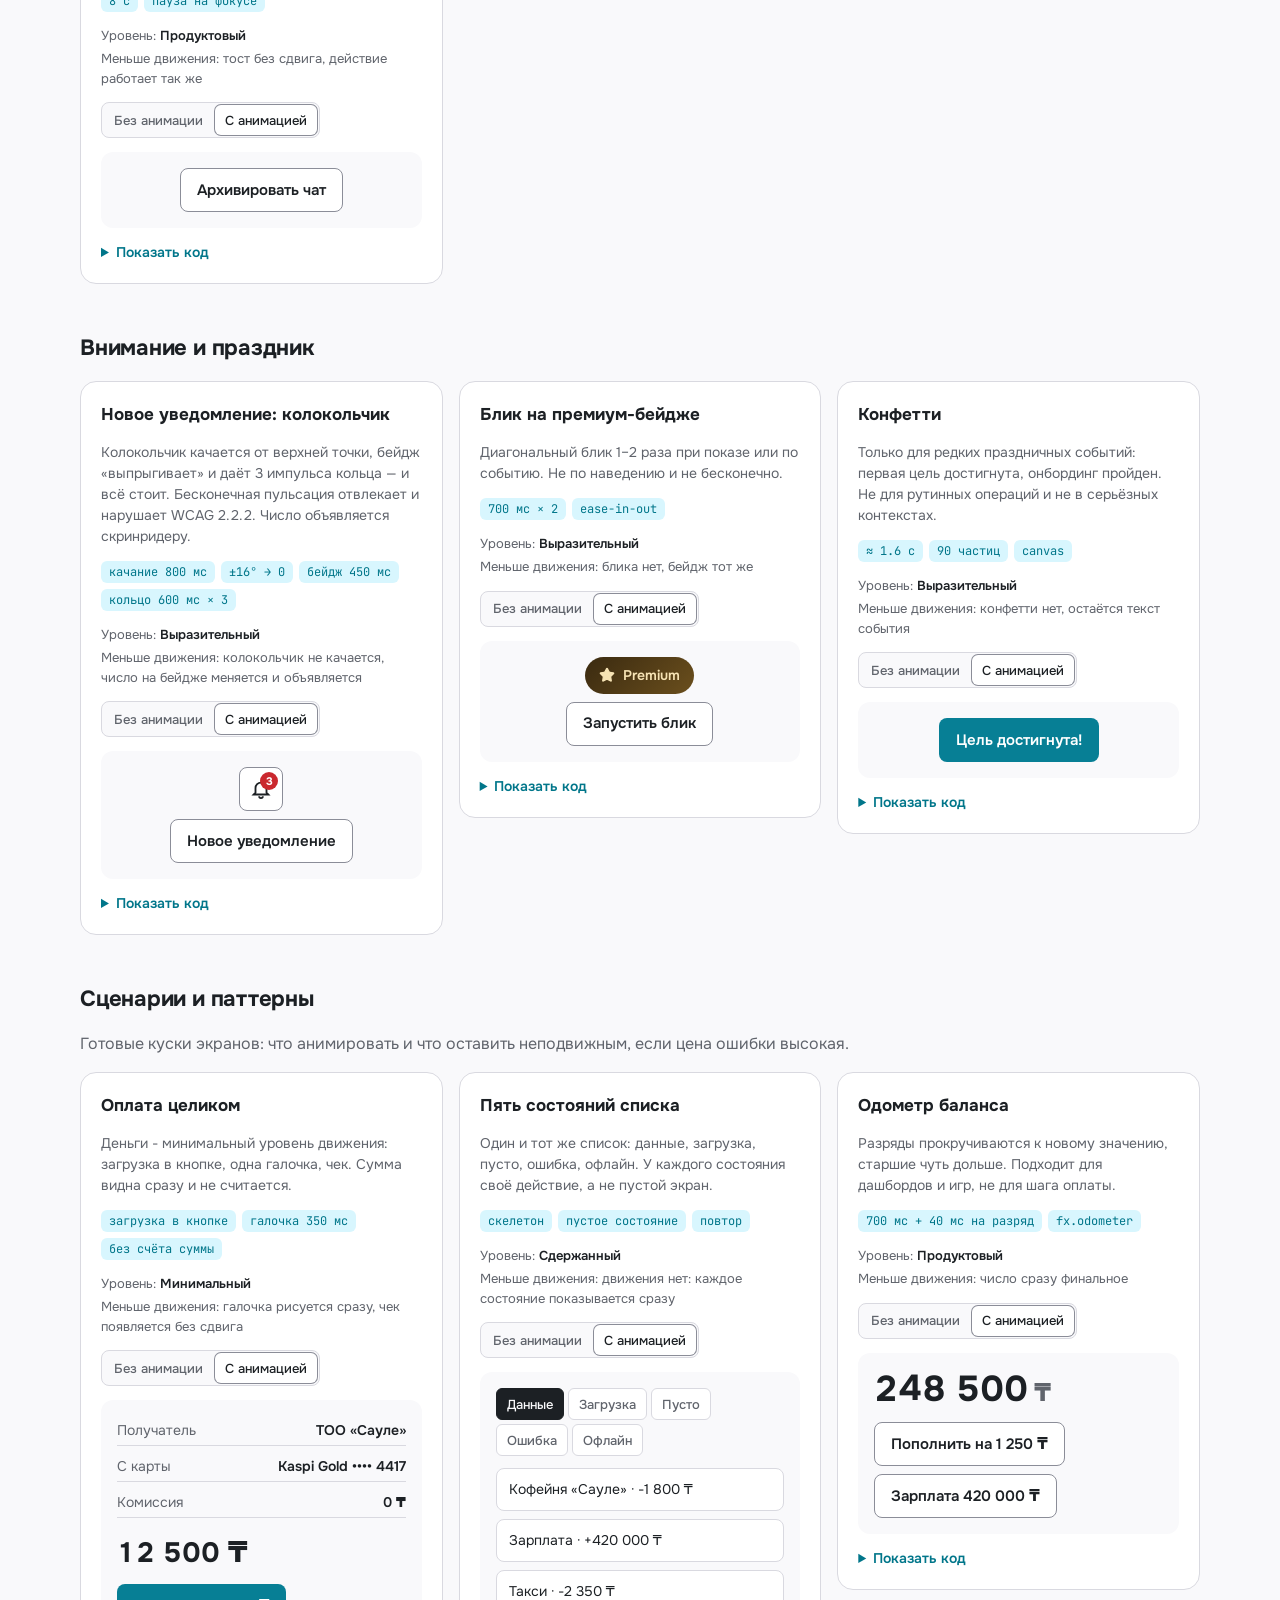
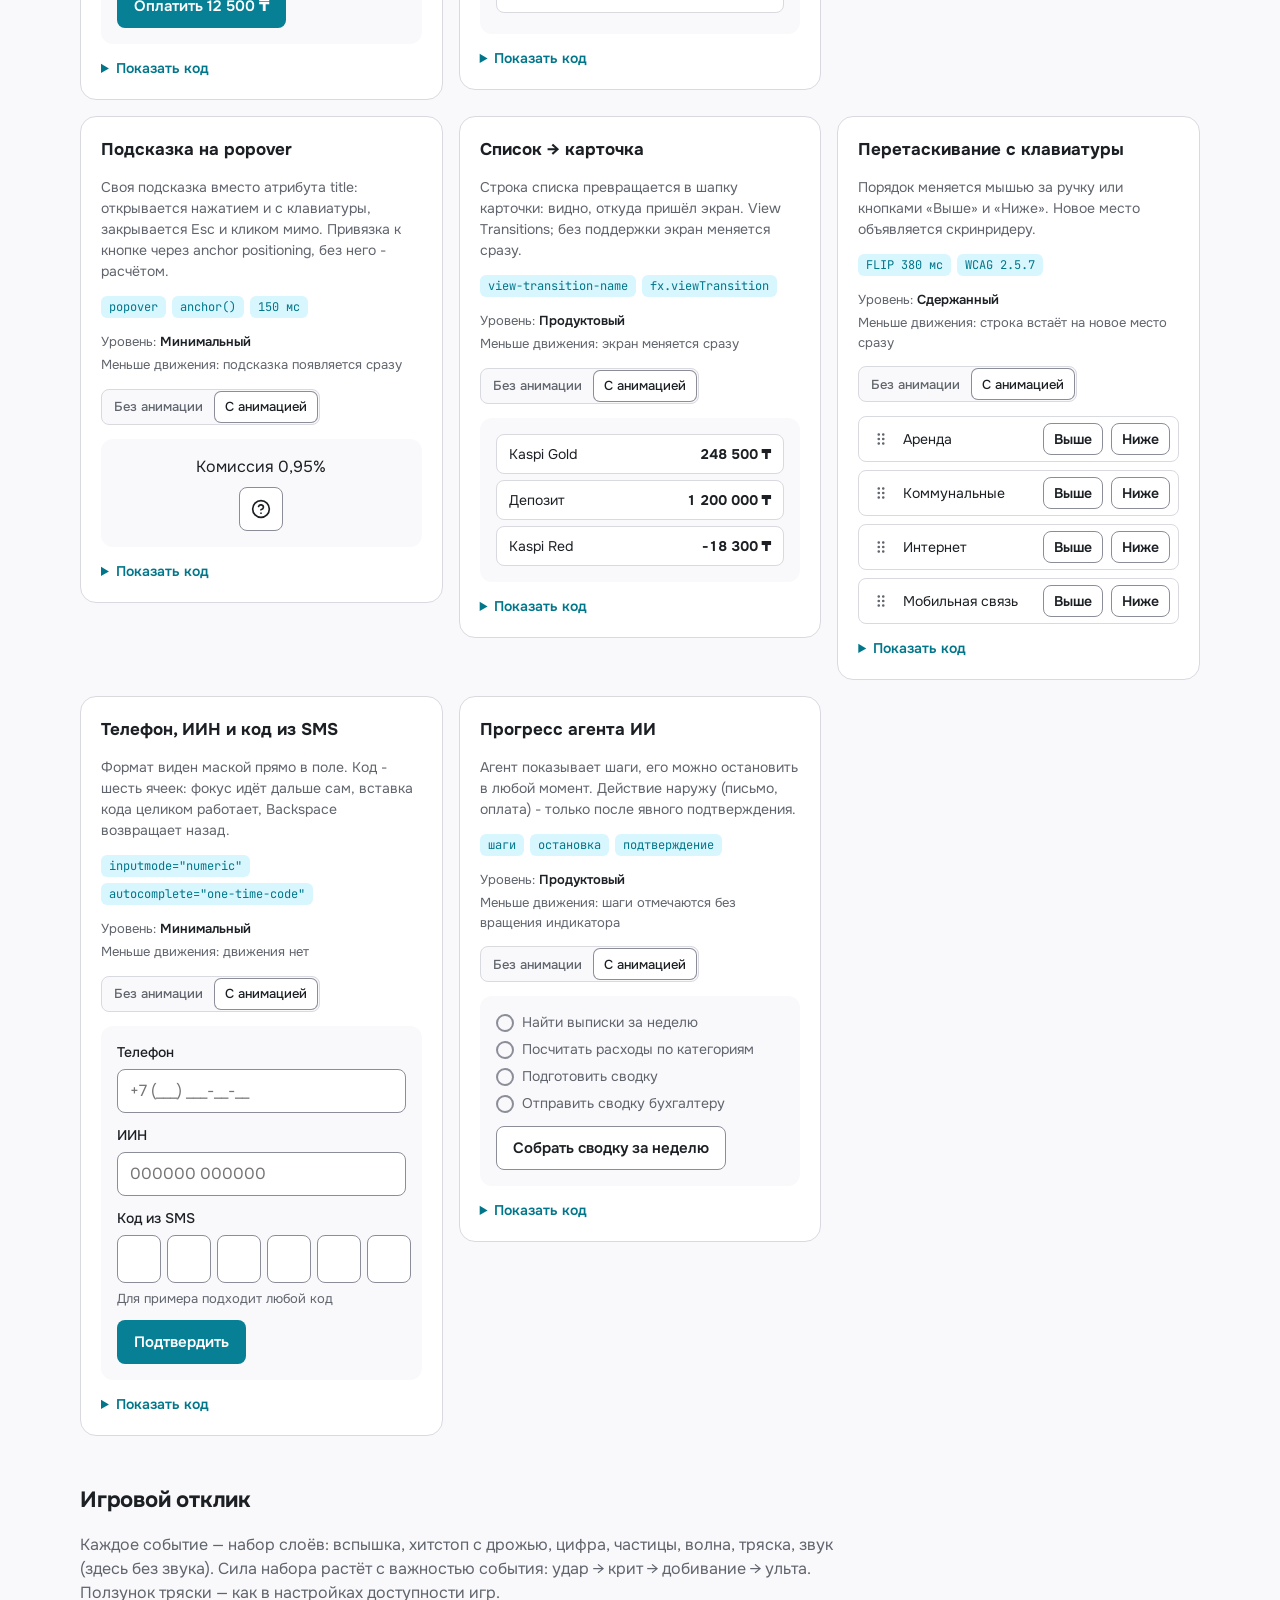
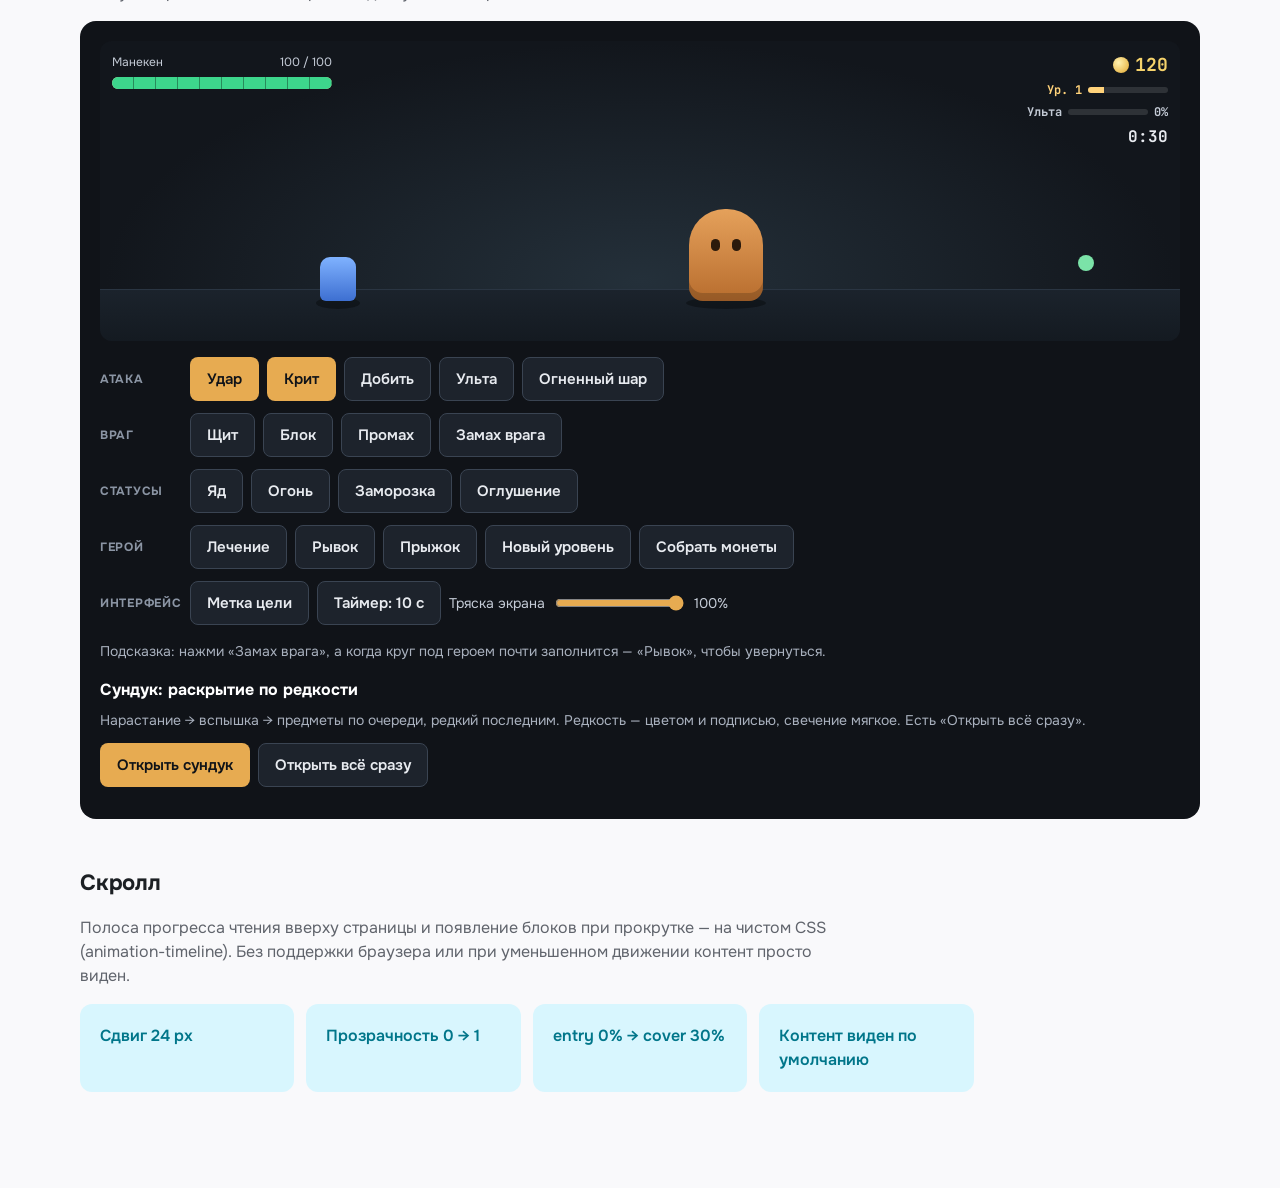
==== commit db8233c6: "Effects demo: toolbar, motion levels, before/after, code and new patterns Adds fx.odometer and fx.vi" ====
--- a/ui-design/assets/effects/demo.html
+++ b/ui-design/assets/effects/demo.html
@@ -277,6 +277,102 @@
 .btn-ghost:hover{ background: var(--danger-soft); }
 .stream-out{ min-height: 4.5em; margin: 0 0 12px; font-size: 15px; line-height: 1.5; }
 </style>
+<style>
+/* ---------- Панель: оглавление, поиск, уровень движения, палитра ---------- */
+.toolbar{ position: sticky; top: 0; z-index: 30; margin: -24px 0 0; padding: 12px 0; background: var(--bg); border-bottom: 1px solid var(--border); display: flex; flex-direction: column; gap: 10px; }
+.toc{ display: flex; gap: 4px 16px; overflow-x: auto; scrollbar-width: none; font-size: 14px; }
+.toc::-webkit-scrollbar{ display: none; }
+.toc a{ color: var(--text-2); text-decoration: none; white-space: nowrap; padding: 4px 0; }
+.toc a:hover{ color: var(--text); }
+.tools{ display: flex; flex-wrap: wrap; gap: 10px 16px; align-items: center; }
+.tools label{ display: inline-flex; align-items: center; gap: 8px; font-size: 14px; color: var(--text-2); }
+.tools select, .tools input{ font: 15px var(--font); color: var(--text); background: var(--surface); border: 1px solid var(--border-strong); border-radius: var(--r-sm); min-height: 40px; padding: 0 10px; }
+.tools .q{ flex: 1 1 220px; }
+.tools .q input{ width: 100%; }
+.lvl-note{ margin: 0; font-size: 14px; color: var(--text-2); }
+.empty-q{ color: var(--text-2); }
+
+/* ---------- Мета карточки ---------- */
+.meta{ display: flex; flex-direction: column; gap: 4px; font-size: 13px; color: var(--text-2); }
+.meta b{ color: var(--text); font-weight: 600; }
+.cmp{ display: inline-flex; align-self: flex-start; padding: 2px; gap: 2px; border: 1px solid var(--border); border-radius: 8px; background: var(--bg); }
+.cmp button{ font: 500 13px var(--font); color: var(--text-2); background: none; border: 0; border-radius: 6px; min-height: 30px; padding: 0 10px; cursor: pointer; }
+.cmp button[aria-pressed="true"]{ background: var(--surface); color: var(--text); box-shadow: 0 0 0 1px var(--border-strong); }
+details.code{ font-size: 14px; }
+details.code summary{ cursor: pointer; color: var(--accent-text); font-weight: 600; width: max-content; }
+details.code pre{ margin: 8px 0 0; padding: 12px; background: var(--bg); border-radius: var(--r-sm); overflow-x: auto; font: 13px/1.5 var(--mono); }
+details.code .btn{ margin-top: 8px; }
+.card.is-out, .is-out.arena-wrap, .is-out.reveal-grid{ opacity: .45; }
+.out-note{ font-size: 13px; color: var(--warning); font-weight: 600; }
+.is-plain, .is-plain *{ animation: none !important; transition: none !important; }
+
+/* ---------- Новые карточки ---------- */
+.pf-line{ display: flex; justify-content: space-between; gap: 12px; font-size: 14px; color: var(--text-2); padding: 4px 0; border-bottom: 1px solid var(--border); }
+.pf-line b{ color: var(--text); font-weight: 600; text-align: right; }
+.pf-sum{ margin: 8px 0 4px; font-size: 28px; font-weight: 700; font-variant-numeric: tabular-nums; }
+.pf-form, .pf-receipt{ display: flex; flex-direction: column; gap: 6px; }
+.pf-receipt:focus{ outline: none; }
+
+.seg5{ display: flex; flex-wrap: wrap; gap: 4px; }
+.seg5 button{ font: 500 13px var(--font); min-height: 32px; padding: 0 10px; border: 1px solid var(--border); border-radius: 6px; background: var(--surface); color: var(--text-2); cursor: pointer; }
+.seg5 button[aria-pressed="true"]{ background: var(--text); border-color: var(--text); color: var(--bg); }
+.st-out{ min-height: 150px; display: flex; flex-direction: column; gap: 8px; }
+.st-box{ display: flex; flex-direction: column; align-items: flex-start; gap: 8px; padding: 12px; border-radius: var(--r-sm); background: var(--surface); border: 1px solid var(--border); font-size: 14px; }
+.st-box b{ font-size: 15px; }
+.st-box.err{ border-color: var(--danger); }
+.st-box.off{ background: var(--warning-soft); border-color: transparent; }
+.st-box p{ margin: 0; color: var(--text-2); }
+
+.odo-val{ margin: 0; font-size: 36px; font-weight: 700; line-height: 1.15; display: flex; align-items: baseline; gap: 6px; }
+.odo-cur{ color: var(--text-2); font-size: 24px; }
+
+.tip-btn svg{ width: 20px; height: 20px; fill: none; stroke: currentColor; stroke-width: 2; stroke-linecap: round; stroke-linejoin: round; }
+.tip-btn{ anchor-name: --tip1; }
+.tip{ margin: 0; inset: auto; position: fixed; max-width: 260px; padding: 10px 12px; border: 0; border-radius: var(--r-sm); background: var(--text); color: var(--bg); font-size: 14px; line-height: 1.45; box-shadow: 0 12px 32px -12px rgb(0 0 0 / .4); }
+@supports (top: anchor(bottom)){
+  .tip{ position-anchor: --tip1; top: anchor(bottom); left: anchor(left); margin-top: 8px; position-try-fallbacks: flip-block; }
+}
+@media (prefers-reduced-motion: no-preference){
+  :root:not([data-motion="reduce"]) .tip{ transition: opacity 150ms, display 150ms allow-discrete, overlay 150ms allow-discrete; opacity: 0; }
+  :root:not([data-motion="reduce"]) .tip:popover-open{ opacity: 1; }
+  @starting-style{ :root:not([data-motion="reduce"]) .tip:popover-open{ opacity: 0; } }
+}
+
+.vt-list{ list-style: none; margin: 0; padding: 0; display: flex; flex-direction: column; gap: 6px; }
+.vt-list button{ width: 100%; display: flex; justify-content: space-between; gap: 12px; padding: 10px 12px; border: 1px solid var(--border); border-radius: var(--r-sm); background: var(--surface); color: var(--text); font: 14px var(--font); cursor: pointer; text-align: left; }
+.vt-list button:hover{ background: var(--surface-2); }
+.vt-list b, .vt-head b{ font-variant-numeric: tabular-nums; }
+.vt-card{ display: flex; flex-direction: column; gap: 10px; }
+.vt-head{ display: flex; justify-content: space-between; gap: 12px; padding: 14px 12px; border-radius: var(--r-sm); background: var(--accent); color: var(--on-accent); font-size: 16px; }
+.vt-card .pf-line{ border-color: var(--border); }
+::view-transition-group(*){ animation-duration: 300ms; animation-timing-function: cubic-bezier(.2,0,0,1); }
+
+.dnd li{ display: flex; align-items: center; gap: 8px; padding: 6px 8px; }
+.dnd .dnd-t{ flex: 1; }
+.dnd li.is-drag{ background: var(--surface-2); box-shadow: 0 0 0 2px var(--focus); }
+.grip{ cursor: grab; touch-action: none; color: var(--text-2); display: grid; place-items: center; width: 28px; height: 32px; }
+.grip svg{ width: 18px; height: 18px; fill: currentColor; stroke: currentColor; stroke-width: 1.5; }
+
+.field .lab{ font-size: 14px; font-weight: 500; }
+.field input.fx-field-error{ border-color: var(--danger); }
+.otp{ display: flex; gap: 6px; }
+.otp input{ width: 44px; min-height: 48px; text-align: center; font: 600 20px var(--font); color: var(--text); background: var(--surface); border: 1px solid var(--border-strong); border-radius: var(--r-sm); padding: 0; }
+@media (max-width: 380px){ .otp input{ width: 38px; } }
+
+.agent{ list-style: none; margin: 0; padding: 0; display: flex; flex-direction: column; gap: 6px; font-size: 14px; }
+.agent li{ display: flex; align-items: center; gap: 8px; color: var(--text-2); }
+.agent li i{ width: 18px; height: 18px; flex: none; border-radius: 50%; border: 2px solid var(--border-strong); display: grid; place-items: center; }
+.agent li.is-run{ color: var(--text); font-weight: 600; }
+.agent li.is-run i{ border-color: var(--accent); border-top-color: transparent; }
+@media (prefers-reduced-motion: no-preference){ :root:not([data-motion="reduce"]) .agent li.is-run i{ animation: fx-spin .8s linear infinite; } }
+:root[data-motion="full"] .agent li.is-run i{ animation: fx-spin .8s linear infinite; }
+.agent li.is-done{ color: var(--text); }
+.agent li.is-done i{ border-color: var(--success); background: var(--success); }
+.agent li.is-done i::after{ content: ""; width: 8px; height: 4px; border: 2px solid var(--surface); border-top: 0; border-right: 0; transform: translateY(-1px) rotate(-45deg); }
+.agent li.is-stop i{ border-color: var(--danger); }
+.agent-ask{ padding: 12px; border-radius: var(--r-sm); background: var(--warning-soft); display: flex; flex-direction: column; gap: 10px; font-size: 14px; }
+.agent-ask p{ margin: 0; }
+</style>
 </head>
 <body>
 <div class="fx-scroll-progress" aria-hidden="true"></div>
@@ -285,7 +381,7 @@
     <div class="head-text">
       <span class="eyebrow fx-enter">ui-design · assets/effects</span>
       <h1 class="fx-enter">Эффекты и микро-анимации</h1>
-      <p class="lede fx-enter">Живые примеры из библиотеки скилла. У каждого эффекта — когда его использовать и с какими параметрами. Переключатель «Анимации» показывает, как эффекты сохраняют смысл без движения.</p>
+      <p class="lede fx-enter">Живые примеры из библиотеки скилла. У каждого эффекта - когда его использовать, уровень движения, код и сравнение «без анимации / с анимацией». Переключатель «Анимации» показывает, как эффекты сохраняют смысл без движения.</p>
     </div>
     <div class="head-actions fx-enter"><button class="btn btn-secondary fx-btn" type="button" id="themeBtn">Сменить тему</button><div class="motion-seg" role="radiogroup" aria-label="Анимации">
         <input type="radio" name="motion" id="mSys" value="system" checked><label for="mSys">Как в системе</label>
@@ -533,6 +629,120 @@
         <p class="when">Только для редких праздничных событий: первая цель достигнута, онбординг пройден. Не для рутинных операций и не в серьёзных контекстах.</p>
         <div class="chips"><span class="chip">≈ 1.6 с</span><span class="chip">90 частиц</span><span class="chip">canvas</span></div>
         <div class="demo row"><button class="btn btn-primary fx-btn" type="button" id="confettiBtn">Цель достигнута!</button></div>
+      </article>
+    </div>
+  </section>
+
+  <section class="section" aria-labelledby="s-patterns">
+    <h2 class="fx-enter" id="s-patterns">Сценарии и паттерны</h2>
+    <p>Готовые куски экранов: что анимировать и что оставить неподвижным, если цена ошибки высокая.</p>
+    <div class="grid">
+      <article class="card fx-enter">
+        <h3>Оплата целиком</h3>
+        <p class="when">Деньги - минимальный уровень движения: загрузка в кнопке, одна галочка, чек. Сумма видна сразу и не считается.</p>
+        <div class="chips"><span class="chip">загрузка в кнопке</span><span class="chip">галочка 350 мс</span><span class="chip">без счёта суммы</span></div>
+        <div class="demo" id="payFlow">
+          <div class="pf-form" id="pfForm">
+            <div class="pf-line"><span>Получатель</span><b>ТОО «Сауле»</b></div>
+            <div class="pf-line"><span>С карты</span><b>Kaspi Gold •••• 4417</b></div>
+            <div class="pf-line"><span>Комиссия</span><b>0 ₸</b></div>
+            <p class="pf-sum">12 500 ₸</p>
+            <div class="row"><button class="btn btn-primary fx-btn" type="button" id="pfBtn">Оплатить 12 500 ₸</button></div>
+          </div>
+          <div class="pf-receipt" id="pfReceipt" hidden tabindex="-1">
+            <div class="success"><svg class="fx-check" id="pfCheck" viewBox="0 0 28 28" aria-hidden="true"><circle cx="14" cy="14" r="12" pathLength="1"/><path d="M8.5 14.5l3.8 3.8 7.2-7.6" pathLength="1"/></svg>Оплачено</div>
+            <div class="pf-line"><span>Сумма</span><b>12 500 ₸</b></div>
+            <div class="pf-line"><span>Номер операции</span><b>4 801 227 935</b></div>
+            <div class="row"><button class="btn btn-secondary fx-btn" type="button" id="pfAgain">Новый платёж</button></div>
+          </div>
+        </div>
+      </article>
+
+      <article class="card fx-enter">
+        <h3>Пять состояний списка</h3>
+        <p class="when">Один и тот же список: данные, загрузка, пусто, ошибка, офлайн. У каждого состояния своё действие, а не пустой экран.</p>
+        <div class="chips"><span class="chip">скелетон</span><span class="chip">пустое состояние</span><span class="chip">повтор</span></div>
+        <div class="demo">
+          <div class="seg5" role="group" aria-label="Состояние списка" id="stateSeg">
+            <button type="button" data-state="data" aria-pressed="true">Данные</button>
+            <button type="button" data-state="loading" aria-pressed="false">Загрузка</button>
+            <button type="button" data-state="empty" aria-pressed="false">Пусто</button>
+            <button type="button" data-state="error" aria-pressed="false">Ошибка</button>
+            <button type="button" data-state="offline" aria-pressed="false">Офлайн</button>
+          </div>
+          <div class="st-out" id="stateOut" aria-live="polite"></div>
+        </div>
+      </article>
+
+      <article class="card fx-enter">
+        <h3>Одометр баланса</h3>
+        <p class="when">Разряды прокручиваются к новому значению, старшие чуть дольше. Подходит для дашбордов и игр, не для шага оплаты.</p>
+        <div class="chips"><span class="chip">700 мс + 40 мс на разряд</span><span class="chip">fx.odometer</span></div>
+        <div class="demo">
+          <p class="odo-val"><span id="odo">248 500</span> <span class="odo-cur">₸</span></p>
+          <div class="row"><button class="btn btn-secondary fx-btn" type="button" id="odoAdd">Пополнить на 1 250 ₸</button><button class="btn btn-secondary fx-btn" type="button" id="odoBig">Зарплата 420 000 ₸</button></div>
+        </div>
+      </article>
+
+      <article class="card fx-enter">
+        <h3>Подсказка на popover</h3>
+        <p class="when">Своя подсказка вместо атрибута title: открывается нажатием и с клавиатуры, закрывается Esc и кликом мимо. Привязка к кнопке через anchor positioning, без него - расчётом.</p>
+        <div class="chips"><span class="chip">popover</span><span class="chip">anchor()</span><span class="chip">150 мс</span></div>
+        <div class="demo row">
+          <span>Комиссия 0,95%</span>
+          <button class="btn btn-secondary btn-icon tip-btn" type="button" popovertarget="tip1" id="tipBtn" aria-label="Как считается комиссия"><svg viewBox="0 0 24 24" aria-hidden="true"><circle cx="12" cy="12" r="10"/><path d="M9.09 9a3 3 0 0 1 5.83 1c0 2-3 3-3 3"/><path d="M12 17h.01"/></svg></button>
+          <div popover id="tip1" class="tip" role="tooltip">На карты других банков - 0,95% от суммы, минимум 200 ₸. Внутри банка - без комиссии.</div>
+        </div>
+      </article>
+
+      <article class="card fx-enter">
+        <h3>Список → карточка</h3>
+        <p class="when">Строка списка превращается в шапку карточки: видно, откуда пришёл экран. View Transitions; без поддержки экран меняется сразу.</p>
+        <div class="chips"><span class="chip">view-transition-name</span><span class="chip">fx.viewTransition</span></div>
+        <div class="demo vt" id="vtBox"></div>
+      </article>
+
+      <article class="card fx-enter">
+        <h3>Перетаскивание с клавиатуры</h3>
+        <p class="when">Порядок меняется мышью за ручку или кнопками «Выше» и «Ниже». Новое место объявляется скринридеру.</p>
+        <div class="chips"><span class="chip">FLIP 380 мс</span><span class="chip">WCAG 2.5.7</span></div>
+        <ul class="list dnd" id="dndList">
+          <li data-key="1"><span class="grip" aria-hidden="true"><svg viewBox="0 0 24 24"><circle cx="9" cy="6" r="1"/><circle cx="15" cy="6" r="1"/><circle cx="9" cy="12" r="1"/><circle cx="15" cy="12" r="1"/><circle cx="9" cy="18" r="1"/><circle cx="15" cy="18" r="1"/></svg></span><span class="dnd-t">Аренда</span><button class="btn btn-secondary btn-sm" type="button" data-up>Выше</button><button class="btn btn-secondary btn-sm" type="button" data-down>Ниже</button></li>
+          <li data-key="2"><span class="grip" aria-hidden="true"><svg viewBox="0 0 24 24"><circle cx="9" cy="6" r="1"/><circle cx="15" cy="6" r="1"/><circle cx="9" cy="12" r="1"/><circle cx="15" cy="12" r="1"/><circle cx="9" cy="18" r="1"/><circle cx="15" cy="18" r="1"/></svg></span><span class="dnd-t">Коммунальные</span><button class="btn btn-secondary btn-sm" type="button" data-up>Выше</button><button class="btn btn-secondary btn-sm" type="button" data-down>Ниже</button></li>
+          <li data-key="3"><span class="grip" aria-hidden="true"><svg viewBox="0 0 24 24"><circle cx="9" cy="6" r="1"/><circle cx="15" cy="6" r="1"/><circle cx="9" cy="12" r="1"/><circle cx="15" cy="12" r="1"/><circle cx="9" cy="18" r="1"/><circle cx="15" cy="18" r="1"/></svg></span><span class="dnd-t">Интернет</span><button class="btn btn-secondary btn-sm" type="button" data-up>Выше</button><button class="btn btn-secondary btn-sm" type="button" data-down>Ниже</button></li>
+          <li data-key="4"><span class="grip" aria-hidden="true"><svg viewBox="0 0 24 24"><circle cx="9" cy="6" r="1"/><circle cx="15" cy="6" r="1"/><circle cx="9" cy="12" r="1"/><circle cx="15" cy="12" r="1"/><circle cx="9" cy="18" r="1"/><circle cx="15" cy="18" r="1"/></svg></span><span class="dnd-t">Мобильная связь</span><button class="btn btn-secondary btn-sm" type="button" data-up>Выше</button><button class="btn btn-secondary btn-sm" type="button" data-down>Ниже</button></li>
+        </ul>
+      </article>
+
+      <article class="card fx-enter">
+        <h3>Телефон, ИИН и код из SMS</h3>
+        <p class="when">Формат виден маской прямо в поле. Код - шесть ячеек: фокус идёт дальше сам, вставка кода целиком работает, Backspace возвращает назад.</p>
+        <div class="chips"><span class="chip">inputmode="numeric"</span><span class="chip">autocomplete="one-time-code"</span></div>
+        <form class="demo" id="maskForm" novalidate>
+          <div class="field"><label for="mPhone">Телефон</label><input id="mPhone" type="tel" inputmode="tel" autocomplete="tel" placeholder="+7 (___) ___-__-__"><p class="err" id="mPhoneErr" hidden></p></div>
+          <div class="field"><label for="mIin">ИИН</label><input id="mIin" inputmode="numeric" autocomplete="off" placeholder="000000 000000" maxlength="13"><p class="err" id="mIinErr" hidden></p></div>
+          <div class="field"><span class="lab" id="otpLab">Код из SMS</span>
+            <div class="otp" id="otp" role="group" aria-labelledby="otpLab">
+              <input inputmode="numeric" autocomplete="one-time-code" maxlength="6" aria-label="Цифра 1 из 6"><input inputmode="numeric" maxlength="1" aria-label="Цифра 2 из 6"><input inputmode="numeric" maxlength="1" aria-label="Цифра 3 из 6"><input inputmode="numeric" maxlength="1" aria-label="Цифра 4 из 6"><input inputmode="numeric" maxlength="1" aria-label="Цифра 5 из 6"><input inputmode="numeric" maxlength="1" aria-label="Цифра 6 из 6">
+            </div>
+            <p class="hint">Для примера подходит любой код</p>
+          </div>
+          <div class="row"><button class="btn btn-primary fx-btn" type="submit" id="maskBtn">Подтвердить</button></div>
+        </form>
+      </article>
+
+      <article class="card fx-enter">
+        <h3>Прогресс агента ИИ</h3>
+        <p class="when">Агент показывает шаги, его можно остановить в любой момент. Действие наружу (письмо, оплата) - только после явного подтверждения.</p>
+        <div class="chips"><span class="chip">шаги</span><span class="chip">остановка</span><span class="chip">подтверждение</span></div>
+        <div class="demo">
+          <ol class="agent" id="agentSteps" aria-live="polite"></ol>
+          <div class="agent-ask" id="agentAsk" hidden>
+            <p>Отправить сводку на <b>buh@sauley.kz</b>?</p>
+            <div class="row"><button class="btn btn-primary fx-btn" type="button" id="agentYes">Отправить письмо</button><button class="btn btn-secondary fx-btn" type="button" id="agentNo">Не отправлять</button></div>
+          </div>
+          <div class="row"><button class="btn btn-secondary fx-btn" type="button" id="agentRun">Собрать сводку за неделю</button><button class="btn btn-secondary fx-btn" type="button" id="agentStop" hidden>Остановить</button></div>
+        </div>
       </article>
     </div>
   </section>
@@ -1235,5 +1445,304 @@
   });
 })();
 </script>
+<script>
+/* Витрина: панель (оглавление, поиск, уровень, палитра), сравнение «без анимации / с анимацией», код карточек и новые примеры. */
+(function () {
+  "use strict";
+  var $ = function (id) { return document.getElementById(id); };
+  var root = document.documentElement;
+  var el = function (tag, cls, text) { var n = document.createElement(tag); if (cls) n.className = cls; if (text != null) n.textContent = text; return n; };
+  function press(btns, on) { btns.forEach(function (b) { b.setAttribute("aria-pressed", String(b === on)); }); }
+
+  /* ---------- Уровни движения (references/21) ---------- */
+  var LEVELS = ["Минимальный", "Сдержанный", "Продуктовый", "Выразительный"];
+  var LEVEL_WHERE = ["деньги, здоровье, документы, шаг оплаты", "рабочие инструменты, админки, CRM", "приложения, кабинеты, дашборды", "лендинги, промо, игры"];
+
+  /* Карточка → уровень, что остаётся при «меньше движения», код. Ключ - заголовок карточки. */
+  var META = {
+    "Вход: тряска при ошибке, зелёная кнопка при успехе": [2, "без тряски: красная рамка и текст ошибки; кнопка зеленеет сразу", 'fx.fieldError(input, "Неверный пароль", errEl);   // рамка, текст, тряска\nfx.success(button, { label: "Вход выполнен" });  // кнопка → зелёная с галочкой'],
+    "Ошибки при отправке": [0, "движения нет: сообщения у полей и фокус на первом ошибочном", 'field.classList.add("fx-field-error");\nfield.setAttribute("aria-invalid", "true");\nerr.textContent = "Неверная почта"; err.hidden = false;\nfirstBad.focus();'],
+    "Нажатие и загрузка": [0, "без сжатия; во время загрузки кнопка заблокирована, подпись объявляется", '<button class="btn fx-btn">Оплатить 12 500 ₸</button>\n\nfx.loading(button, true);   // спиннер, ширина та же\nfx.loading(button, false);'],
+    "Копирование и лайк": [2, "подпись меняется без движения, частиц нет", 'fx.copy(button, "KZ12 3456 7890", labelEl);\nfx.pop(likeButton);'],
+    "Модалка и тост": [0, "модалка и тост появляются сразу, без масштаба", '<dialog class="fx-dialog">…</dialog>\ndialog.showModal();\nfx.toast("Изменения сохранены");'],
+    "Аккордеон": [2, "раскрывается сразу, без анимации высоты", '<div class="fx-collapse" id="acc1">…</div>\nacc1.classList.toggle("is-open");'],
+    "Скользящее подчёркивание вкладок": [2, "подчёркивание переходит к вкладке сразу", '<div class="fx-tabs" role="tablist">…<span class="fx-tabs-ind"></span></div>\nfx.tabs(tablist);'],
+    "Скелетон": [1, "скелетон статичный, без мерцания", '<div class="fx-skeleton" style="height:12px;width:60%"></div>'],
+    "Прогресс и счётчик": [2, "число сразу финальное, прогресс без плавности", 'fx.countUp(el, 150000, { from: 100000 });'],
+    "Каскад списка": [2, "все строки видны сразу", 'fx.stagger(list);   // шаг 40 мс, не больше 8'],
+    "Сортировка с перестановкой (FLIP)": [1, "строки встают на новые места сразу", 'fx.flip(list, function () {\n  rows.sort(byAmount).forEach(function (li) { list.appendChild(li); });\n});'],
+    "Прорисовка графика и счёт": [2, "столбцы и числа сразу на месте", '<i class="fx-draw-x" style="--i:0;width:48%"></i>\n<b data-count="48000">48 000</b>\n\nfx.countAll("[data-count]", chart);'],
+    "Свайп для удаления + «Отменить»": [2, "строка исчезает сразу, тост с «Отменить» остаётся", 'fx.swipeToDelete(row, {\n  button: deleteButton,\n  onCommit: function () { api.remove(id); },\n  onUndo: function () {}\n});'],
+    "Нижняя шторка": [2, "шторка появляется и закрывается без сдвига", 'var sh = fx.sheet(dialog, { onClose: function () {} });\nsh.open();'],
+    "Потоковый ответ ИИ": [2, "текст появляется кусками без анимации каретки", 'var ctrl = new AbortController();\nfx.stream(out, readableStream, { signal: ctrl.signal });\n// «Стоп»: ctrl.abort()'],
+    "Тост с действием": [2, "тост без сдвига, действие работает так же", 'fx.toast("Чат перенесён в архив", {\n  action: { label: "Отменить", onClick: restore }\n});'],
+    "Новое уведомление: колокольчик": [3, "колокольчик не качается, число на бейдже меняется и объявляется", 'fx.ring(bell, { badge: badgeEl, count: 4 });'],
+    "Блик на премиум-бейдже": [3, "блика нет, бейдж тот же", 'fx.once(badge, "is-glint", 1400);'],
+    "Конфетти": [3, "конфетти нет, остаётся текст события", 'fx.confetti(button);'],
+    "Оплата целиком": [0, "галочка рисуется сразу, чек появляется без сдвига", 'fx.loading(payBtn, true, { label: "Отправляем платёж" });\napi.pay().then(function () {\n  fx.loading(payBtn, false);\n  receipt.hidden = false;\n  fx.check(checkSvg);\n  receipt.focus();\n});'],
+    "Пять состояний списка": [1, "движения нет: каждое состояние показывается сразу", '// данные · загрузка (скелетон) · пусто (действие) · ошибка (повтор) · офлайн (сохранённые данные)\nrender(state);'],
+    "Одометр баланса": [2, "число сразу финальное", 'fx.odometer(el, 249750);'],
+    "Подсказка на popover": [0, "подсказка появляется сразу", '<button popovertarget="tip1" style="anchor-name:--tip1">?</button>\n<div popover id="tip1" role="tooltip"\n  style="position-anchor:--tip1; top:anchor(bottom); left:anchor(left)">…</div>'],
+    "Список → карточка": [2, "экран меняется сразу", 'row.style.viewTransitionName = "acc";\nfx.viewTransition(function () { renderCard(account); });'],
+    "Перетаскивание с клавиатуры": [1, "строка встаёт на новое место сразу", 'fx.flip(list, function () { list.insertBefore(li, li.previousElementSibling); });\nfx.announce("Аренда: место 1 из 4");'],
+    "Телефон, ИИН и код из SMS": [0, "движения нет", '<input type="tel" autocomplete="tel" placeholder="+7 (___) ___-__-__">\n<input inputmode="numeric" autocomplete="one-time-code" maxlength="6">'],
+    "Прогресс агента ИИ": [2, "шаги отмечаются без вращения индикатора", '// шаг: is-run → is-done; «Остановить» прерывает AbortController\n// действие наружу - только после явного «Отправить письмо»']
+  };
+
+  /* ---------- Карточки: мета, сравнение, код ---------- */
+  var cards = [].slice.call(document.querySelectorAll(".card"));
+  cards.forEach(function (card) {
+    var h = card.querySelector("h3"); if (!h) return;
+    var m = META[h.textContent.trim()]; if (!m) return;
+    card.dataset.lvl = m[0];
+    var anchor = card.querySelector(".chips") || h;
+    var meta = el("div", "meta");
+    var l = el("span"); l.appendChild(document.createTextNode("Уровень: ")); l.appendChild(el("b", null, LEVELS[m[0]])); meta.appendChild(l);
+    var r = el("span"); r.appendChild(document.createTextNode("Меньше движения: ")); r.appendChild(document.createTextNode(m[1])); meta.appendChild(r);
+    var out = el("span", "out-note"); out.hidden = true; meta.appendChild(out);
+    anchor.after(meta);
+
+    var cmp = el("div", "cmp"); cmp.setAttribute("role", "group"); cmp.setAttribute("aria-label", "Сравнение: " + h.textContent);
+    var off = el("button", null, "Без анимации"), on = el("button", null, "С анимацией");
+    off.type = on.type = "button"; off.setAttribute("aria-pressed", "false"); on.setAttribute("aria-pressed", "true");
+    off.addEventListener("click", function () { press([off, on], off); card.classList.add("is-plain"); });
+    on.addEventListener("click", function () { press([off, on], on); card.classList.remove("is-plain"); });
+    cmp.appendChild(off); cmp.appendChild(on); meta.after(cmp);
+
+    var det = el("details", "code"), sum = el("summary", null, "Показать код"), pre = el("pre"), code = el("code", null, m[2]);
+    var cp = el("button", "btn btn-secondary btn-sm fx-btn"), cpl = el("span", null, "Скопировать код");
+    cp.type = "button"; cp.appendChild(cpl);
+    cp.addEventListener("click", function () { fx.copy(cp, m[2], cpl); });
+    pre.appendChild(code); det.appendChild(sum); det.appendChild(pre); det.appendChild(cp); card.appendChild(det);
+  });
+  var arena = document.querySelector(".arena-wrap"); if (arena) arena.dataset.lvl = 3;
+  var reveal = document.querySelector(".reveal-grid"); if (reveal) reveal.dataset.lvl = 3;
+
+  /* «Без анимации» в карточке: пока с ней работают, библиотека ведёт себя как при «уменьшить движение». */
+  var plainTimer = 0, savedMode = null;
+  function plainStart(e) {
+    if (!e.target.closest || !e.target.closest(".is-plain")) return;
+    if (savedMode === null) savedMode = root.getAttribute("data-motion") || "";
+    root.setAttribute("data-motion", "reduce");
+    clearTimeout(plainTimer);
+    plainTimer = setTimeout(function () {
+      if (savedMode) root.setAttribute("data-motion", savedMode); else root.removeAttribute("data-motion");
+      savedMode = null;
+    }, 2500);
+  }
+  ["pointerdown", "keydown", "submit"].forEach(function (t) { document.addEventListener(t, plainStart, true); });
+
+  /* ---------- Панель ---------- */
+  var head = document.querySelector(".head");
+  var bar = el("nav", "toolbar"); bar.setAttribute("aria-label", "Разделы и фильтры");
+  var toc = el("div", "toc");
+  [].forEach.call(document.querySelectorAll(".section > h2"), function (h2) {
+    var a = el("a", null, h2.textContent); a.href = "#" + h2.id; toc.appendChild(a);
+  });
+  var tools = el("div", "tools");
+  tools.innerHTML =
+    '<label class="q"><span class="fx-sr">Найти эффект</span><input type="search" id="fxQ" placeholder="Найти эффект: тост, ошибка, свайп" autocomplete="off"></label>' +
+    '<label>Уровень движения <select id="fxLvl"><option value="9">Все эффекты</option><option value="0">Минимальный</option><option value="1">Сдержанный</option><option value="2">Продуктовый</option><option value="3">Выразительный</option></select></label>' +
+    '<label>Палитра <select id="fxPal"><option>bank-petrol</option><option>editorial-terracotta</option><option>forest</option><option>sunflower</option><option>coral-midnight</option></select></label>';
+  var note = el("p", "lvl-note"); note.id = "fxLvlNote"; note.hidden = true;
+  var empty = el("p", "empty-q", "Ничего не найдено. Попробуйте другое слово."); empty.hidden = true;
+  bar.appendChild(toc); bar.appendChild(tools); bar.appendChild(note);
+  var after = $("motionNote") || head; after.after(bar); bar.after(empty);
+
+  /* Поиск */
+  $("fxQ").addEventListener("input", function () {
+    var q = this.value.trim().toLowerCase(), any = false;
+    cards.forEach(function (c) { var hit = !q || c.textContent.toLowerCase().indexOf(q) >= 0; c.hidden = !hit; any = any || hit; });
+    [].forEach.call(document.querySelectorAll(".section"), function (s) {
+      var cs = s.querySelectorAll(".card");
+      if (!cs.length) { s.hidden = !!q && s.textContent.toLowerCase().indexOf(q) < 0; if (!s.hidden) any = true; return; }
+      s.hidden = ![].some.call(cs, function (c) { return !c.hidden; });
+    });
+    empty.hidden = any;
+  });
+
+  /* Уровень движения */
+  $("fxLvl").addEventListener("change", function () {
+    var lv = +this.value;
+    note.hidden = lv > 3;
+    if (lv <= 3) note.textContent = "Уровень «" + LEVELS[lv] + "» - " + LEVEL_WHERE[lv] + ". Приглушены эффекты, которые в него не входят.";
+    [].forEach.call(document.querySelectorAll("[data-lvl]"), function (c) {
+      var outLv = +c.dataset.lvl > lv;
+      c.classList.toggle("is-out", outLv);
+      var n = c.querySelector(".out-note");
+      if (n) { n.hidden = !outLv; n.textContent = outLv ? "Не входит в уровень «" + LEVELS[lv] + "»" : ""; }
+    });
+  });
+
+  /* Палитра */
+  var palLink = document.querySelector('link[href*="palettes/"]');
+  try { var sp = localStorage.getItem("fx-demo-pal"); if (sp) { $("fxPal").value = sp; } } catch (e) {}
+  function applyPal(id) { palLink.href = "../palettes/" + id + ".css"; try { localStorage.setItem("fx-demo-pal", id); } catch (e) {} }
+  if ($("fxPal").value !== "bank-petrol") applyPal($("fxPal").value);
+  $("fxPal").addEventListener("change", function () { applyPal(this.value); });
+
+  /* ---------- Оплата целиком ---------- */
+  $("pfBtn").addEventListener("click", function () {
+    var b = this; if (b.getAttribute("aria-disabled") === "true") return;
+    fx.loading(b, true, { label: "Отправляем платёж" });
+    setTimeout(function () {
+      fx.loading(b, false);
+      $("pfForm").hidden = true; $("pfReceipt").hidden = false;
+      fx.check($("pfCheck")); $("pfReceipt").focus(); fx.announce("Оплачено 12 500 ₸");
+    }, 1400);
+  });
+  $("pfAgain").addEventListener("click", function () { $("pfReceipt").hidden = true; $("pfForm").hidden = false; $("pfBtn").focus(); });
+
+  /* ---------- Пять состояний ---------- */
+  var ROWS = [["Кофейня «Сауле»", "-1 800 ₸"], ["Зарплата", "+420 000 ₸"], ["Такси", "-2 350 ₸"]];
+  function rowsBox() { var ul = el("ul", "list"); ROWS.forEach(function (r) { var li = el("li"); li.textContent = r[0] + " · " + r[1]; ul.appendChild(li); }); return ul; }
+  function stateBox(cls, title, text, btnText, onClick) {
+    var d = el("div", "st-box " + cls); d.appendChild(el("b", null, title)); if (text) d.appendChild(el("p", null, text));
+    if (btnText) { var b = el("button", "btn btn-secondary btn-sm fx-btn", btnText); b.type = "button"; b.addEventListener("click", onClick); d.appendChild(b); }
+    return d;
+  }
+  var stateBtns = [].slice.call(document.querySelectorAll("#stateSeg button"));
+  function setState(s) {
+    press(stateBtns, stateBtns.filter(function (b) { return b.dataset.state === s; })[0]);
+    var o = $("stateOut"); o.textContent = "";
+    if (s === "data") o.appendChild(rowsBox());
+    if (s === "loading") { for (var i = 0; i < 3; i++) { var sk = el("div", "fx-skeleton"); sk.style.height = "40px"; o.appendChild(sk); } o.setAttribute("aria-busy", "true"); return; }
+    if (s === "empty") o.appendChild(stateBox("", "Операций пока нет", "Здесь появятся переводы и покупки.", "Пополнить счёт", function () { setState("data"); }));
+    if (s === "error") o.appendChild(stateBox("err", "Не удалось загрузить операции", "Проверьте соединение и попробуйте ещё раз.", "Повторить", function () { setState("loading"); setTimeout(function () { setState("data"); }, 900); }));
+    if (s === "offline") { o.appendChild(stateBox("off", "Нет интернета", "Показаны операции на 14:20. Новые появятся, когда связь вернётся.")); o.appendChild(rowsBox()); }
+    o.removeAttribute("aria-busy");
+  }
+  stateBtns.forEach(function (b) { b.addEventListener("click", function () { setState(b.dataset.state); }); });
+  setState("data");
+
+  /* ---------- Одометр ---------- */
+  var bal = 248500;
+  fx.odometer($("odo"), bal, { format: function (v) { return Math.round(v).toLocaleString("ru-RU"); } });
+  [["odoAdd", 1250], ["odoBig", 420000]].forEach(function (p) {
+    $(p[0]).addEventListener("click", function () { bal += p[1]; fx.odometer($("odo"), bal); });
+  });
+
+  /* ---------- Подсказка: расчёт позиции, если нет anchor positioning ---------- */
+  var tip = $("tip1"), tipBtn = $("tipBtn");
+  if (!(window.CSS && CSS.supports && CSS.supports("top: anchor(bottom)"))) {
+    tip.addEventListener("toggle", function (e) {
+      if (e.newState !== "open") return;
+      var r = tipBtn.getBoundingClientRect(), w = tip.offsetWidth;
+      tip.style.top = (r.bottom + 8) + "px";
+      tip.style.left = Math.max(8, Math.min(r.left, innerWidth - w - 8)) + "px";
+    });
+  }
+  if (!("popover" in HTMLElement.prototype)) { tip.hidden = true; tipBtn.addEventListener("click", function () { tip.hidden = !tip.hidden; }); }
+
+  /* ---------- Список → карточка ---------- */
+  var ACC = [["Kaspi Gold", "248 500 ₸", "KZ12 7220 0000 1234 5678", "15 000 ₸ - Айгерим С."], ["Депозит", "1 200 000 ₸", "KZ55 7220 0000 8765 4321", "+42 000 ₸ - проценты"], ["Kaspi Red", "-18 300 ₸", "KZ90 7220 0000 1111 2222", "-6 400 ₸ - Магнум"]];
+  var vt = $("vtBox");
+  function vtList(focusIdx) {
+    vt.textContent = ""; var ul = el("ul", "vt-list");
+    ACC.forEach(function (a, i) {
+      var li = el("li"), b = el("button"); b.type = "button";
+      b.appendChild(el("span", null, a[0])); b.appendChild(el("b", null, a[1]));
+      b.addEventListener("click", function () { b.style.viewTransitionName = "acc"; fx.viewTransition(function () { vtCard(i); }); });
+      li.appendChild(b); ul.appendChild(li);
+    });
+    vt.appendChild(ul);
+    if (focusIdx != null) { var t = ul.children[focusIdx].firstChild; t.style.viewTransitionName = ""; t.focus(); }
+  }
+  function vtCard(i) {
+    var a = ACC[i]; vt.textContent = "";
+    var c = el("div", "vt-card"), hd = el("div", "vt-head"); hd.style.viewTransitionName = "acc";
+    hd.appendChild(el("span", null, a[0])); hd.appendChild(el("b", null, a[1])); c.appendChild(hd);
+    [["Счёт", a[2]], ["Последняя операция", a[3]]].forEach(function (r) { var l = el("div", "pf-line"); l.appendChild(el("span", null, r[0])); l.appendChild(el("b", null, r[1])); c.appendChild(l); });
+    var back = el("button", "btn btn-secondary btn-sm fx-btn", "Назад к счетам"); back.type = "button";
+    back.addEventListener("click", function () { fx.viewTransition(function () { vtList(i); }).then(function () { var s = vt.querySelectorAll(".vt-list button")[i]; if (s) s.style.viewTransitionName = ""; }); });
+    c.appendChild(back); vt.appendChild(c); back.focus();
+  }
+  vtList();
+
+  /* ---------- Перетаскивание ---------- */
+  var dnd = $("dndList");
+  function announcePos(li) { var all = [].slice.call(dnd.children); fx.announce(li.querySelector(".dnd-t").textContent + ": место " + (all.indexOf(li) + 1) + " из " + all.length); }
+  dnd.addEventListener("click", function (e) {
+    var b = e.target.closest("button"); if (!b) return;
+    var li = b.closest("li"), up = b.hasAttribute("data-up");
+    var sib = up ? li.previousElementSibling : li.nextElementSibling; if (!sib) return;
+    fx.flip(dnd, function () { if (up) dnd.insertBefore(li, sib); else dnd.insertBefore(sib, li); }).then(function () { b.focus(); });
+    announcePos(li);
+  });
+  dnd.addEventListener("pointerdown", function (e) {
+    var g = e.target.closest(".grip"); if (!g) return;
+    e.preventDefault();
+    var li = g.closest("li"); li.classList.add("is-drag"); g.setPointerCapture(e.pointerId);
+    function move(ev) {
+      var items = [].slice.call(dnd.children).filter(function (x) { return x !== li; });
+      var before = items.filter(function (x) { var r = x.getBoundingClientRect(); return ev.clientY < r.top + r.height / 2; })[0] || null;
+      if (before === li.nextElementSibling || (before === null && li === dnd.lastElementChild)) return;
+      fx.flip(dnd, function () { dnd.insertBefore(li, before); }, { duration: 200 });
+    }
+    function upH() { li.classList.remove("is-drag"); g.removeEventListener("pointermove", move); g.removeEventListener("pointerup", upH); g.removeEventListener("pointercancel", upH); announcePos(li); }
+    g.addEventListener("pointermove", move); g.addEventListener("pointerup", upH); g.addEventListener("pointercancel", upH);
+  });
+
+  /* ---------- Маски и код ---------- */
+  var ph = $("mPhone"), iin = $("mIin");
+  ph.addEventListener("input", function () {
+    var d = this.value.replace(/\D/g, ""); if (d.charAt(0) === "8" || d.charAt(0) === "7") d = d.slice(1); d = d.slice(0, 10);
+    var t = "+7"; if (d.length) t += " (" + d.slice(0, 3); if (d.length >= 3) t += ")"; if (d.length > 3) t += " " + d.slice(3, 6);
+    if (d.length > 6) t += "-" + d.slice(6, 8); if (d.length > 8) t += "-" + d.slice(8, 10);
+    this.value = d.length ? t : ""; if (this.getAttribute("aria-invalid")) fx.clearFieldError(this, $("mPhoneErr"));
+  });
+  iin.addEventListener("input", function () {
+    var d = this.value.replace(/\D/g, "").slice(0, 12);
+    this.value = d.length > 6 ? d.slice(0, 6) + " " + d.slice(6) : d; if (this.getAttribute("aria-invalid")) fx.clearFieldError(this, $("mIinErr"));
+  });
+  var cells = [].slice.call(document.querySelectorAll("#otp input"));
+  cells.forEach(function (c, i) {
+    c.addEventListener("input", function () {
+      var d = c.value.replace(/\D/g, "");
+      if (d.length > 1) { d.split("").slice(0, 6 - i).forEach(function (ch, k) { cells[i + k].value = ch; }); var last = Math.min(5, i + d.length); cells[last].focus(); return; }
+      c.value = d; if (d && cells[i + 1]) cells[i + 1].focus();
+    });
+    c.addEventListener("keydown", function (e) { if (e.key === "Backspace" && !c.value && cells[i - 1]) { cells[i - 1].focus(); cells[i - 1].value = ""; e.preventDefault(); } });
+    c.addEventListener("paste", function (e) {
+      var d = (e.clipboardData || window.clipboardData).getData("text").replace(/\D/g, "").slice(0, 6); if (!d) return;
+      e.preventDefault(); d.split("").forEach(function (ch, k) { if (cells[k]) cells[k].value = ch; }); cells[Math.min(5, d.length - 1)].focus();
+    });
+  });
+  $("maskForm").addEventListener("submit", function (e) {
+    e.preventDefault();
+    var bad = [];
+    if (ph.value.replace(/\D/g, "").length !== 11) { fx.fieldError(ph, ph.value ? "Неверный номер" : "Обязательное поле", $("mPhoneErr")); bad.push(ph); } else fx.clearFieldError(ph, $("mPhoneErr"));
+    if (iin.value.replace(/\D/g, "").length !== 12) { fx.fieldError(iin, iin.value ? "Неверный ИИН" : "Обязательное поле", $("mIinErr")); bad.push(iin); } else fx.clearFieldError(iin, $("mIinErr"));
+    var code = cells.map(function (c) { return c.value; }).join("");
+    if (!bad.length && code.length < 6) { cells[code.length].focus(); fx.toast("Введите все 6 цифр кода"); return; }
+    if (bad.length) { bad[0].focus(); return; }
+    fx.success($("maskBtn"), { label: "Подтверждено", reset: 2500 });
+  });
+
+  /* ---------- Агент ИИ ---------- */
+  var STEPS = ["Найти выписки за неделю", "Посчитать расходы по категориям", "Подготовить сводку", "Отправить сводку бухгалтеру"];
+  var agentTimer = 0, agentStep = -1;
+  function renderSteps(state) {
+    var ol = $("agentSteps"); ol.textContent = "";
+    STEPS.forEach(function (s, i) {
+      var li = el("li"); li.appendChild(el("i")); li.appendChild(el("span", null, s));
+      if (i < agentStep) li.className = "is-done";
+      else if (i === agentStep) li.className = state === "stop" ? "is-stop" : "is-run";
+      ol.appendChild(li);
+    });
+  }
+  function agentNext() {
+    agentStep++;
+    if (agentStep === STEPS.length - 1) { renderSteps("ask"); $("agentAsk").hidden = false; $("agentYes").focus(); return; }
+    renderSteps("run"); agentTimer = setTimeout(agentNext, 900);
+  }
+  function agentEnd(text) { clearTimeout(agentTimer); $("agentStop").hidden = true; $("agentAsk").hidden = true; $("agentRun").hidden = false; fx.announce(text); }
+  $("agentRun").addEventListener("click", function () { agentStep = -1; this.hidden = true; $("agentStop").hidden = false; agentNext(); });
+  $("agentStop").addEventListener("click", function () { renderSteps("stop"); agentEnd("Агент остановлен"); fx.toast("Агент остановлен. Готовые шаги сохранены."); $("agentRun").focus(); });
+  $("agentYes").addEventListener("click", function () { agentStep = STEPS.length; renderSteps("done"); agentEnd("Сводка отправлена"); fx.toast("Сводка отправлена на buh@sauley.kz"); $("agentRun").focus(); });
+  $("agentNo").addEventListener("click", function () { renderSteps("stop"); agentEnd("Письмо не отправлено"); fx.toast("Письмо не отправлено. Сводка сохранена в черновиках."); $("agentRun").focus(); });
+  renderSteps("idle");
+})();
+</script>
 </body>
 </html>
--- a/ui-design/assets/effects/effects.css
+++ b/ui-design/assets/effects/effects.css
@@ -311,6 +311,13 @@
 .fx-dmg.is-miss{ color: #c4cbd6; font-style: italic; font-weight: 700; } .fx-dmg.is-block{ color: #e8ebf0; font-weight: 800; }
 .fx-dmg.is-xp{ color: #ffd27a; }
 
+/* Одометр: колонка цифр высотой в одну строку */
+.fx-odo{ display: inline-flex; align-items: baseline; font-variant-numeric: tabular-nums; }
+.fx-odo-col{ display: inline-block; height: 1.15em; line-height: 1.15em; overflow: hidden; }
+.fx-odo-strip{ display: flex; flex-direction: column; }
+.fx-odo-strip span{ display: block; height: 1.15em; line-height: 1.15em; text-align: center; }
+.fx-odo-sep{ white-space: pre; }
+
 /* >>> motion-full override (сгенерировано build_motion_override.py) */
 :root[data-motion="full"] .fx-press{ transition: transform var(--fx-fast) var(--fx-ease-out); }
   :root[data-motion="full"] .fx-press:active{ transform: scale(.97); }
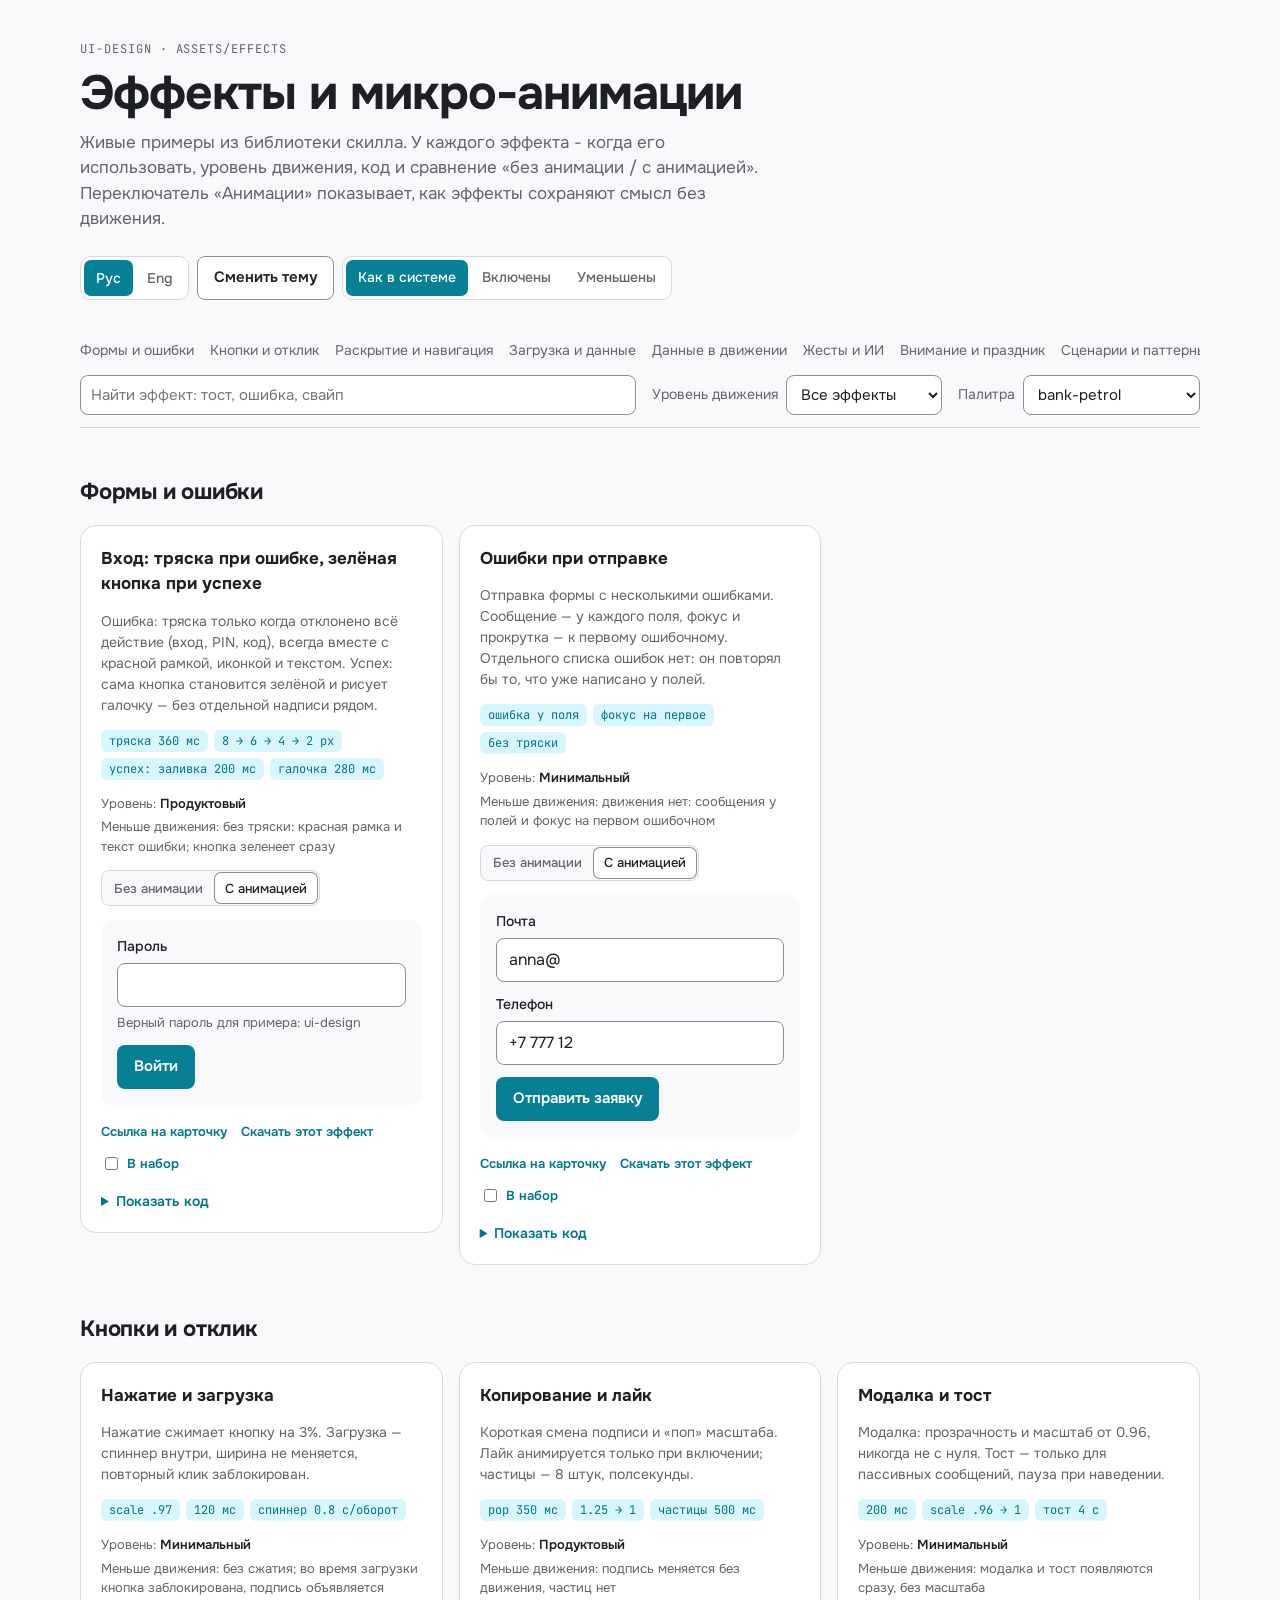
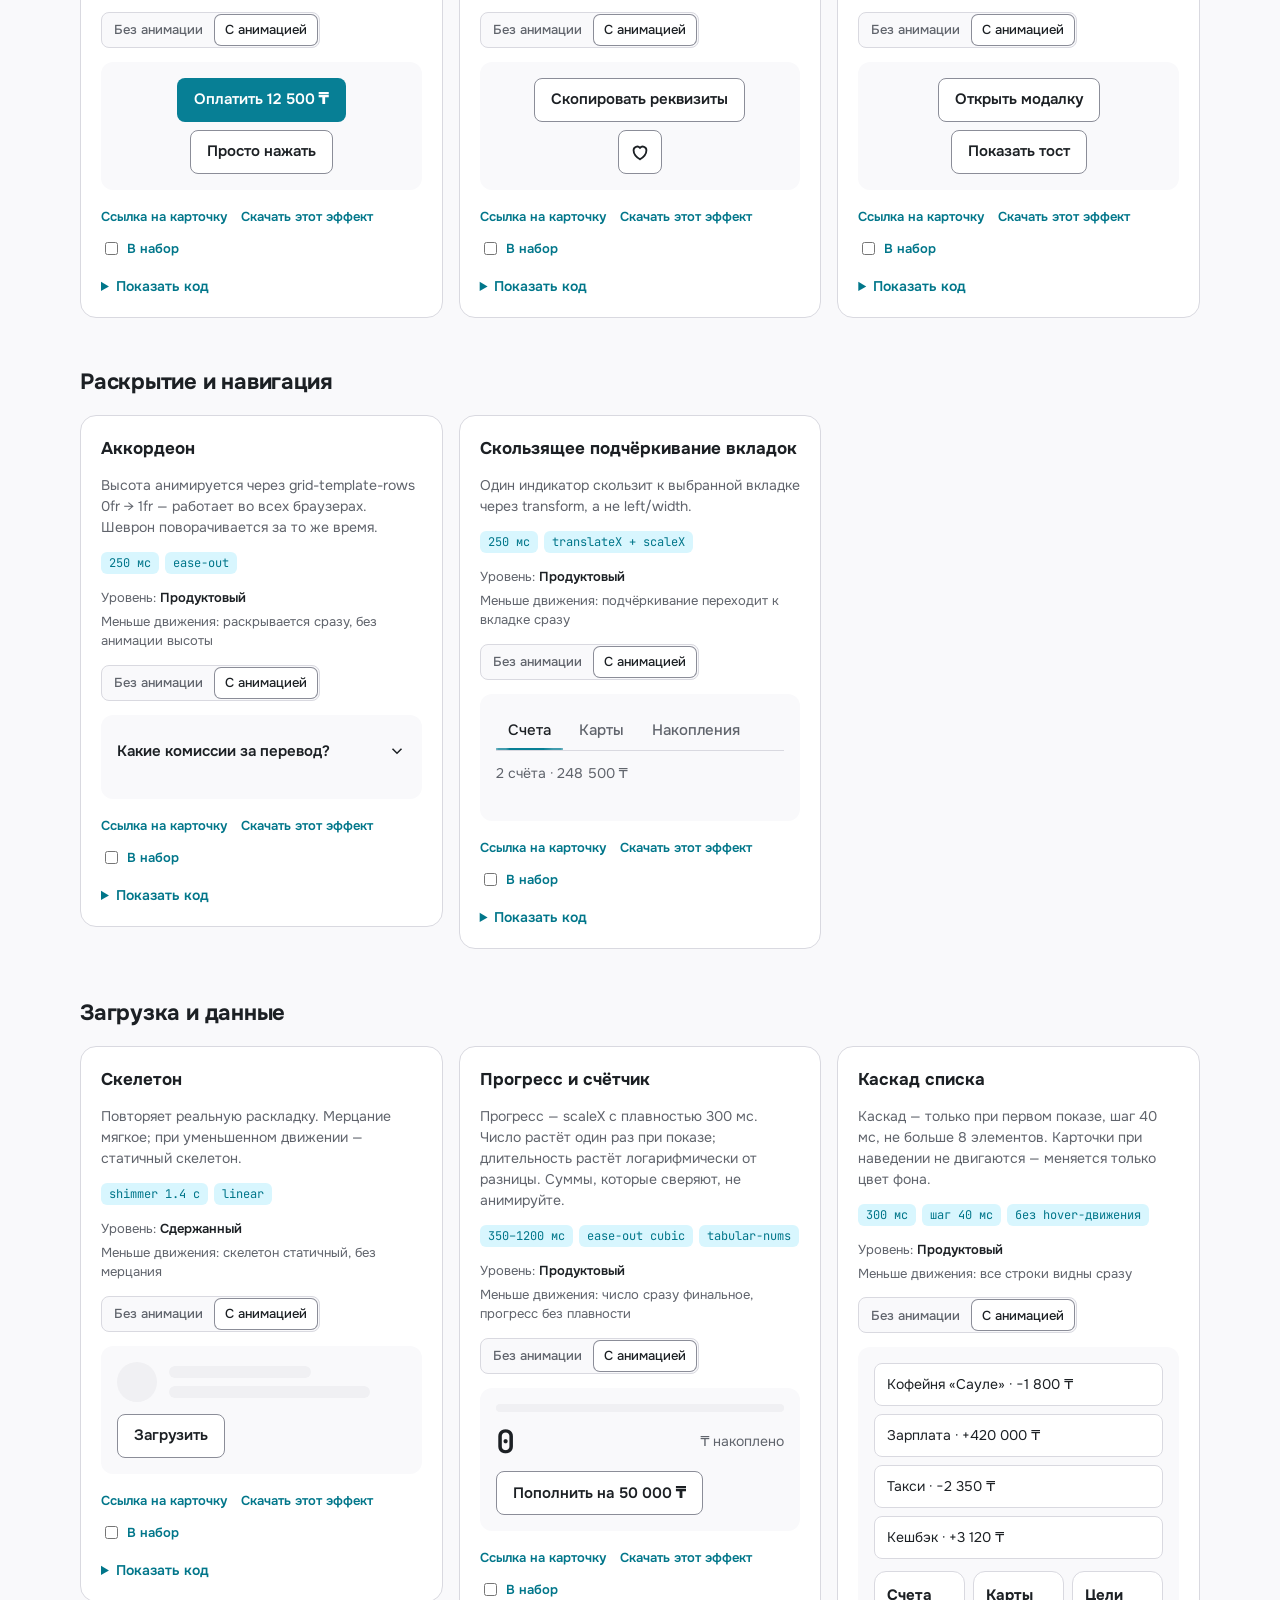
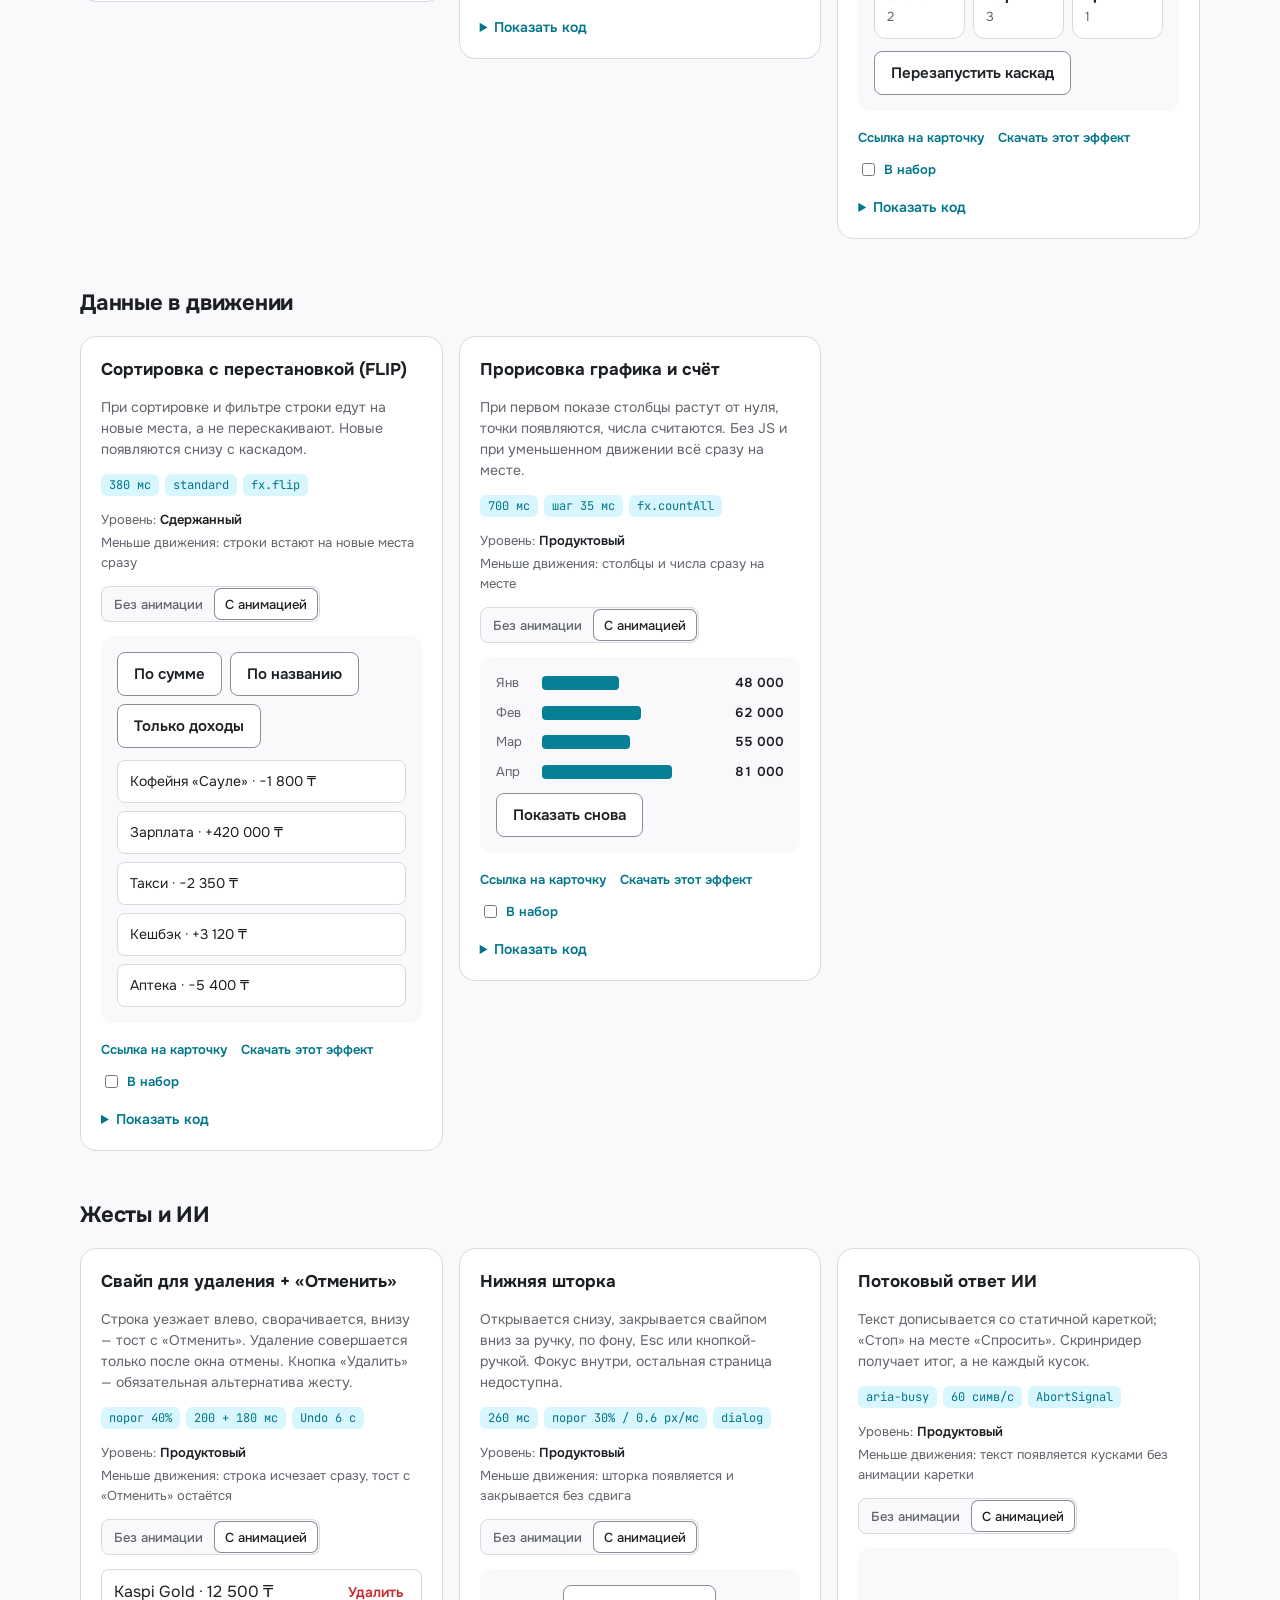
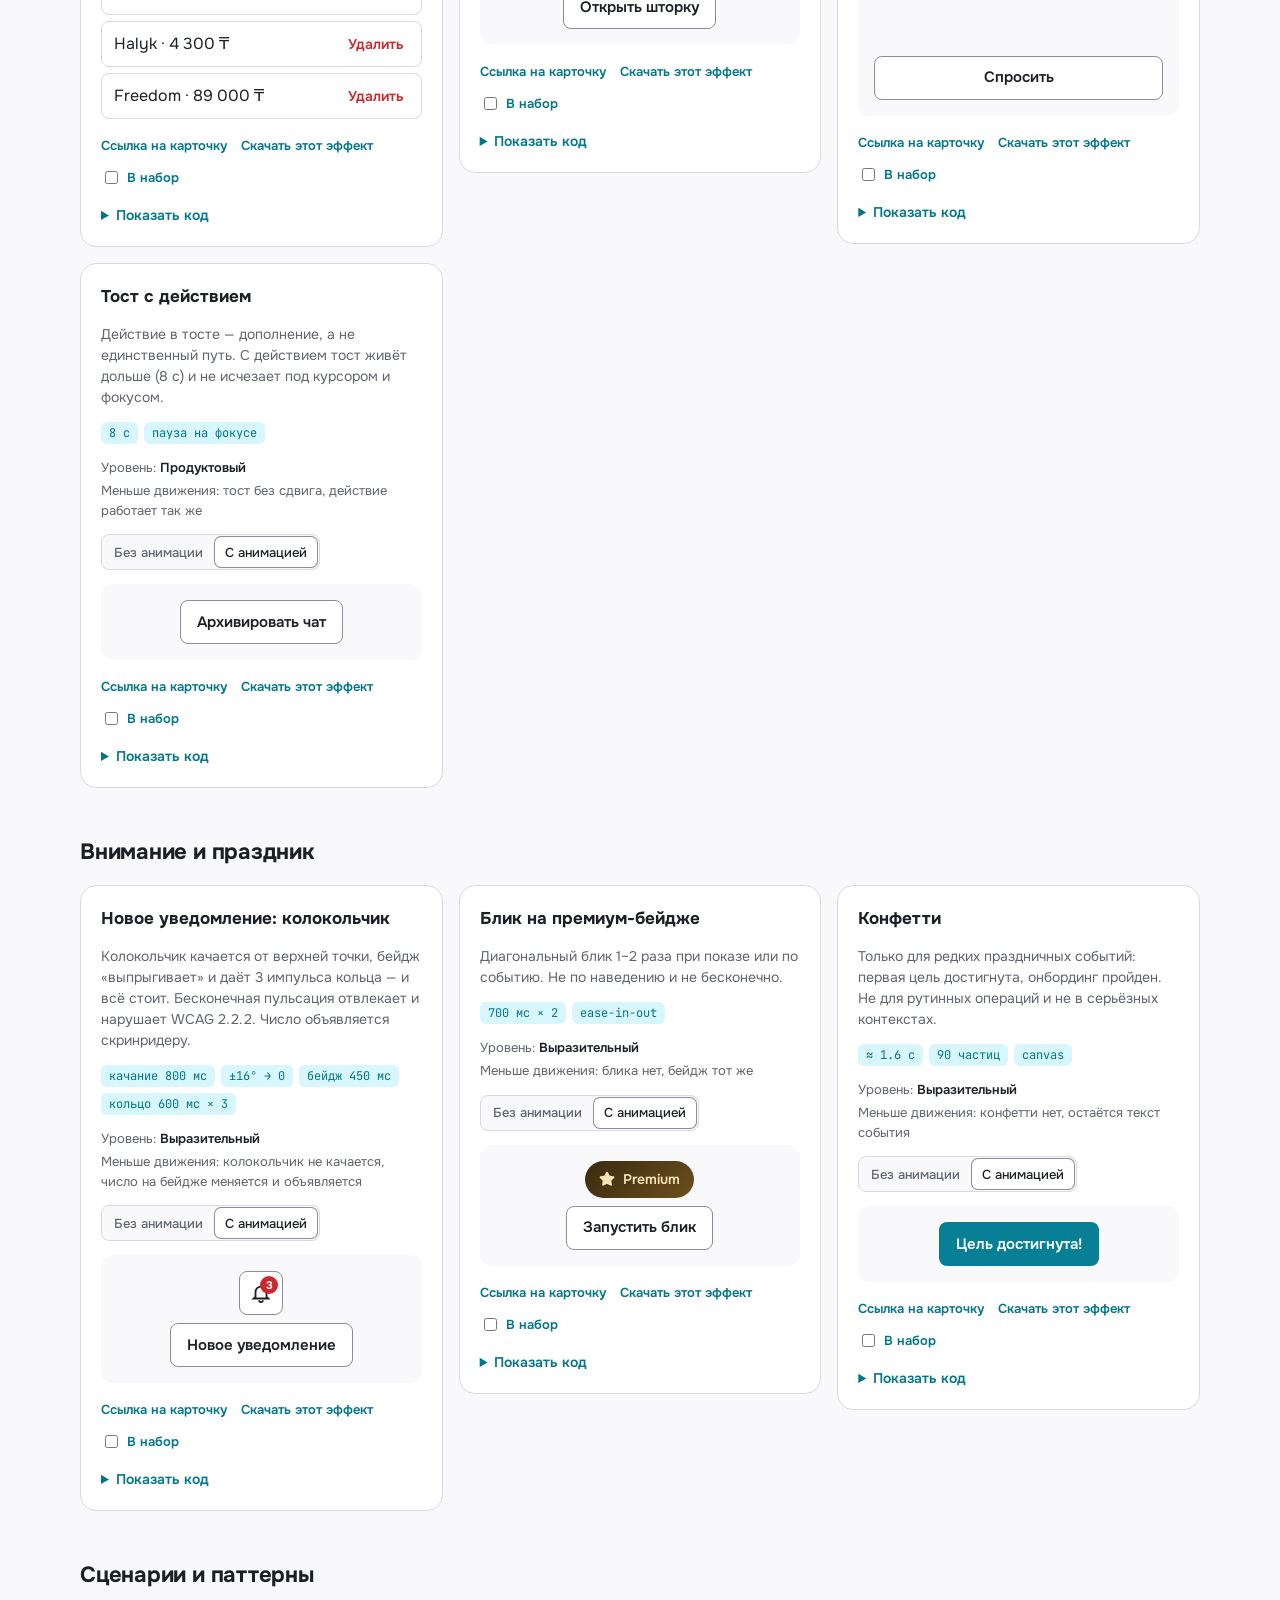
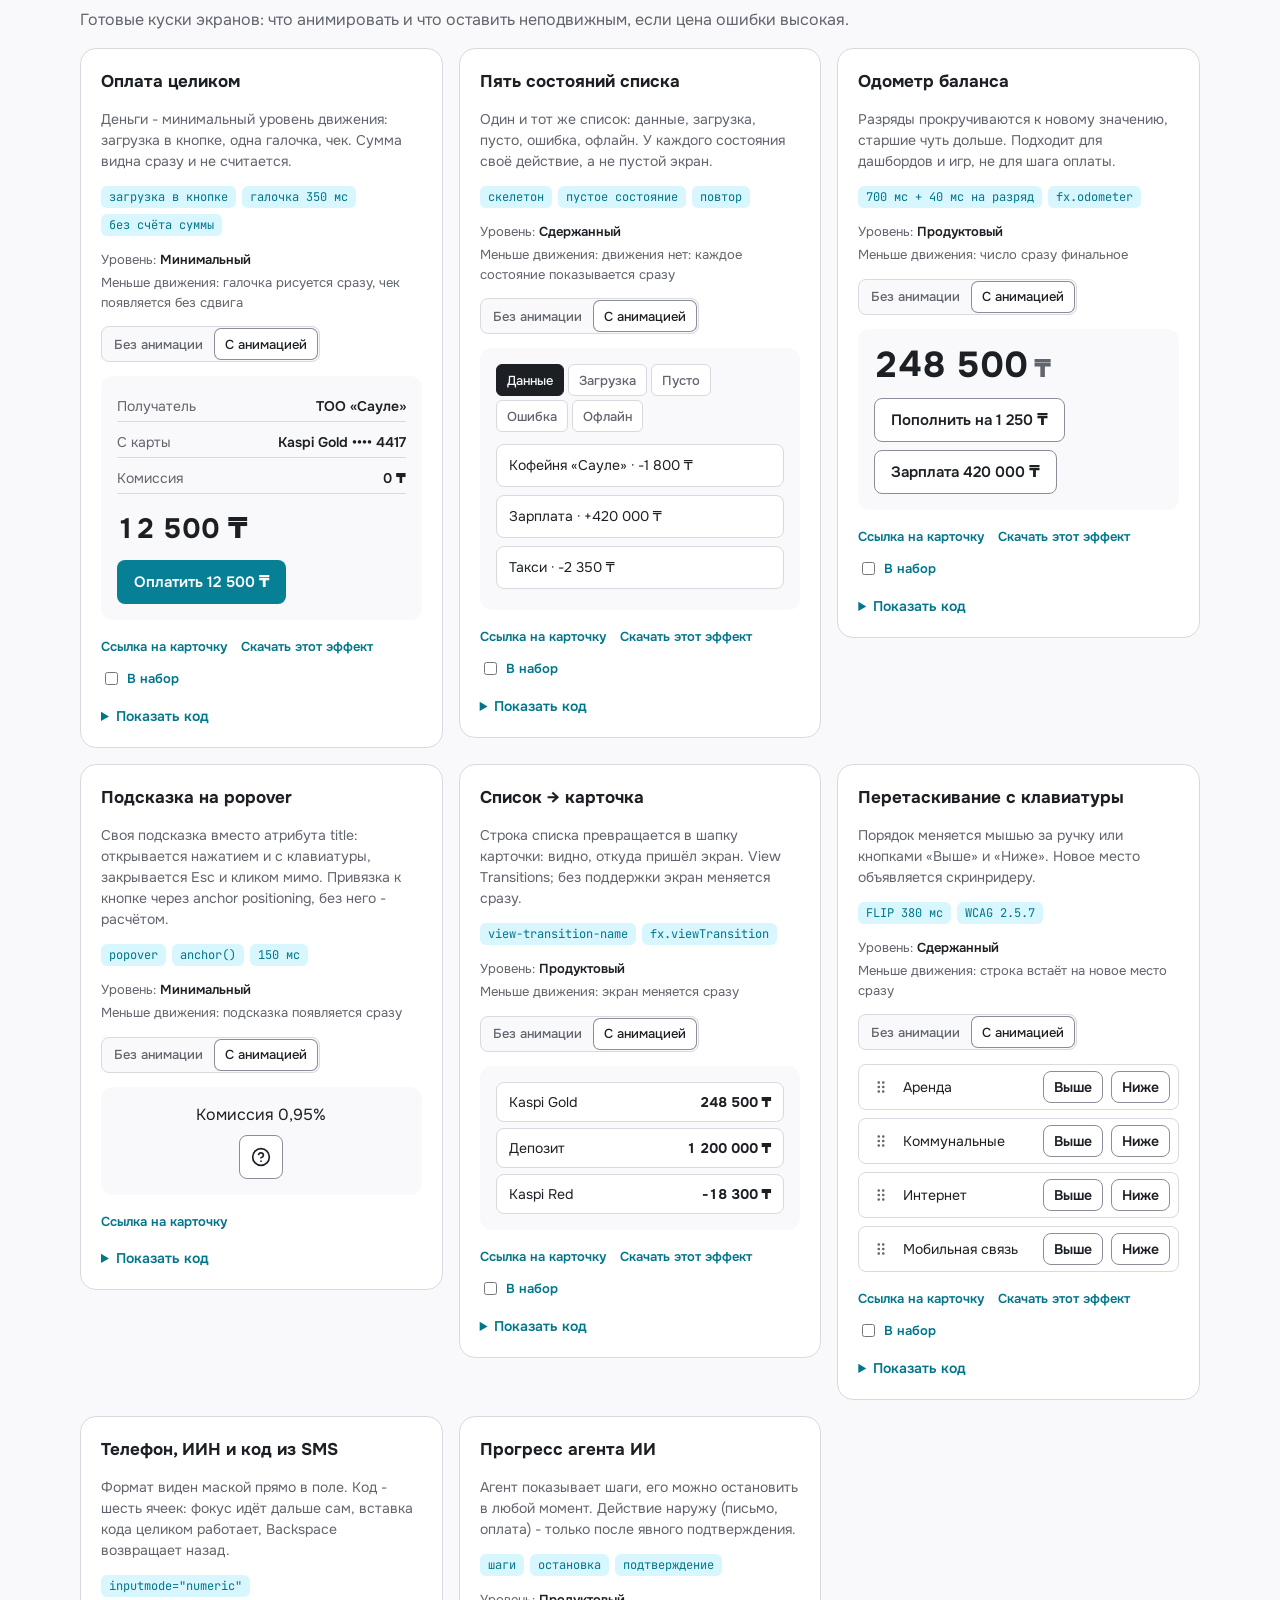
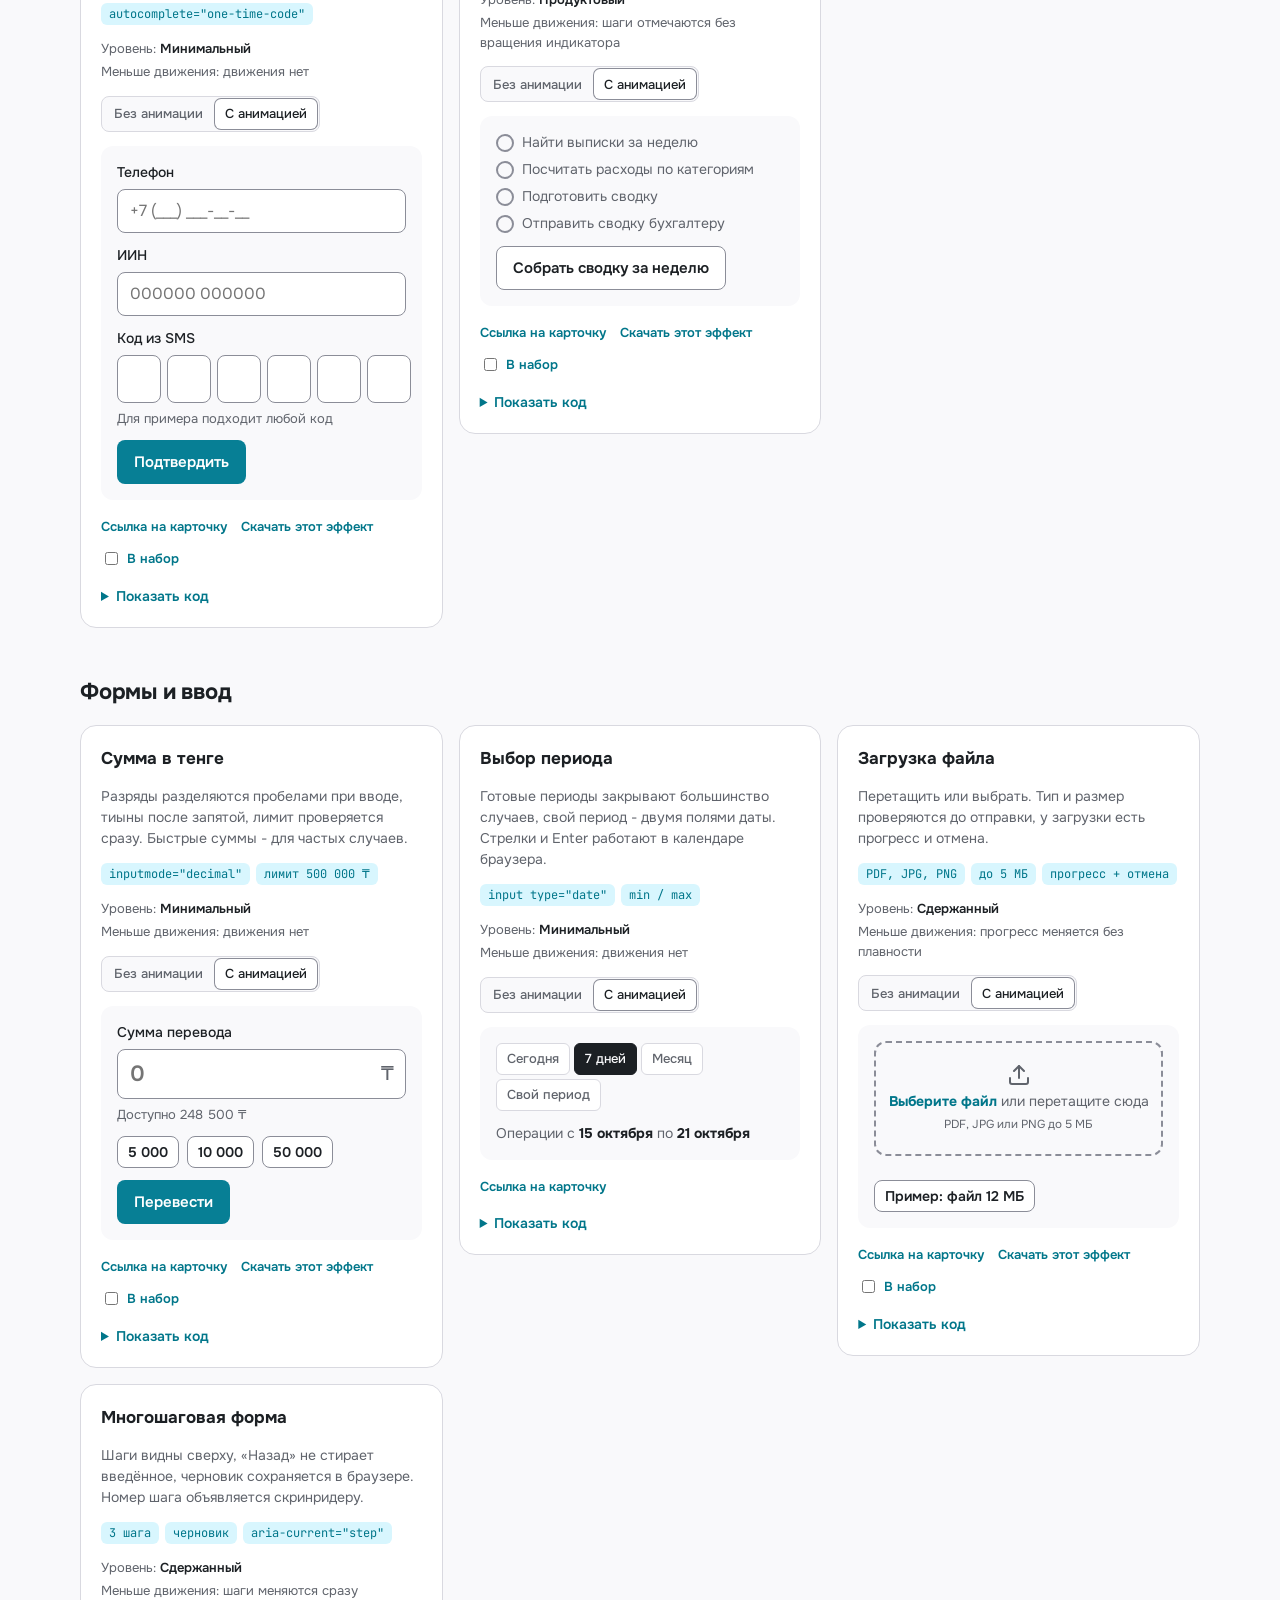
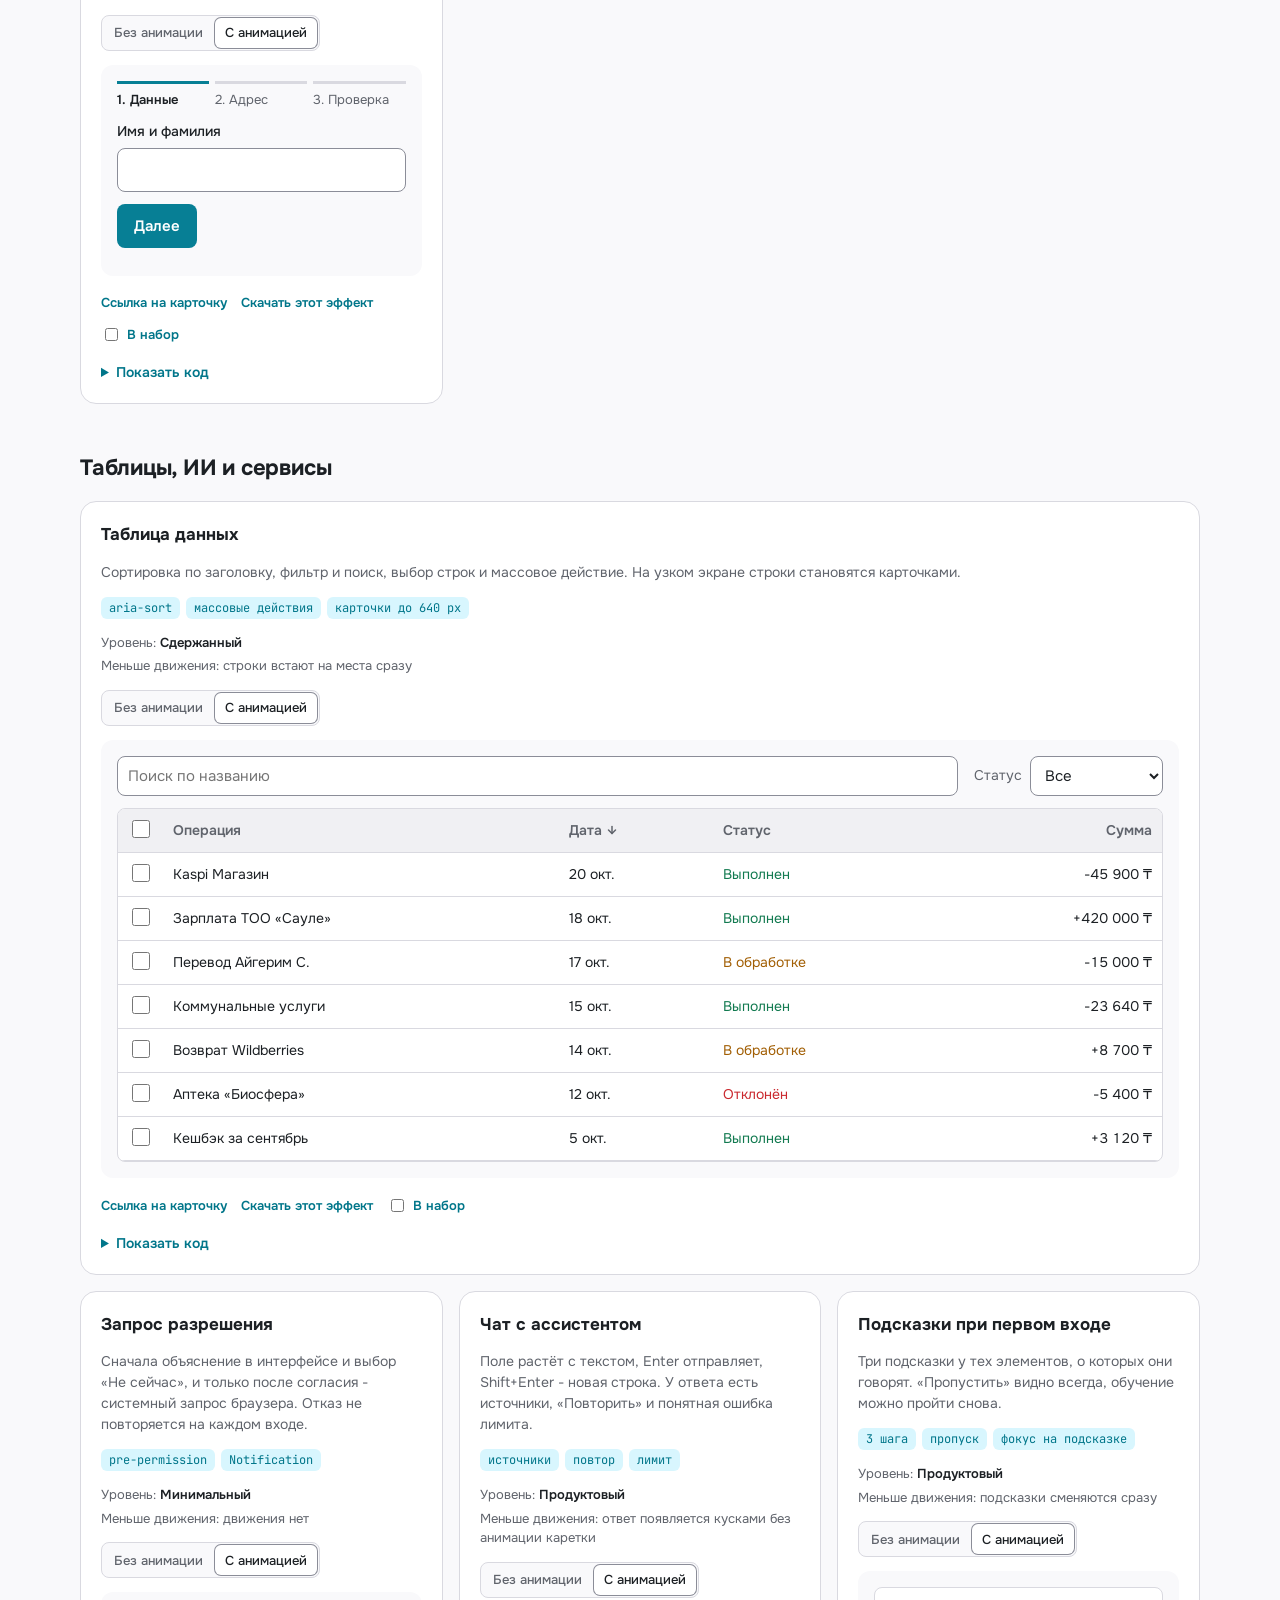
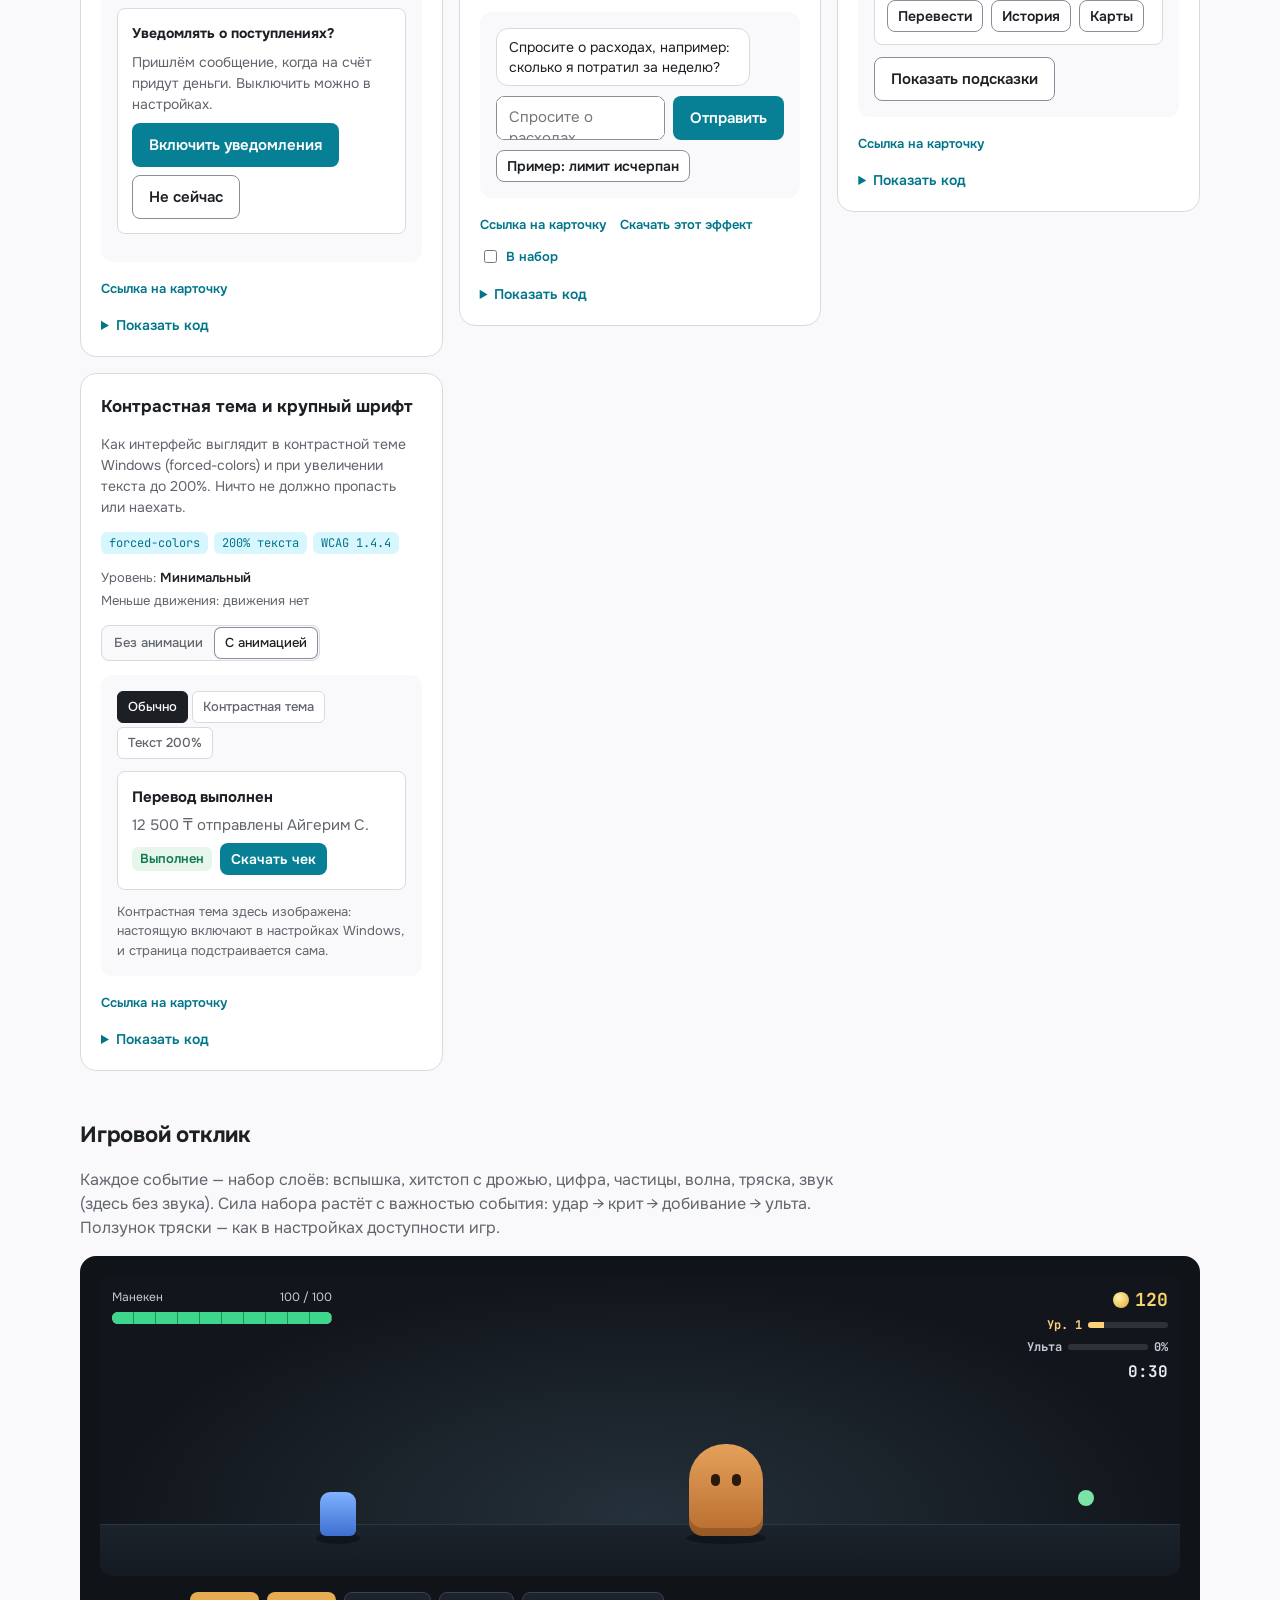
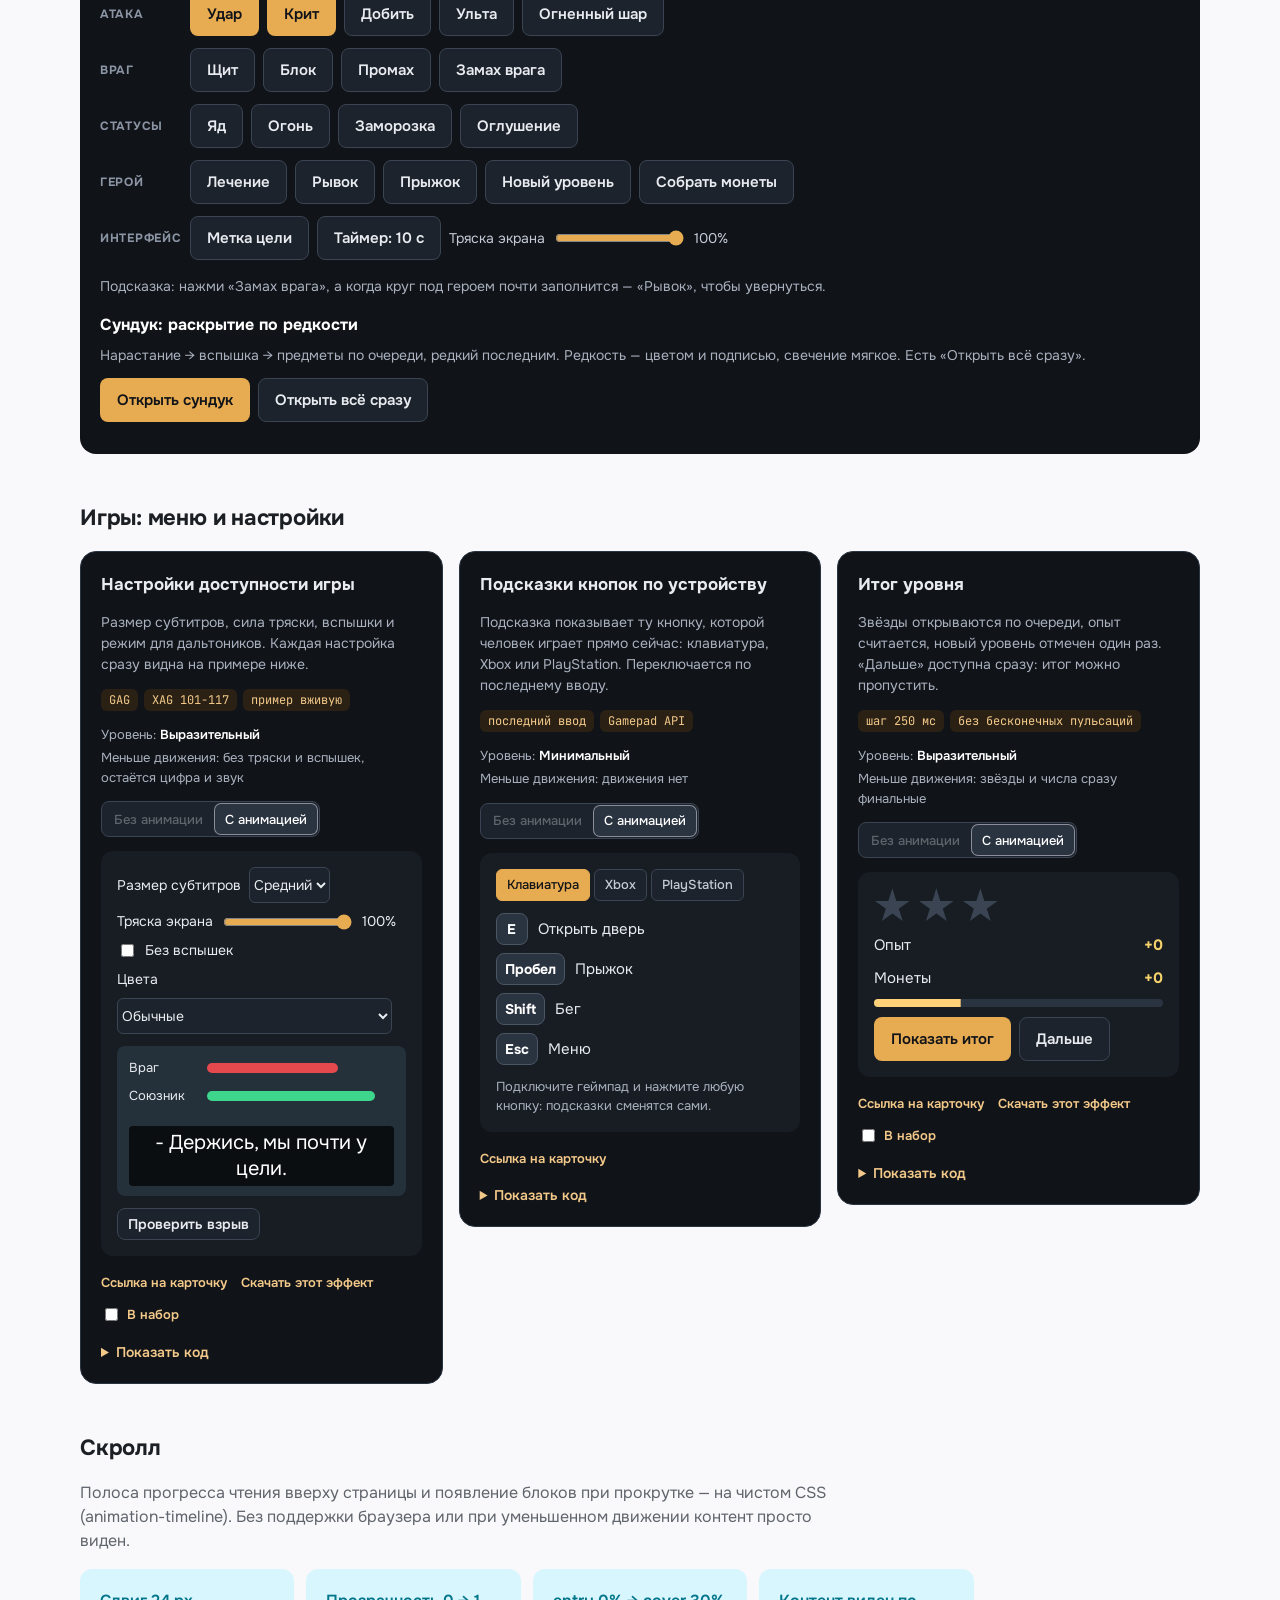
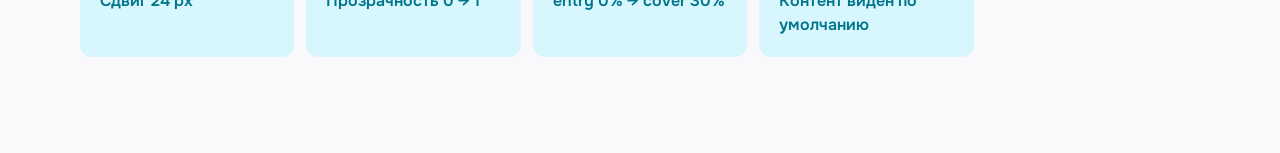
==== commit 0781a4ee: "Effects demo: 12 new cards, English, kit download; fx scoped motion and fx_subset.py - fx: data-moti" ====
--- a/ui-design/assets/effects/demo.html
+++ b/ui-design/assets/effects/demo.html
@@ -2,6 +2,7 @@
 <html lang="ru">
 <head>
 <meta charset="utf-8">
+<script>try { if (/[?&]lang=en\b/.test(location.search) || (!/[?&]lang=ru\b/.test(location.search) && localStorage.getItem("fx-demo-lang") === "en")) document.documentElement.lang = "en"; } catch (e) {}</script>
 <meta name="viewport" content="width=device-width, initial-scale=1, viewport-fit=cover">
 <title>Эффекты ui-design</title>
 <link rel="stylesheet" href="https://fonts.googleapis.com/css2?family=Onest:wght@400;500;600;700;800;900&family=JetBrains+Mono:wght@400;600;700;800&display=swap">
@@ -304,7 +305,6 @@
 details.code .btn{ margin-top: 8px; }
 .card.is-out, .is-out.arena-wrap, .is-out.reveal-grid{ opacity: .45; }
 .out-note{ font-size: 13px; color: var(--warning); font-weight: 600; }
-.is-plain, .is-plain *{ animation: none !important; transition: none !important; }
 
 /* ---------- Новые карточки ---------- */
 .pf-line{ display: flex; justify-content: space-between; gap: 12px; font-size: 14px; color: var(--text-2); padding: 4px 0; border-bottom: 1px solid var(--border); }
@@ -372,6 +372,157 @@
 .agent li.is-stop i{ border-color: var(--danger); }
 .agent-ask{ padding: 12px; border-radius: var(--r-sm); background: var(--warning-soft); display: flex; flex-direction: column; gap: 10px; font-size: 14px; }
 .agent-ask p{ margin: 0; }
+</style>
+<style>
+/* ---------- Вторая волна карточек ---------- */
+.demo > .hint, .demo .row + .hint{ margin: 0; font-size: 13px; color: var(--text-2); }
+.card-wide{ grid-column: 1 / -1; }
+.amt-wrap{ position: relative; }
+.amt-wrap input{ padding-right: 36px; font-size: 22px; font-weight: 600; font-variant-numeric: tabular-nums; }
+.amt-cur{ position: absolute; right: 12px; top: 50%; transform: translateY(-50%); color: var(--text-2); font-size: 20px; }
+.per-custom{ display: grid; grid-template-columns: 1fr 1fr; gap: 8px; }
+.per-out{ margin: 0; font-size: 14px; color: var(--text-2); }
+.per-out b{ color: var(--text); }
+.drop{ display: flex; flex-direction: column; align-items: center; gap: 4px; padding: 20px 12px; border: 2px dashed var(--border-strong); border-radius: var(--r-md); text-align: center; font-size: 14px; cursor: pointer; color: var(--text-2); transition: background-color 150ms, border-color 150ms; }
+.drop b{ color: var(--accent-text); }
+.drop svg{ width: 24px; height: 24px; fill: none; stroke: currentColor; stroke-width: 2; stroke-linecap: round; stroke-linejoin: round; }
+.drop.is-over{ background: var(--accent-soft); border-color: var(--accent); }
+#fileIn:focus-visible + * , .drop:has(+ #fileIn:focus-visible){ outline: 2px solid var(--focus); outline-offset: 2px; }
+.files{ list-style: none; margin: 0; padding: 0; display: flex; flex-direction: column; gap: 6px; }
+.files li{ display: grid; grid-template-columns: 1fr auto; gap: 4px 8px; align-items: center; padding: 8px 10px; background: var(--surface); border: 1px solid var(--border); border-radius: var(--r-sm); font-size: 14px; }
+.files .progress{ grid-column: 1 / -1; }
+.files small{ color: var(--text-2); }
+.wiz-steps{ list-style: none; margin: 0; padding: 0; display: flex; gap: 6px; counter-reset: w; font-size: 13px; }
+.wiz-steps li{ flex: 1; counter-increment: w; padding-top: 6px; border-top: 3px solid var(--border); color: var(--text-2); }
+.wiz-steps li::before{ content: counter(w) ". "; }
+.wiz-steps li.is-done{ border-top-color: var(--accent); color: var(--text); }
+.wiz-steps li[aria-current="step"]{ border-top-color: var(--accent); color: var(--text); font-weight: 600; }
+
+.tbl-tools{ display: flex; flex-wrap: wrap; gap: 8px 16px; align-items: center; }
+.tbl-tools label{ display: inline-flex; gap: 8px; align-items: center; font-size: 14px; color: var(--text-2); }
+.tbl-tools input, .tbl-tools select{ font: 15px var(--font); color: var(--text); background: var(--surface); border: 1px solid var(--border-strong); border-radius: var(--r-sm); min-height: 40px; padding: 0 10px; }
+.tbl-q{ flex: 1 1 220px; } .tbl-q input{ width: 100%; }
+.tbl-bulk{ display: flex; flex-wrap: wrap; align-items: center; gap: 8px 12px; padding: 8px 12px; border-radius: var(--r-sm); background: var(--accent-soft); font-size: 14px; }
+.tbl-wrap{ overflow-x: auto; border: 1px solid var(--border); border-radius: var(--r-sm); background: var(--surface); }
+.tbl{ width: 100%; border-collapse: collapse; font-size: 14px; }
+.tbl th, .tbl td{ text-align: left; padding: 8px 10px; border-bottom: 1px solid var(--border); white-space: nowrap; }
+.tbl thead th{ position: sticky; top: 0; background: var(--surface-2); font-weight: 600; color: var(--text-2); }
+.tbl th button{ font: inherit; color: inherit; background: none; border: 0; padding: 0; cursor: pointer; display: inline-flex; gap: 4px; align-items: center; }
+.tbl th[aria-sort="ascending"] button::after, .tbl th[aria-sort="descending"] button::after{ content: ""; width: 12px; height: 12px; background: currentColor;
+  -webkit-mask: url("data:image/svg+xml,%3Csvg xmlns='http://www.w3.org/2000/svg' viewBox='0 0 24 24' fill='none' stroke='black' stroke-width='3' stroke-linecap='round' stroke-linejoin='round'%3E%3Cpath d='M12 19V5'/%3E%3Cpath d='m5 12 7-7 7 7'/%3E%3C/svg%3E") center / contain no-repeat;
+          mask: url("data:image/svg+xml,%3Csvg xmlns='http://www.w3.org/2000/svg' viewBox='0 0 24 24' fill='none' stroke='black' stroke-width='3' stroke-linecap='round' stroke-linejoin='round'%3E%3Cpath d='M12 19V5'/%3E%3Cpath d='m5 12 7-7 7 7'/%3E%3C/svg%3E") center / contain no-repeat; }
+.tbl th[aria-sort="descending"] button::after{ rotate: 180deg; }
+.tbl .n{ text-align: right; font-variant-numeric: tabular-nums; }
+.tbl .tbl-c{ width: 36px; }
+.tbl tbody tr:hover{ background: var(--surface-2); }
+.tbl tbody tr.is-sel{ background: var(--accent-soft); }
+.tbl input[type="checkbox"]{ width: 18px; height: 18px; accent-color: var(--accent); }
+.st-ok{ color: var(--success); } .st-wait{ color: var(--warning); } .st-bad{ color: var(--danger); }
+@media (max-width: 640px){
+  .tbl thead{ display: none; }
+  .tbl, .tbl tbody, .tbl tr, .tbl td{ display: block; }
+  .tbl tr{ display: grid; grid-template-columns: 28px 1fr auto; gap: 2px 8px; padding: 10px; border-bottom: 1px solid var(--border); }
+  .tbl td{ border: 0; padding: 0; white-space: normal; }
+  .tbl td:nth-child(1){ grid-row: span 3; }
+  .tbl td:nth-child(2){ font-weight: 600; }
+  .tbl td:nth-child(5){ grid-row: 1; grid-column: 3; }
+  .tbl td:nth-child(3), .tbl td:nth-child(4){ grid-column: 2; font-size: 13px; }
+}
+
+.perm{ display: flex; flex-direction: column; gap: 8px; padding: 14px; border-radius: var(--r-sm); background: var(--surface); border: 1px solid var(--border); font-size: 14px; }
+.perm p{ margin: 0; color: var(--text-2); }
+
+.chat{ gap: 10px; }
+.chat-log{ display: flex; flex-direction: column; gap: 8px; max-height: 260px; overflow-y: auto; font-size: 14px; }
+.msg{ max-width: 88%; padding: 8px 12px; border-radius: var(--r-md); line-height: 1.45; }
+.msg.me{ align-self: flex-end; background: var(--accent); color: var(--on-accent); }
+.msg.ai{ align-self: flex-start; background: var(--surface); border: 1px solid var(--border); }
+.msg.err{ border-color: var(--danger); }
+.msg .src{ display: flex; flex-wrap: wrap; gap: 6px; margin-top: 6px; font-size: 12px; }
+.msg .src a{ color: var(--accent-text); }
+.msg .act{ display: flex; gap: 6px; margin-top: 6px; }
+.chat-form{ display: flex; gap: 8px; align-items: flex-end; }
+.chat-form textarea{ flex: 1; resize: none; font: 15px/1.4 var(--font); color: var(--text); background: var(--surface); border: 1px solid var(--border-strong); border-radius: var(--r-sm); padding: 10px 12px; min-height: 44px; max-height: 140px; }
+
+.ob{ position: relative; }
+.ob-app{ display: flex; gap: 8px; flex-wrap: wrap; padding: 12px; border-radius: var(--r-sm); background: var(--surface); border: 1px solid var(--border); }
+.ob-app .is-hl{ box-shadow: 0 0 0 3px var(--focus); }
+.ob-tip{ padding: 12px; border-radius: var(--r-sm); background: var(--text); color: var(--bg); font-size: 14px; display: flex; flex-direction: column; gap: 6px; }
+.ob-tip p{ margin: 0; opacity: .85; }
+.ob-tip:focus{ outline: none; }
+.ob-tip .btn-secondary{ background: transparent; color: var(--bg); border-color: currentColor; }
+.ob-tip .btn-primary{ background: var(--bg); color: var(--text); }
+.ob-n{ font-size: 13px; margin-right: auto; opacity: .8; }
+
+.a11y-box{ display: flex; flex-direction: column; gap: 6px; padding: 14px; border-radius: var(--r-sm); background: var(--surface); border: 1px solid var(--border); font-size: 15px; overflow-wrap: anywhere; }
+.a11y-box p{ margin: 0; color: var(--text-2); }
+.ps-badge-ok{ display: inline-flex; padding: 2px 8px; border-radius: 6px; background: var(--success-soft); color: var(--success); font-size: 13px; font-weight: 600; }
+.a11y-box.is-big{ font-size: 30px; }
+.a11y-box.is-big .btn, .a11y-box.is-big .ps-badge-ok{ font-size: 26px; min-height: 0; padding: 6px 12px; }
+.a11y-box.is-hc{ background: #000; color: #fff; border: 2px solid #fff; }
+.a11y-box.is-hc p{ color: #fff; }
+.a11y-box.is-hc .ps-badge-ok{ background: #000; color: #3ff23f; border: 1px solid #3ff23f; }
+.a11y-box.is-hc .btn{ background: #000; color: #ffff00; border: 2px solid #ffff00; }
+@media (forced-colors: active){
+  .ps-badge-ok, .tbl-bulk, .agent-ask, .perm{ border: 1px solid CanvasText; }
+  .fx-skeleton{ background: GrayText; }
+}
+
+/* Игры: тёмные карточки, как арена */
+.game-card{ background: #101318; color: #e8ebf0; border-color: #2a3542; }
+.game-card .when, .game-card .meta, .game-card .hint{ color: #a9b1be; }
+.game-card .meta b{ color: #fff; }
+.game-card .chip{ color: #f3c98a; background: #2a2114; }
+.game-card .demo{ background: #181d24; }
+.game-card .btn-secondary{ background: #1d232c; color: #e8ebf0; border-color: #3a4452; }
+.game-card .btn-primary{ background: #e7ab51; color: #101318; }
+.game-card .cmp, .game-card .seg5 button{ background: #1d232c; border-color: #3a4452; color: #c4cbd6; }
+.game-card .seg5 button[aria-pressed="true"]{ background: #e7ab51; color: #101318; border-color: #e7ab51; }
+.game-card .cmp button[aria-pressed="true"]{ background: #2a3340; color: #fff; }
+.game-card details.code summary{ color: #f3c98a; }
+.game-card details.code pre{ background: #181d24; color: #e8ebf0; }
+.game-card select{ font: 14px var(--font); background: #1d232c; color: #e8ebf0; border: 1px solid #3a4452; border-radius: 6px; min-height: 36px; }
+.game-card :focus-visible{ outline-color: #f0b862; }
+.gs{ gap: 12px; }
+.gs-controls{ display: grid; gap: 8px; }
+.gs-row{ display: flex; align-items: center; gap: 8px; flex-wrap: wrap; font-size: 14px; }
+.gs-row input[type="range"]{ accent-color: #e7ab51; }
+.gs-preview{ position: relative; overflow: hidden; height: 150px; border-radius: var(--r-sm); background: #24303a; padding: 12px; display: flex; flex-direction: column; gap: 8px; }
+.gs-hpbar{ display: grid; grid-template-columns: 70px 1fr; gap: 8px; align-items: center; font-size: 13px; }
+.gs-hpbar i{ display: block; height: 10px; border-radius: 5px; }
+#gsEnemy{ background: #e5484d; width: 70%; } #gsAlly{ background: #3dd68c; width: 90%; }
+.gs-preview.is-cb #gsEnemy{ background: repeating-linear-gradient(45deg, #ff8a3d 0 6px, #ffb27a 6px 12px); } .gs-preview.is-cb #gsAlly{ background: #4aa8ff; }
+.gs-sub{ position: absolute; left: 12px; right: 12px; bottom: 10px; margin: 0; padding: 4px 8px; border-radius: 4px; background: rgb(0 0 0 / .7); color: #fff; font-size: 20px; line-height: 1.3; text-align: center; }
+.gs-flash{ position: absolute; inset: 0; background: #fff; opacity: 0; pointer-events: none; }
+.glyphs{ list-style: none; margin: 0; padding: 0; display: flex; flex-direction: column; gap: 8px; font-size: 15px; }
+.glyphs li{ display: flex; align-items: center; gap: 10px; }
+.glyph{ display: inline-grid; place-items: center; min-width: 32px; height: 32px; padding: 0 8px; border-radius: 8px; font: 700 14px var(--font); background: #2a3340; color: #fff; border: 1px solid #4a5666; }
+.glyph.round{ border-radius: 50%; padding: 0; width: 32px; }
+.glyph.a{ background: #107c10; } .glyph.b{ background: #c50f1f; } .glyph.x{ background: #1f6bd8; } .glyph.y{ background: #d8a50f; color: #101318; }
+.glyph.cross{ color: #8cb7ff; } .glyph.circle{ color: #ff8a8a; } .glyph.square{ color: #ff9bdc; } .glyph.triangle{ color: #6ee0c0; }
+.lvlres{ gap: 10px; }
+.stars{ display: flex; gap: 8px; }
+.stars i{ width: 36px; height: 36px; background: #3a4452; clip-path: polygon(50% 0, 61% 35%, 98% 35%, 68% 57%, 79% 91%, 50% 70%, 21% 91%, 32% 57%, 2% 35%, 39% 35%); }
+.stars i.is-on{ background: #f6d36b; }
+.lr-line{ display: flex; justify-content: space-between; font-size: 15px; }
+.lr-line b{ font-variant-numeric: tabular-nums; color: #f6d36b; }
+.lr-xp{ height: 8px; border-radius: 4px; background: #2a3340; overflow: hidden; }
+.lr-xp i{ display: block; height: 100%; background: #ffd27a; transform-origin: left; transform: scaleX(var(--xp, .3)); }
+@media (prefers-reduced-motion: no-preference){ :root:not([data-motion="reduce"]) .lr-xp i{ transition: transform .6s var(--fx-ease-out); } }
+:root[data-motion="full"] .lr-xp i{ transition: transform .6s var(--fx-ease-out); }
+.lr-up{ margin: 0; font-weight: 700; color: #ffd27a; }
+
+/* ---------- Ссылка, набор, вес ---------- */
+.card-tools{ display: flex; flex-wrap: wrap; gap: 6px 14px; align-items: center; font-size: 13px; }
+.card-tools button, .card-tools label{ font: 600 13px var(--font); color: var(--accent-text); background: none; border: 0; padding: 4px 0; cursor: pointer; display: inline-flex; gap: 6px; align-items: center; }
+.game-card .card-tools button, .game-card .card-tools label{ color: #f3c98a; }
+.card:target{ box-shadow: 0 0 0 3px var(--focus); }
+.kit{ position: fixed; right: 16px; bottom: 16px; z-index: 40; display: flex; flex-wrap: wrap; align-items: center; gap: 8px 12px; max-width: min(520px, calc(100vw - 32px)); padding: 10px 14px; border-radius: var(--r-md); background: var(--text); color: var(--bg); font-size: 14px; box-shadow: 0 12px 32px -12px rgb(0 0 0 / .45); }
+.kit .btn{ min-height: 36px; background: var(--bg); color: var(--text); }
+.kit .btn-x{ background: transparent; color: var(--bg); border: 1px solid currentColor; }
+.lang{ display: inline-flex; padding: 3px; gap: 2px; background: var(--surface); border: 1px solid var(--border); border-radius: 10px; }
+.lang button{ font: 500 14px var(--font); min-height: 36px; padding: 0 12px; border: 0; border-radius: 7px; background: none; color: var(--text-2); cursor: pointer; }
+.lang button[aria-pressed="true"]{ background: var(--accent); color: var(--on-accent); }
 </style>
 </head>
 <body>
@@ -747,6 +898,172 @@
     </div>
   </section>
 
+  <section class="section" aria-labelledby="s-input">
+    <h2 class="fx-enter" id="s-input">Формы и ввод</h2>
+    <div class="grid">
+      <article class="card fx-enter">
+        <h3>Сумма в тенге</h3>
+        <p class="when">Разряды разделяются пробелами при вводе, тиыны после запятой, лимит проверяется сразу. Быстрые суммы - для частых случаев.</p>
+        <div class="chips"><span class="chip">inputmode="decimal"</span><span class="chip">лимит 500 000 ₸</span></div>
+        <form class="demo" id="amtForm" novalidate>
+          <div class="field"><label for="amt">Сумма перевода</label>
+            <div class="amt-wrap"><input id="amt" inputmode="decimal" autocomplete="transaction-amount" placeholder="0"><span class="amt-cur" aria-hidden="true">₸</span></div>
+            <p class="err" id="amtErr" hidden></p><p class="hint" id="amtHint">Доступно 248 500 ₸</p></div>
+          <div class="row" role="group" aria-label="Быстрые суммы"><button class="btn btn-secondary btn-sm" type="button" data-amt="5000">5 000</button><button class="btn btn-secondary btn-sm" type="button" data-amt="10000">10 000</button><button class="btn btn-secondary btn-sm" type="button" data-amt="50000">50 000</button></div>
+          <div class="row"><button class="btn btn-primary fx-btn" type="submit" id="amtBtn">Перевести</button></div>
+        </form>
+      </article>
+
+      <article class="card fx-enter">
+        <h3>Выбор периода</h3>
+        <p class="when">Готовые периоды закрывают большинство случаев, свой период - двумя полями даты. Стрелки и Enter работают в календаре браузера.</p>
+        <div class="chips"><span class="chip">input type="date"</span><span class="chip">min / max</span></div>
+        <div class="demo">
+          <div class="seg5" role="group" aria-label="Период" id="perSeg">
+            <button type="button" data-per="today" aria-pressed="false">Сегодня</button>
+            <button type="button" data-per="week" aria-pressed="true">7 дней</button>
+            <button type="button" data-per="month" aria-pressed="false">Месяц</button>
+            <button type="button" data-per="custom" aria-pressed="false">Свой период</button>
+          </div>
+          <div class="per-custom" id="perCustom" hidden>
+            <div class="field"><label for="perFrom">С</label><input id="perFrom" type="date"></div>
+            <div class="field"><label for="perTo">По</label><input id="perTo" type="date"></div>
+          </div>
+          <p class="per-out" id="perOut" aria-live="polite"></p>
+        </div>
+      </article>
+
+      <article class="card fx-enter">
+        <h3>Загрузка файла</h3>
+        <p class="when">Перетащить или выбрать. Тип и размер проверяются до отправки, у загрузки есть прогресс и отмена.</p>
+        <div class="chips"><span class="chip">PDF, JPG, PNG</span><span class="chip">до 5 МБ</span><span class="chip">прогресс + отмена</span></div>
+        <div class="demo">
+          <label class="drop" id="drop" for="fileIn">
+            <svg viewBox="0 0 24 24" aria-hidden="true"><path d="M12 3v12"/><path d="m17 8-5-5-5 5"/><path d="M21 15v4a2 2 0 0 1-2 2H5a2 2 0 0 1-2-2v-4"/></svg>
+            <span><b>Выберите файл</b> или перетащите сюда</span>
+            <small>PDF, JPG или PNG до 5 МБ</small>
+          </label>
+          <input type="file" id="fileIn" class="fx-sr" accept=".pdf,.jpg,.jpeg,.png">
+          <p class="err" id="fileErr" hidden></p>
+          <ul class="files" id="files" aria-live="polite"></ul>
+          <div class="row"><button class="btn btn-secondary btn-sm" type="button" id="fileBig">Пример: файл 12 МБ</button></div>
+        </div>
+      </article>
+
+      <article class="card fx-enter">
+        <h3>Многошаговая форма</h3>
+        <p class="when">Шаги видны сверху, «Назад» не стирает введённое, черновик сохраняется в браузере. Номер шага объявляется скринридеру.</p>
+        <div class="chips"><span class="chip">3 шага</span><span class="chip">черновик</span><span class="chip">aria-current="step"</span></div>
+        <form class="demo" id="wiz" novalidate>
+          <ol class="wiz-steps" id="wizSteps"><li aria-current="step">Данные</li><li>Адрес</li><li>Проверка</li></ol>
+          <div class="wiz-pane" data-step="0">
+            <div class="field"><label for="wName">Имя и фамилия</label><input id="wName" autocomplete="name"><p class="err" id="wNameErr" hidden></p></div>
+          </div>
+          <div class="wiz-pane" data-step="1" hidden>
+            <div class="field"><label for="wCity">Город</label><input id="wCity" autocomplete="address-level2"><p class="err" id="wCityErr" hidden></p></div>
+          </div>
+          <div class="wiz-pane" data-step="2" hidden>
+            <div class="pf-line"><span>Имя</span><b id="wSumName"></b></div>
+            <div class="pf-line"><span>Город</span><b id="wSumCity"></b></div>
+          </div>
+          <div class="row"><button class="btn btn-secondary fx-btn" type="button" id="wBack" hidden>Назад</button><button class="btn btn-primary fx-btn" type="submit" id="wNext">Далее</button></div>
+          <p class="hint" id="wDraft" aria-live="polite"></p>
+        </form>
+      </article>
+    </div>
+  </section>
+
+  <section class="section" aria-labelledby="s-services">
+    <h2 class="fx-enter" id="s-services">Таблицы, ИИ и сервисы</h2>
+    <div class="grid">
+      <article class="card card-wide fx-enter">
+        <h3>Таблица данных</h3>
+        <p class="when">Сортировка по заголовку, фильтр и поиск, выбор строк и массовое действие. На узком экране строки становятся карточками.</p>
+        <div class="chips"><span class="chip">aria-sort</span><span class="chip">массовые действия</span><span class="chip">карточки до 640 px</span></div>
+        <div class="demo">
+          <div class="tbl-tools">
+            <label class="tbl-q"><span class="fx-sr">Поиск по операциям</span><input type="search" id="tblQ" placeholder="Поиск по названию"></label>
+            <label>Статус <select id="tblSt"><option value="">Все</option><option>Выполнен</option><option>В обработке</option><option>Отклонён</option></select></label>
+          </div>
+          <div class="tbl-bulk" id="tblBulk" hidden><span id="tblCount"></span><button class="btn btn-secondary btn-sm fx-btn" type="button" id="tblExport">Выгрузить в CSV</button><button class="btn btn-ghost btn-sm" type="button" id="tblClear">Снять выбор</button></div>
+          <div class="tbl-wrap">
+            <table class="tbl" id="tbl">
+              <thead><tr><th scope="col" class="tbl-c"><input type="checkbox" id="tblAll" aria-label="Выбрать все строки"></th><th scope="col" aria-sort="none"><button type="button" data-sort="name">Операция</button></th><th scope="col" aria-sort="descending"><button type="button" data-sort="date">Дата</button></th><th scope="col">Статус</th><th scope="col" class="n" aria-sort="none"><button type="button" data-sort="sum">Сумма</button></th></tr></thead>
+              <tbody id="tblBody"></tbody>
+            </table>
+          </div>
+          <p class="hint" id="tblEmpty" hidden>Ничего не найдено. Измените поиск или статус.</p>
+        </div>
+      </article>
+
+      <article class="card fx-enter">
+        <h3>Запрос разрешения</h3>
+        <p class="when">Сначала объяснение в интерфейсе и выбор «Не сейчас», и только после согласия - системный запрос браузера. Отказ не повторяется на каждом входе.</p>
+        <div class="chips"><span class="chip">pre-permission</span><span class="chip">Notification</span></div>
+        <div class="demo">
+          <div class="perm" id="perm">
+            <b>Уведомлять о поступлениях?</b>
+            <p>Пришлём сообщение, когда на счёт придут деньги. Выключить можно в настройках.</p>
+            <div class="row"><button class="btn btn-primary fx-btn" type="button" id="permYes">Включить уведомления</button><button class="btn btn-secondary fx-btn" type="button" id="permNo">Не сейчас</button></div>
+          </div>
+          <p class="hint" id="permOut" aria-live="polite"></p>
+        </div>
+      </article>
+
+      <article class="card fx-enter">
+        <h3>Чат с ассистентом</h3>
+        <p class="when">Поле растёт с текстом, Enter отправляет, Shift+Enter - новая строка. У ответа есть источники, «Повторить» и понятная ошибка лимита.</p>
+        <div class="chips"><span class="chip">источники</span><span class="chip">повтор</span><span class="chip">лимит</span></div>
+        <div class="demo chat">
+          <div class="chat-log" id="chatLog" aria-live="polite"></div>
+          <form class="chat-form" id="chatForm">
+            <label class="fx-sr" for="chatIn">Сообщение</label>
+            <textarea id="chatIn" rows="1" placeholder="Спросите о расходах"></textarea>
+            <button class="btn btn-primary fx-btn" type="submit" id="chatSend">Отправить</button>
+          </form>
+          <div class="row"><button class="btn btn-secondary btn-sm" type="button" id="chatLimit">Пример: лимит исчерпан</button></div>
+        </div>
+      </article>
+
+      <article class="card fx-enter">
+        <h3>Подсказки при первом входе</h3>
+        <p class="when">Три подсказки у тех элементов, о которых они говорят. «Пропустить» видно всегда, обучение можно пройти снова.</p>
+        <div class="chips"><span class="chip">3 шага</span><span class="chip">пропуск</span><span class="chip">фокус на подсказке</span></div>
+        <div class="demo ob" id="ob">
+          <div class="ob-app">
+            <button class="btn btn-secondary btn-sm" type="button" data-ob="0">Перевести</button>
+            <button class="btn btn-secondary btn-sm" type="button" data-ob="1">История</button>
+            <button class="btn btn-secondary btn-sm" type="button" data-ob="2">Карты</button>
+          </div>
+          <div class="ob-tip" id="obTip" role="dialog" aria-labelledby="obTitle" hidden tabindex="-1">
+            <b id="obTitle"></b><p id="obText"></p>
+            <div class="row"><span class="ob-n" id="obN"></span><button class="btn btn-secondary btn-sm" type="button" id="obSkip">Пропустить</button><button class="btn btn-primary btn-sm" type="button" id="obNext">Дальше</button></div>
+          </div>
+          <div class="row"><button class="btn btn-secondary fx-btn" type="button" id="obStart">Показать подсказки</button></div>
+        </div>
+      </article>
+
+      <article class="card fx-enter">
+        <h3>Контрастная тема и крупный шрифт</h3>
+        <p class="when">Как интерфейс выглядит в контрастной теме Windows (forced-colors) и при увеличении текста до 200%. Ничто не должно пропасть или наехать.</p>
+        <div class="chips"><span class="chip">forced-colors</span><span class="chip">200% текста</span><span class="chip">WCAG 1.4.4</span></div>
+        <div class="demo">
+          <div class="seg5" role="group" aria-label="Режим просмотра" id="a11ySeg">
+            <button type="button" data-a11y="normal" aria-pressed="true">Обычно</button>
+            <button type="button" data-a11y="hc" aria-pressed="false">Контрастная тема</button>
+            <button type="button" data-a11y="big" aria-pressed="false">Текст 200%</button>
+          </div>
+          <div class="a11y-box" id="a11yBox">
+            <b>Перевод выполнен</b>
+            <p>12 500 ₸ отправлены Айгерим С.</p>
+            <div class="row"><span class="ps-badge-ok">Выполнен</span><button class="btn btn-primary btn-sm" type="button">Скачать чек</button></div>
+          </div>
+          <p class="hint">Контрастная тема здесь изображена: настоящую включают в настройках Windows, и страница подстраивается сама.</p>
+        </div>
+      </article>
+    </div>
+  </section>
+
   <section class="section" aria-labelledby="s-game">
     <h2 class="fx-enter" id="s-game">Игровой отклик</h2>
     <p>Каждое событие — набор слоёв: вспышка, хитстоп с дрожью, цифра, частицы, волна, тряска, звук (здесь без звука). Сила набора растёт с важностью события: удар → крит → добивание → ульта. Ползунок тряски — как в настройках доступности игр.</p>
@@ -830,6 +1147,61 @@
         </div>
         <div class="loot" id="loot" aria-live="polite"></div>
       </div>
+    </div>
+  </section>
+
+  <section class="section" aria-labelledby="s-gamemenu">
+    <h2 class="fx-enter" id="s-gamemenu">Игры: меню и настройки</h2>
+    <div class="grid">
+      <article class="card fx-enter game-card">
+        <h3>Настройки доступности игры</h3>
+        <p class="when">Размер субтитров, сила тряски, вспышки и режим для дальтоников. Каждая настройка сразу видна на примере ниже.</p>
+        <div class="chips"><span class="chip">GAG</span><span class="chip">XAG 101-117</span><span class="chip">пример вживую</span></div>
+        <div class="demo gs">
+          <div class="gs-controls">
+            <label class="gs-row">Размер субтитров <select id="gsSub"><option value="16">Мелкий</option><option value="20" selected>Средний</option><option value="26">Крупный</option></select></label>
+            <label class="gs-row">Тряска экрана <input type="range" id="gsShake" min="0" max="100" value="100"> <span id="gsShakeV">100%</span></label>
+            <label class="gs-row"><input type="checkbox" id="gsFlash"> Без вспышек</label>
+            <label class="gs-row">Цвета <select id="gsCb"><option value="none">Обычные</option><option value="deut">Красный и зелёный различимы плохо</option></select></label>
+          </div>
+          <div class="gs-preview" id="gsPrev">
+            <div class="gs-flash" id="gsFlashL" aria-hidden="true"></div>
+            <div class="gs-hpbar"><span>Враг</span><i id="gsEnemy"></i></div>
+            <div class="gs-hpbar"><span>Союзник</span><i id="gsAlly"></i></div>
+            <p class="gs-sub" id="gsSubT">- Держись, мы почти у цели.</p>
+          </div>
+          <div class="row"><button class="btn btn-secondary btn-sm fx-btn" type="button" id="gsTest">Проверить взрыв</button></div>
+        </div>
+      </article>
+
+      <article class="card fx-enter game-card">
+        <h3>Подсказки кнопок по устройству</h3>
+        <p class="when">Подсказка показывает ту кнопку, которой человек играет прямо сейчас: клавиатура, Xbox или PlayStation. Переключается по последнему вводу.</p>
+        <div class="chips"><span class="chip">последний ввод</span><span class="chip">Gamepad API</span></div>
+        <div class="demo">
+          <div class="seg5" role="group" aria-label="Устройство" id="padSeg">
+            <button type="button" data-pad="kb" aria-pressed="true">Клавиатура</button>
+            <button type="button" data-pad="xbox" aria-pressed="false">Xbox</button>
+            <button type="button" data-pad="ps" aria-pressed="false">PlayStation</button>
+          </div>
+          <ul class="glyphs" id="glyphs"></ul>
+          <p class="hint" id="padHint">Подключите геймпад и нажмите любую кнопку: подсказки сменятся сами.</p>
+        </div>
+      </article>
+
+      <article class="card fx-enter game-card">
+        <h3>Итог уровня</h3>
+        <p class="when">Звёзды открываются по очереди, опыт считается, новый уровень отмечен один раз. «Дальше» доступна сразу: итог можно пропустить.</p>
+        <div class="chips"><span class="chip">шаг 250 мс</span><span class="chip">без бесконечных пульсаций</span></div>
+        <div class="demo lvlres" id="lvlRes">
+          <div class="stars" id="stars" aria-label="2 звезды из 3" role="img"><i></i><i></i><i></i></div>
+          <div class="lr-line"><span>Опыт</span><b id="lrXp">+0</b></div>
+          <div class="lr-line"><span>Монеты</span><b id="lrCoins">+0</b></div>
+          <div class="lr-xp"><i id="lrBar"></i></div>
+          <p class="lr-up" id="lrUp" hidden>Новый уровень: 5</p>
+          <div class="row"><button class="btn btn-primary fx-btn" type="button" id="lrPlay">Показать итог</button><button class="btn btn-secondary fx-btn" type="button" id="lrNext">Дальше</button></div>
+        </div>
+      </article>
     </div>
   </section>
 
@@ -1486,7 +1858,19 @@
     "Список → карточка": [2, "экран меняется сразу", 'row.style.viewTransitionName = "acc";\nfx.viewTransition(function () { renderCard(account); });'],
     "Перетаскивание с клавиатуры": [1, "строка встаёт на новое место сразу", 'fx.flip(list, function () { list.insertBefore(li, li.previousElementSibling); });\nfx.announce("Аренда: место 1 из 4");'],
     "Телефон, ИИН и код из SMS": [0, "движения нет", '<input type="tel" autocomplete="tel" placeholder="+7 (___) ___-__-__">\n<input inputmode="numeric" autocomplete="one-time-code" maxlength="6">'],
-    "Прогресс агента ИИ": [2, "шаги отмечаются без вращения индикатора", '// шаг: is-run → is-done; «Остановить» прерывает AbortController\n// действие наружу - только после явного «Отправить письмо»']
+    "Прогресс агента ИИ": [2, "шаги отмечаются без вращения индикатора", '// шаг: is-run → is-done; «Остановить» прерывает AbortController\n// действие наружу - только после явного «Отправить письмо»'],
+    "Сумма в тенге": [0, "движения нет", '<input inputmode="decimal" autocomplete="transaction-amount">\n// при вводе: 12500,5 → «12 500,5»; лимит - fx.fieldError(input, "Больше лимита", err)'],
+    "Выбор периода": [0, "движения нет", '<input type="date" min="2026-01-01" max="2026-10-21">\n// готовые периоды: aria-pressed на выбранной кнопке'],
+    "Загрузка файла": [1, "прогресс меняется без плавности", '<label for="file">Выберите файл</label><input type="file" id="file" accept=".pdf,.jpg,.png">\n// проверка: file.size <= 5 * 1024 * 1024; прогресс - xhr.upload.onprogress, отмена - xhr.abort()'],
+    "Многошаговая форма": [1, "шаги меняются сразу", '<ol><li aria-current="step">Данные</li>…</ol>\nlocalStorage.setItem("draft", JSON.stringify(data));\nfx.announce("Шаг 2 из 3: Адрес");'],
+    "Таблица данных": [1, "строки встают на места сразу", '<th aria-sort="descending"><button>Дата</button></th>\nfx.flip(tbody, function () { rows.sort(byDate).forEach(function (r) { tbody.appendChild(r); }); });'],
+    "Запрос разрешения": [0, "движения нет", 'yes.onclick = function () { Notification.requestPermission(); };\nno.onclick = function () { localStorage.setItem("push-asked", Date.now()); };'],
+    "Чат с ассистентом": [2, "ответ появляется кусками без анимации каретки", 'fx.stream(answerEl, chunks, { signal: ctrl.signal });\n// ошибка лимита: текст + время, когда лимит обновится, без «Повторить»'],
+    "Подсказки при первом входе": [2, "подсказки сменяются сразу", 'target.classList.add("is-hl");\ntip.hidden = false; tip.focus();\n// «Пропустить» - всегда; Esc закрывает'],
+    "Контрастная тема и крупный шрифт": [0, "движения нет", '@media (forced-colors: active) {\n  .badge { border: 1px solid CanvasText; }\n}\n/* размеры в rem: текст 200% без наездов */'],
+    "Настройки доступности игры": [3, "без тряски и вспышек, остаётся цифра и звук", 'var shaker = fx.trauma(scene, { intensity: settings.shake });\nif (!settings.noFlash) fx.flash(overlay, { alpha: .6 });'],
+    "Подсказки кнопок по устройству": [0, "движения нет", 'addEventListener("keydown", function () { setGlyphs("kb"); });\naddEventListener("gamepadconnected", function (e) { setGlyphs(/054c/i.test(e.gamepad.id) ? "ps" : "xbox"); });'],
+    "Итог уровня": [3, "звёзды и числа сразу финальные", 'stars.forEach(function (s, i) { setTimeout(function () { s.classList.add("is-on"); fx.pop(s); }, i * 250); });\nfx.countUp(xpEl, 1250);']
   };
 
   /* ---------- Карточки: мета, сравнение, код ---------- */
@@ -1505,8 +1889,8 @@
     var cmp = el("div", "cmp"); cmp.setAttribute("role", "group"); cmp.setAttribute("aria-label", "Сравнение: " + h.textContent);
     var off = el("button", null, "Без анимации"), on = el("button", null, "С анимацией");
     off.type = on.type = "button"; off.setAttribute("aria-pressed", "false"); on.setAttribute("aria-pressed", "true");
-    off.addEventListener("click", function () { press([off, on], off); card.classList.add("is-plain"); });
-    on.addEventListener("click", function () { press([off, on], on); card.classList.remove("is-plain"); });
+    off.addEventListener("click", function () { press([off, on], off); card.setAttribute("data-motion", "reduce"); });
+    on.addEventListener("click", function () { press([off, on], on); card.removeAttribute("data-motion"); });
     cmp.appendChild(off); cmp.appendChild(on); meta.after(cmp);
 
     var det = el("details", "code"), sum = el("summary", null, "Показать код"), pre = el("pre"), code = el("code", null, m[2]);
@@ -1518,19 +1902,6 @@
   var arena = document.querySelector(".arena-wrap"); if (arena) arena.dataset.lvl = 3;
   var reveal = document.querySelector(".reveal-grid"); if (reveal) reveal.dataset.lvl = 3;
 
-  /* «Без анимации» в карточке: пока с ней работают, библиотека ведёт себя как при «уменьшить движение». */
-  var plainTimer = 0, savedMode = null;
-  function plainStart(e) {
-    if (!e.target.closest || !e.target.closest(".is-plain")) return;
-    if (savedMode === null) savedMode = root.getAttribute("data-motion") || "";
-    root.setAttribute("data-motion", "reduce");
-    clearTimeout(plainTimer);
-    plainTimer = setTimeout(function () {
-      if (savedMode) root.setAttribute("data-motion", savedMode); else root.removeAttribute("data-motion");
-      savedMode = null;
-    }, 2500);
-  }
-  ["pointerdown", "keydown", "submit"].forEach(function (t) { document.addEventListener(t, plainStart, true); });
 
   /* ---------- Панель ---------- */
   var head = document.querySelector(".head");
@@ -1744,5 +2115,1184 @@
   renderSteps("idle");
 })();
 </script>
+<script>
+/* Витрина, вторая часть: формы и ввод, таблица, сервисы, игровые меню; ссылки на карточки, набор эффектов и его вес. */
+(function () {
+  "use strict";
+  var $ = function (id) { return document.getElementById(id); };
+  var el = function (tag, cls, text) { var n = document.createElement(tag); if (cls) n.className = cls; if (text != null) n.textContent = text; return n; };
+  function press(btns, on) { btns.forEach(function (b) { b.setAttribute("aria-pressed", String(b === on)); }); }
+  var nf = function (v) { return Math.round(v).toLocaleString("ru-RU"); };
+
+  /* ---------- Сумма в тенге ---------- */
+  var amt = $("amt"), LIMIT = 248500;
+  function amtValue() { return parseFloat(amt.value.replace(/\s/g, "").replace(",", ".")) || 0; }
+  function amtFormat() {
+    var raw = amt.value.replace(/[^\d,.]/g, "").replace(".", ",");
+    var parts = raw.split(","), int = parts[0].replace(/^0+(?=\d)/, ""), frac = parts.length > 1 ? "," + parts[1].replace(/,/g, "").slice(0, 2) : "";
+    amt.value = int.replace(/\B(?=(\d{3})+(?!\d))/g, " ") + frac;
+    if (amtValue() > LIMIT) fx.fieldError(amt, "Больше доступной суммы", $("amtErr")); else fx.clearFieldError(amt, $("amtErr"));
+  }
+  amt.addEventListener("input", amtFormat);
+  document.querySelectorAll("[data-amt]").forEach(function (b) { b.addEventListener("click", function () { amt.value = b.dataset.amt; amtFormat(); amt.focus(); }); });
+  $("amtForm").addEventListener("submit", function (e) {
+    e.preventDefault();
+    var v = amtValue();
+    if (!v) { fx.fieldError(amt, "Обязательное поле", $("amtErr")); amt.focus(); return; }
+    if (v > LIMIT) { amt.focus(); return; }
+    fx.success($("amtBtn"), { label: "Переведено " + nf(v) + " ₸", reset: 2500 });
+  });
+
+  /* ---------- Период ---------- */
+  var perBtns = [].slice.call(document.querySelectorAll("#perSeg button"));
+  var today = new Date(2026, 9, 21), iso = function (d) { return d.toISOString().slice(0, 10); };
+  var ru = function (d) { return d.toLocaleDateString(document.documentElement.lang === "en" ? "en-GB" : "ru-RU", { day: "numeric", month: "long" }); };
+  $("perFrom").max = $("perTo").max = iso(today);
+  function perShow(from, to) {
+    var o = $("perOut"); o.textContent = "";
+    o.appendChild(document.createTextNode("Операции с ")); o.appendChild(el("b", null, ru(from)));
+    o.appendChild(document.createTextNode(" по ")); o.appendChild(el("b", null, ru(to)));
+  }
+  function perSet(kind) {
+    press(perBtns, perBtns.filter(function (b) { return b.dataset.per === kind; })[0]);
+    $("perCustom").hidden = kind !== "custom";
+    var from = new Date(today);
+    if (kind === "week") from.setDate(from.getDate() - 6);
+    if (kind === "month") from.setMonth(from.getMonth() - 1);
+    if (kind === "custom") { $("perFrom").value = $("perFrom").value || iso(new Date(2026, 9, 1)); $("perTo").value = $("perTo").value || iso(today); perCustom(); $("perFrom").focus(); return; }
+    perShow(from, today);
+  }
+  function perCustom() {
+    var f = new Date($("perFrom").value), t = new Date($("perTo").value);
+    if (isNaN(f) || isNaN(t)) return;
+    if (f > t) { $("perOut").textContent = "Начало периода позже конца. Поменяйте даты местами."; return; }
+    perShow(f, t);
+  }
+  perBtns.forEach(function (b) { b.addEventListener("click", function () { perSet(b.dataset.per); }); });
+  $("perFrom").addEventListener("change", perCustom); $("perTo").addEventListener("change", perCustom);
+  perSet("week");
+  document.addEventListener("fx-demo-lang", function () { var on = perBtns.filter(function (b) { return b.getAttribute("aria-pressed") === "true"; })[0]; if (on && on.dataset.per !== "custom") perSet(on.dataset.per); else perCustom(); });
+
+  /* ---------- Загрузка файла ---------- */
+  var drop = $("drop"), fileIn = $("fileIn"), MAX = 5 * 1024 * 1024;
+  function mb(n) { return (n / 1024 / 1024).toFixed(1).replace(".", ",") + " МБ"; }
+  function addFile(name, size) {
+    fx.clearFieldError(fileIn, $("fileErr"));
+    if (!/\.(pdf|jpe?g|png)$/i.test(name)) { fx.fieldError(fileIn, "Неверный тип файла: нужен PDF, JPG или PNG", $("fileErr")); return; }
+    if (size > MAX) { fx.fieldError(fileIn, "Файл больше 5 МБ: " + mb(size), $("fileErr")); return; }
+    var li = el("li"), nm = el("span", null, name), st = el("small", null, "Загрузка 0%"), cancel = el("button", "btn btn-ghost btn-sm", "Отменить");
+    var bar = el("div", "progress"), fill = el("i"); bar.appendChild(fill);
+    bar.setAttribute("role", "progressbar"); bar.setAttribute("aria-label", "Загрузка " + name); bar.setAttribute("aria-valuemin", "0"); bar.setAttribute("aria-valuemax", "100");
+    cancel.type = "button";
+    var info = el("div"); info.appendChild(nm); info.appendChild(el("br")); info.appendChild(st);
+    li.appendChild(info); li.appendChild(cancel); li.appendChild(bar); $("files").appendChild(li);
+    var p = 0, t = setInterval(function () {
+      p = Math.min(100, p + 9 + Math.random() * 14);
+      fill.style.setProperty("--p", p / 100); bar.setAttribute("aria-valuenow", String(Math.round(p)));
+      st.textContent = "Загрузка " + Math.round(p) + "%";
+      if (p >= 100) { clearInterval(t); st.textContent = mb(size) + " · загружен"; cancel.textContent = "Удалить"; fx.announce(name + " загружен"); bar.remove(); }
+    }, 220);
+    cancel.addEventListener("click", function () { clearInterval(t); li.remove(); fx.announce(p >= 100 ? name + " удалён" : "Загрузка отменена"); drop.focus(); });
+  }
+  fileIn.addEventListener("change", function () { [].forEach.call(fileIn.files, function (f) { addFile(f.name, f.size); }); fileIn.value = ""; });
+  ["dragenter", "dragover"].forEach(function (t) { drop.addEventListener(t, function (e) { e.preventDefault(); drop.classList.add("is-over"); }); });
+  ["dragleave", "drop"].forEach(function (t) { drop.addEventListener(t, function (e) { e.preventDefault(); drop.classList.remove("is-over"); }); });
+  drop.addEventListener("drop", function (e) { [].forEach.call(e.dataTransfer.files, function (f) { addFile(f.name, f.size); }); });
+  drop.tabIndex = 0;
+  drop.addEventListener("keydown", function (e) { if (e.key === "Enter" || e.key === " ") { e.preventDefault(); fileIn.click(); } });
+  $("fileBig").addEventListener("click", function () { addFile("Скан паспорта.pdf", 12.4 * 1024 * 1024); });
+
+  /* ---------- Многошаговая форма ---------- */
+  var wiz = $("wiz"), wStep = 0, wPanes = [].slice.call(wiz.querySelectorAll(".wiz-pane")), wLis = [].slice.call($("wizSteps").children);
+  var WNAMES = ["Данные", "Адрес", "Проверка"];
+  try { var dr = JSON.parse(localStorage.getItem("fx-demo-wiz") || "{}"); if (dr.name) $("wName").value = dr.name; if (dr.city) $("wCity").value = dr.city; } catch (e) {}
+  function wSave() { try { localStorage.setItem("fx-demo-wiz", JSON.stringify({ name: $("wName").value, city: $("wCity").value })); $("wDraft").textContent = "Черновик сохранён"; } catch (e) {} }
+  $("wName").addEventListener("input", wSave); $("wCity").addEventListener("input", wSave);
+  function wShow(i) {
+    wStep = i;
+    wPanes.forEach(function (p, k) { p.hidden = k !== i; });
+    wLis.forEach(function (li, k) { if (k === i) li.setAttribute("aria-current", "step"); else li.removeAttribute("aria-current"); li.classList.toggle("is-done", k < i); });
+    $("wBack").hidden = i === 0;
+    $("wNext").textContent = i === 2 ? "Отправить заявку" : "Далее";
+    if (i === 2) { $("wSumName").textContent = $("wName").value; $("wSumCity").textContent = $("wCity").value; }
+    fx.announce("Шаг " + (i + 1) + " из 3: " + WNAMES[i]);
+    var f = wPanes[i].querySelector("input"); if (f) f.focus();
+  }
+  $("wBack").addEventListener("click", function () { wShow(wStep - 1); });
+  wiz.addEventListener("submit", function (e) {
+    e.preventDefault();
+    var f = wPanes[wStep].querySelector("input");
+    if (f && !f.value.trim()) { fx.fieldError(f, "Обязательное поле", $(f.id + "Err")); f.focus(); return; }
+    if (f) fx.clearFieldError(f, $(f.id + "Err"));
+    if (wStep < 2) { wShow(wStep + 1); return; }
+    fx.success($("wNext"), { label: "Заявка отправлена" });
+    try { localStorage.removeItem("fx-demo-wiz"); } catch (er) {}
+    $("wDraft").textContent = "";
+    setTimeout(function () { fx.resetSuccess($("wNext")); $("wName").value = $("wCity").value = ""; wShow(0); }, 2200);
+  });
+
+  /* ---------- Таблица ---------- */
+  var DATA = [
+    ["Kaspi Магазин", "2026-10-20", "Выполнен", -45900], ["Зарплата ТОО «Сауле»", "2026-10-18", "Выполнен", 420000],
+    ["Перевод Айгерим С.", "2026-10-17", "В обработке", -15000], ["Коммунальные услуги", "2026-10-15", "Выполнен", -23640],
+    ["Возврат Wildberries", "2026-10-14", "В обработке", 8700], ["Аптека «Биосфера»", "2026-10-12", "Отклонён", -5400],
+    ["Кешбэк за сентябрь", "2026-10-05", "Выполнен", 3120]
+  ];
+  var tSort = { key: "date", dir: -1 }, tSel = {}, tbody = $("tblBody");
+  var stCls = { "Выполнен": "st-ok", "В обработке": "st-wait", "Отклонён": "st-bad" };
+  function tRows() {
+    var q = $("tblQ").value.trim().toLowerCase(), st = $("tblSt").value;
+    var rows = DATA.filter(function (r) { return (!q || r[0].toLowerCase().indexOf(q) >= 0) && (!st || r[2] === st); });
+    var k = { name: 0, date: 1, sum: 3 }[tSort.key];
+    rows.sort(function (a, b) { return (a[k] > b[k] ? 1 : a[k] < b[k] ? -1 : 0) * tSort.dir; });
+    return rows;
+  }
+  function tRender(animate) {
+    var rows = tRows();
+    var apply = function () {
+      var existing = {}; [].forEach.call(tbody.children, function (tr) { existing[tr.dataset.key] = tr; });
+      tbody.textContent = "";
+      rows.forEach(function (r) {
+        var tr = existing[r[0]] || tMake(r); tr.classList.toggle("is-sel", !!tSel[r[0]]); tr.querySelector("input").checked = !!tSel[r[0]]; tbody.appendChild(tr);
+      });
+    };
+    if (animate) fx.flip(tbody, apply, { key: function (n) { return n.dataset.key; } }); else apply();
+    $("tblEmpty").hidden = rows.length > 0;
+    tBulk();
+  }
+  function tMake(r) {
+    var tr = el("tr"); tr.dataset.key = r[0];
+    var c = el("td"), cb = el("input"); cb.type = "checkbox"; cb.setAttribute("aria-label", "Выбрать: " + r[0]);
+    cb.addEventListener("change", function () { if (cb.checked) tSel[r[0]] = true; else delete tSel[r[0]]; tr.classList.toggle("is-sel", cb.checked); tBulk(); });
+    c.appendChild(cb); tr.appendChild(c);
+    tr.appendChild(el("td", null, r[0]));
+    tr.appendChild(el("td", null, new Date(r[1]).toLocaleDateString(document.documentElement.lang === "en" ? "en-GB" : "ru-RU", { day: "numeric", month: "short" })));
+    tr.appendChild(el("td", stCls[r[2]], r[2]));
+    tr.appendChild(el("td", "n", (r[3] > 0 ? "+" : "-") + nf(Math.abs(r[3])) + " ₸"));
+    return tr;
+  }
+  function tBulk() {
+    var n = Object.keys(tSel).length, vis = tRows();
+    $("tblBulk").hidden = n === 0;
+    $("tblCount").textContent = "Выбрано: " + n;
+    var all = $("tblAll"), visSel = vis.filter(function (r) { return tSel[r[0]]; }).length;
+    all.checked = vis.length > 0 && visSel === vis.length; all.indeterminate = visSel > 0 && visSel < vis.length;
+  }
+  $("tblAll").addEventListener("change", function () { var on = this.checked; tRows().forEach(function (r) { if (on) tSel[r[0]] = true; else delete tSel[r[0]]; }); tRender(false); });
+  document.querySelectorAll("#tbl th button").forEach(function (b) {
+    b.addEventListener("click", function () {
+      var k = b.dataset.sort; tSort = { key: k, dir: tSort.key === k ? -tSort.dir : (k === "name" ? 1 : -1) };
+      document.querySelectorAll("#tbl th[aria-sort]").forEach(function (th) { th.setAttribute("aria-sort", "none"); });
+      b.parentNode.setAttribute("aria-sort", tSort.dir > 0 ? "ascending" : "descending");
+      tRender(true);
+    });
+  });
+  $("tblQ").addEventListener("input", function () { tRender(true); }); $("tblSt").addEventListener("change", function () { tRender(true); });
+  $("tblClear").addEventListener("click", function () { tSel = {}; tRender(false); $("tblAll").focus(); });
+  $("tblExport").addEventListener("click", function () { fx.toast("Выгружено строк: " + Object.keys(tSel).length + ". Файл операции.csv готов."); });
+  tRender(false);
+  document.addEventListener("fx-demo-lang", function () { tbody.textContent = ""; tRender(false); });
+
+  /* ---------- Разрешение ---------- */
+  $("permYes").addEventListener("click", function () {
+    if (!("Notification" in window)) { $("permOut").textContent = "Браузер не поддерживает уведомления."; return; }
+    Notification.requestPermission().then(function (r) {
+      $("permOut").textContent = r === "granted" ? "Уведомления включены." : r === "denied" ? "Уведомления запрещены в браузере. Включить их можно в настройках сайта." : "Решение отложено.";
+    });
+  });
+  $("permNo").addEventListener("click", function () { $("perm").hidden = true; $("permOut").textContent = "Хорошо, не будем спрашивать неделю. Включить можно в настройках."; });
+
+  /* ---------- Чат ---------- */
+  var log = $("chatLog"), chatIn = $("chatIn"), busy = false;
+  var ANSWER = "За неделю вы потратили 98 340 ₸. Больше всего - на продукты: 41 200 ₸, это на 12% больше прошлой недели. Ещё 23 640 ₸ ушло на коммунальные услуги.";
+  function msg(cls, text) { var m = el("div", "msg " + cls); if (text) m.appendChild(el("span", null, text)); log.appendChild(m); log.scrollTop = log.scrollHeight; return m; }
+  function ask(q) {
+    if (busy) return; busy = true;
+    msg("me", q);
+    var m = msg("ai"), out = el("span"); m.appendChild(out); m.setAttribute("aria-busy", "true");
+    $("chatSend").setAttribute("aria-disabled", "true");
+    fx.stream(out, ANSWER, { cps: 90 }).then(function () {
+      m.removeAttribute("aria-busy"); busy = false; $("chatSend").removeAttribute("aria-disabled");
+      var src = el("div", "src"); src.appendChild(document.createTextNode("Источники: "));
+      ["Выписка Kaspi Gold, 14-20 октября", "Категории расходов"].forEach(function (t) { var a = el("a", null, t); a.href = "#s-services"; src.appendChild(a); });
+      m.appendChild(src);
+      var act = el("div", "act"), re = el("button", "btn btn-secondary btn-sm", "Повторить"), cp = el("button", "btn btn-secondary btn-sm", "Скопировать");
+      re.type = cp.type = "button"; cp.appendChild(el("span", "fx-sr"));
+      re.addEventListener("click", function () { m.remove(); busy = false; ask(q); });
+      cp.addEventListener("click", function () { fx.copy(cp, ANSWER); });
+      act.appendChild(re); act.appendChild(cp); m.appendChild(act);
+      log.scrollTop = log.scrollHeight;
+    });
+  }
+  chatIn.addEventListener("input", function () { chatIn.style.height = "auto"; chatIn.style.height = Math.min(140, chatIn.scrollHeight) + "px"; });
+  chatIn.addEventListener("keydown", function (e) { if (e.key === "Enter" && !e.shiftKey) { e.preventDefault(); $("chatForm").requestSubmit(); } });
+  $("chatForm").addEventListener("submit", function (e) {
+    e.preventDefault();
+    var q = chatIn.value.trim(); if (!q) { chatIn.focus(); return; }
+    chatIn.value = ""; chatIn.style.height = ""; ask(q);
+  });
+  $("chatLimit").addEventListener("click", function () {
+    var m = msg("ai err"); m.appendChild(el("b", null, "Лимит сообщений на сегодня исчерпан")); m.appendChild(el("br"));
+    m.appendChild(document.createTextNode("Новые вопросы можно задать с 00:00. История чата сохранена."));
+    fx.announce("Лимит сообщений исчерпан");
+  });
+  msg("ai", "Спросите о расходах, например: сколько я потратил за неделю?");
+
+  /* ---------- Подсказки при первом входе ---------- */
+  var OB = [["Перевод", "Деньги по номеру телефона, без комиссии внутри банка."], ["История", "Все операции с поиском и фильтрами по дате."], ["Карты", "Лимиты, блокировка и реквизиты каждой карты."]];
+  var obI = -1, obBtns = [].slice.call(document.querySelectorAll("[data-ob]"));
+  function obShow(i) {
+    obBtns.forEach(function (b) { b.classList.remove("is-hl"); });
+    if (i < 0 || i >= OB.length) { $("obTip").hidden = true; obI = -1; $("obStart").focus(); return; }
+    obI = i; obBtns[i].classList.add("is-hl");
+    $("obTitle").textContent = OB[i][0]; $("obText").textContent = OB[i][1]; $("obN").textContent = (i + 1) + " из " + OB.length;
+    $("obNext").textContent = i === OB.length - 1 ? "Понятно" : "Дальше";
+    $("obTip").hidden = false; $("obTip").focus();
+  }
+  $("obStart").addEventListener("click", function () { obShow(0); });
+  $("obNext").addEventListener("click", function () { obShow(obI + 1); });
+  $("obSkip").addEventListener("click", function () { obShow(-1); });
+  $("obTip").addEventListener("keydown", function (e) { if (e.key === "Escape") obShow(-1); });
+
+  /* ---------- Контраст и 200% ---------- */
+  var aBtns = [].slice.call(document.querySelectorAll("#a11ySeg button"));
+  aBtns.forEach(function (b) { b.addEventListener("click", function () {
+    press(aBtns, b); var box = $("a11yBox");
+    box.classList.toggle("is-hc", b.dataset.a11y === "hc"); box.classList.toggle("is-big", b.dataset.a11y === "big");
+  }); });
+
+  /* ---------- Настройки доступности игры ---------- */
+  var gsPrev = $("gsPrev"), gsShaker = fx.trauma(gsPrev, { maxOffset: 12, maxAngle: 2, decay: 1.6 });
+  function gsApply() {
+    $("gsSubT").style.fontSize = $("gsSub").value + "px";
+    $("gsShakeV").textContent = $("gsShake").value + "%";
+    gsShaker.setIntensity($("gsShake").value / 100);
+    gsPrev.classList.toggle("is-cb", $("gsCb").value !== "none");
+  }
+  ["gsSub", "gsShake", "gsCb"].forEach(function (id) { $(id).addEventListener("input", gsApply); });
+  $("gsTest").addEventListener("click", function () {
+    gsShaker.add(0.8);
+    if (!$("gsFlash").checked) fx.flash($("gsFlashL"), { color: "#fff", alpha: 0.6, ms: 220 });
+    fx.announce("Взрыв рядом");
+  });
+  gsApply();
+
+  /* ---------- Подсказки кнопок ---------- */
+  var GLYPHS = {
+    kb: [["E", "", "Открыть дверь"], ["Пробел", "", "Прыжок"], ["Shift", "", "Бег"], ["Esc", "", "Меню"]],
+    xbox: [["A", "round a", "Открыть дверь"], ["B", "round b", "Прыжок"], ["LB", "", "Бег"], ["Menu", "", "Меню"]],
+    ps: [["Крест", "round cross", "Открыть дверь"], ["Круг", "round circle", "Прыжок"], ["L1", "", "Бег"], ["Options", "", "Меню"]]
+  };
+  var PS_SVG = { "Крест": '<path d="M7 7l10 10M17 7 7 17"/>', "Круг": '<circle cx="12" cy="12" r="6"/>' };
+  var padBtns = [].slice.call(document.querySelectorAll("#padSeg button")), padNow = "kb";
+  function setPad(kind) {
+    if (!GLYPHS[kind]) return; padNow = kind;
+    press(padBtns, padBtns.filter(function (b) { return b.dataset.pad === kind; })[0]);
+    var ul = $("glyphs"); ul.textContent = "";
+    GLYPHS[kind].forEach(function (g) {
+      var li = el("li"), k = el("span", "glyph " + g[1]);
+      if (PS_SVG[g[0]]) { k.innerHTML = '<svg viewBox="0 0 24 24" width="16" height="16" fill="none" stroke="currentColor" stroke-width="2.5" stroke-linecap="round" aria-hidden="true">' + PS_SVG[g[0]] + "</svg>"; k.setAttribute("aria-label", g[0]); k.setAttribute("role", "img"); }
+      else k.textContent = g[0];
+      li.appendChild(k); li.appendChild(el("span", null, g[2])); ul.appendChild(li);
+    });
+  }
+  padBtns.forEach(function (b) { b.addEventListener("click", function () { setPad(b.dataset.pad); }); });
+  window.addEventListener("gamepadconnected", function (e) { setPad(/054c|playstation|dualsense|dualshock/i.test(e.gamepad.id) ? "ps" : "xbox"); $("padHint").textContent = "Найден геймпад: " + e.gamepad.id.split("(")[0].trim(); });
+  setPad("kb");
+
+  /* ---------- Итог уровня ---------- */
+  var lrTimers = [];
+  function lrReset() { lrTimers.forEach(clearTimeout); lrTimers = []; [].forEach.call($("stars").children, function (s) { s.classList.remove("is-on"); }); $("lrXp").textContent = "+0"; $("lrCoins").textContent = "+0"; $("lrBar").style.setProperty("--xp", ".3"); $("lrUp").hidden = true; }
+  $("lrPlay").addEventListener("click", function () {
+    lrReset();
+    var stars = [].slice.call($("stars").children).slice(0, 2), step = fx.reduced() ? 0 : 250;
+    stars.forEach(function (s, i) { lrTimers.push(setTimeout(function () { s.classList.add("is-on"); fx.pop(s); }, i * step)); });
+    lrTimers.push(setTimeout(function () {
+      fx.countUp($("lrXp"), 1250, { format: function (v) { return "+" + nf(v); } });
+      fx.countUp($("lrCoins"), 340, { format: function (v) { return "+" + nf(v); } });
+      $("lrBar").style.setProperty("--xp", "1");
+    }, stars.length * step));
+    lrTimers.push(setTimeout(function () { $("lrUp").hidden = false; fx.announce("Новый уровень: 5"); }, stars.length * step + (step ? 700 : 0)));
+  });
+  $("lrNext").addEventListener("click", function () {
+    lrTimers.forEach(clearTimeout);
+    [].forEach.call($("stars").children, function (s, i) { s.classList.toggle("is-on", i < 2); });
+    $("lrXp").textContent = "+1 250"; $("lrCoins").textContent = "+340"; $("lrBar").style.setProperty("--xp", "1"); $("lrUp").hidden = false;
+    fx.toast("Уровень 5 начинается");
+  });
+
+  /* ================= Ссылка на карточку, набор эффектов и вес ================= */
+  var FNS = {
+    "Вход: тряска при ошибке, зелёная кнопка при успехе": "fieldError clearFieldError success resetSuccess btn",
+    "Ошибки при отправке": "clearFieldError", "Нажатие и загрузка": "loading btn press", "Копирование и лайк": "copy pop burst",
+    "Модалка и тост": "toast dialog", "Аккордеон": "collapse", "Скользящее подчёркивание вкладок": "tabs", "Скелетон": "skeleton",
+    "Прогресс и счётчик": "countUp", "Каскад списка": "stagger", "Сортировка с перестановкой (FLIP)": "flip stagger",
+    "Прорисовка графика и счёт": "countAll draw-x", "Свайп для удаления + «Отменить»": "swipeToDelete toast", "Нижняя шторка": "sheet",
+    "Потоковый ответ ИИ": "stream", "Тост с действием": "toast", "Новое уведомление: колокольчик": "ring bell bell-badge pulse",
+    "Блик на премиум-бейдже": "once glint", "Конфетти": "confetti", "Оплата целиком": "loading check", "Пять состояний списка": "skeleton",
+    "Одометр баланса": "odometer", "Подсказка на popover": "", "Список → карточка": "viewTransition", "Перетаскивание с клавиатуры": "flip",
+    "Телефон, ИИН и код из SMS": "fieldError clearFieldError success toast", "Прогресс агента ИИ": "toast",
+    "Сумма в тенге": "fieldError clearFieldError success", "Выбор периода": "", "Загрузка файла": "fieldError clearFieldError",
+    "Многошаговая форма": "fieldError clearFieldError success resetSuccess", "Таблица данных": "flip toast", "Запрос разрешения": "",
+    "Чат с ассистентом": "stream copy", "Подсказки при первом входе": "", "Контрастная тема и крупный шрифт": "",
+    "Настройки доступности игры": "trauma flash", "Подсказки кнопок по устройству": "", "Итог уровня": "pop countUp toast"
+  };
+  var TR = { "а":"a","б":"b","в":"v","г":"g","д":"d","е":"e","ё":"e","ж":"zh","з":"z","и":"i","й":"y","к":"k","л":"l","м":"m","н":"n","о":"o","п":"p","р":"r","с":"s","т":"t","у":"u","ф":"f","х":"h","ц":"c","ч":"ch","ш":"sh","щ":"sch","ы":"y","э":"e","ю":"yu","я":"ya" };
+  function slug(t) { return t.toLowerCase().split("").map(function (c) { return TR[c] != null ? TR[c] : c; }).join("").replace(/[^a-z0-9]+/g, "-").replace(/^-|-$/g, "").slice(0, 48); }
+
+  /* Порт scripts/fx_subset.py: только выбранные функции со вспомогательными и нужные правила CSS. */
+  var SRC = null;
+  function loadSrc() {
+    if (!SRC) SRC = Promise.all([fetch("effects.js").then(function (r) { return r.text(); }), fetch("effects.css").then(function (r) { return r.text(); })])
+      .then(function (t) { return { js: t[0].replace(/\r\n/g, "\n"), css: t[1].replace(/\r\n/g, "\n") }; });
+    return SRC;
+  }
+  var ALWAYS = ["reduced", "systemReduced", "setMotion", "setStrings"];
+  function stripCode(t) { return t.replace(/\/\*[\s\S]*?\*\//g, " ").replace(/\/\/.*$/gm, " ").replace(/"(?:\\.|[^"\\])*"|'(?:\\.|[^'\\])*'/g, '""'); }
+  function idents(t) { return t.match(/[A-Za-z_$][\w$]*/g) || []; }
+  function splitJs(js) {
+    var lines = js.split("\n"), starts = [], DECL = /^  (?:function ([A-Za-z_$][\w$]*)\s*\(|var\s|window\.fx\s*=|Object\.keys\(window\.fx\))/;
+    lines.forEach(function (ln, i) {
+      if (!DECL.test(ln)) return;
+      var j = i;
+      if (j > 0 && /\*\/\s*$/.test(lines[j - 1])) { j--; while (j > 0 && lines[j].indexOf("/*") < 0) j--; }
+      starts.push(j);
+    });
+    var end = 0; lines.forEach(function (ln, i) { if (ln.indexOf("})();") === 0) end = i; });
+    var res = { prolog: lines.slice(0, starts[0]).join("\n"), epilog: lines.slice(end).join("\n"), chunks: [] };
+    starts.forEach(function (st, k) {
+      var text = lines.slice(st, k + 1 < starts.length ? starts[k + 1] : end).join("\n"), code = stripCode(text);
+      if (/^  window\.fx\s*=/m.test(text)) { res.exp = text; return; }
+      if (/^  Object\.keys\(window\.fx\)/m.test(text)) { res.wrap = text; return; }
+      var m = code.match(/^  function ([A-Za-z_$][\w$]*)/m), names;
+      if (m) names = [m[1]];
+      else { var first = code.match(/^  var\s+(.*)$/m)[1]; names = []; first.replace(/(?:^|,)\s*([A-Za-z_$][\w$]*)\s*(?==|,|;|$)/g, function (_, n) { names.push(n); }); }
+      res.chunks.push({ names: names, text: text, deps: idents(code) });
+    });
+    var body = res.exp.match(/\{([\s\S]*)\}/)[1];
+    res.version = body.match(/version:\s*"([^"]+)"/)[1];
+    res.api = Object.create(null); body.replace(/([A-Za-z_$][\w$]*):\s*([A-Za-z_$][\w$]*)/g, function (_, k, v) { res.api[k] = v; });
+    return res;
+  }
+  function buildJs(js, wanted) {
+    var s = splitJs(js), by = Object.create(null), keep = new Set(), todo = [];
+    s.chunks.forEach(function (c) { c.names.forEach(function (n) { by[n] = c; }); });
+    wanted.concat(ALWAYS).forEach(function (n) { todo.push(s.api[n]); });
+    if (s.wrap) idents(stripCode(s.wrap)).forEach(function (t) { if (by[t]) todo.push(t); });
+    while (todo.length) { var c = by[todo.pop()]; if (!c || keep.has(c)) continue; keep.add(c); c.deps.forEach(function (d) { if (by[d]) todo.push(d); }); }
+    var names = Object.keys(s.api).filter(function (n) { return wanted.indexOf(n) >= 0 || ALWAYS.indexOf(n) >= 0; });
+    var parts = [s.prolog.replace(/\n+$/, "")];
+    s.chunks.forEach(function (c) { if (keep.has(c)) parts.push(c.text.replace(/\n+$/, "")); });
+    parts.push('  window.fx = {\n    version: "' + s.version + '",\n    ' + names.map(function (n) { return n + ": " + s.api[n]; }).join(", ") + "\n  };");
+    if (s.wrap) parts.push(s.wrap.replace(/\n+$/, ""));
+    return "/* ui-design · effects.js, подмножество: " + wanted.join(", ") + " */\n" + parts.join("\n\n") + "\n" + s.epilog;
+  }
+  function cssBlocks(css) {
+    var out = [], i = 0, n = css.length;
+    while (i < n) {
+      if (css.substr(i, 2) === "/*") { i = css.indexOf("*/", i) + 2; continue; }
+      if (/\s/.test(css[i])) { i++; continue; }
+      var j = css.indexOf("{", i); if (j < 0) break;
+      var d = 0, k = j; for (; k < n; k++) { if (css[k] === "{") d++; else if (css[k] === "}") { d--; if (!d) break; } }
+      out.push([css.slice(i, j).trim(), css.slice(j + 1, k)]); i = k + 1;
+    }
+    return out;
+  }
+  function splitSel(sel) { var parts = [], d = 0, cur = ""; for (var i = 0; i < sel.length; i++) { var ch = sel[i]; if (ch === "(") d++; if (ch === ")") d--; if (ch === "," && !d) { parts.push(cur.trim()); cur = ""; } else cur += ch; } parts.push(cur.trim()); return parts.filter(Boolean); }
+  function filterCss(css, used) {
+    var res = [];
+    cssBlocks(css).forEach(function (b) {
+      var pre = b[0], body = b[1];
+      if (pre.indexOf("@keyframes") === 0) res.push(["kf", pre.split(/\s+/)[1], pre + "{" + body + "}"]);
+      else if (pre[0] === "@") { var inner = filterCss(body, used); if (inner.trim()) res.push(["at", null, pre + "{\n" + inner + "\n}"]); }
+      else {
+        var keep = splitSel(pre).filter(function (s) { return (s.match(/\.fx-[\w-]+/g) || []).every(function (c) { return used.has(c.slice(1)); }); });
+        if (keep.length) res.push(["rule", null, keep.join(", ") + "{" + body + "}"]);
+      }
+    });
+    var kept = res.filter(function (r) { return r[0] !== "kf"; }).map(function (r) { return r[2]; }).join("\n");
+    return res.filter(function (r) { return r[0] !== "kf" || new RegExp("\\b" + r[1] + "\\b").test(kept); }).map(function (r) { return r[2]; }).join("\n");
+  }
+  function subset(list) {
+    return loadSrc().then(function (src) {
+      var api = splitJs(src.js).api, funcs = list.filter(function (n) { return api[n]; }), extra = list.filter(function (n) { return !api[n]; });
+      var js = buildJs(src.js, funcs), used = new Set((js.match(/fx-[\w-]+/g) || []).concat(extra.map(function (e) { return "fx-" + e; })));
+      return { js: js, css: "/* ui-design · effects.css, подмножество */\n" + filterCss(src.css, used) + "\n", full: src };
+    });
+  }
+  function gz(text) {
+    if (!window.CompressionStream) return Promise.resolve(null);
+    var stream = new Blob([text]).stream().pipeThrough(new CompressionStream("gzip"));
+    return new Response(stream).arrayBuffer().then(function (b) { return b.byteLength; });
+  }
+  var kb = function (n) { return (n / 1024).toFixed(1).replace(".", ",") + " КБ"; };
+  function download(name, text, type) {
+    var a = el("a"); a.href = URL.createObjectURL(new Blob([text], { type: type })); a.download = name;
+    document.body.appendChild(a); a.click(); setTimeout(function () { URL.revokeObjectURL(a.href); a.remove(); }, 1000);
+  }
+  function saveSubset(list, label) {
+    return subset(list).then(function (s) {
+      download("fx.js", s.js, "text/javascript");
+      setTimeout(function () { download("fx.css", s.css, "text/css"); }, 400);
+      fx.toast("Скачано: fx.js и fx.css (" + label + ")");
+    });
+  }
+
+  /* Набор: выбранные карточки → один fx.js и fx.css */
+  var kit = new Set();
+  var bar = el("div", "kit"); bar.setAttribute("role", "region"); bar.setAttribute("aria-label", "Набор эффектов"); bar.hidden = true;
+  var kitText = el("span"); kitText.setAttribute("aria-live", "polite");
+  var kitDl = el("button", "btn fx-btn", "Скачать набор"), kitX = el("button", "btn btn-x", "Очистить"); kitDl.type = kitX.type = "button";
+  bar.appendChild(kitText); bar.appendChild(kitDl); bar.appendChild(kitX); document.body.appendChild(bar);
+  function kitList() { var all = []; kit.forEach(function (t) { (FNS[t] || "").split(" ").filter(Boolean).forEach(function (n) { if (all.indexOf(n) < 0) all.push(n); }); }); return all; }
+  function kitUpdate() {
+    bar.hidden = kit.size === 0; if (!kit.size) return;
+    var list = kitList();
+    kitText.textContent = "В наборе карточек: " + kit.size + " · считаем вес…";
+    subset(list).then(function (s) {
+      return Promise.all([gz(s.js), gz(s.css), gz(s.full.js), gz(s.full.css)]).then(function (g) {
+        var raw = s.js.length + s.css.length;
+        var txt = "В наборе карточек: " + kit.size + " · " + kb(raw);
+        if (g[0] != null) txt += " (gzip " + kb(g[0] + g[1]) + ", " + Math.round(100 * (g[0] + g[1]) / (g[2] + g[3])) + "% библиотеки)";
+        kitText.textContent = txt;
+      });
+    });
+  }
+  kitDl.addEventListener("click", function () { saveSubset(kitList(), "карточек: " + kit.size); });
+  kitX.addEventListener("click", function () { kit.clear(); document.querySelectorAll(".kit-cb").forEach(function (c) { c.checked = false; }); kitUpdate(); });
+
+  document.querySelectorAll(".card").forEach(function (card) {
+    var h = card.querySelector("h3"); if (!h) return;
+    var title = h.textContent.trim(); if (!(title in FNS)) return;
+    card.id = card.id || "fx-" + slug(title);
+    var tools = el("div", "card-tools");
+    var link = el("button", null, "Ссылка на карточку"); link.type = "button";
+    link.addEventListener("click", function () {
+      var url = location.href.split("#")[0] + "#" + card.id;
+      (navigator.clipboard ? navigator.clipboard.writeText(url) : Promise.reject()).then(function () { fx.toast("Ссылка скопирована"); }, function () { location.hash = card.id; });
+    });
+    tools.appendChild(link);
+    var fns = FNS[title].split(" ").filter(Boolean);
+    if (fns.length) {
+      var dl = el("button", null, "Скачать этот эффект"); dl.type = "button";
+      dl.addEventListener("click", function () { saveSubset(fns, title); });
+      var lab = el("label"), cb = el("input"); cb.type = "checkbox"; cb.className = "kit-cb";
+      cb.addEventListener("change", function () { if (cb.checked) kit.add(title); else kit.delete(title); kitUpdate(); });
+      lab.appendChild(cb); lab.appendChild(document.createTextNode("В набор"));
+      tools.appendChild(dl); tools.appendChild(lab);
+    }
+    var det = card.querySelector("details.code"); (det || card.lastElementChild).before(tools);
+  });
+  if (location.hash) { var t = document.getElementById(location.hash.slice(1)); if (t) setTimeout(function () { t.scrollIntoView(); }, 50); }
+})();
+</script>
+<script type="application/json" id="enMap">
+{
+"Эффекты ui-design": "ui-design effects",
+"Эффекты и микро-анимации": "Effects and micro-animations",
+"Живые примеры из библиотеки скилла. У каждого эффекта - когда его использовать, уровень движения, код и сравнение «без анимации / с анимацией». Переключатель «Анимации» показывает, как эффекты сохраняют смысл без движения.": "Live examples from the skill library. Each effect has when to use it, motion level, code, and a “no animation / with animation” comparison. The “Animations” switch shows how effects keep their meaning without motion.",
+"Сменить тему": "Switch theme",
+"Анимации": "Animations",
+"Как в системе": "System default",
+"Включены": "On",
+"Уменьшены": "Reduced",
+"В системе включено": "Turned on in the system:",
+"«уменьшение движения»": "“reduce motion”",
+", поэтому эффекты приглушены: остаются цвет, текст и цифры. Так и должно быть по WCAG — но посмотреть анимации можно.": ", so effects are muted: color, text and numbers stay. That is how it should be per WCAG, but you can still view the animations.",
+"Показать анимации": "Show animations",
+"Формы и ошибки": "Forms and errors",
+"Вход: тряска при ошибке, зелёная кнопка при успехе": "Sign-in: shake on error, green button on success",
+"Ошибка: тряска только когда отклонено всё действие (вход, PIN, код), всегда вместе с красной рамкой, иконкой и текстом. Успех: сама кнопка становится зелёной и рисует галочку — без отдельной надписи рядом.": "Error: shake only when the whole action is rejected (sign-in, PIN, code), always together with a red border, icon and text. Success: the button itself turns green and draws a checkmark, with no separate label next to it.",
+"тряска 360 мс": "shake 360 ms",
+"успех: заливка 200 мс": "success: fill 200 ms",
+"галочка 280 мс": "checkmark 280 ms",
+"Пароль": "Password",
+"Верный пароль для примера: ui-design": "Correct password for the demo: ui-design",
+"Войти": "Sign in",
+"Ошибки при отправке": "Errors on submit",
+"Отправка формы с несколькими ошибками. Сообщение — у каждого поля, фокус и прокрутка — к первому ошибочному. Отдельного списка ошибок нет: он повторял бы то, что уже написано у полей.": "Submitting a form with several errors. A message at each field; focus and scroll go to the first invalid one. There is no separate error list: it would repeat what is already written at the fields.",
+"ошибка у поля": "error at field",
+"фокус на первое": "focus on first",
+"без тряски": "no shake",
+"Почта": "Email",
+"Телефон": "Phone",
+"Отправить заявку": "Submit request",
+"Кнопки и отклик": "Buttons and feedback",
+"Нажатие и загрузка": "Press and loading",
+"Нажатие сжимает кнопку на 3%. Загрузка — спиннер внутри, ширина не меняется, повторный клик заблокирован.": "Pressing shrinks the button by 3%. Loading: a spinner inside, width does not change, repeat clicks are blocked.",
+"120 мс": "120 ms",
+"спиннер 0.8 с/оборот": "spinner 0.8 s/turn",
+"Оплатить 12 500 ₸": "Pay 12 500 ₸",
+"Просто нажать": "Just press",
+"Копирование и лайк": "Copy and like",
+"Короткая смена подписи и «поп» масштаба. Лайк анимируется только при включении; частицы — 8 штук, полсекунды.": "A short label change and a scale “pop”. The like animates only when turned on; particles: 8 of them, half a second.",
+"pop 350 мс": "pop 350 ms",
+"частицы 500 мс": "particles 500 ms",
+"Скопировать реквизиты": "Copy details",
+"Нравится": "Like",
+"Модалка и тост": "Modal and toast",
+"Модалка: прозрачность и масштаб от 0.96, никогда не с нуля. Тост — только для пассивных сообщений, пауза при наведении.": "Modal: opacity and scale from 0.96, never from zero. Toast: only for passive messages, pauses on hover.",
+"200 мс": "200 ms",
+"тост 4 с": "toast 4 s",
+"Открыть модалку": "Open modal",
+"Показать тост": "Show toast",
+"Раскрытие и навигация": "Expanding and navigation",
+"Аккордеон": "Accordion",
+"Высота анимируется через grid-template-rows 0fr → 1fr — работает во всех браузерах. Шеврон поворачивается за то же время.": "Height is animated with grid-template-rows 0fr → 1fr, which works in all browsers. The chevron rotates in the same time.",
+"250 мс": "250 ms",
+"Какие комиссии за перевод?": "What are the transfer fees?",
+"Переводы внутри банка — без комиссии. На карты других банков — 0,95%, минимум 200 ₸. Комиссия видна до подтверждения.": "Transfers within the bank are free. To other banks' cards: 0,95%, minimum 200 ₸. The fee is shown before you confirm.",
+"Скользящее подчёркивание вкладок": "Sliding tab underline",
+"Один индикатор скользит к выбранной вкладке через transform, а не left/width.": "One indicator slides to the selected tab using transform, not left/width.",
+"Счета": "Accounts",
+"Карты": "Cards",
+"Накопления": "Savings",
+"2 счёта · 248 500 ₸": "2 accounts · 248 500 ₸",
+"Загрузка и данные": "Loading and data",
+"Скелетон": "Skeleton",
+"Повторяет реальную раскладку. Мерцание мягкое; при уменьшенном движении — статичный скелетон.": "Matches the real layout. The shimmer is soft; with reduced motion the skeleton is static.",
+"shimmer 1.4 с": "shimmer 1.4 s",
+"АС": "AS",
+"Айгерим Садыкова": "Aigerim Sadykova",
+"Последний перевод: 15 000 ₸": "Last transfer: 15 000 ₸",
+"Загрузить": "Load",
+"Прогресс и счётчик": "Progress and counter",
+"Прогресс — scaleX с плавностью 300 мс. Число растёт один раз при показе; длительность растёт логарифмически от разницы. Суммы, которые сверяют, не анимируйте.": "Progress is scaleX with 300 ms easing. The number grows once on show; duration grows logarithmically with the difference. Do not animate amounts that people check.",
+"350–1200 мс": "350-1200 ms",
+"Цель накопления": "Savings goal",
+"₸ накоплено": "₸ saved",
+"Пополнить на 50 000 ₸": "Top up by 50 000 ₸",
+"Каскад списка": "List cascade",
+"Каскад — только при первом показе, шаг 40 мс, не больше 8 элементов. Карточки при наведении не двигаются — меняется только цвет фона.": "Cascade only on first show, 40 ms step, no more than 8 items. Cards do not move on hover - only the background color changes.",
+"300 мс": "300 ms",
+"шаг 40 мс": "step 40 ms",
+"без hover-движения": "no hover movement",
+"Кофейня «Сауле» · −1 800 ₸": "Saule coffee shop · −1 800 ₸",
+"Зарплата · +420 000 ₸": "Salary · +420 000 ₸",
+"Такси · −2 350 ₸": "Taxi · −2 350 ₸",
+"Кешбэк · +3 120 ₸": "Cashback · +3 120 ₸",
+"Цели": "Goals",
+"Перезапустить каскад": "Restart cascade",
+"Данные в движении": "Data in motion",
+"Сортировка с перестановкой (FLIP)": "Sorting with reordering (FLIP)",
+"При сортировке и фильтре строки едут на новые места, а не перескакивают. Новые появляются снизу с каскадом.": "When sorting and filtering, rows move to their new places instead of jumping. New ones appear from the bottom with a cascade.",
+"380 мс": "380 ms",
+"По сумме": "By amount",
+"По названию": "By name",
+"Только доходы": "Income only",
+"Аптека · −5 400 ₸": "Pharmacy · −5 400 ₸",
+"Прорисовка графика и счёт": "Chart drawing and counting",
+"При первом показе столбцы растут от нуля, точки появляются, числа считаются. Без JS и при уменьшенном движении всё сразу на месте.": "On first show, bars grow from zero, points appear, numbers count up. Without JS and with reduced motion, everything is in place at once.",
+"700 мс": "700 ms",
+"шаг 35 мс": "step 35 ms",
+"Янв": "Jan",
+"Фев": "Feb",
+"Мар": "Mar",
+"Апр": "Apr",
+"Показать снова": "Show again",
+"Жесты и ИИ": "Gestures and AI",
+"Свайп для удаления + «Отменить»": "Swipe to delete + “Undo”",
+"Строка уезжает влево, сворачивается, внизу — тост с «Отменить». Удаление совершается только после окна отмены. Кнопка «Удалить» — обязательная альтернатива жесту.": "The row slides left, collapses, and a toast with “Undo” appears at the bottom. Deletion happens only after the undo window. The “Delete” button is a required alternative to the gesture.",
+"порог 40%": "threshold 40%",
+"200 + 180 мс": "200 + 180 ms",
+"Undo 6 с": "Undo 6 s",
+"Удалить": "Delete",
+"Нижняя шторка": "Bottom sheet",
+"Открывается снизу, закрывается свайпом вниз за ручку, по фону, Esc или кнопкой-ручкой. Фокус внутри, остальная страница недоступна.": "Opens from the bottom, closes by swiping down on the handle, by tapping the backdrop, Esc, or the handle button. Focus stays inside, the rest of the page is unavailable.",
+"260 мс": "260 ms",
+"порог 30% / 0.6 px/мс": "threshold 30% / 0.6 px/ms",
+"Открыть шторку": "Open sheet",
+"Потоковый ответ ИИ": "Streaming AI reply",
+"Текст дописывается со статичной кареткой; «Стоп» на месте «Спросить». Скринридер получает итог, а не каждый кусок.": "Text is appended with a static caret; “Stop” replaces “Ask”. A screen reader gets the final result, not every chunk.",
+"60 симв/с": "60 chars/s",
+"Спросить": "Ask",
+"Тост с действием": "Toast with action",
+"Действие в тосте — дополнение, а не единственный путь. С действием тост живёт дольше (8 с) и не исчезает под курсором и фокусом.": "The action in a toast is an extra, not the only way. With an action the toast lasts longer (8 s) and does not disappear under the cursor or focus.",
+"8 с": "8 s",
+"пауза на фокусе": "pause on focus",
+"Архивировать чат": "Archive chat",
+"Фильтры": "Filters",
+"Потяните за ручку вниз, нажмите на фон или Esc.": "Drag the handle down, tap the backdrop or press Esc.",
+"Применить": "Apply",
+"Внимание и праздник": "Attention and celebration",
+"Новое уведомление: колокольчик": "New notification: bell",
+"Колокольчик качается от верхней точки, бейдж «выпрыгивает» и даёт 3 импульса кольца — и всё стоит. Бесконечная пульсация отвлекает и нарушает WCAG 2.2.2. Число объявляется скринридеру.": "The bell swings from its top point, the badge “pops out” and gives 3 ring pulses, then everything stops. Endless pulsing distracts and violates WCAG 2.2.2. The number is announced to the screen reader.",
+"качание 800 мс": "swing 800 ms",
+"бейдж 450 мс": "badge 450 ms",
+"кольцо 600 мс × 3": "ring 600 ms × 3",
+"Уведомления: 3 новых": "Notifications: 3 new",
+"Новое уведомление": "New notification",
+"Блик на премиум-бейдже": "Shine on a premium badge",
+"Диагональный блик 1–2 раза при показе или по событию. Не по наведению и не бесконечно.": "A diagonal shine 1-2 times on show or on an event. Not on hover and not endless.",
+"700 мс × 2": "700 ms × 2",
+"Запустить блик": "Run shine",
+"Конфетти": "Confetti",
+"Только для редких праздничных событий: первая цель достигнута, онбординг пройден. Не для рутинных операций и не в серьёзных контекстах.": "Only for rare celebratory events: first goal reached, onboarding completed. Not for routine operations and not in serious contexts.",
+"≈ 1.6 с": "≈ 1.6 s",
+"90 частиц": "90 particles",
+"Цель достигнута!": "Goal reached!",
+"Сценарии и паттерны": "Scenarios and patterns",
+"Готовые куски экранов: что анимировать и что оставить неподвижным, если цена ошибки высокая.": "Ready-made pieces of screens: what to animate and what to keep still when the cost of a mistake is high.",
+"Оплата целиком": "Full payment",
+"Деньги - минимальный уровень движения: загрузка в кнопке, одна галочка, чек. Сумма видна сразу и не считается.": "Money - minimum motion level: loading in the button, one checkmark, a receipt. The amount is visible right away and is not counted up.",
+"загрузка в кнопке": "loading in the button",
+"галочка 350 мс": "checkmark 350 ms",
+"без счёта суммы": "no amount counting",
+"Получатель": "Recipient",
+"ТОО «Сауле»": "Saule LLP",
+"С карты": "From card",
+"Комиссия": "Fee",
+"Оплачено": "Paid",
+"Сумма": "Amount",
+"Номер операции": "Transaction number",
+"Новый платёж": "New payment",
+"Пять состояний списка": "Five list states",
+"Один и тот же список: данные, загрузка, пусто, ошибка, офлайн. У каждого состояния своё действие, а не пустой экран.": "The same list: data, loading, empty, error, offline. Each state has its own action, not an empty screen.",
+"скелетон": "skeleton",
+"пустое состояние": "empty state",
+"повтор": "retry",
+"Состояние списка": "List state",
+"Данные": "Data",
+"Загрузка": "Loading",
+"Пусто": "Empty",
+"Ошибка": "Error",
+"Офлайн": "Offline",
+"Одометр баланса": "Balance odometer",
+"Разряды прокручиваются к новому значению, старшие чуть дольше. Подходит для дашбордов и игр, не для шага оплаты.": "Digits scroll to the new value, the higher ones slightly longer. Good for dashboards and games, not for the payment step.",
+"700 мс + 40 мс на разряд": "700 ms + 40 ms per digit",
+"Пополнить на 1 250 ₸": "Top up by 1 250 ₸",
+"Зарплата 420 000 ₸": "Salary 420 000 ₸",
+"Подсказка на popover": "Popover tooltip",
+"Своя подсказка вместо атрибута title: открывается нажатием и с клавиатуры, закрывается Esc и кликом мимо. Привязка к кнопке через anchor positioning, без него - расчётом.": "A custom tooltip instead of the title attribute: opens on press and from the keyboard, closes with Esc and a click outside. Attached to the button with anchor positioning, or by calculation without it.",
+"150 мс": "150 ms",
+"Комиссия 0,95%": "Fee 0,95%",
+"Как считается комиссия": "How the fee is calculated",
+"На карты других банков - 0,95% от суммы, минимум 200 ₸. Внутри банка - без комиссии.": "To other banks' cards - 0,95% of the amount, minimum 200 ₸. Within the bank - free.",
+"Список → карточка": "List → card",
+"Строка списка превращается в шапку карточки: видно, откуда пришёл экран. View Transitions; без поддержки экран меняется сразу.": "A list row turns into the card header: you can see where the screen came from. View Transitions; without support the screen changes instantly.",
+"Перетаскивание с клавиатуры": "Keyboard drag and drop",
+"Порядок меняется мышью за ручку или кнопками «Выше» и «Ниже». Новое место объявляется скринридеру.": "The order changes with the mouse by the handle or with the “Up” and “Down” buttons. The new position is announced to the screen reader.",
+"FLIP 380 мс": "FLIP 380 ms",
+"Аренда": "Rent",
+"Выше": "Up",
+"Ниже": "Down",
+"Коммунальные": "Utilities",
+"Интернет": "Internet",
+"Мобильная связь": "Mobile service",
+"Телефон, ИИН и код из SMS": "Phone, IIN and SMS code",
+"Формат виден маской прямо в поле. Код - шесть ячеек: фокус идёт дальше сам, вставка кода целиком работает, Backspace возвращает назад.": "The format is shown by a mask right in the field. The code has six cells: focus moves on by itself, pasting the whole code works, Backspace goes back.",
+"ИИН": "IIN",
+"Код из SMS": "SMS code",
+"Цифра 1 из 6": "Digit 1 of 6",
+"Цифра 2 из 6": "Digit 2 of 6",
+"Цифра 3 из 6": "Digit 3 of 6",
+"Цифра 4 из 6": "Digit 4 of 6",
+"Цифра 5 из 6": "Digit 5 of 6",
+"Цифра 6 из 6": "Digit 6 of 6",
+"Для примера подходит любой код": "Any code works for the demo",
+"Подтвердить": "Confirm",
+"Прогресс агента ИИ": "AI agent progress",
+"Агент показывает шаги, его можно остановить в любой момент. Действие наружу (письмо, оплата) - только после явного подтверждения.": "The agent shows its steps and can be stopped at any moment. An outward action (email, payment) only after explicit confirmation.",
+"шаги": "steps",
+"остановка": "stop",
+"подтверждение": "confirmation",
+"Отправить сводку на": "Send the summary to",
+"Отправить письмо": "Send email",
+"Не отправлять": "Don't send",
+"Собрать сводку за неделю": "Compile the weekly summary",
+"Остановить": "Stop",
+"Формы и ввод": "Forms and input",
+"Сумма в тенге": "Amount in tenge",
+"Разряды разделяются пробелами при вводе, тиыны после запятой, лимит проверяется сразу. Быстрые суммы - для частых случаев.": "Digits are separated by spaces as you type, tiyn after the comma, the limit is checked immediately. Quick amounts are for frequent cases.",
+"лимит 500 000 ₸": "limit 500 000 ₸",
+"Сумма перевода": "Transfer amount",
+"Доступно 248 500 ₸": "Available 248 500 ₸",
+"Быстрые суммы": "Quick amounts",
+"Перевести": "Transfer",
+"Выбор периода": "Period selection",
+"Готовые периоды закрывают большинство случаев, свой период - двумя полями даты. Стрелки и Enter работают в календаре браузера.": "Preset periods cover most cases, a custom period takes two date fields. Arrows and Enter work in the browser calendar.",
+"Период": "Period",
+"Сегодня": "Today",
+"7 дней": "7 days",
+"Месяц": "Month",
+"Свой период": "Custom period",
+"С": "From",
+"По": "To",
+"Загрузка файла": "File upload",
+"Перетащить или выбрать. Тип и размер проверяются до отправки, у загрузки есть прогресс и отмена.": "Drag or choose. Type and size are checked before sending; the upload has progress and cancel.",
+"до 5 МБ": "up to 5 MB",
+"прогресс + отмена": "progress + cancel",
+"Выберите файл": "Choose a file",
+"или перетащите сюда": "or drag it here",
+"PDF, JPG или PNG до 5 МБ": "PDF, JPG or PNG up to 5 MB",
+"Пример: файл 12 МБ": "Example: 12 MB file",
+"Многошаговая форма": "Multi-step form",
+"Шаги видны сверху, «Назад» не стирает введённое, черновик сохраняется в браузере. Номер шага объявляется скринридеру.": "Steps are shown at the top, “Back” does not erase what was entered, the draft is saved in the browser. The step number is announced to the screen reader.",
+"3 шага": "3 steps",
+"черновик": "draft",
+"Адрес": "Address",
+"Проверка": "Review",
+"Имя и фамилия": "First and last name",
+"Город": "City",
+"Имя": "First name",
+"Назад": "Back",
+"Далее": "Next",
+"Таблицы, ИИ и сервисы": "Tables, AI and services",
+"Таблица данных": "Data table",
+"Сортировка по заголовку, фильтр и поиск, выбор строк и массовое действие. На узком экране строки становятся карточками.": "Sort by header, filter and search, row selection and a bulk action. On a narrow screen rows become cards.",
+"массовые действия": "bulk actions",
+"карточки до 640 px": "cards below 640 px",
+"Поиск по операциям": "Search transactions",
+"Поиск по названию": "Search by name",
+"Статус": "Status",
+"Все": "All",
+"Выполнен": "Completed",
+"В обработке": "Processing",
+"Отклонён": "Rejected",
+"Выгрузить в CSV": "Export to CSV",
+"Снять выбор": "Clear selection",
+"Выбрать все строки": "Select all rows",
+"Операция": "Transaction",
+"Дата": "Date",
+"Ничего не найдено. Измените поиск или статус.": "Nothing found. Change the search or status.",
+"Запрос разрешения": "Permission request",
+"Сначала объяснение в интерфейсе и выбор «Не сейчас», и только после согласия - системный запрос браузера. Отказ не повторяется на каждом входе.": "First an explanation in the interface and a “Not now” choice, and only after consent the system browser prompt. A refusal is not repeated at every visit.",
+"Уведомлять о поступлениях?": "Notify about incoming money?",
+"Пришлём сообщение, когда на счёт придут деньги. Выключить можно в настройках.": "We will send a message when money arrives in your account. You can turn it off in settings.",
+"Включить уведомления": "Turn on notifications",
+"Не сейчас": "Not now",
+"Чат с ассистентом": "Assistant chat",
+"Поле растёт с текстом, Enter отправляет, Shift+Enter - новая строка. У ответа есть источники, «Повторить» и понятная ошибка лимита.": "The field grows with the text, Enter sends, Shift+Enter adds a new line. The reply has sources, “Retry” and a clear limit error.",
+"источники": "sources",
+"лимит": "limit",
+"Сообщение": "Message",
+"Спросите о расходах": "Ask about your spending",
+"Отправить": "Send",
+"Пример: лимит исчерпан": "Example: limit reached",
+"Подсказки при первом входе": "Hints on first sign-in",
+"Три подсказки у тех элементов, о которых они говорят. «Пропустить» видно всегда, обучение можно пройти снова.": "Three hints at the elements they talk about. “Skip” is always visible, and the tour can be taken again.",
+"пропуск": "skip",
+"фокус на подсказке": "focus on the hint",
+"История": "History",
+"Пропустить": "Skip",
+"Дальше": "Next",
+"Показать подсказки": "Show hints",
+"Контрастная тема и крупный шрифт": "High contrast theme and large text",
+"Как интерфейс выглядит в контрастной теме Windows (forced-colors) и при увеличении текста до 200%. Ничто не должно пропасть или наехать.": "How the interface looks in the Windows high contrast theme (forced-colors) and with text enlarged to 200%. Nothing should disappear or overlap.",
+"200% текста": "200% text",
+"Режим просмотра": "View mode",
+"Обычно": "Normal",
+"Контрастная тема": "High contrast theme",
+"Текст 200%": "Text 200%",
+"Перевод выполнен": "Transfer completed",
+"12 500 ₸ отправлены Айгерим С.": "12 500 ₸ sent to Aigerim S.",
+"Скачать чек": "Download receipt",
+"Контрастная тема здесь изображена: настоящую включают в настройках Windows, и страница подстраивается сама.": "The high contrast theme is only imitated here: the real one is turned on in Windows settings, and the page adapts by itself.",
+"Игровой отклик": "Game feedback",
+"Каждое событие — набор слоёв: вспышка, хитстоп с дрожью, цифра, частицы, волна, тряска, звук (здесь без звука). Сила набора растёт с важностью события: удар → крит → добивание → ульта. Ползунок тряски — как в настройках доступности игр.": "Each event is a set of layers: flash, hit stop with shake, number, particles, wave, screen shake, sound (no sound here). The strength of the set grows with the event's importance: hit → crit → finisher → ultimate. The shake slider works like in game accessibility settings.",
+"Манекен": "Dummy",
+"Здоровье манекена": "Dummy health",
+"Ур. 1": "Lv. 1",
+"Ульта": "Ultimate",
+"Атака": "Attack",
+"Удар": "Hit",
+"Крит": "Crit",
+"Добить": "Finish",
+"Огненный шар": "Fireball",
+"Враг": "Enemy",
+"Щит": "Shield",
+"Блок": "Block",
+"Промах": "Miss",
+"Замах врага": "Enemy wind-up",
+"Статусы": "Statuses",
+"Яд": "Poison",
+"Огонь": "Fire",
+"Заморозка": "Freeze",
+"Оглушение": "Stun",
+"Герой": "Hero",
+"Лечение": "Heal",
+"Рывок": "Dash",
+"Прыжок": "Jump",
+"Новый уровень": "Level up",
+"Собрать монеты": "Collect coins",
+"Интерфейс": "Interface",
+"Метка цели": "Target marker",
+"Таймер: 10 с": "Timer: 10 s",
+"Тряска экрана": "Screen shake",
+"Подсказка: нажми «Замах врага», а когда круг под героем почти заполнится — «Рывок», чтобы увернуться.": "Hint: press “Enemy wind-up”, and when the circle under the hero is almost full, press “Dash” to dodge.",
+"Сундук: раскрытие по редкости": "Chest: reveal by rarity",
+"Нарастание → вспышка → предметы по очереди, редкий последним. Редкость — цветом и подписью, свечение мягкое. Есть «Открыть всё сразу».": "Build-up → flash → items one by one, the rare one last. Rarity is shown by color and label, the glow is soft. There is an “Open all at once”.",
+"Открыть сундук": "Open chest",
+"Открыть всё сразу": "Open all at once",
+"Игры: меню и настройки": "Games: menu and settings",
+"Настройки доступности игры": "Game accessibility settings",
+"Размер субтитров, сила тряски, вспышки и режим для дальтоников. Каждая настройка сразу видна на примере ниже.": "Subtitle size, shake strength, flashes and a color-blind mode. Each setting is visible right away in the example below.",
+"пример вживую": "live example",
+"Размер субтитров": "Subtitle size",
+"Мелкий": "Small",
+"Средний": "Medium",
+"Крупный": "Large",
+"Без вспышек": "No flashes",
+"Цвета": "Colors",
+"Обычные": "Normal",
+"Красный и зелёный различимы плохо": "Red and green are hard to tell apart",
+"Союзник": "Ally",
+"- Держись, мы почти у цели.": "- Hold on, we are almost there.",
+"Проверить взрыв": "Test explosion",
+"Подсказки кнопок по устройству": "Button hints by device",
+"Подсказка показывает ту кнопку, которой человек играет прямо сейчас: клавиатура, Xbox или PlayStation. Переключается по последнему вводу.": "The hint shows the button the player is using right now: keyboard, Xbox or PlayStation. It switches by the last input.",
+"последний ввод": "last input",
+"Устройство": "Device",
+"Клавиатура": "Keyboard",
+"Подключите геймпад и нажмите любую кнопку: подсказки сменятся сами.": "Connect a gamepad and press any button: the hints will switch by themselves.",
+"Итог уровня": "Level summary",
+"Звёзды открываются по очереди, опыт считается, новый уровень отмечен один раз. «Дальше» доступна сразу: итог можно пропустить.": "Stars open one by one, experience is counted, the new level is marked once. “Next” is available right away: the summary can be skipped.",
+"шаг 250 мс": "step 250 ms",
+"без бесконечных пульсаций": "no endless pulsing",
+"2 звезды из 3": "2 stars out of 3",
+"Опыт": "Experience",
+"Монеты": "Coins",
+"Новый уровень: 5": "New level: 5",
+"Показать итог": "Show summary",
+"Скролл": "Scroll",
+"Полоса прогресса чтения вверху страницы и появление блоков при прокрутке — на чистом CSS (animation-timeline). Без поддержки браузера или при уменьшенном движении контент просто виден.": "A reading progress bar at the top of the page and blocks appearing on scroll - in pure CSS (animation-timeline). Without browser support or with reduced motion the content is simply visible.",
+"Сдвиг 24 px": "Shift 24 px",
+"Прозрачность 0 → 1": "Opacity 0 → 1",
+"Контент виден по умолчанию": "Content visible by default",
+"Удалить шаблон «Аренда»?": "Delete the “Rent” template?",
+"Шаблон исчезнет из списка платежей. Историю переводов это не затронет.": "The template will disappear from the payments list. Transfer history is not affected.",
+"Оставить": "Keep",
+"Удалить шаблон": "Delete template",
+"Анимации уменьшены": "Animations reduced",
+"Анимации включены": "Animations on",
+"Анимации как в системе": "Animations follow the system",
+"Вход выполнен": "Signed in",
+"Пароль не подходит. Проверьте раскладку и Caps Lock.": "Wrong password. Check the keyboard layout and Caps Lock.",
+"Введите пароль.": "Enter a password.",
+"Неверная почта": "Invalid email",
+"Неверный номер": "Invalid number",
+"Заявка отправлена": "Request sent",
+"Платёж отправлен": "Payment sent",
+"Шаблон удалён": "Template deleted",
+"Изменения сохранены": "Changes saved",
+"Карта добавлена в кошелёк": "Card added to wallet",
+"Выписка отправлена на почту": "Statement sent to your email",
+"3 карты · основная •• 4417": "3 cards · main •• 4417",
+"1 цель · «Отпуск» 62%": "1 goal · “Vacation” 62%",
+"Показать скелетон": "Show skeleton",
+"Цель достигнута": "Goal reached",
+"новых": "new",
+"Уведомления: новых нет": "Notifications: none new",
+"Все уведомления прочитаны": "All notifications read",
+"Поздравляем, цель достигнута": "Congratulations, goal reached",
+"Все операции": "All transactions",
+"Ульта готова": "Ultimate ready",
+"Поглощено": "Absorbed",
+"ПОБЕДА": "VICTORY",
+"Макс.": "Max",
+"Раскол": "Split",
+"Увернулся!": "Dodged!",
+"Ур.": "Lv.",
+"УРОВЕНЬ": "LEVEL",
+"Новый уровень:": "New level:",
+"Огненный шар готов": "Fireball ready",
+"ВРЕМЯ!": "TIME!",
+"Редкий": "Rare",
+"Сундук открыт:": "Chest opened:",
+"Фильтры применены": "Filters applied",
+"Стоп": "Stop",
+"Остановить ответ": "Stop reply",
+"Комиссия за перевод между своими картами — 0 ₸. На карты других банков — 0,95%, минимум 200 ₸. Лимит без комиссии — 1 000 000 ₸ в месяц.": "The fee for transfers between your own cards is 0 ₸. To other banks' cards: 0,95%, minimum 200 ₸. The fee-free limit is 1 000 000 ₸ per month.",
+"Чат перенесён в архив": "Chat moved to archive",
+"Отменить": "Undo",
+"Чат возвращён": "Chat restored",
+"Минимальный": "Minimal",
+"Сдержанный": "Restrained",
+"Продуктовый": "Product",
+"Выразительный": "Expressive",
+"деньги, здоровье, документы, шаг оплаты": "money, health, documents, payment step",
+"рабочие инструменты, админки, CRM": "work tools, admin panels, CRM",
+"приложения, кабинеты, дашборды": "apps, accounts, dashboards",
+"лендинги, промо, игры": "landing pages, promo, games",
+"без тряски: красная рамка и текст ошибки; кнопка зеленеет сразу": "no shake: red border and error text; the button turns green at once",
+"Неверный пароль": "Wrong password",
+"Отправляем платёж": "Sending the payment",
+"Аренда: место 1 из 4": "Rent: position 1 of 4",
+"Больше лимита": "Over the limit",
+"Шаг 2 из 3: Адрес": "Step 2 of 3: Address",
+"Уровень:": "Level:",
+"Меньше движения:": "Less motion:",
+"Сравнение:": "Comparison:",
+"Без анимации": "No animation",
+"С анимацией": "With animation",
+"Показать код": "Show code",
+"Скопировать код": "Copy code",
+"Найти эффект: тост, ошибка, свайп": "Find an effect: toast, error, swipe",
+"Ничего не найдено. Попробуйте другое слово.": "Nothing found. Try another word.",
+"Уровень «": "Level “",
+". Приглушены эффекты, которые в него не входят.": ". Effects that are not part of it are muted.",
+"Не входит в уровень «": "Not part of level “",
+"Оплачено 12 500 ₸": "Paid 12 500 ₸",
+"Операций пока нет": "No transactions yet",
+"Здесь появятся переводы и покупки.": "Transfers and purchases will appear here.",
+"Пополнить счёт": "Top up account",
+"Не удалось загрузить операции": "Could not load transactions",
+"Проверьте соединение и попробуйте ещё раз.": "Check your connection and try again.",
+"Повторить": "Retry",
+"Нет интернета": "No internet",
+"Показаны операции на 14:20. Новые появятся, когда связь вернётся.": "Showing transactions as of 14:20. New ones will appear when the connection is back.",
+"15 000 ₸ - Айгерим С.": "15 000 ₸ - Aigerim S.",
+"Депозит": "Deposit",
+"+42 000 ₸ - проценты": "+42 000 ₸ - interest",
+"-6 400 ₸ - Магнум": "-6 400 ₸ - Magnum",
+"Счёт": "Account",
+"Последняя операция": "Last transaction",
+": место": ": position",
+"из": "of",
+"Обязательное поле": "Required field",
+"Неверный ИИН": "Invalid IIN",
+"Введите все 6 цифр кода": "Enter all 6 digits of the code",
+"Агент остановлен": "Agent stopped",
+"Агент остановлен. Готовые шаги сохранены.": "Agent stopped. Completed steps are saved.",
+"Сводка отправлена": "Summary sent",
+"Сводка отправлена на buh@sauley.kz": "Summary sent to buh@sauley.kz",
+"Письмо не отправлено": "Email not sent",
+"Письмо не отправлено. Сводка сохранена в черновиках.": "Email not sent. The summary is saved in drafts.",
+"Больше доступной суммы": "More than the available amount",
+"Операции с": "Transactions from",
+"по": "to",
+"Начало периода позже конца. Поменяйте даты местами.": "The start of the period is later than the end. Swap the dates.",
+"МБ": "MB",
+"Неверный тип файла: нужен PDF, JPG или PNG": "Wrong file type: PDF, JPG or PNG required",
+"Файл больше 5 МБ:": "File is larger than 5 MB:",
+"Загрузка 0%": "Uploading 0%",
+"· загружен": "· uploaded",
+"загружен": "uploaded",
+"удалён": "deleted",
+"Загрузка отменена": "Upload canceled",
+"Скан паспорта.pdf": "Passport scan.pdf",
+"Черновик сохранён": "Draft saved",
+"Шаг": "Step",
+"из 3:": "of 3:",
+"Kaspi Магазин": "Kaspi Magazin",
+"Зарплата ТОО «Сауле»": "Salary from Saule LLP",
+"Перевод Айгерим С.": "Transfer from Aigerim S.",
+"Коммунальные услуги": "Utilities",
+"Возврат Wildberries": "Wildberries refund",
+"Аптека «Биосфера»": "Biosfera pharmacy",
+"Кешбэк за сентябрь": "Cashback for September",
+"Выбрано:": "Selected:",
+"Выгружено строк:": "Rows exported:",
+". Файл операции.csv готов.": ". The file operations.csv is ready.",
+"Браузер не поддерживает уведомления.": "The browser does not support notifications.",
+"Хорошо, не будем спрашивать неделю. Включить можно в настройках.": "Okay, we won't ask for a week. You can turn them on in settings.",
+"Источники:": "Sources:",
+"Выписка Kaspi Gold, 14-20 октября": "Kaspi Gold statement, 14-20 October",
+"Категории расходов": "Spending categories",
+"Лимит сообщений на сегодня исчерпан": "Message limit for today is reached",
+"Новые вопросы можно задать с 00:00. История чата сохранена.": "You can ask new questions from 00:00. Chat history is saved.",
+"Лимит сообщений исчерпан": "Message limit reached",
+"Спросите о расходах, например: сколько я потратил за неделю?": "Ask about spending, for example: how much did I spend this week?",
+"Перевод": "Transfer",
+"Деньги по номеру телефона, без комиссии внутри банка.": "Money by phone number, free within the bank.",
+"Все операции с поиском и фильтрами по дате.": "All transactions with search and date filters.",
+"Лимиты, блокировка и реквизиты каждой карты.": "Limits, blocking and details for each card.",
+"Понятно": "Got it",
+"Взрыв рядом": "Explosion nearby",
+"Открыть дверь": "Open the door",
+"Пробел": "Space",
+"Бег": "Run",
+"Меню": "Menu",
+"Найден геймпад:": "Gamepad found:",
+"Уровень 5 начинается": "Level 5 begins",
+"КБ": "KB",
+"Скачано: fx.js и fx.css (": "Downloaded: fx.js and fx.css (",
+"В наборе карточек:": "In the set of cards:",
+"· считаем вес…": "· calculating size…",
+"% библиотеки)": "% of the library)",
+"карточек:": "cards:",
+"Ссылка на карточку": "Card link",
+"Ссылка скопирована": "Link copied",
+"Скачать этот эффект": "Download this effect",
+"В набор": "Add to set",
+"Уведомления:": "Notifications:",
+"комбо": "combo",
+"КРИТ!": "CRIT!",
+"Горение": "Burning",
+"УЛЬТА!": "ULT!",
+"Обычный": "Common",
+"Необычный": "Uncommon",
+"Легендарный": "Legendary",
+"Платёж удалён": "Payment deleted",
+"движения нет: сообщения у полей и фокус на первом ошибочном": "no motion here: messages at the fields and focus on the first invalid one",
+"подпись меняется без движения, частиц нет": "the label changes without motion, no particles",
+"модалка и тост появляются сразу, без масштаба": "the modal and the toast appear at once, without scaling",
+"раскрывается сразу, без анимации высоты": "opens at once, without animating the height",
+"подчёркивание переходит к вкладке сразу": "the underline jumps to the tab at once",
+"скелетон статичный, без мерцания": "the skeleton is static, no shimmer",
+"число сразу финальное, прогресс без плавности": "the number is final at once, the progress bar does not ease",
+"все строки видны сразу": "all rows are visible at once",
+"строки встают на новые места сразу": "rows jump to their new places at once",
+"столбцы и числа сразу на месте": "bars and numbers are in place at once",
+"строка исчезает сразу, тост с «Отменить» остаётся": "the row disappears at once, the toast with “Undo” stays",
+"шторка появляется и закрывается без сдвига": "the sheet opens and closes without sliding",
+"текст появляется кусками без анимации каретки": "text appears in chunks, the caret does not animate",
+"тост без сдвига, действие работает так же": "the toast does not slide, the action works the same",
+"колокольчик не качается, число на бейдже меняется и объявляется": "the bell does not swing, the badge number changes and is announced",
+"блика нет, бейдж тот же": "no glint, the badge stays the same",
+"конфетти нет, остаётся текст события": "no confetti, the event text stays",
+"галочка рисуется сразу, чек появляется без сдвига": "the check mark is drawn at once, the receipt appears without sliding",
+"движения нет: каждое состояние показывается сразу": "no motion here: each state is shown at once",
+"число сразу финальное": "the number is final at once",
+"подсказка появляется сразу": "the tooltip appears at once",
+"экран меняется сразу": "the screen changes at once",
+"строка встаёт на новое место сразу": "the row jumps to its new place at once",
+"движения нет": "no motion here",
+"шаги отмечаются без вращения индикатора": "steps are marked without a spinning indicator",
+"прогресс меняется без плавности": "progress changes without easing",
+"шаги меняются сразу": "steps change at once",
+"строки встают на места сразу": "rows jump into place at once",
+"ответ появляется кусками без анимации каретки": "the answer appears in chunks, the caret does not animate",
+"подсказки сменяются сразу": "hints change at once",
+"без тряски и вспышек, остаётся цифра и звук": "no shake or flashes, the number and the sound stay",
+"звёзды и числа сразу финальные": "stars and numbers are final at once",
+"Разделы и фильтры": "Sections and filters",
+"Найти эффект": "Find an effect",
+"Уровень движения": "Motion level",
+"Все эффекты": "All effects",
+"Палитра": "Palette",
+"Кофейня «Сауле»": "Saule coffee shop",
+"Зарплата": "Salary",
+"Такси": "Taxi",
+"Назад к счетам": "Back to accounts",
+"Подтверждено": "Confirmed",
+"Найти выписки за неделю": "Find this week's statements",
+"Посчитать расходы по категориям": "Sum up spending by category",
+"Подготовить сводку": "Prepare a summary",
+"Отправить сводку бухгалтеру": "Send the summary to the accountant",
+"Переведено": "Sent",
+"Выбрать:": "Select:",
+"Уведомления включены.": "Notifications are on.",
+"Уведомления запрещены в браузере. Включить их можно в настройках сайта.": "Notifications are blocked in the browser. You can allow them in the site settings.",
+"Решение отложено.": "Decision postponed.",
+"За неделю вы потратили 98 340 ₸. Больше всего - на продукты: 41 200 ₸, это на 12% больше прошлой недели. Ещё 23 640 ₸ ушло на коммунальные услуги.": "This week you spent 98 340 ₸. Most of it went on groceries: 41 200 ₸, 12% more than last week. Another 23 640 ₸ went on utilities.",
+"Скопировать": "Copy",
+"Крест": "Cross",
+"Круг": "Circle",
+"Готово": "Done",
+"Скопировано": "Copied",
+"Скопировано в буфер обмена": "Copied to clipboard",
+"Выделите и скопируйте": "Select and copy",
+"Закрыть": "Close",
+"Новых уведомлений": "New notifications",
+"Восстановлено": "Restored",
+"Удалено": "Deleted",
+"Закрыть панель": "Close panel",
+"Ответ готов": "Answer ready",
+"Ответ остановлен": "Answer stopped",
+"без сжатия; во время загрузки кнопка заблокирована, подпись объявляется": "no squeeze; while loading the button is locked and its label is announced",
+"Скачать набор": "Download the kit",
+"Очистить": "Clear"
+}
+</script>
+<script>
+/* Язык витрины: русский в разметке, английский - по словарю ниже. Текст, который появляется позже (тосты, шаги), переводится на лету. */
+(function () {
+  "use strict";
+  var MAP = JSON.parse(document.getElementById("enMap").textContent);
+  var FRAG = Object.keys(MAP).filter(function (k) { return k.trim().length >= 4; }).sort(function (a, b) { return b.length - a.length; });
+  var SKIP = /^(SCRIPT|STYLE|PRE|CODE|TEXTAREA)$/;
+  var ATTRS = ["aria-label", "placeholder", "title", "alt"];
+  var origText = new WeakMap(), origAttr = new WeakMap(), lang = "ru", busy = false;
+  var RU_STRINGS = { locale: "ru-RU", done: "Готово", copied: "Скопировано", copiedLong: "Скопировано в буфер обмена", copyFailed: "Выделите и скопируйте", close: "Закрыть", newNotifications: "Новых уведомлений", undo: "Отменить", undone: "Восстановлено", deleted: "Удалено", sheetClose: "Закрыть панель", streamDone: "Ответ готов", streamStopped: "Ответ остановлен" };
+  var EN_STRINGS = { locale: "en-US", done: "Done", copied: "Copied", copiedLong: "Copied to clipboard", copyFailed: "Select and copy", close: "Close", newNotifications: "New notifications", undo: "Undo", undone: "Restored", deleted: "Deleted", sheetClose: "Close panel", streamDone: "Answer ready", streamStopped: "Answer stopped" };
+
+  function translate(t) {
+    var core = t.replace(/\s+/g, " ").trim();
+    if (!core || !/[А-Яа-яЁё]/.test(core)) return null;
+    var en = MAP[core];
+    if (en == null) {
+      en = core;
+      FRAG.forEach(function (k) { if (en.indexOf(k) >= 0) en = en.split(k).join(MAP[k]); });
+      if (en === core || /[А-Яа-яЁё]/.test(en)) return null;   /* куски - только если перевелось всё */
+    }
+    var lead = t.match(/^\s*/)[0], trail = t.match(/\s*$/)[0];
+    return lead + en + trail;
+  }
+  function inSkip(n) { for (var p = n.parentNode; p && p.nodeType === 1; p = p.parentNode) { if (SKIP.test(p.tagName)) return true; } return false; }
+  function walk(rootNode) {
+    if (rootNode.nodeType === 3) { textNode(rootNode); return; }
+    if (rootNode.nodeType !== 1 || SKIP.test(rootNode.tagName) || inSkip(rootNode)) return;
+    attrs(rootNode);
+    var w = document.createTreeWalker(rootNode, NodeFilter.SHOW_TEXT | NodeFilter.SHOW_ELEMENT, {
+      acceptNode: function (n) { return n.nodeType === 1 && SKIP.test(n.tagName) ? NodeFilter.FILTER_REJECT : NodeFilter.FILTER_ACCEPT; }
+    });
+    for (var n = w.nextNode(); n; n = w.nextNode()) { if (n.nodeType === 3) textNode(n); else attrs(n); }
+  }
+  function textNode(n) {
+    if (inSkip(n)) return;
+    var en = translate(n.nodeValue); if (en == null) return;
+    origText.set(n, n.nodeValue); n.nodeValue = en;
+  }
+  function attrs(e) {
+    ATTRS.forEach(function (a) {
+      var v = e.getAttribute(a); if (!v) return;
+      var en = translate(v); if (en == null) return;
+      var o = origAttr.get(e) || {}; o[a] = v; origAttr.set(e, o); e.setAttribute(a, en);
+    });
+  }
+  var touched = [];
+  var mo = new MutationObserver(function (list) {
+    if (lang !== "en" || busy) return;
+    busy = true;
+    list.forEach(function (m) {
+      if (m.type === "characterData") textNode(m.target);
+      else if (m.type === "attributes") { if (m.target.nodeType === 1) attrs(m.target); }
+      else m.addedNodes.forEach(function (n) { walk(n); });
+    });
+    busy = false;
+  });
+  function collect(rootNode) {
+    var w = document.createTreeWalker(rootNode, NodeFilter.SHOW_TEXT | NodeFilter.SHOW_ELEMENT), out = [];
+    for (var n = w.nextNode(); n; n = w.nextNode()) out.push(n);
+    return out;
+  }
+  function setLang(next) {
+    if (next === lang) return;
+    busy = true;
+    if (next === "en") {
+      walk(document.body);
+      document.title = "ui-design effects";
+      mo.observe(document.body, { childList: true, subtree: true, characterData: true, attributes: true, attributeFilter: ATTRS });
+      if (window.fx) fx.setStrings(EN_STRINGS);
+    } else {
+      mo.disconnect();
+      collect(document.body).forEach(function (n) {
+        if (n.nodeType === 3 && origText.has(n)) { n.nodeValue = origText.get(n); origText.delete(n); }
+        if (n.nodeType === 1 && origAttr.has(n)) { var o = origAttr.get(n); Object.keys(o).forEach(function (a) { n.setAttribute(a, o[a]); }); origAttr.delete(n); }
+      });
+      document.title = "Эффекты ui-design";
+      if (window.fx) fx.setStrings(RU_STRINGS);
+    }
+    lang = next; busy = false;
+    document.documentElement.lang = next;
+    document.dispatchEvent(new CustomEvent("fx-demo-lang", { detail: next }));
+    btns.forEach(function (b) { b.setAttribute("aria-pressed", String(b.dataset.lang === next)); });
+    try { localStorage.setItem("fx-demo-lang", next); } catch (e) {}
+  }
+
+  var box = document.createElement("div"); box.className = "lang"; box.setAttribute("role", "group"); box.setAttribute("aria-label", "Язык / Language");
+  var btns = [["ru", "Рус"], ["en", "Eng"]].map(function (p) {
+    var b = document.createElement("button"); b.type = "button"; b.dataset.lang = p[0]; b.textContent = p[1]; b.lang = p[0];
+    b.setAttribute("aria-pressed", String(p[0] === "ru"));
+    b.addEventListener("click", function () { setLang(p[0]); });
+    box.appendChild(b); return b;
+  });
+  /* Кнопки языка не переводятся: каждая подписана на своём языке */
+  btns.forEach(function (b) { b.translate = false; });
+  var actions = document.querySelector(".head-actions"); if (actions) actions.insertBefore(box, actions.firstChild);
+  if (document.documentElement.lang === "en") { document.documentElement.lang = "ru"; setLang("en"); }
+})();
+</script>
 </body>
 </html>
--- a/ui-design/assets/effects/effects.css
+++ b/ui-design/assets/effects/effects.css
@@ -311,6 +311,9 @@
 .fx-dmg.is-miss{ color: #c4cbd6; font-style: italic; font-weight: 700; } .fx-dmg.is-block{ color: #e8ebf0; font-weight: 800; }
 .fx-dmg.is-xp{ color: #ffd27a; }
 
+/* data-motion="reduce" на части страницы: движение выключено только внутри неё */
+[data-motion="reduce"]:not(:root), [data-motion="reduce"]:not(:root) *{ animation: none !important; transition: none !important; }
+
 /* Одометр: колонка цифр высотой в одну строку */
 .fx-odo{ display: inline-flex; align-items: baseline; font-variant-numeric: tabular-nums; }
 .fx-odo-col{ display: inline-block; height: 1.15em; line-height: 1.15em; overflow: hidden; }
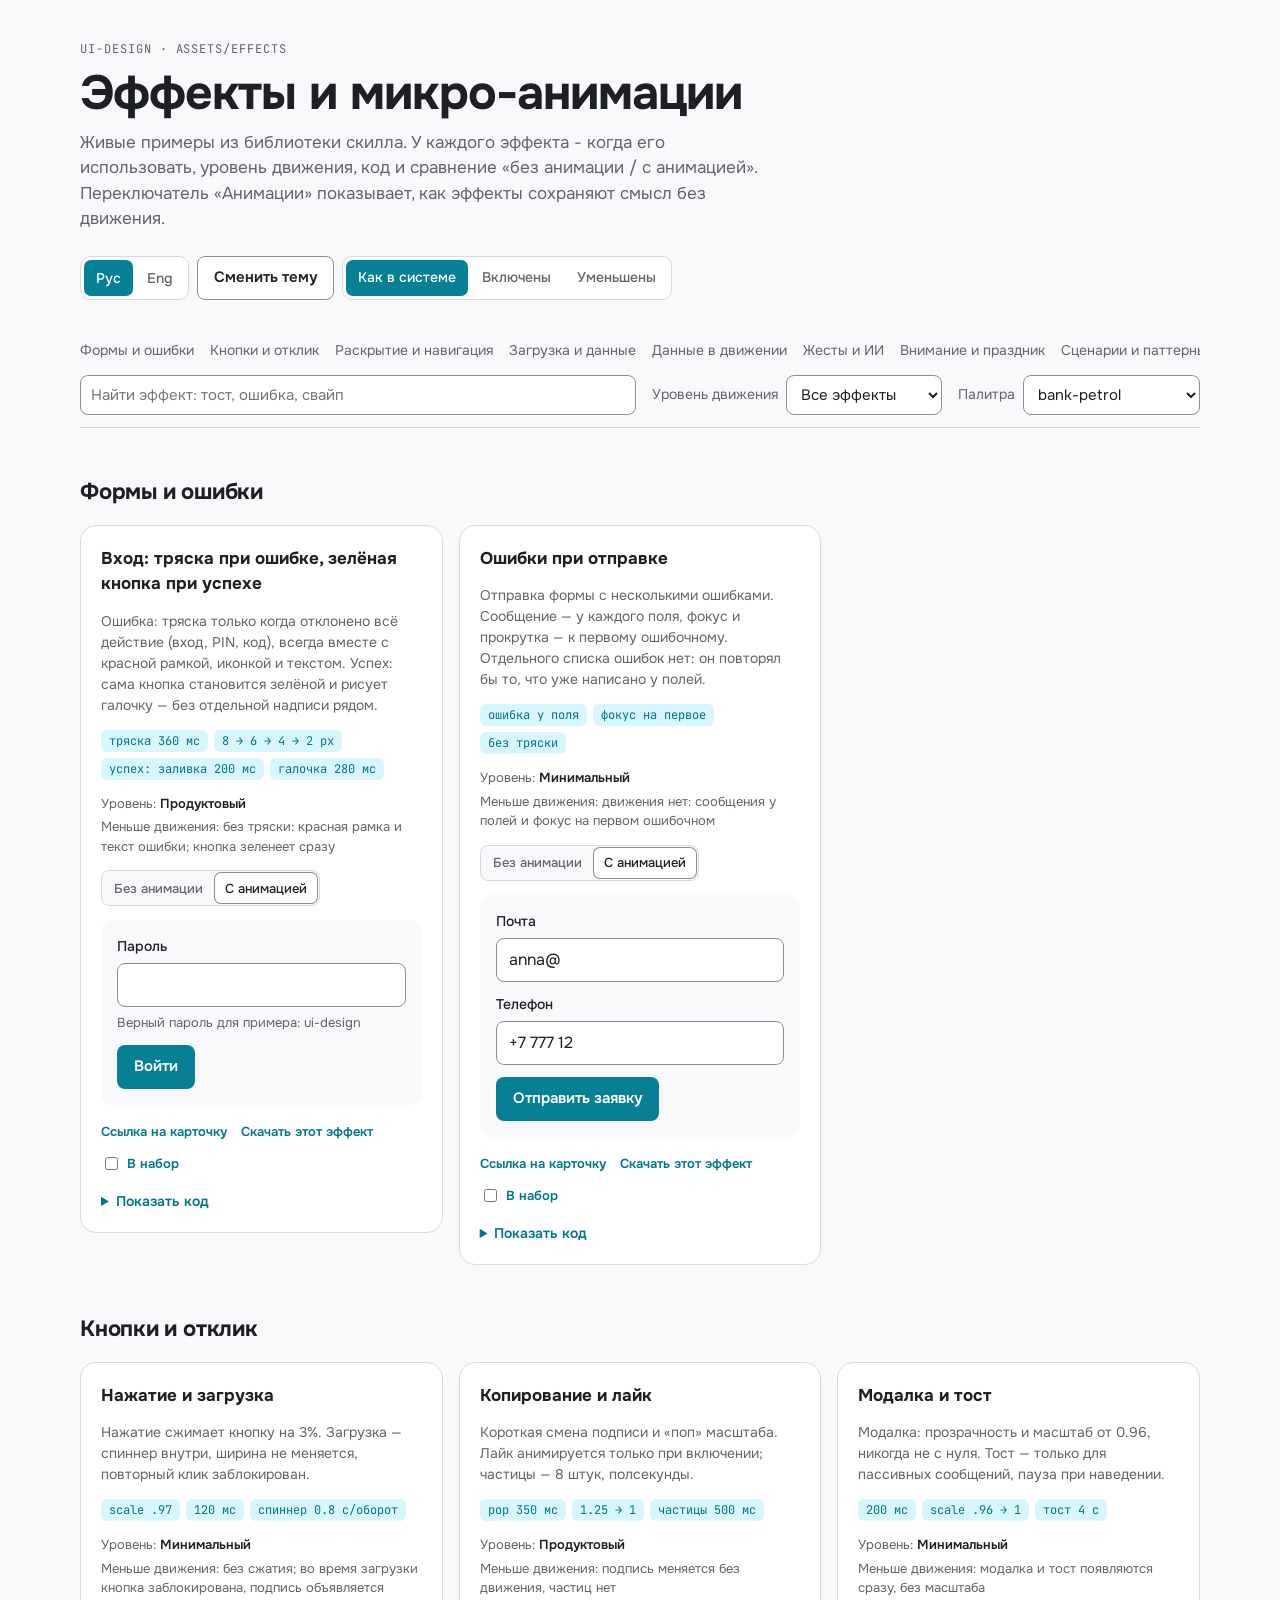
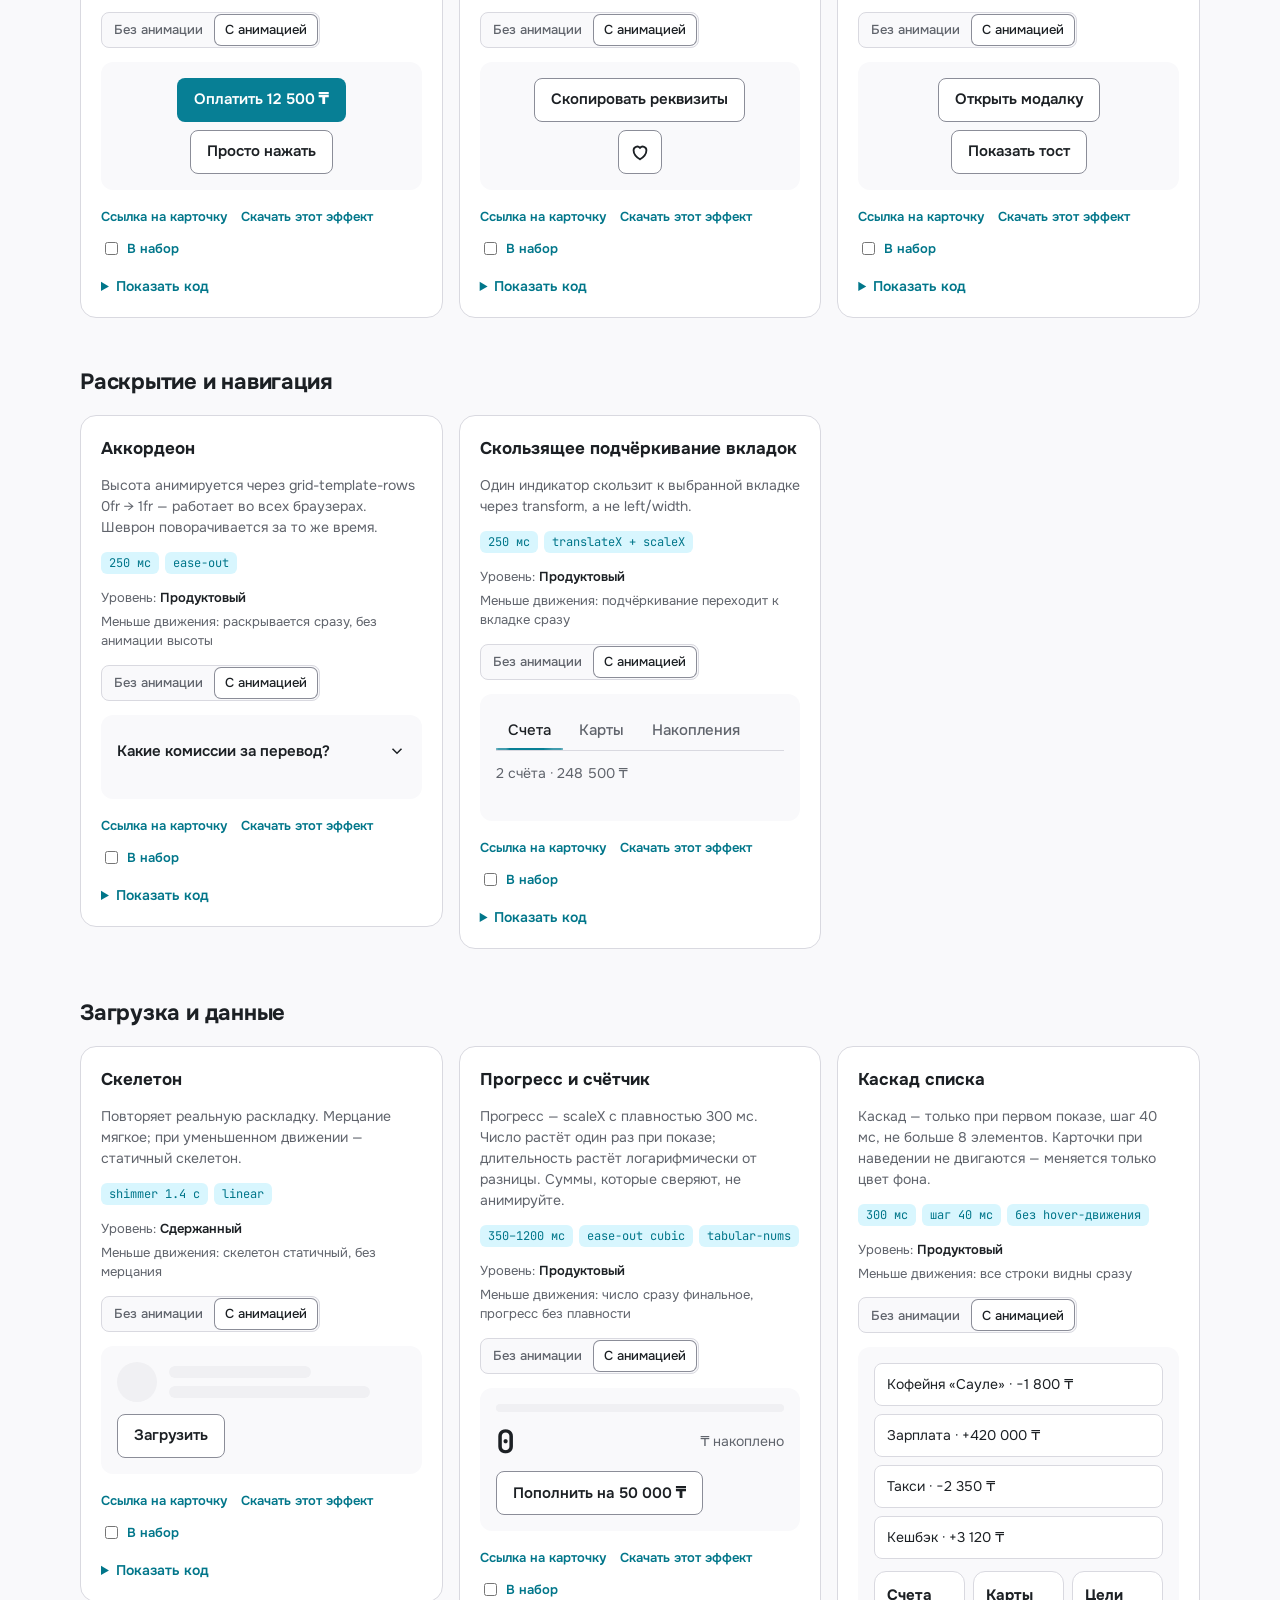
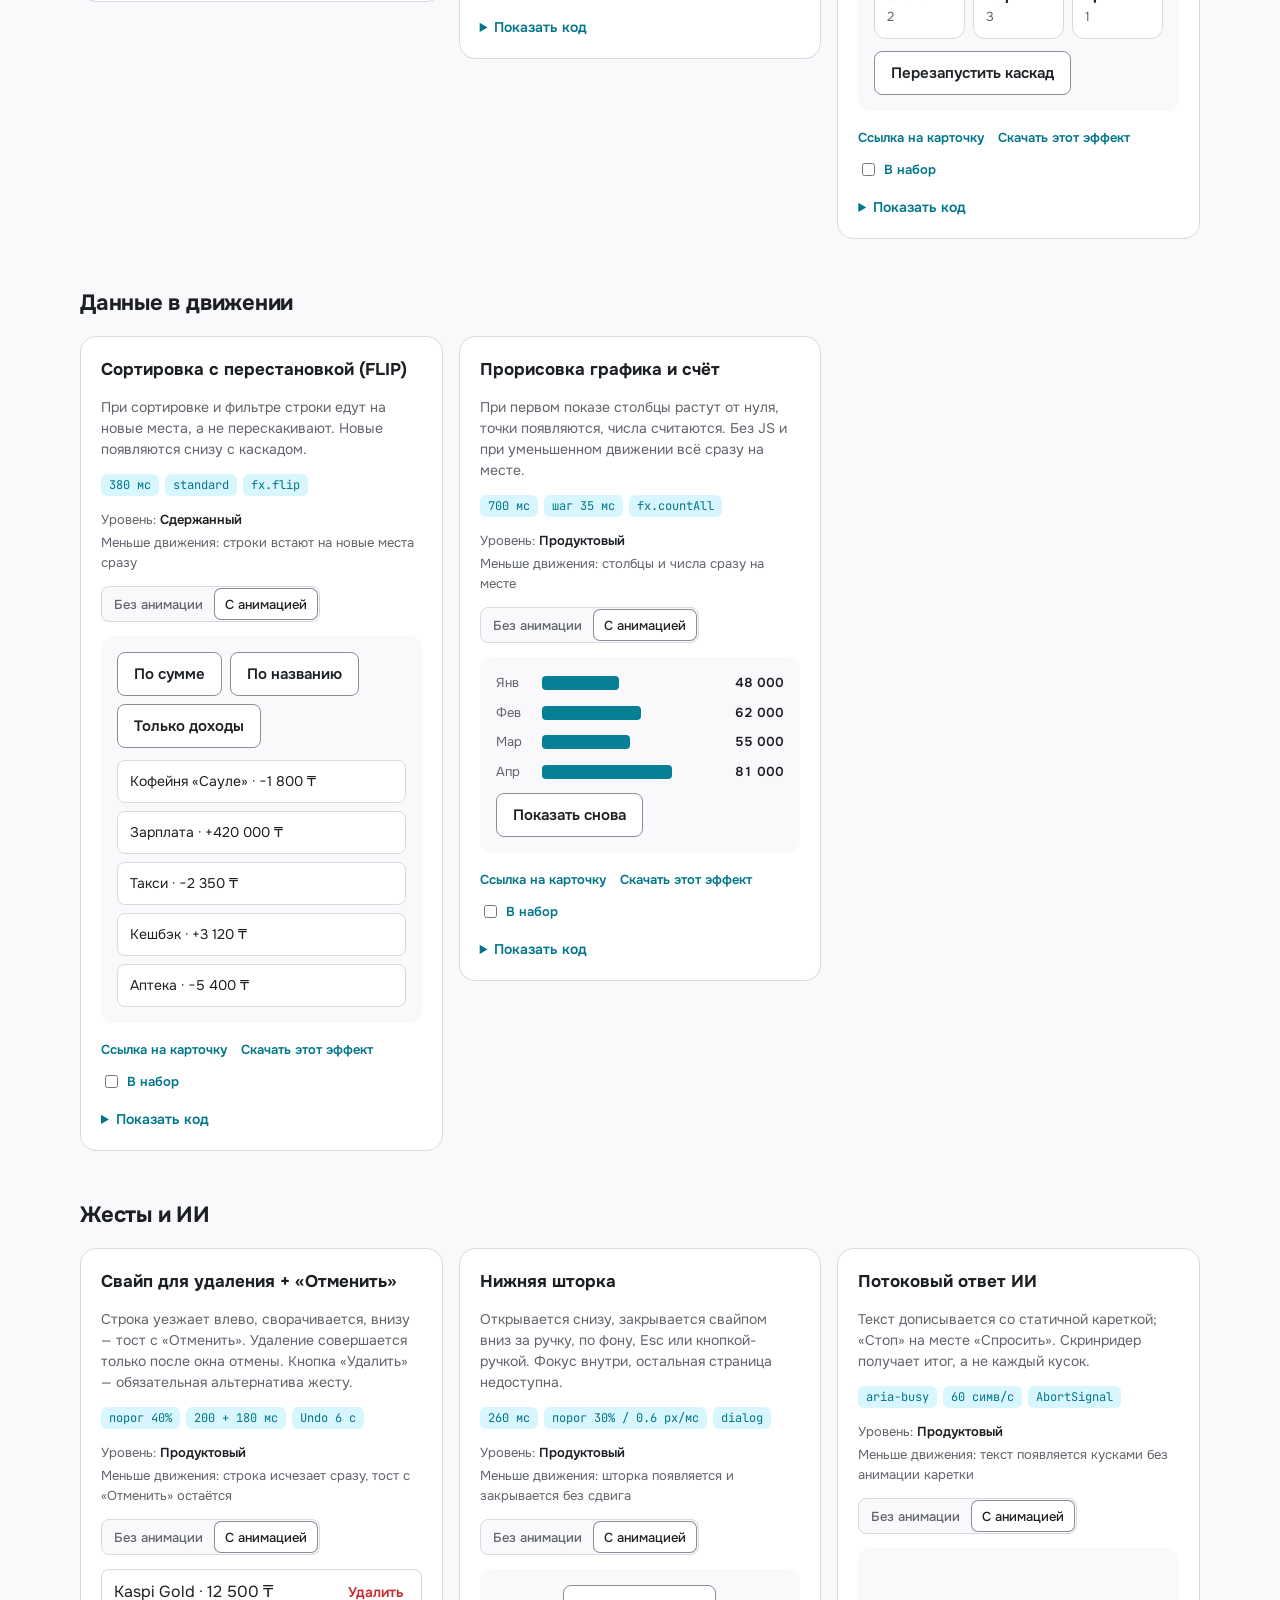
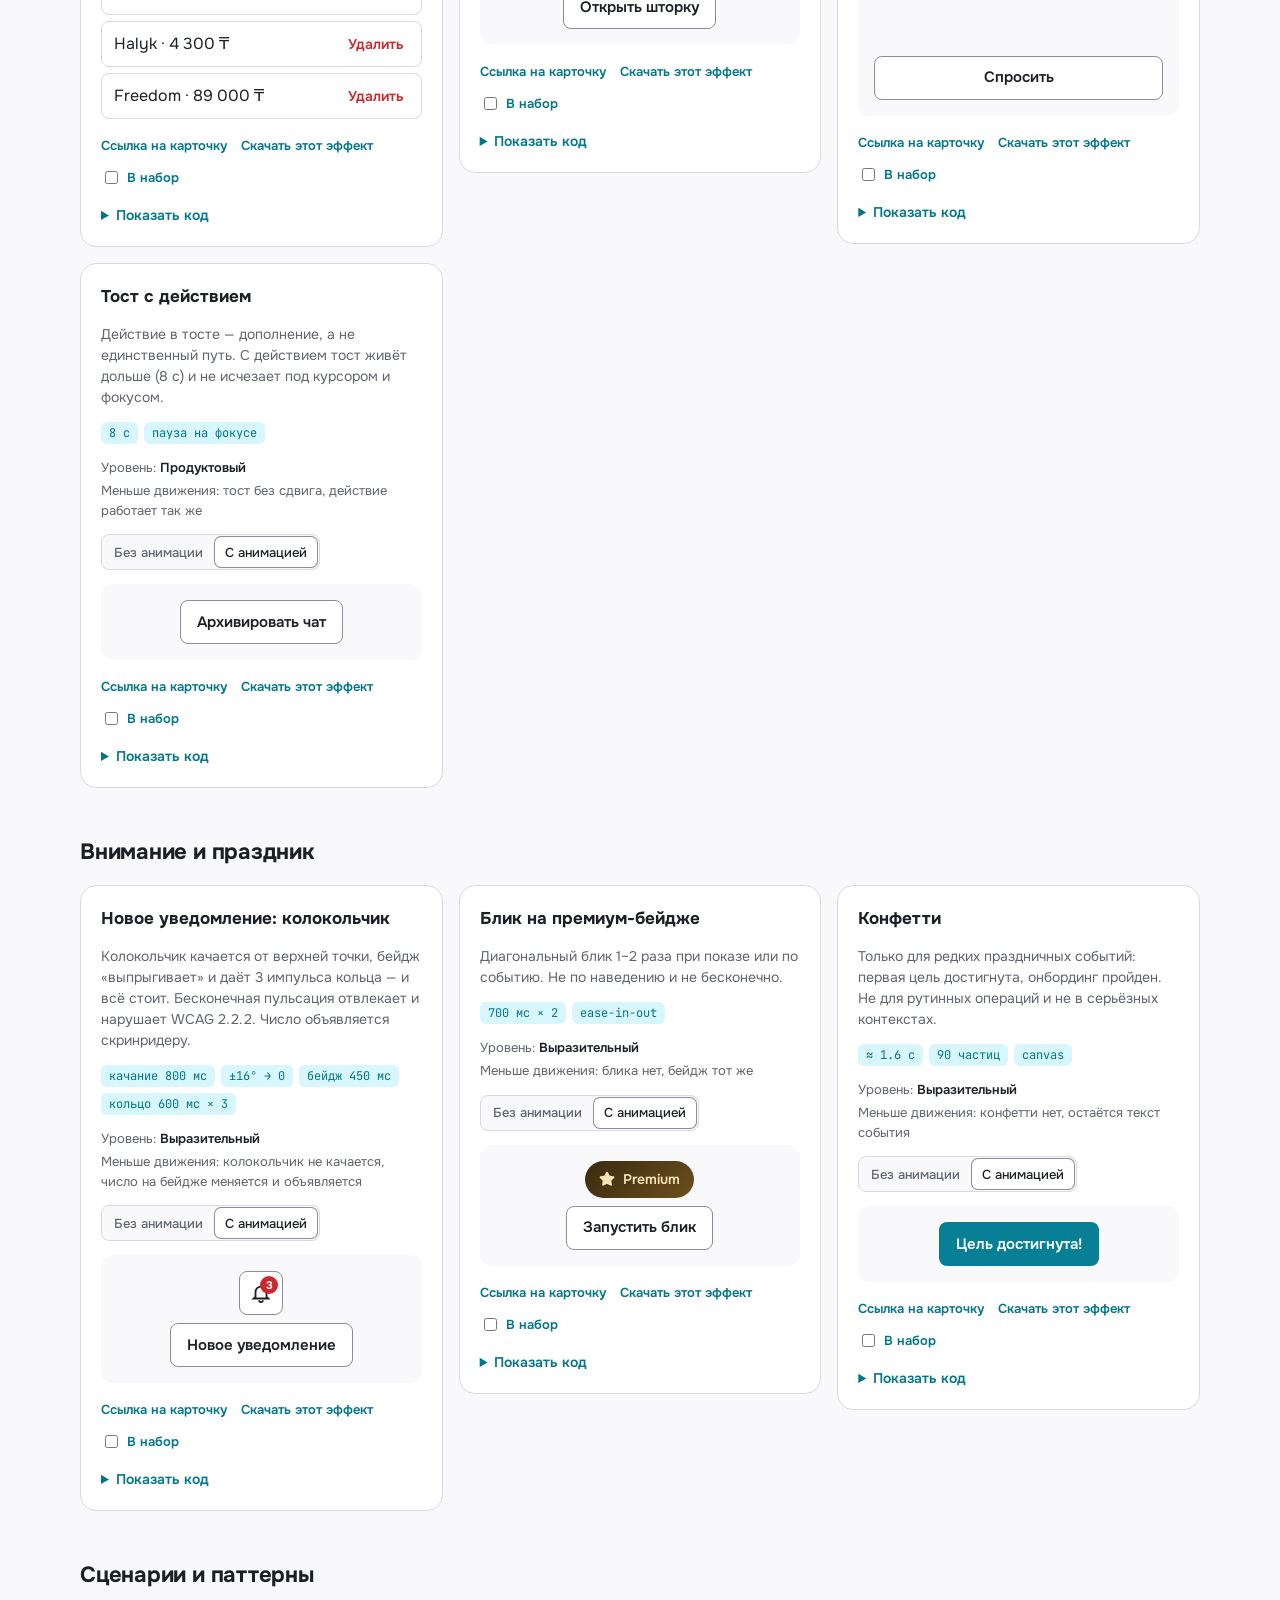
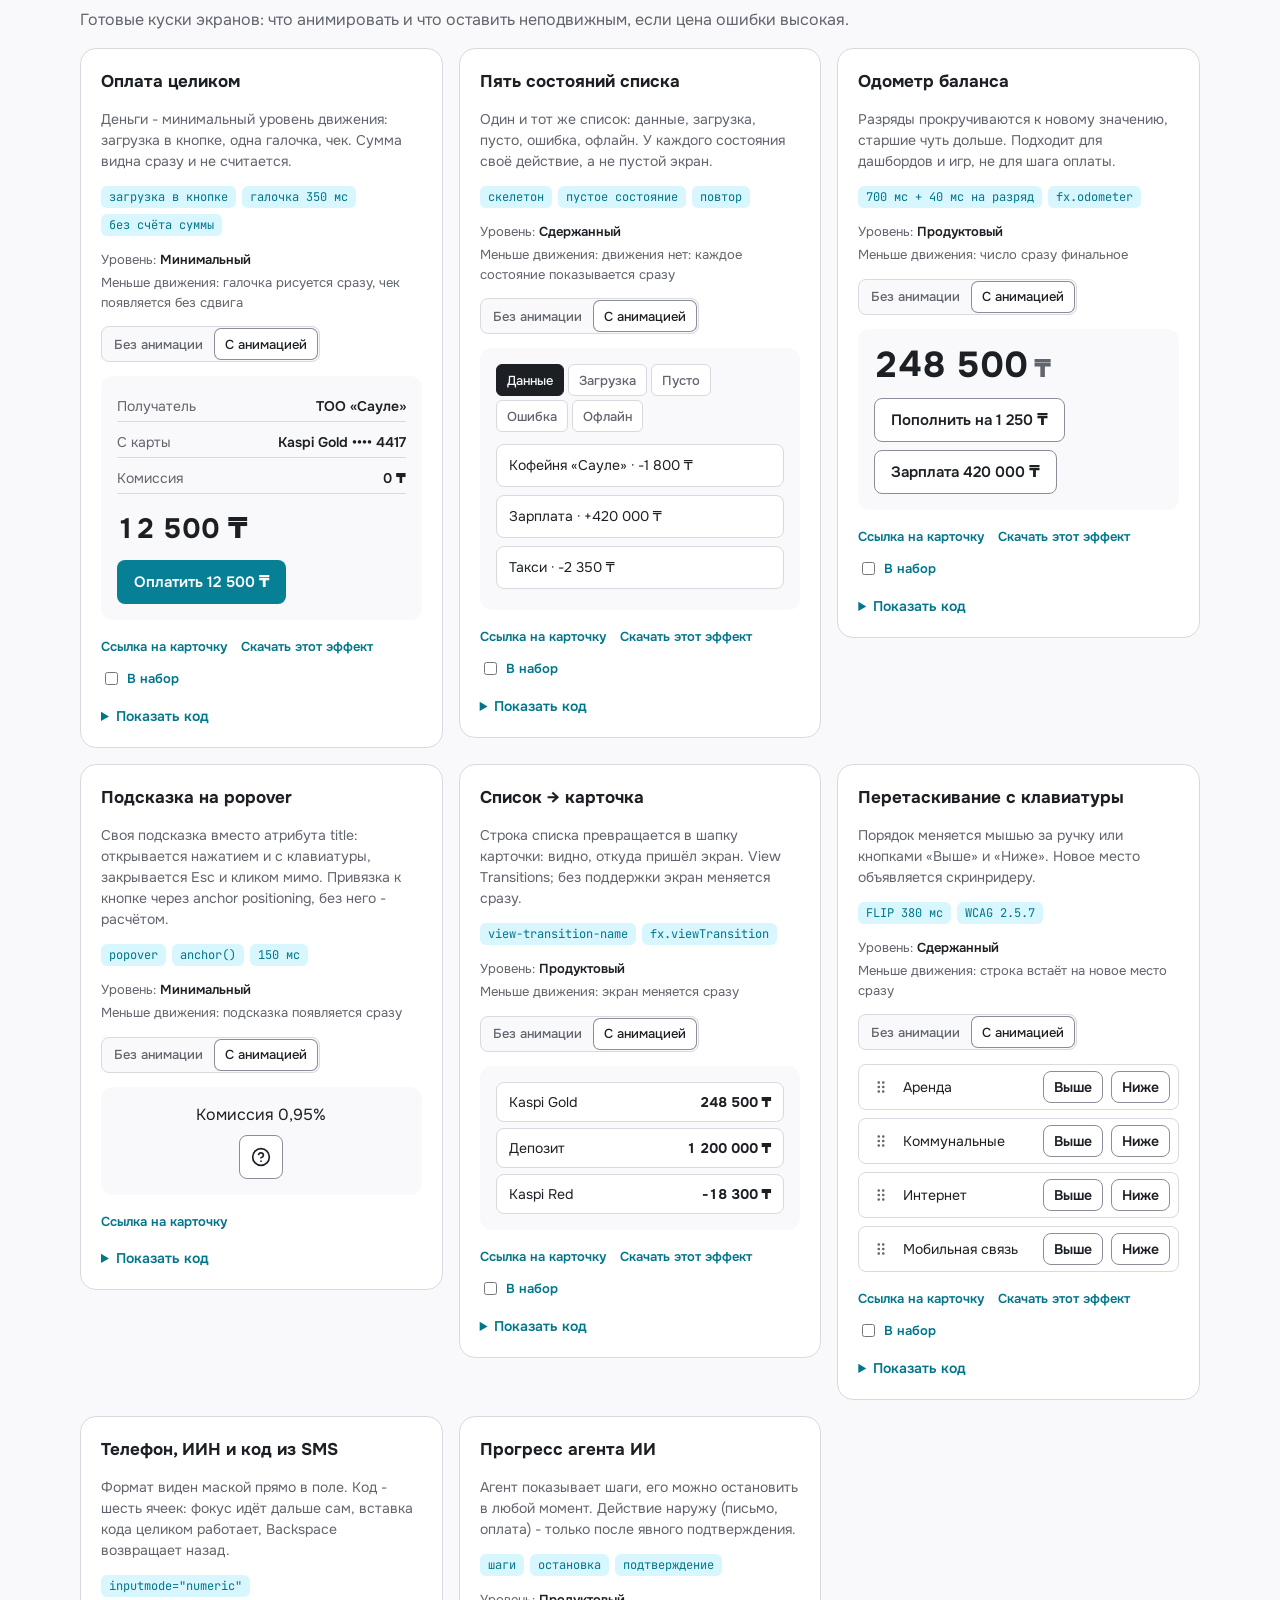
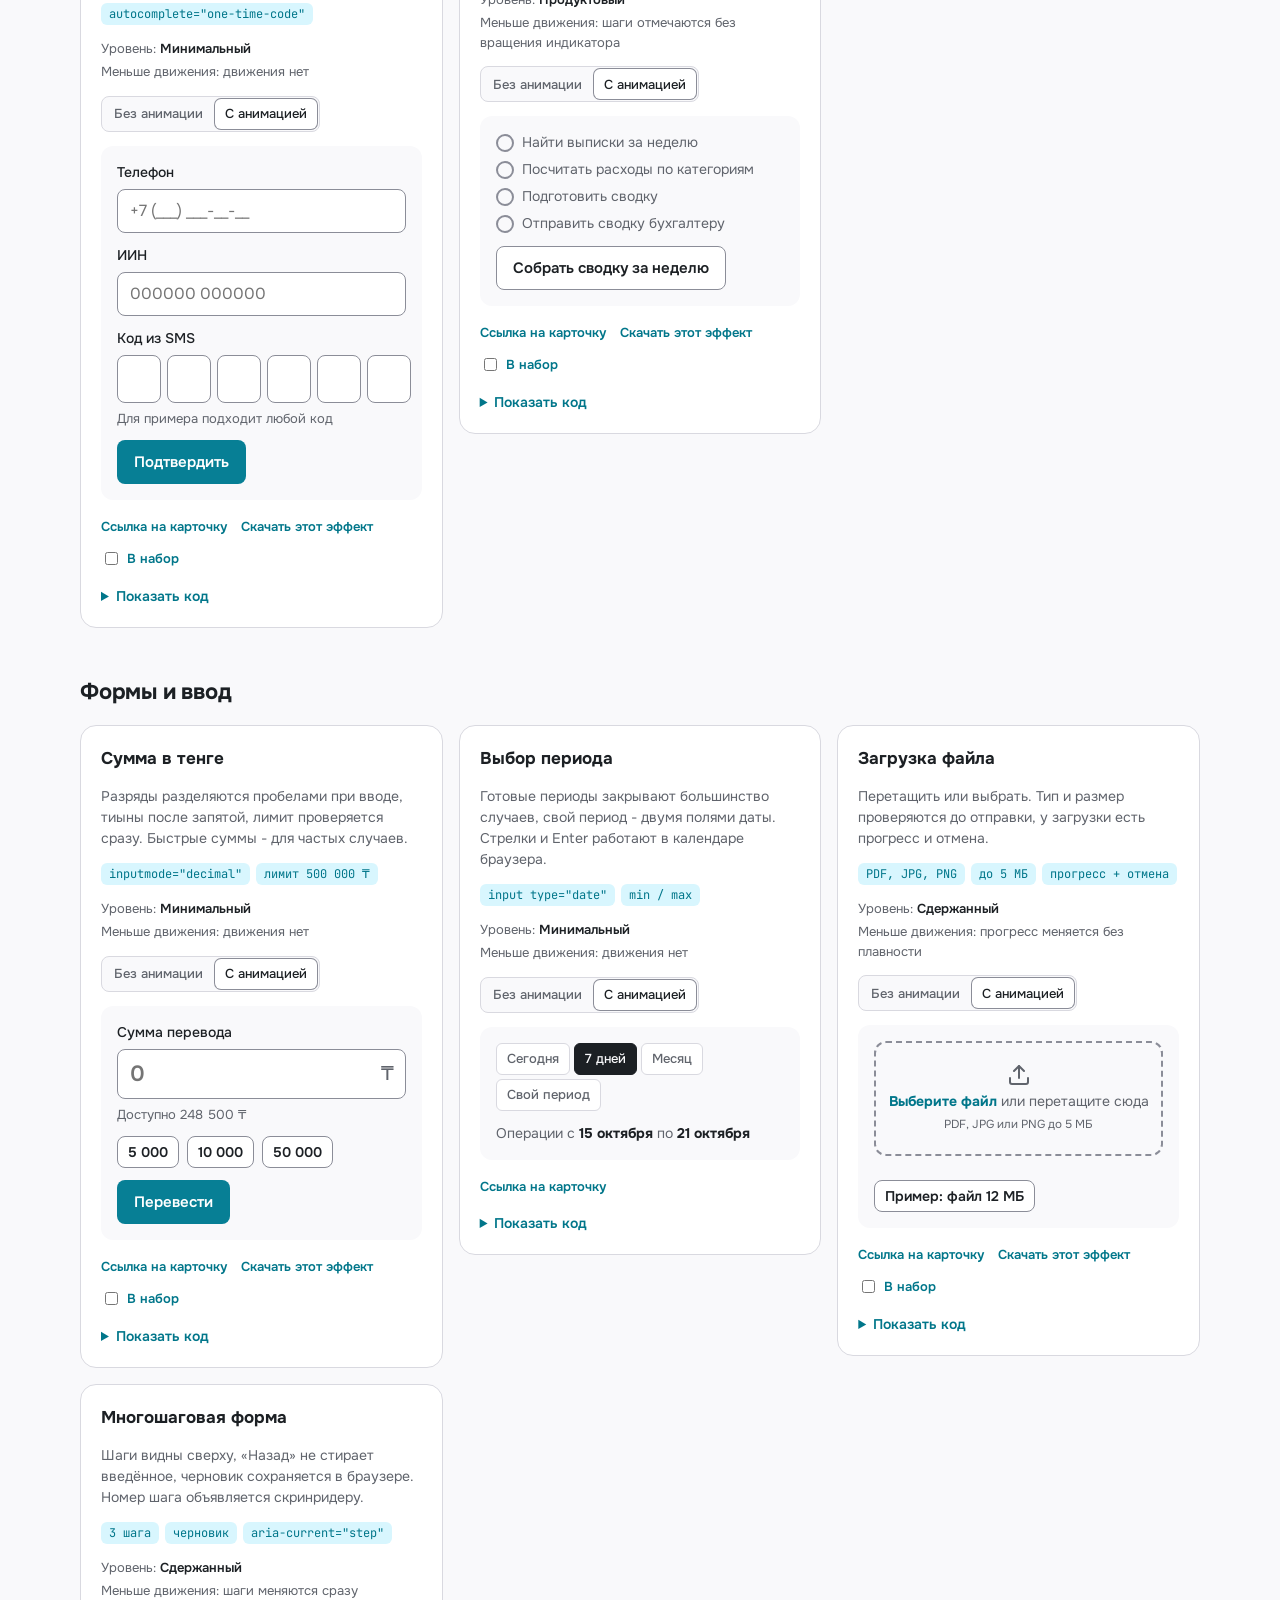
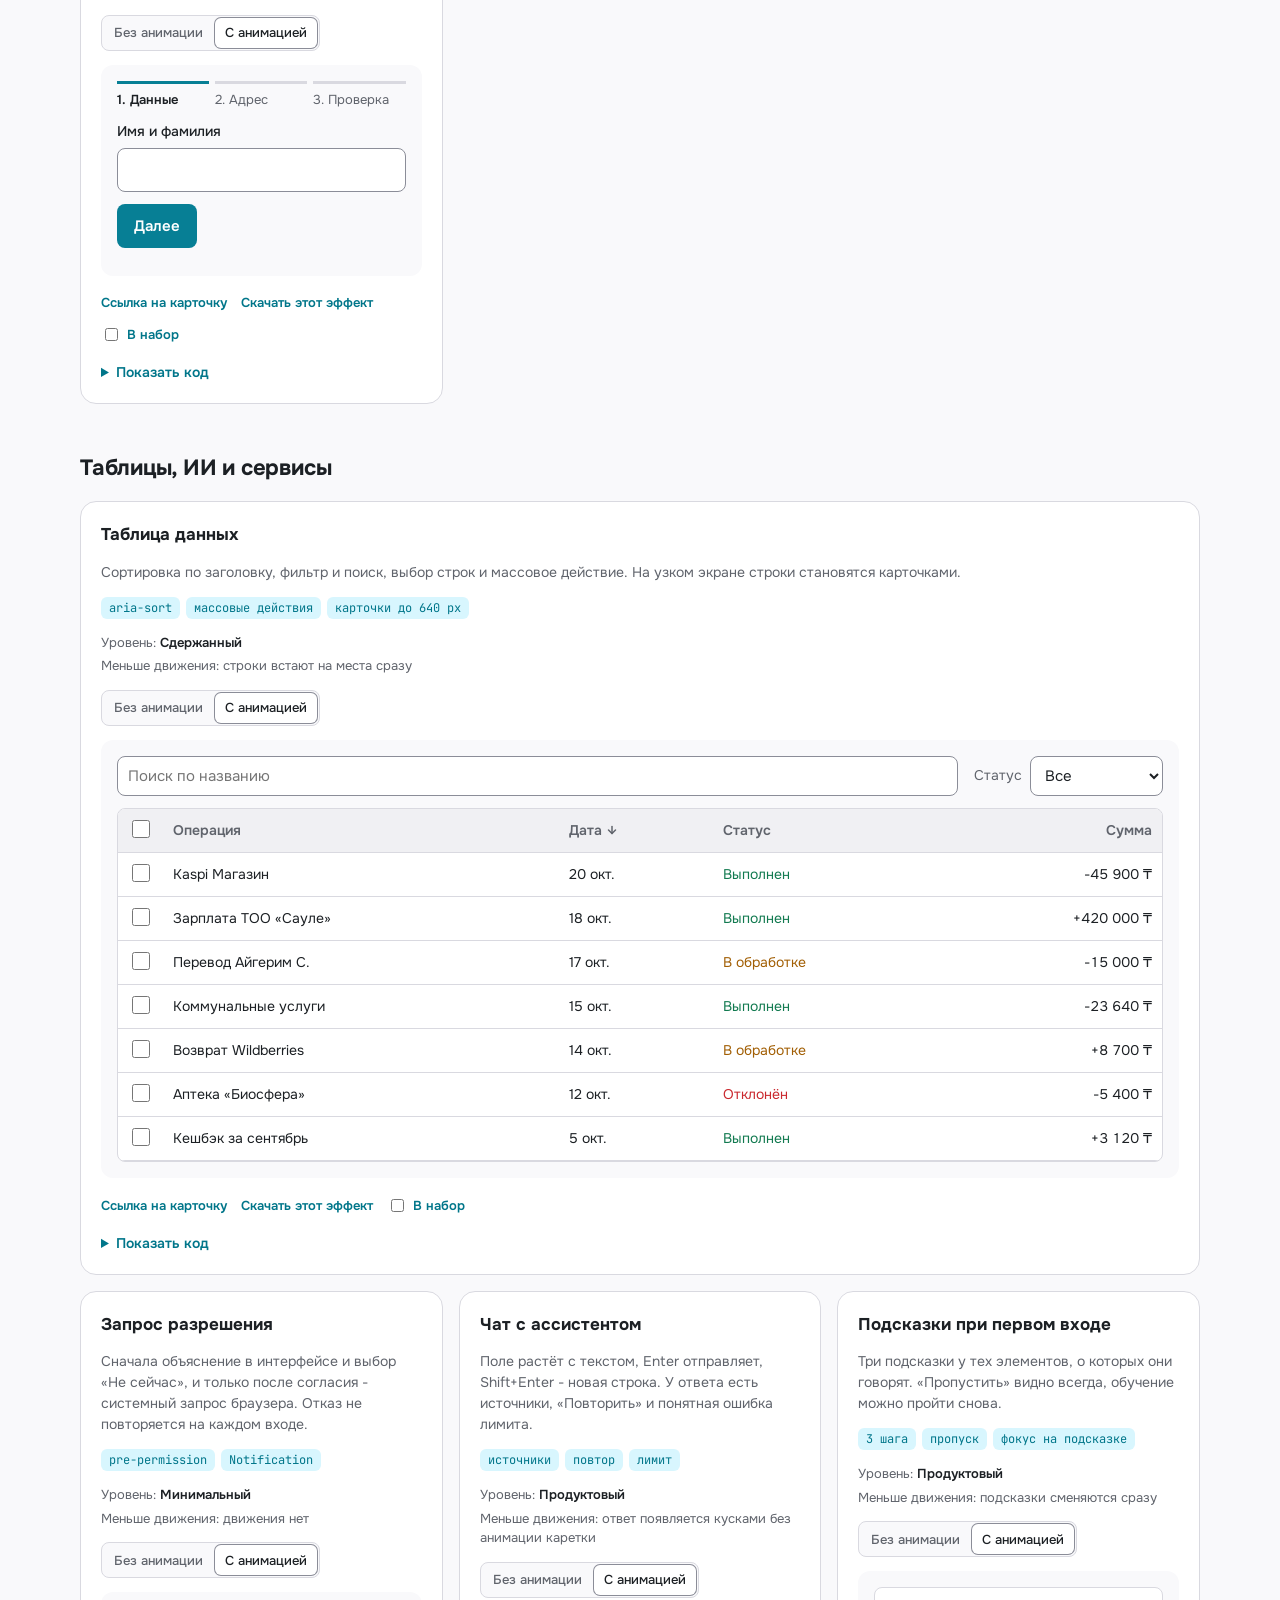
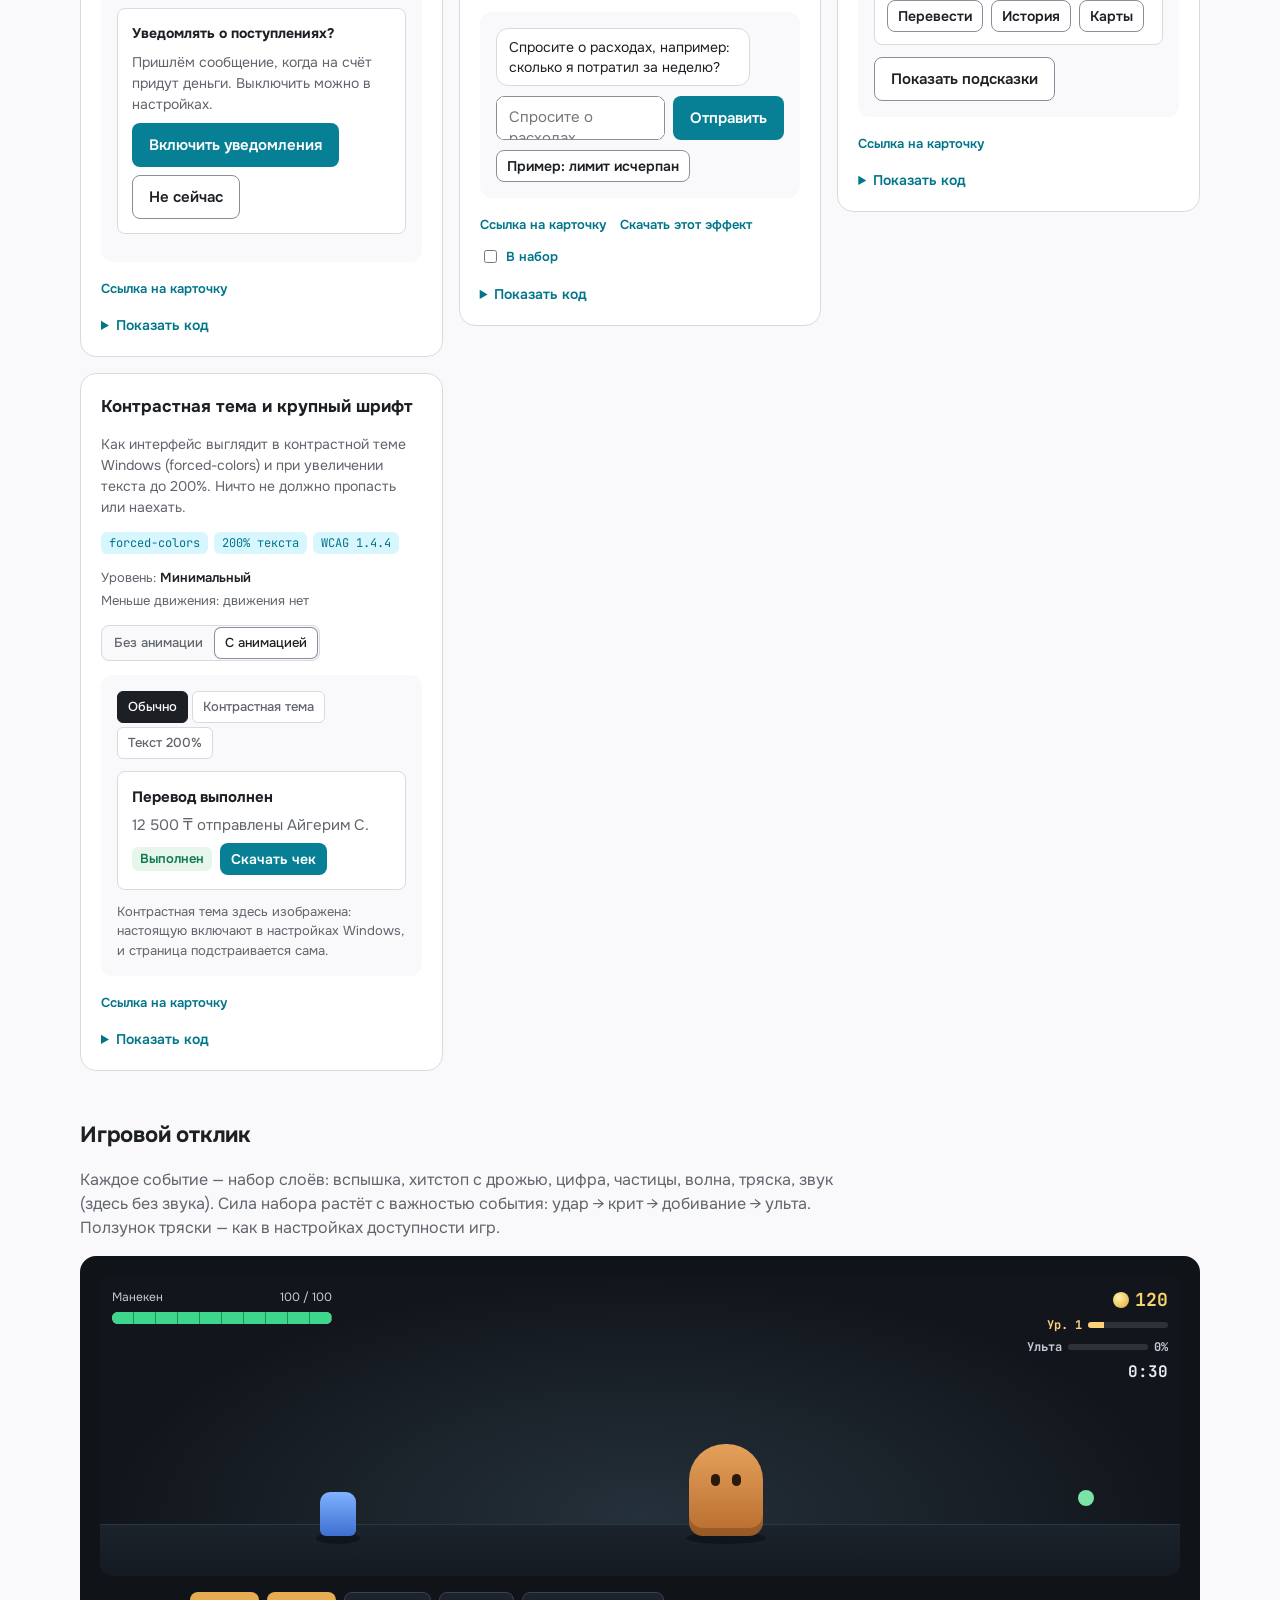
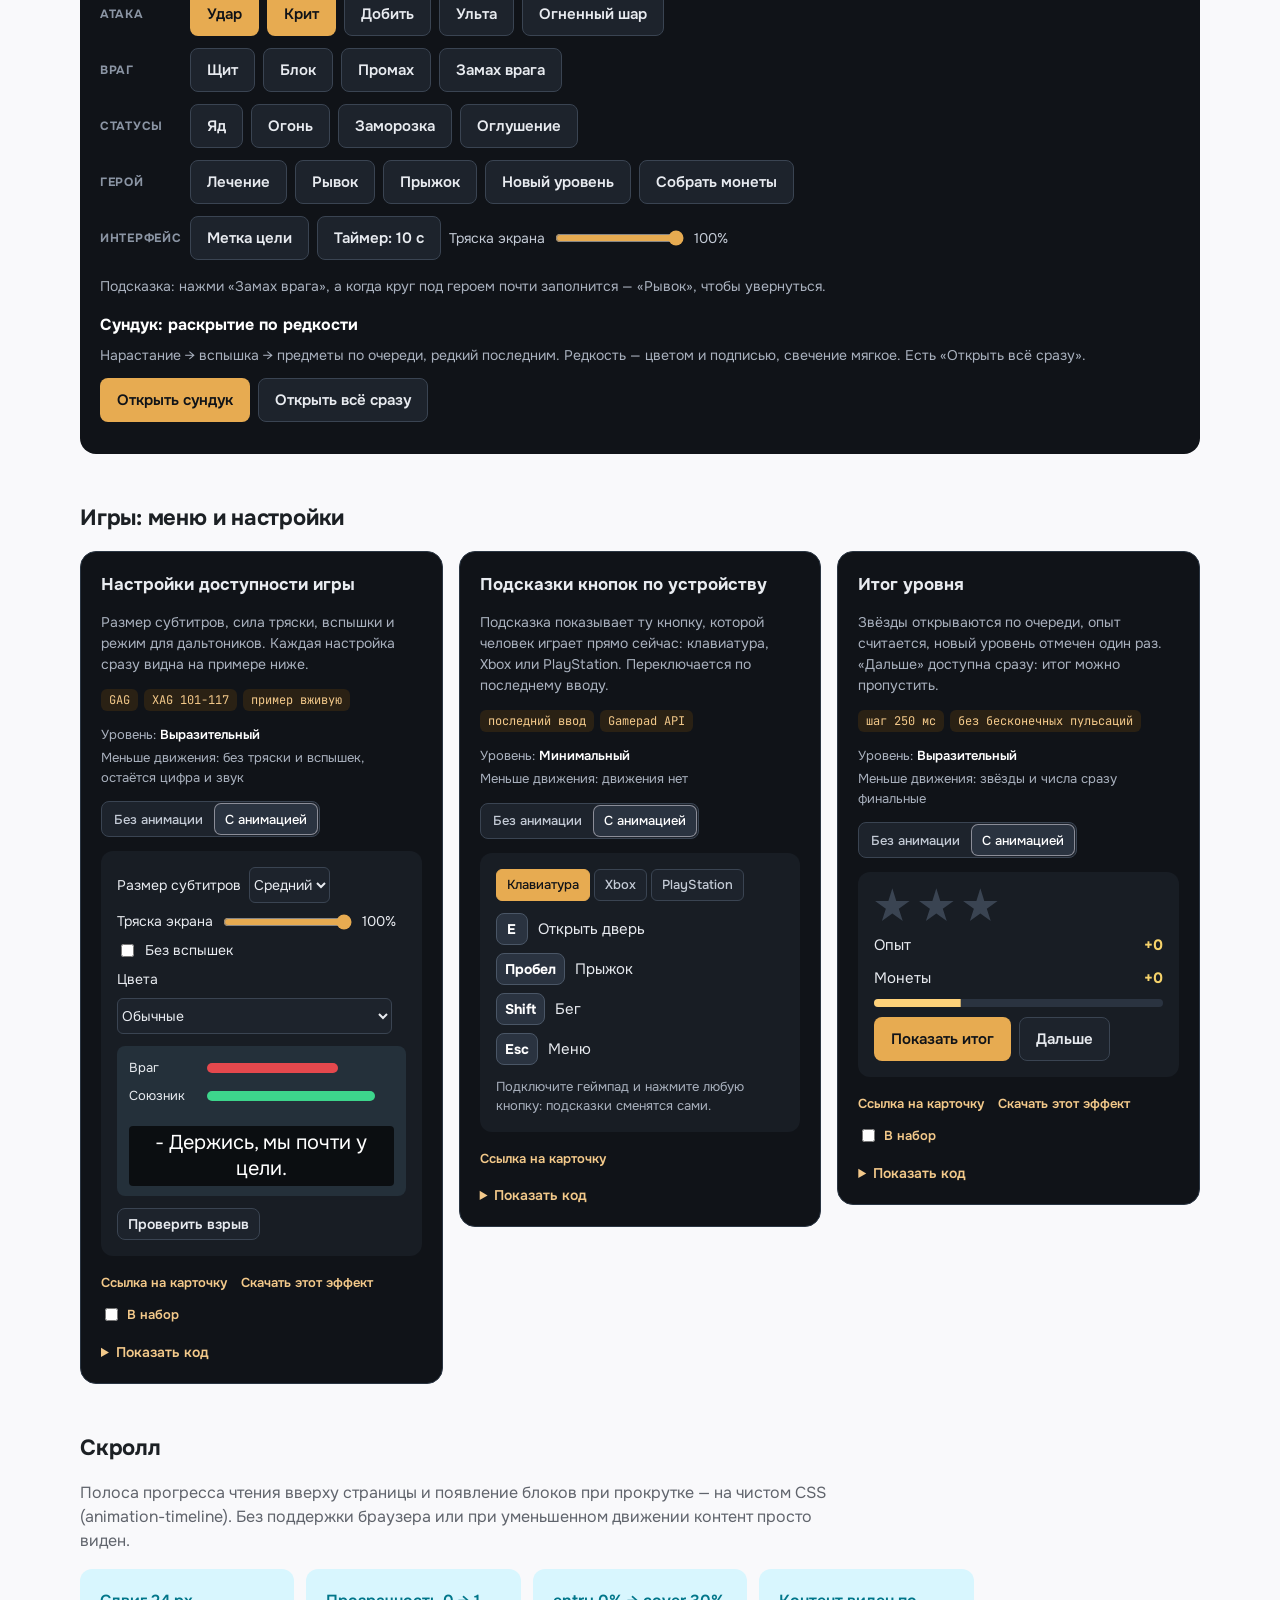
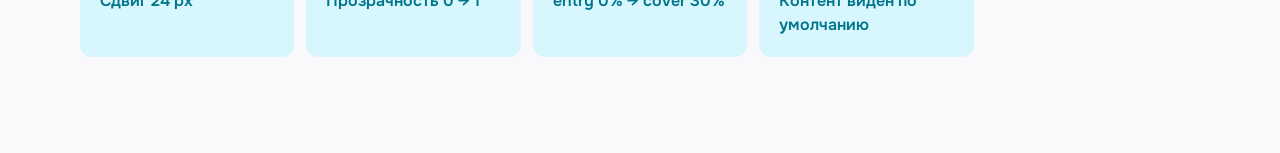
==== commit 9c083ae8: "Demo: readable compare toggle in game cards" ====
--- a/ui-design/assets/effects/demo.html
+++ b/ui-design/assets/effects/demo.html
@@ -478,6 +478,7 @@
 .game-card .btn-primary{ background: #e7ab51; color: #101318; }
 .game-card .cmp, .game-card .seg5 button{ background: #1d232c; border-color: #3a4452; color: #c4cbd6; }
 .game-card .seg5 button[aria-pressed="true"]{ background: #e7ab51; color: #101318; border-color: #e7ab51; }
+.game-card .cmp button{ color: #c4cbd6; }
 .game-card .cmp button[aria-pressed="true"]{ background: #2a3340; color: #fff; }
 .game-card details.code summary{ color: #f3c98a; }
 .game-card details.code pre{ background: #181d24; color: #e8ebf0; }
